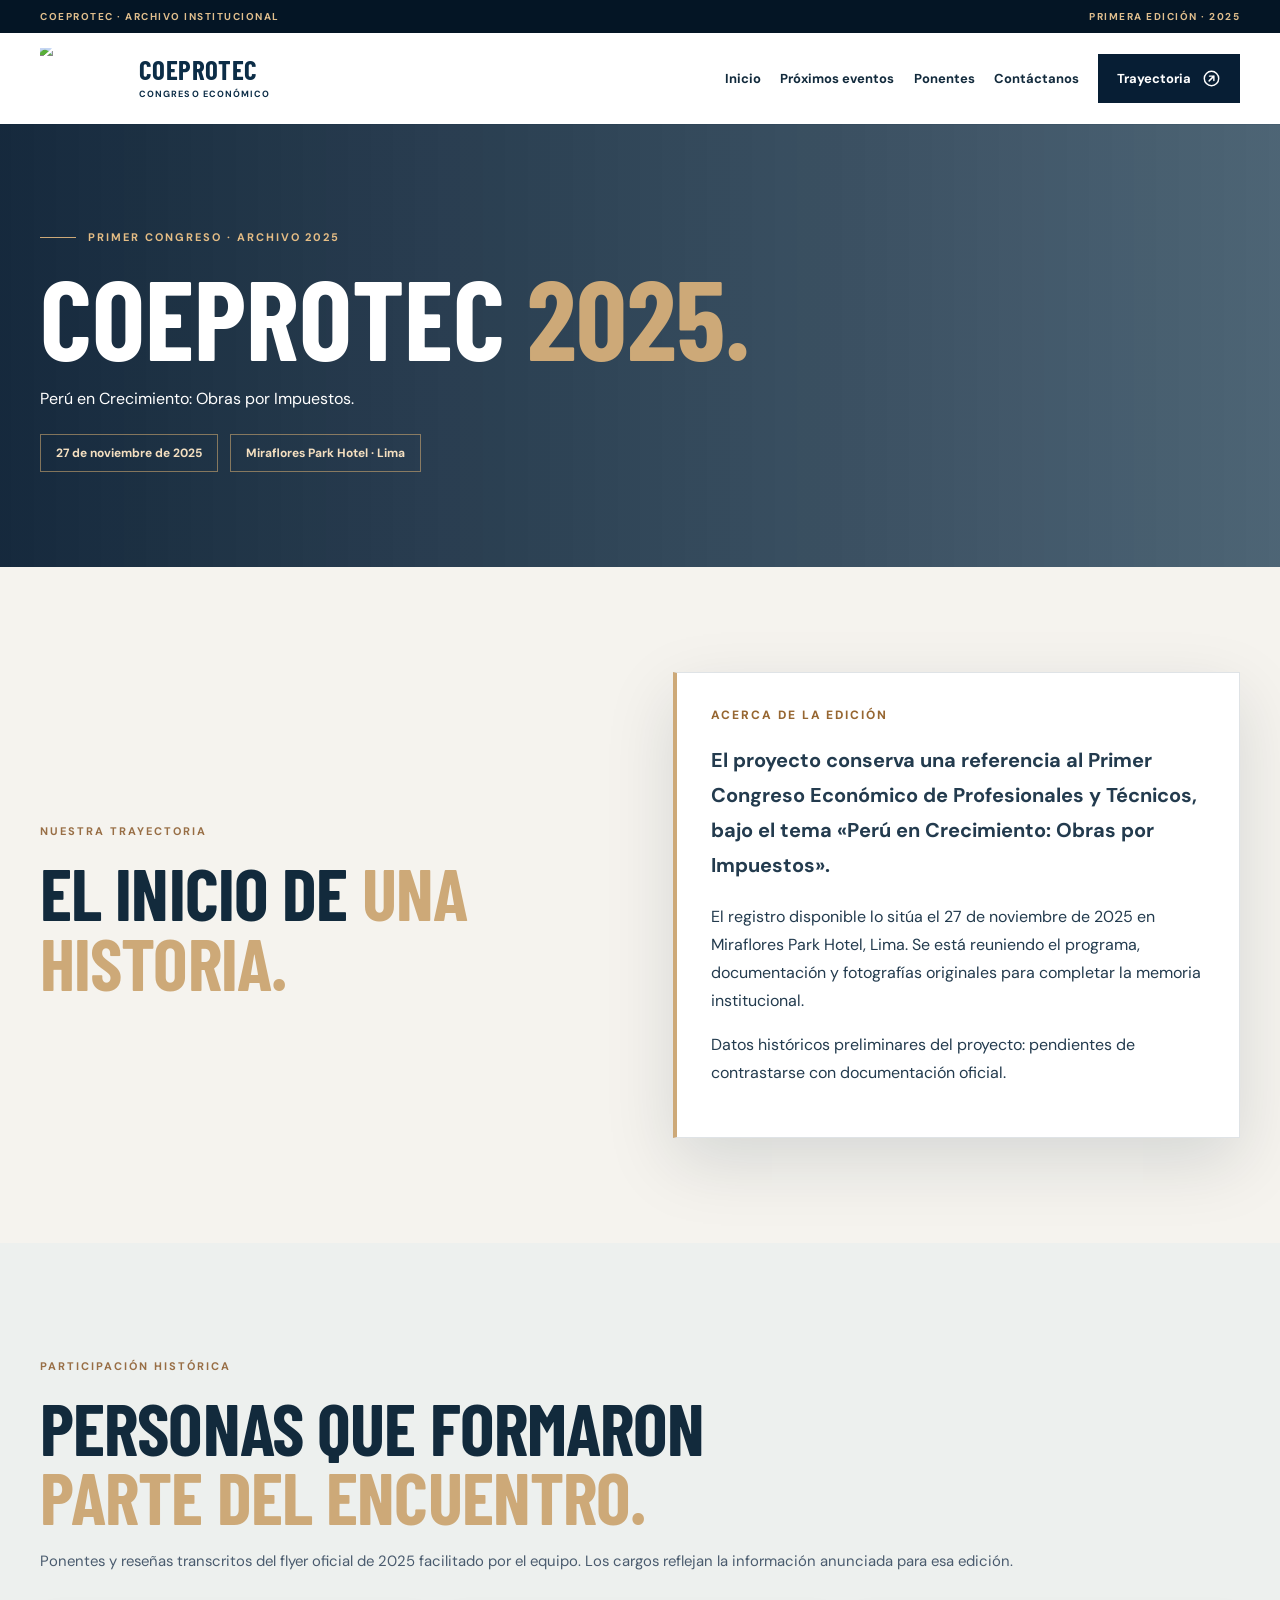
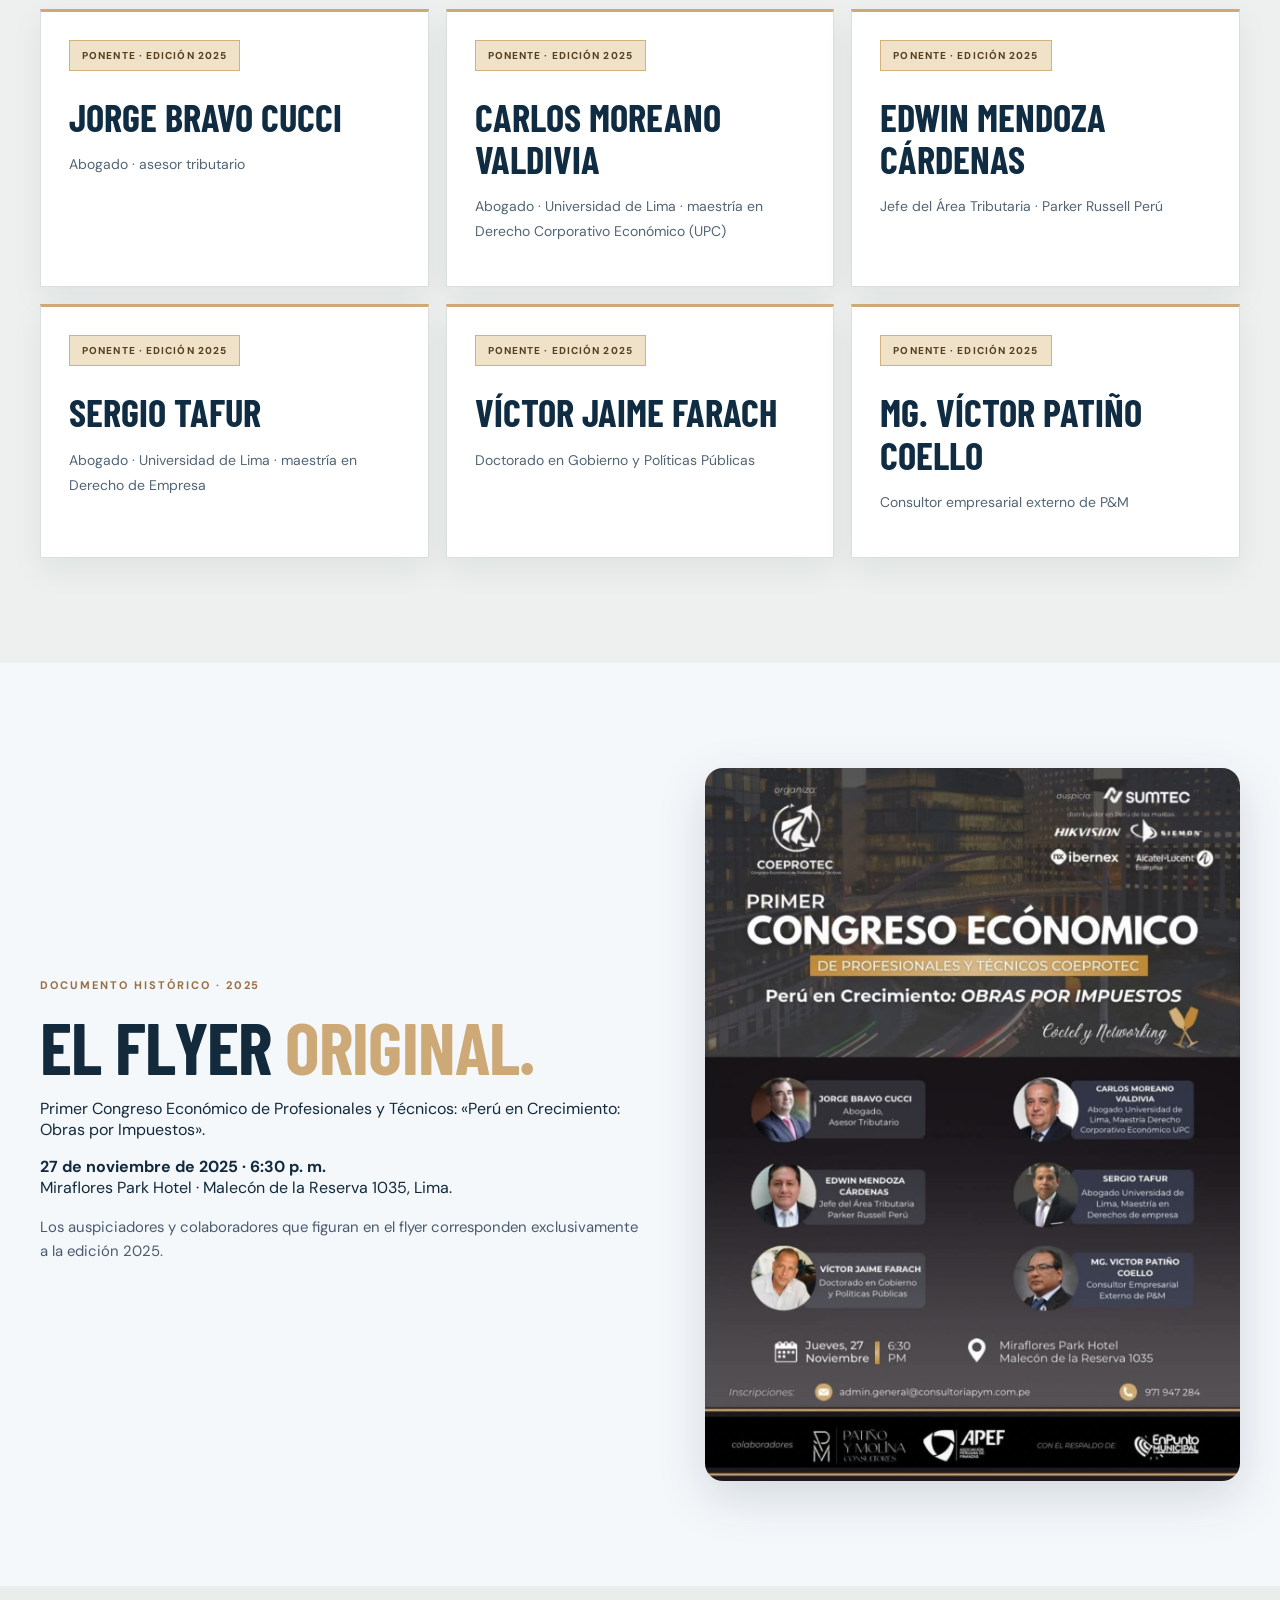
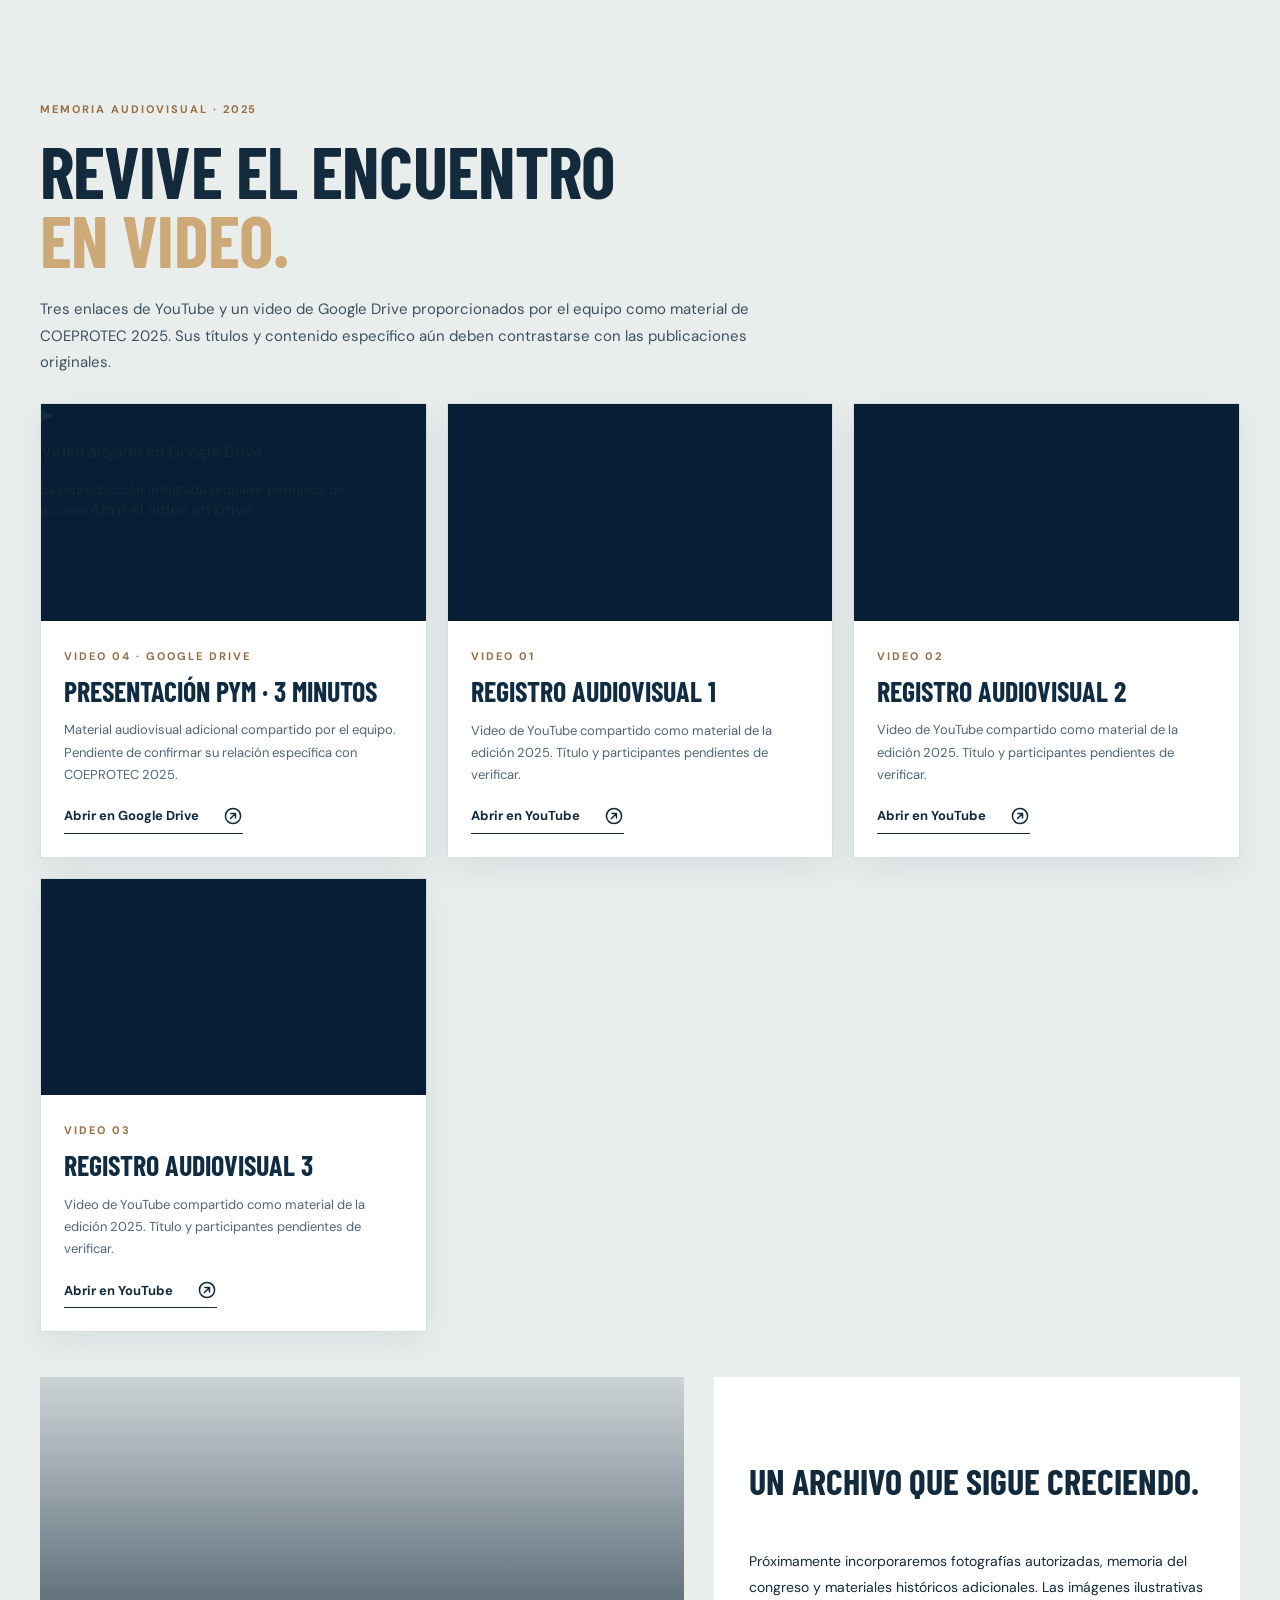
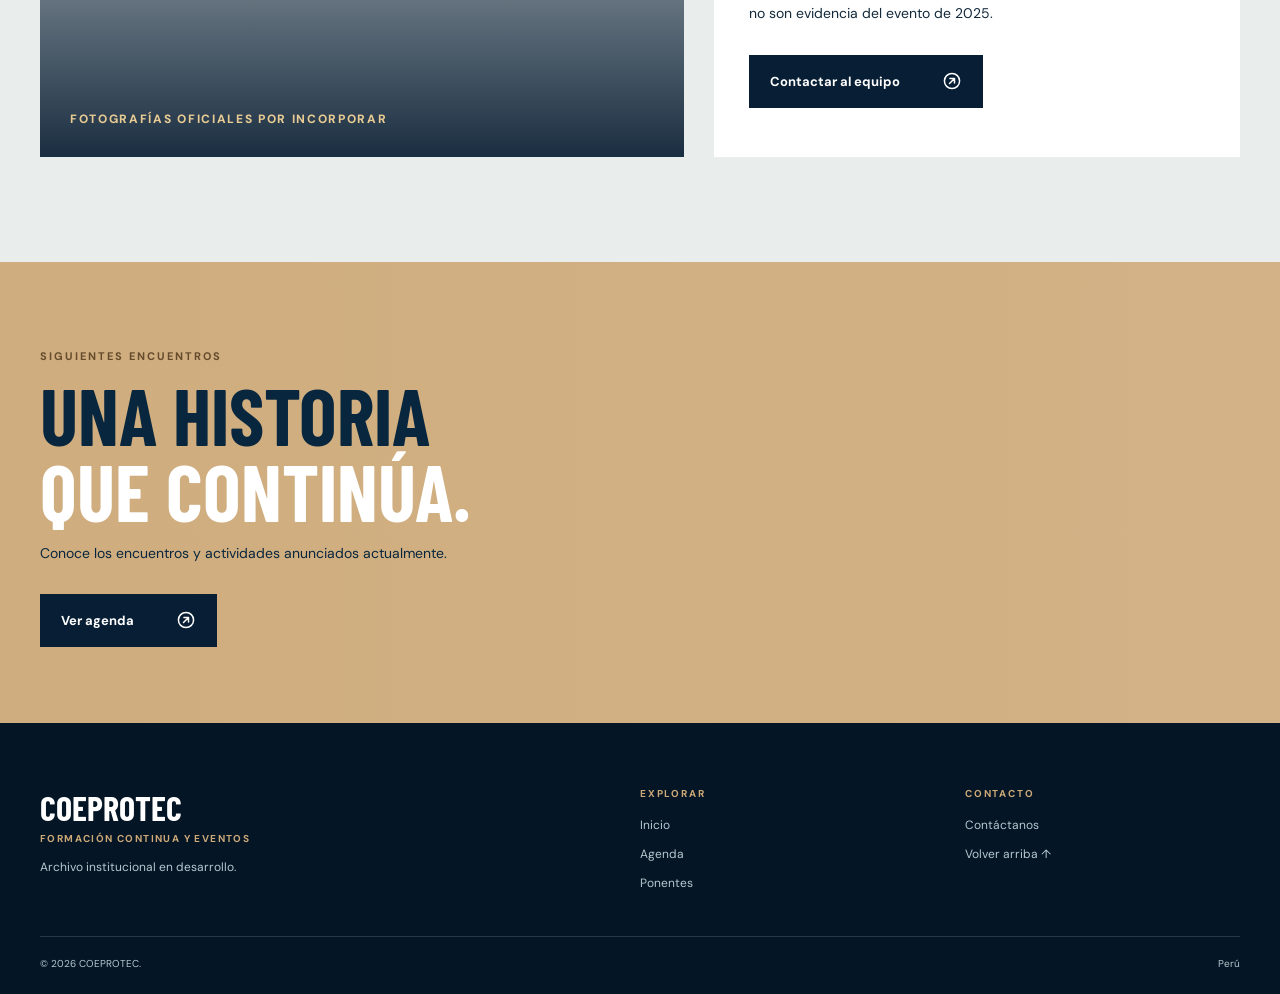
==== coeprotec-2025.html @ 698d37d2 "fix(archive): evitar iframe Drive bloqueado y mostrar enlace accesible" ====
<!doctype html><html lang="es"><head><meta charset="utf-8"><meta name="viewport" content="width=device-width,initial-scale=1"><meta name="robots" content="index,follow"><meta name="theme-color" content="#071e34"><title>COEPROTEC 2025 | Primera edición | COEPROTEC</title><meta name="description" content="Archivo histórico de la primera edición COEPROTEC 2025: Perú en Crecimiento, Obras por Impuestos."><link rel="preconnect" href="https://fonts.googleapis.com"><link rel="preconnect" href="https://fonts.gstatic.com" crossorigin><link href="https://fonts.googleapis.com/css2?family=Barlow+Condensed:wght@500;600;700;800&family=DM+Sans:wght@400;500;600;700&display=swap" rel="stylesheet"><link rel="stylesheet" href="css/event.css"><script src="js/event.js" defer></script><script src="js/redes-oficiales.js?v=20261027" defer></script><link rel="canonical" href="https://www.coeprotec.com/coeprotec-2025.html"><meta property="og:url" content="https://www.coeprotec.com/coeprotec-2025.html"></head><body>
<a class="skip-link" href="#contenido">Saltar al contenido</a><div class="announcement"><div class="container"><span>COEPROTEC · ARCHIVO INSTITUCIONAL</span><span>PRIMERA EDICIÓN · 2025</span></div></div>
<header class="site-header" id="inicio"><div class="container nav-shell"><a class="brand" href="index.html"><span class="brand-symbol" aria-hidden="true"><img src="img/coeprotec-logo-enhanced.png" alt="" width="150" height="67"></span><span>COEPROTEC<small>CONGRESO ECONÓMICO</small></span></a><button class="menu-button" id="menu-button" type="button" onclick="toggleMenu()" aria-expanded="false" aria-controls="main-nav" aria-label="Abrir menú"><span></span><span></span><span></span></button><nav class="main-nav" id="main-nav" aria-label="Navegación principal"><a href="index.html">Inicio</a><a href="inscripciones.html">Próximos eventos</a><a href="ponentes.html">Ponentes</a><a href="contacto.html">Contáctanos</a><a class="nav-cta" href="inscripciones.html#trayectoria">Trayectoria <svg class="link-icon" viewBox="0 0 24 24" width="20" height="20" fill="none" stroke="currentColor" stroke-width="1.8" stroke-linecap="round" stroke-linejoin="round" aria-hidden="true" focusable="false"><circle cx="12" cy="12" r="9.1"/><path d="M9 15 15 9M9.5 9H15v5.5"/></svg></a></nav></div></header>
<main id="contenido"><section class="speakers-hero historic-hero"><div class="container"><p class="eyebrow"><span class="eyebrow-line"></span> PRIMER CONGRESO · ARCHIVO 2025</p><h1>COEPROTEC <em>2025.</em></h1><p>Perú en Crecimiento: Obras por Impuestos.</p><div class="historic-facts"><span>27 de noviembre de 2025</span><span>Miraflores Park Hotel · Lima</span></div></div></section>
<section class="section"><div class="container historic-intro"><div><p class="section-index">NUESTRA TRAYECTORIA</p><h2 class="section-title">El inicio de <em>una historia.</em></h2></div><div class="reading-card"><span class="reading-card-label">ACERCA DE LA EDICIÓN</span><p class="reading-lead">El proyecto conserva una referencia al Primer Congreso Económico de Profesionales y Técnicos, bajo el tema «Perú en Crecimiento: Obras por Impuestos».</p><p>El registro disponible lo sitúa el 27 de noviembre de 2025 en Miraflores Park Hotel, Lima. Se está reuniendo el programa, documentación y fotografías originales para completar la memoria institucional.</p><p class="heritage-note">Datos históricos preliminares del proyecto: pendientes de contrastarse con documentación oficial.</p></div></div></section>
<section class="section services-section"><div class="container"><p class="section-index">PARTICIPACIÓN HISTÓRICA</p><h2 class="section-title">Personas que formaron<br><em>parte del encuentro.</em></h2><p class="archive-source-note">Ponentes y reseñas transcritos del flyer oficial de 2025 facilitado por el equipo. Los cargos reflejan la información anunciada para esa edición.</p><div class="historic-speakers"><article class="historic-speaker"><span class="event-type">PONENTE · EDICIÓN 2025</span><h3>Jorge Bravo Cucci</h3><p>Abogado · asesor tributario</p></article><article class="historic-speaker"><span class="event-type">PONENTE · EDICIÓN 2025</span><h3>Carlos Moreano Valdivia</h3><p>Abogado · Universidad de Lima · maestría en Derecho Corporativo Económico (UPC)</p></article><article class="historic-speaker"><span class="event-type">PONENTE · EDICIÓN 2025</span><h3>Edwin Mendoza Cárdenas</h3><p>Jefe del Área Tributaria · Parker Russell Perú</p></article><article class="historic-speaker"><span class="event-type">PONENTE · EDICIÓN 2025</span><h3>Sergio Tafur</h3><p>Abogado · Universidad de Lima · maestría en Derecho de Empresa</p></article><article class="historic-speaker"><span class="event-type">PONENTE · EDICIÓN 2025</span><h3>Víctor Jaime Farach</h3><p>Doctorado en Gobierno y Políticas Públicas</p></article><article class="historic-speaker"><span class="event-type">PONENTE · EDICIÓN 2025</span><h3>Mg. Víctor Patiño Coello</h3><p>Consultor empresarial externo de P&M</p></article></div></div></section>
<section class="section archive-flyer" aria-labelledby="archivo-flyer-title"><div class="container archive-flyer-layout"><div><p class="section-index">DOCUMENTO HISTÓRICO · 2025</p><h2 class="section-title" id="archivo-flyer-title">El flyer <em>original.</em></h2><p>Primer Congreso Económico de Profesionales y Técnicos: «Perú en Crecimiento: Obras por Impuestos».</p><p><strong>27 de noviembre de 2025 · 6:30 p. m.</strong><br>Miraflores Park Hotel · Malecón de la Reserva 1035, Lima.</p><p class="archive-source-note">Los auspiciadores y colaboradores que figuran en el flyer corresponden exclusivamente a la edición 2025.</p></div><a href="img/eventos/coeprotec-flyer-2025.jpg" target="_blank" rel="noopener noreferrer" aria-label="Abrir flyer oficial del Congreso 2025"><img src="img/eventos/coeprotec-flyer-2025.jpg" alt="Flyer oficial del Primer Congreso Económico COEPROTEC 2025, con temática Obras por Impuestos, seis ponentes, fecha y sede" loading="lazy" width="1080" height="1920"></a></div></section>
<section class="section historic-media" id="videos"><div class="container"><p class="section-index">MEMORIA AUDIOVISUAL · 2025</p><h2 class="section-title">Revive el encuentro<br><em>en video.</em></h2><p class="archive-video-intro">Tres enlaces de YouTube y un video de Google Drive proporcionados por el equipo como material de COEPROTEC 2025. Sus títulos y contenido específico aún deben contrastarse con las publicaciones originales.</p><div class="archive-video-grid"><article class="archive-video"><div class="archive-video-frame"><div class="archive-video-unavailable"><span aria-hidden="true">▶</span><p>Video alojado en Google Drive</p><small>La reproducción integrada requiere permisos de acceso.</small><a href="https://drive.google.com/file/d/1zNHoP3Q7P2MMRhAaS3YNkykcE7WrhYBE/view?usp=sharing" target="_blank" rel="noopener noreferrer">Abrir el video en Drive</a></div></div><div class="archive-video-content"><span class="section-index">VIDEO 04 · GOOGLE DRIVE</span><h3>Presentación PyM · 3 minutos</h3><p>Material audiovisual adicional compartido por el equipo. Pendiente de confirmar su relación específica con COEPROTEC 2025.</p><a href="https://drive.google.com/file/d/1zNHoP3Q7P2MMRhAaS3YNkykcE7WrhYBE/view?usp=sharing" target="_blank" rel="noopener noreferrer" class="text-link">Abrir en Google Drive <svg class="link-icon" viewBox="0 0 24 24" width="20" height="20" fill="none" stroke="currentColor" stroke-width="1.8" stroke-linecap="round" stroke-linejoin="round" aria-hidden="true" focusable="false"><circle cx="12" cy="12" r="9.1"/><path d="M9 15 15 9M9.5 9H15v5.5"/></svg></a></div></article><article class="archive-video"><div class="archive-video-frame"><iframe src="https://www.youtube-nocookie.com/embed/GSlIjaFkXwM" title="Video 1 del archivo audiovisual COEPROTEC 2025" loading="lazy" referrerpolicy="strict-origin-when-cross-origin" allow="accelerometer; autoplay; clipboard-write; encrypted-media; gyroscope; picture-in-picture; web-share" allowfullscreen></iframe></div><div class="archive-video-content"><span class="section-index">VIDEO 01</span><h3>Registro audiovisual 1</h3><p>Video de YouTube compartido como material de la edición 2025. Título y participantes pendientes de verificar.</p><a href="https://www.youtube.com/watch?v=GSlIjaFkXwM" target="_blank" rel="noopener noreferrer" class="text-link">Abrir en YouTube <svg class="link-icon" viewBox="0 0 24 24" width="20" height="20" fill="none" stroke="currentColor" stroke-width="1.8" stroke-linecap="round" stroke-linejoin="round" aria-hidden="true" focusable="false"><circle cx="12" cy="12" r="9.1"/><path d="M9 15 15 9M9.5 9H15v5.5"/></svg></a></div></article><article class="archive-video"><div class="archive-video-frame"><iframe src="https://www.youtube-nocookie.com/embed/y91wVuqu7uc" title="Video 2 del archivo audiovisual COEPROTEC 2025" loading="lazy" referrerpolicy="strict-origin-when-cross-origin" allow="accelerometer; autoplay; clipboard-write; encrypted-media; gyroscope; picture-in-picture; web-share" allowfullscreen></iframe></div><div class="archive-video-content"><span class="section-index">VIDEO 02</span><h3>Registro audiovisual 2</h3><p>Video de YouTube compartido como material de la edición 2025. Título y participantes pendientes de verificar.</p><a href="https://www.youtube.com/watch?v=y91wVuqu7uc" target="_blank" rel="noopener noreferrer" class="text-link">Abrir en YouTube <svg class="link-icon" viewBox="0 0 24 24" width="20" height="20" fill="none" stroke="currentColor" stroke-width="1.8" stroke-linecap="round" stroke-linejoin="round" aria-hidden="true" focusable="false"><circle cx="12" cy="12" r="9.1"/><path d="M9 15 15 9M9.5 9H15v5.5"/></svg></a></div></article><article class="archive-video"><div class="archive-video-frame"><iframe src="https://www.youtube-nocookie.com/embed/5ArwoqUiJdM?start=1512" title="Video 3 del archivo audiovisual COEPROTEC 2025" loading="lazy" referrerpolicy="strict-origin-when-cross-origin" allow="accelerometer; autoplay; clipboard-write; encrypted-media; gyroscope; picture-in-picture; web-share" allowfullscreen></iframe></div><div class="archive-video-content"><span class="section-index">VIDEO 03</span><h3>Registro audiovisual 3</h3><p>Video de YouTube compartido como material de la edición 2025. Título y participantes pendientes de verificar.</p><a href="https://www.youtube.com/watch?v=5ArwoqUiJdM&t=1512s" target="_blank" rel="noopener noreferrer" class="text-link">Abrir en YouTube <svg class="link-icon" viewBox="0 0 24 24" width="20" height="20" fill="none" stroke="currentColor" stroke-width="1.8" stroke-linecap="round" stroke-linejoin="round" aria-hidden="true" focusable="false"><circle cx="12" cy="12" r="9.1"/><path d="M9 15 15 9M9.5 9H15v5.5"/></svg></a></div></article></div><div class="historic-media-grid archive-photo-placeholder"><div class="historic-media-cover" role="img" aria-label="Fotografía referencial de un congreso; no corresponde a la edición 2025"><span>FOTOGRAFÍAS OFICIALES POR INCORPORAR</span></div><div class="historic-media-message"><h3>Un archivo que sigue creciendo.</h3><p>Próximamente incorporaremos fotografías autorizadas, memoria del congreso y materiales históricos adicionales. Las imágenes ilustrativas no son evidencia del evento de 2025.</p><a class="button button-dark" href="contacto.html">Contactar al equipo <svg class="link-icon" viewBox="0 0 24 24" width="20" height="20" fill="none" stroke="currentColor" stroke-width="1.8" stroke-linecap="round" stroke-linejoin="round" aria-hidden="true" focusable="false"><circle cx="12" cy="12" r="9.1"/><path d="M9 15 15 9M9.5 9H15v5.5"/></svg></a></div></div></div></section>
<section class="closing-section"><div class="container closing-grid"><div><p class="section-index">SIGUIENTES ENCUENTROS</p><h2>Una historia<br><em>que continúa.</em></h2><p>Conoce los encuentros y actividades anunciados actualmente.</p><a class="button button-dark" href="inscripciones.html">Ver agenda <svg class="link-icon" viewBox="0 0 24 24" width="20" height="20" fill="none" stroke="currentColor" stroke-width="1.8" stroke-linecap="round" stroke-linejoin="round" aria-hidden="true" focusable="false"><circle cx="12" cy="12" r="9.1"/><path d="M9 15 15 9M9.5 9H15v5.5"/></svg></a></div></div></section></main><footer class="footer"><div class="container footer-grid"><div><span class="footer-brand">COEPROTEC<small>FORMACIÓN CONTINUA Y EVENTOS</small></span><p>Archivo institucional en desarrollo.</p></div><div><span>EXPLORAR</span><a href="index.html">Inicio</a><a href="inscripciones.html">Agenda</a><a href="ponentes.html">Ponentes</a></div><div><span>CONTACTO</span><a href="contacto.html">Contáctanos</a><a href="#inicio">Volver arriba ↑</a></div></div><div class="container footer-bottom"><span>© 2026 COEPROTEC.</span><span>Perú</span></div></footer></body></html>
---- css/event.css ----
:root{--navy:#071e34;--deep:#041525;--blue:#12334c;--teal:#5caaa0;--gold:#cda978;--paper:#f5f3ee;--white:#fff;--ink:#122a3c;--muted:#526575;--line:#d8dcd9;--display:'Barlow Condensed',Impact,sans-serif;--body:'DM Sans',Arial,sans-serif;scrollbar-color:#9aafba #edf0ef;scrollbar-width:thin}
*{box-sizing:border-box}html{scroll-behavior:smooth;scroll-padding-top:90px}body{margin:0;background:var(--paper);color:var(--ink);font-family:var(--body)}a{color:inherit;text-decoration:none}button{font:inherit;cursor:pointer}img{max-width:100%;display:block}.container{width:min(100% - 48px,1200px);margin-inline:auto}.skip-link{position:fixed;left:16px;top:-80px;padding:12px;background:#fff;z-index:100}.skip-link:focus{top:12px}:focus-visible{outline:3px solid #138e9b;outline-offset:4px}::selection{background:var(--teal);color:#071e34}
.announcement{background:var(--deep);color:#e0be8d;font-size:10px;font-weight:700;letter-spacing:.15em}.announcement .container{display:flex;justify-content:space-between;gap:16px;padding-block:10px}.site-header{position:sticky;top:0;z-index:20;background:#fff;box-shadow:0 1px 0 #09253c18}.nav-shell{display:flex;align-items:center;gap:30px;min-height:80px}.brand{display:flex;align-items:center;gap:8px;min-width:205px;color:#0c2d47;font:700 25px/.9 var(--display);letter-spacing:.015em}.brand img{width:56px;height:57px;object-fit:cover;object-position:top;clip-path:inset(0 0 27% 0)}.brand small{display:block;font:700 9px var(--body);letter-spacing:.12em;margin-top:7px}.main-nav{display:flex;align-items:center;gap:27px;margin-left:auto;font-size:13px;font-weight:700}.main-nav a:not(.nav-cta):hover,.main-nav [aria-current=page]{color:#956d42}.nav-cta{background:var(--navy);color:#fff;padding:15px 19px}.nav-cta span{color:var(--gold);margin-left:14px}.nav-cta:hover,.button-dark:hover{background:#20435b}.menu-button{display:none}
.hero{background:radial-gradient(circle at 74% 48%,#173e53 0,#0d2b42 31%,#071e34 65%,#041525 100%);color:#fff;position:relative;overflow:hidden}.hero-grid{position:absolute;inset:0;background-image:linear-gradient(#fff1 1px,transparent 1px),linear-gradient(90deg,#fff1 1px,transparent 1px);background-size:90px 90px;mask-image:linear-gradient(90deg,transparent,#000);opacity:.45}.hero-inner{position:relative;min-height:640px;display:grid;grid-template-columns:minmax(0,1fr) 340px;gap:35px;align-items:center;padding-block:85px}.eyebrow,.section-index{font-size:11px;font-weight:700;letter-spacing:.18em;color:#986e45;text-transform:uppercase}.eyebrow{display:flex;align-items:center;gap:12px;color:#e5bd85}.eyebrow-line{width:36px;height:1px;background:var(--gold)}.hero h1{font:700 clamp(72px,8vw,118px)/.86 var(--display);text-transform:uppercase;letter-spacing:-.012em;margin:32px 0 27px;max-width:790px}.hero h1 em,.section-title em,.closing-section h2 em,.agenda-hero h1 em{font-style:normal;color:var(--gold)}.hero-intro{font-size:16px;line-height:1.8;max-width:550px;color:#d0dce2;margin:0}.hero-actions{display:flex;align-items:center;gap:26px;flex-wrap:wrap;margin-top:34px}.button{display:inline-flex;align-items:center;justify-content:space-between;gap:34px;min-height:53px;padding:15px 21px;font-size:13px;font-weight:700;transition:transform .2s,background .2s}.button:hover{transform:translateY(-2px)}.button-gold{background:var(--gold);color:#071e34}.button-gold:hover{background:#e0c293}.button-dark{background:var(--navy);color:#fff}.text-link{display:inline-flex;align-items:center;gap:16px;border-bottom:1px solid currentColor;padding:7px 0;font-size:13px;font-weight:700}.text-link:hover{color:#9b7143}.text-link.light{color:#fff}.text-link.light:hover{color:#e6c495}.hero-art{position:relative;width:330px;height:370px;border:1px solid #d9be8e48;display:grid;place-items:center;overflow:hidden;background:#ffffff08}.hero-art:before{content:'';position:absolute;inset:26px;border:1px solid #d9be8e2d}.orbit{position:absolute;border:1px solid #d9be8e75;border-radius:50%;width:270px;height:270px}.orbit-one{transform:translate(50px,50px)}.orbit-two{transform:translate(-72px,-68px);width:330px;height:330px;border-color:#6bada088}.art-arrow{position:relative;font:500 270px/.8 var(--display);color:#deb981;transform:rotate(-7deg);text-shadow:20px 19px 0 #5caaa06b}.hero-art span{position:absolute;bottom:25px;left:27px;color:#c2d1d8;font-size:10px;line-height:1.65;font-weight:700;letter-spacing:.16em}.hero-bottom{position:relative;display:flex;justify-content:space-between;gap:18px;padding-block:17px;border-top:1px solid #ffffff2a;color:#b5c6ce;font-size:10px;font-weight:700;letter-spacing:.12em}
.section{padding:105px 0}.section-title{font:700 clamp(48px,5.7vw,76px)/.95 var(--display);text-transform:uppercase;letter-spacing:-.012em;margin:20px 0 0}.intro-grid,.collaboration-grid{display:grid;grid-template-columns:1.15fr .85fr;gap:90px;align-items:center}.intro-text p,.collaboration-grid p:not(.section-index){font-size:15px;line-height:1.85;color:var(--muted);margin:0 0 17px}.services-section{background:#e8ebe8}.section-head{display:flex;justify-content:space-between;align-items:end;gap:40px;margin-bottom:40px}.section-head>p{max-width:295px;color:var(--muted);font-size:14px;line-height:1.7;margin:0}.service-grid{display:grid;grid-template-columns:repeat(4,1fr);gap:1px;background:#cfd7d7;border:1px solid #cfd7d7}.service-card{background:#fff;padding:28px 24px 31px;min-height:325px;display:flex;flex-direction:column}.service-mark{font:700 37px var(--display);color:#4e9b97}.service-card h3{font:700 30px/1.03 var(--display);text-transform:uppercase;margin:auto 0 17px;max-width:215px}.service-card p{font-size:12px;line-height:1.7;color:var(--muted);margin:0}.agenda-preview{background:#fff}.agenda-grid{display:grid;grid-template-columns:1fr 1fr;gap:70px;align-items:center}.agenda-intro{font-size:15px;line-height:1.8;color:var(--muted);max-width:480px;margin:26px 0 28px}.agenda-panel{background:var(--navy);color:#fff;min-height:460px;padding:31px;display:flex;flex-direction:column;position:relative;overflow:hidden}.agenda-panel:before{content:'';position:absolute;right:-70px;top:28px;border:1px solid #d7b47b37;width:260px;height:260px;border-radius:50%}.agenda-panel-label,.agenda-panel-foot{font-size:10px;letter-spacing:.18em;font-weight:700;color:#d4b589}.agenda-line{height:1px;background:#ffffff43;margin-top:24px}.agenda-empty{position:relative;margin:auto 0}.agenda-empty-icon{font:500 96px/.8 var(--display);color:#72b3a8}.agenda-empty h3{font:700 55px/1 var(--display);text-transform:uppercase;margin:17px 0 10px}.agenda-empty p{font-size:13px;line-height:1.7;color:#b8cbd3;max-width:345px}.agenda-panel-foot{border-top:1px solid #ffffff43;padding-top:20px;display:flex;justify-content:space-between;gap:10px}.collaboration-section{background:var(--paper)}.collaboration-grid{align-items:end}.collaboration-grid .text-link{margin-top:12px}.closing-section{background:var(--gold);color:#08263d;padding:76px 0}.closing-grid{display:flex;justify-content:space-between;align-items:center;gap:45px}.closing-section .section-index{color:#654b2c}.closing-section h2{font:700 clamp(55px,6.2vw,84px)/.95 var(--display);text-transform:uppercase;margin:14px 0}.closing-section h2 em{color:#fff}.closing-section p:not(.section-index){font-size:14px;line-height:1.7;max-width:510px}.closing-section .button{margin-top:14px}.footer{background:var(--deep);color:#b8c8d0;padding:64px 0 24px}.footer-grid{display:grid;grid-template-columns:2fr 1fr 1fr;gap:50px}.footer-brand{font:700 34px var(--display);color:#fff}.footer-brand small{display:block;color:var(--gold);font:700 10px var(--body);letter-spacing:.14em;margin-top:4px}.footer p{font-size:12px;line-height:1.7;max-width:330px}.footer-grid>div:not(:first-child){display:flex;flex-direction:column;gap:13px;font-size:12px}.footer-grid>div:not(:first-child)>span{font-size:10px;letter-spacing:.18em;color:var(--gold);font-weight:700;margin-bottom:4px}.footer a:hover{color:#fff}.footer-bottom{border-top:1px solid #ffffff26;margin-top:45px;padding-top:20px;display:flex;justify-content:space-between;gap:20px;font-size:10px}
.agenda-hero{background:linear-gradient(115deg,#061b2f,#173b50);color:#fff;padding:100px 0 88px;position:relative;overflow:hidden}.agenda-hero:after{content:'↗';position:absolute;right:5%;top:-100px;color:#ffffff0c;font:600 500px var(--display);pointer-events:none}.agenda-hero .container{position:relative;z-index:1}.agenda-hero h1{font:700 clamp(76px,10vw,132px)/.88 var(--display);text-transform:uppercase;margin:30px 0 20px}.agenda-hero p:last-child{font-size:16px;line-height:1.8;color:#c9d7dd;max-width:575px}.events-section{background:#fff}.gold-dot{color:var(--gold)}.events-list{border-top:1px solid var(--line)}.events-empty{display:grid;grid-template-columns:160px 1fr;gap:40px;padding:70px 35px;background:#f1f4f2;border-bottom:1px solid var(--line)}.events-empty-symbol{font:500 155px/.85 var(--display);color:#4b9a96}.empty-kicker{font-size:10px;letter-spacing:.17em;font-weight:700;color:#9c754a}.events-empty h3{font:700 clamp(37px,4vw,55px)/1 var(--display);text-transform:uppercase;margin:15px 0}.events-empty p{max-width:575px;font-size:14px;line-height:1.75;color:var(--muted);margin-bottom:22px}.event-card{display:grid;grid-template-columns:130px 1fr;gap:30px;padding:28px 0;border-bottom:1px solid var(--line)}.event-date{background:var(--navy);color:#fff;display:flex;flex-direction:column;align-items:center;justify-content:center;min-height:135px}.event-date strong{font:700 70px/.9 var(--display)}.event-date span{font-size:10px;color:var(--gold);font-weight:700;letter-spacing:.16em}.event-content h3{font:700 38px/1 var(--display);text-transform:uppercase;margin:8px 0}.event-content>p:not(.event-meta){font-size:14px;line-height:1.65;color:var(--muted);max-width:650px}.event-meta{font-size:11px;font-weight:700;letter-spacing:.08em;color:#927045;text-transform:uppercase}.event-status{display:inline-block;border:1px solid #bbc7c9;padding:10px 13px;font-size:12px;color:#526575}.agenda-explain{background:#e8ebe8}.explain-grid{display:grid;grid-template-columns:1fr 1fr;gap:70px}.explain-steps{border-top:1px solid #b8c3c4}.explain-steps>div{display:flex;gap:25px;border-bottom:1px solid #b8c3c4;padding:21px 0}.explain-steps span{font:700 30px var(--display);color:#4c9994}.explain-steps p{margin:0;color:var(--muted);font-size:13px;line-height:1.6}.explain-steps strong{display:block;color:var(--ink);font:700 23px var(--display);text-transform:uppercase;margin-bottom:4px}
@media(max-width:1000px){.main-nav{gap:14px}.service-grid{grid-template-columns:repeat(2,1fr)}.hero-inner{grid-template-columns:1fr 260px}.hero-art{width:260px;height:320px}.art-arrow{font-size:230px}.agenda-grid{gap:40px}}
@media(max-width:760px){.container{width:min(100% - 36px,1200px)}.announcement .container span:last-child{display:none}.nav-shell{min-height:70px}.brand{font-size:23px}.menu-button{display:flex;flex-direction:column;justify-content:center;gap:5px;width:42px;height:42px;border:0;background:none;margin-left:auto}.menu-button span{width:24px;height:2px;background:var(--navy)}.main-nav{display:none;position:absolute;top:70px;left:0;right:0;background:#fff;padding:16px 18px 23px;box-shadow:0 15px 25px #06182530;flex-direction:column;align-items:stretch;gap:0}.main-nav.is-open{display:flex}.main-nav>a{padding:13px 8px}.main-nav .nav-cta{margin-top:6px;padding:15px}.hero-inner{display:block;min-height:unset;padding-block:78px 42px}.hero h1{font-size:clamp(65px,12vw,91px)}.hero-art{display:none}.hero-bottom span:last-child{display:none}.section{padding:75px 0}.intro-grid,.agenda-grid,.collaboration-grid,.explain-grid{grid-template-columns:1fr;gap:32px}.section-head{display:block}.section-head>p{margin-top:17px}.agenda-panel{min-height:390px}.footer-grid{grid-template-columns:1fr 1fr}.footer-grid>div:first-child{grid-column:1/-1}.agenda-hero{padding:78px 0}.agenda-hero h1{font-size:clamp(66px,13vw,95px)}}
@media(max-width:480px){.brand img{width:48px;height:50px}.brand{font-size:21px;min-width:0}.brand small{font-size:8px}.hero h1{font-size:clamp(55px,14vw,72px)}.hero-actions{align-items:flex-start;flex-direction:column;gap:15px}.hero-intro{font-size:14px}.section-title{font-size:49px}.service-grid{grid-template-columns:1fr}.service-card{min-height:240px}.service-card h3{margin-top:27px}.agenda-panel{padding:23px}.agenda-empty h3{font-size:48px}.closing-section h2{font-size:57px}.footer-grid{gap:30px}.events-empty{display:block;padding:35px 24px}.events-empty-symbol{font-size:80px;margin-bottom:20px}.event-card{grid-template-columns:90px 1fr;gap:17px}.event-date{min-height:110px}.event-date strong{font-size:53px}.event-content h3{font-size:31px}.agenda-hero h1{font-size:60px}}
@media(prefers-reduced-motion:reduce){html{scroll-behavior:auto}*,*:before,*:after{animation-duration:.01ms!important;transition-duration:.01ms!important}}@media(forced-colors:active){:root{scrollbar-color:auto}}
.agenda-next-date{font-size:11px;font-weight:700;letter-spacing:.13em;text-transform:uppercase;color:#d4b589}


/* Mejora visual para revisión de gerencia · fotografía editorial y contraste */
.hero{background:linear-gradient(90deg,rgba(4,17,32,.96) 0%,rgba(5,22,41,.88) 47%,rgba(6,27,49,.56) 100%),url("https://images.unsplash.com/photo-1540575467063-178a50c2df87?auto=format&fit=crop&w=2000&q=85") center 48%/cover no-repeat;background-color:#071e34}
.hero-grid{opacity:.17}
.hero-art{background:linear-gradient(155deg,rgba(4,21,37,.30),rgba(4,21,37,.77));backdrop-filter:blur(2px)}
.intro-section{position:relative;overflow:hidden}
.intro-section:after{content:"";position:absolute;right:0;bottom:0;width:min(32vw,380px);height:100%;pointer-events:none;background:linear-gradient(90deg,var(--paper),rgba(245,243,238,.25)),url("https://images.unsplash.com/photo-1511578314322-379afb476865?auto=format&fit=crop&w=850&q=80") center/cover;opacity:.13}
.intro-section .container{position:relative;z-index:1}
.services-section{background:#edf0ee}
.service-card{position:relative;overflow:hidden;isolation:isolate;transition:transform .25s,box-shadow .25s}
.service-card:hover{transform:translateY(-4px);box-shadow:0 20px 35px #091e3425;z-index:2}
.service-card:before{content:"";position:absolute;inset:0 0 auto;height:112px;z-index:-1;opacity:.17;background-position:center;background-size:cover}
.service-card:nth-child(1):before{background-image:url("https://images.unsplash.com/photo-1511578314322-379afb476865?auto=format&fit=crop&w=750&q=75")}
.service-card:nth-child(2):before{background-image:url("https://images.unsplash.com/photo-1475721027785-f74eccf877e2?auto=format&fit=crop&w=750&q=75")}
.service-card:nth-child(3):before{background-image:url("https://images.unsplash.com/photo-1517048676732-d65bc937f952?auto=format&fit=crop&w=750&q=75")}
.service-card:nth-child(4):before{background-image:url("https://images.unsplash.com/photo-1524178232363-1fb2b075b655?auto=format&fit=crop&w=750&q=75")}
.service-card h3{position:relative}
.collaboration-section{position:relative;isolation:isolate;background:linear-gradient(90deg,rgba(245,243,238,.98) 0%,rgba(245,243,238,.96) 52%,rgba(245,243,238,.76) 100%),url("https://images.unsplash.com/photo-1517048676732-d65bc937f952?auto=format&fit=crop&w=1600&q=80") center/cover}
.closing-section{background:linear-gradient(90deg,rgba(205,169,120,.95),rgba(205,169,120,.88)),url("https://images.unsplash.com/photo-1475721027785-f74eccf877e2?auto=format&fit=crop&w=1500&q=80") center/cover}
@media(max-width:760px){.hero{background-position:60% center}.intro-section:after{display:none}.service-card:before{height:90px}.closing-section{background-position:center}}

/* Agenda, contacto y especialistas: composiciones editoriales */
.agenda-preview{background:linear-gradient(90deg,rgba(255,255,255,.98) 0%,rgba(255,255,255,.94) 45%,rgba(255,255,255,.72) 100%),url("https://images.unsplash.com/photo-1475721027785-f74eccf877e2?auto=format&fit=crop&w=1500&q=82") center/cover}
.agenda-panel{background:linear-gradient(rgba(6,24,43,.88),rgba(6,24,43,.93)),url("https://images.unsplash.com/photo-1540575467063-178a50c2df87?auto=format&fit=crop&w=1000&q=80") center/cover}
.agenda-hero{background:linear-gradient(90deg,rgba(4,20,36,.96),rgba(9,31,52,.68)),url("https://images.unsplash.com/photo-1475721027785-f74eccf877e2?auto=format&fit=crop&w=1800&q=85") center/cover}
.events-empty{background:linear-gradient(90deg,rgba(241,244,242,.98),rgba(241,244,242,.84)),url("https://images.unsplash.com/photo-1511578314322-379afb476865?auto=format&fit=crop&w=1200&q=80") center/cover}
.contact-hero,.speakers-hero{padding:95px 0;background:linear-gradient(90deg,rgba(4,20,36,.96),rgba(7,26,48,.72)),url("https://images.unsplash.com/photo-1517048676732-d65bc937f952?auto=format&fit=crop&w=1800&q=85") center/cover;color:#fff}
.speakers-hero{background-image:linear-gradient(90deg,rgba(4,20,36,.96),rgba(7,26,48,.72)),url("https://images.unsplash.com/photo-1475721027785-f74eccf877e2?auto=format&fit=crop&w=1800&q=85")}
.contact-hero h1,.speakers-hero h1{font:700 clamp(65px,9vw,112px)/.93 var(--display);text-transform:uppercase;margin:20px 0}.contact-hero h1 em,.speakers-hero h1 em{font-style:normal;color:var(--gold)}
.contact-hero p:last-child,.speakers-hero p:last-child{max-width:680px;line-height:1.8;color:#e3e9ef}
.contact-page-grid{display:grid;grid-template-columns:1fr 1.25fr;gap:28px;align-items:start}
.contact-info-panel,.contact-message-panel,.speaker-showcase{background:#fff;border:1px solid #dce1e3;padding:38px;box-shadow:0 22px 50px #0d23310c}
.contact-info-panel h2,.contact-message-panel h2{font:700 45px/1 var(--display);text-transform:uppercase;margin:14px 0 22px}
.contact-info-panel p,.contact-message-panel p{line-height:1.8;color:#526575}
.contact-method-new{display:flex;align-items:center;gap:20px;padding:19px 0;border-bottom:1px solid #dce1e3}
.contact-method-new>span{width:48px;height:48px;display:grid;place-items:center;background:#081f35;color:var(--gold);font-size:22px;flex-shrink:0}
.contact-method-new small{display:block;color:#7a8994;text-transform:uppercase;letter-spacing:.12em;font-size:10px;margin-bottom:5px}
.contact-method-new strong{color:#10283a;overflow-wrap:anywhere}
.contact-message-panel label{font-size:12px;font-weight:700;display:block;margin:16px 0;color:#22384a}
.contact-message-panel input,.contact-message-panel textarea,.contact-message-panel select{display:block;width:100%;margin-top:7px;border:1px solid #c5ced2;padding:14px;font:inherit;background:#f9faf9;border-radius:3px;color:#10283a}
.contact-message-panel textarea{min-height:135px;resize:vertical}
.contact-message-panel .button{border:0;cursor:pointer}
.contact-note{font-size:12px}
.speaker-showcase{display:grid;grid-template-columns:1fr 1fr;gap:40px;align-items:center}
.speaker-image{min-height:330px;background:linear-gradient(rgba(6,27,46,.16),rgba(6,27,46,.33)),url("https://images.unsplash.com/photo-1475721027785-f74eccf877e2?auto=format&fit=crop&w=850&q=80") center/cover}
.speaker-showcase h2{font:700 55px/1 var(--display);text-transform:uppercase;margin:18px 0}
.speaker-showcase p{line-height:1.8;color:#526575}
.speaker-profile-cards{display:grid;grid-template-columns:repeat(3,1fr);gap:18px;margin-top:38px}
.speaker-profile-card{background:#fff;border:1px solid #dce1e3;overflow:hidden}
.speaker-profile-card .photo{height:185px;background-size:cover;background-position:center}
.speaker-profile-card:nth-child(1) .photo{background-image:url("https://images.unsplash.com/photo-1517048676732-d65bc937f952?auto=format&fit=crop&w=650&q=75")}
.speaker-profile-card:nth-child(2) .photo{background-image:url("https://images.unsplash.com/photo-1540575467063-178a50c2df87?auto=format&fit=crop&w=650&q=75")}
.speaker-profile-card:nth-child(3) .photo{background-image:url("https://images.unsplash.com/photo-1524178232363-1fb2b075b655?auto=format&fit=crop&w=650&q=75")}
.speaker-profile-card div:last-child{padding:22px}
.speaker-profile-card h3{font:700 28px/1.1 var(--display);text-transform:uppercase;margin:10px 0}
.speaker-profile-card p{line-height:1.65;color:#526575;font-size:13px}
@media(max-width:760px){.contact-page-grid,.speaker-showcase{grid-template-columns:1fr}.speaker-profile-cards{grid-template-columns:1fr}.contact-hero,.speakers-hero{padding:70px 0}.contact-info-panel,.contact-message-panel,.speaker-showcase{padding:24px}}


/* Ajustes de navegación y legibilidad con sección de ponentes */
@media(min-width:761px) and (max-width:1120px){.nav-shell{gap:14px}.main-nav{gap:12px;font-size:12px}.brand{min-width:175px;font-size:22px}.nav-cta{padding:13px}}
.speaker-showcase .button{margin-top:14px}.speaker-showcase .speaker-image{background-position:center}
@media(max-width:760px){.speaker-showcase{gap:22px}.speaker-profile-card .photo{height:190px}}

/* Agenda única y movimiento editorial — COEPROTEC */
.event-type{display:inline-flex;align-items:center;max-width:100%;gap:8px;margin-bottom:12px;padding:8px 12px;background:#f0e2c9;color:#554021;border:1px solid #d3b17b;font-size:10px;font-weight:800;letter-spacing:.11em;text-transform:uppercase}
.event-type-light{background:#d7b77922;color:#f2d7a1;border-color:#e9c48770}
.event-organizer{font-size:12px!important;font-weight:700;color:#344b5d!important}
.event-content h3{max-width:780px}
.heritage-section{background:#091e33;color:#fff}
.heritage-layout{display:grid;grid-template-columns:1fr 1fr;gap:70px;align-items:center}
.heritage-copy .section-title{color:#fff;margin-bottom:24px}
.heritage-copy>p:not(.section-index){color:#cbd7e2;font-size:15px;line-height:1.85}
.heritage-copy .heritage-note{color:#adbac7!important;font-size:12px!important}
.heritage-photo{min-height:390px;position:relative;display:flex;align-items:flex-end;padding:30px;background:linear-gradient(0deg,#05182bd9,#05182b22),url("https://images.unsplash.com/photo-1540575467063-178a50c2df87?auto=format&fit=crop&w=1100&q=85") center/cover;border:1px solid #d4af6755}
.heritage-photo span{color:#e9c88c;letter-spacing:.15em;font-weight:800;font-size:12px}
.motion-ready{transition:opacity .7s ease,transform .7s cubic-bezier(.2,.7,.2,1);transition-delay:var(--motion-delay,0ms);opacity:.01;transform:translateY(23px)}
.motion-ready.motion-in{opacity:1;transform:none}
.service-card,.speaker-profile-card,.button,.nav-cta{transition:transform .24s ease,box-shadow .24s ease,background-color .24s ease}
.speaker-profile-card:hover{transform:translateY(-5px);box-shadow:0 20px 40px #102b3b20}
@media(max-width:760px){.heritage-layout{grid-template-columns:1fr;gap:25px}.heritage-photo{min-height:280px}.event-type{line-height:1.5}.event-card{gap:15px}}
@media(prefers-reduced-motion:reduce){.motion-ready{opacity:1;transform:none;transition:none}.service-card:hover,.speaker-profile-card:hover{transform:none}}


/* Legibilidad institucional: bloque editorial con contraste fuerte */
.intro-section:after{opacity:.09}
.intro-grid{align-items:center;gap:clamp(32px,6vw,88px)}
.reading-card{position:relative;background:rgba(255,255,255,.97);padding:clamp(28px,3vw,43px);border:1px solid rgba(16,48,69,.13);border-left:4px solid var(--gold);box-shadow:0 24px 65px rgba(9,31,50,.13);max-width:590px}
.reading-card-label{display:block;font-size:11px;letter-spacing:.17em;font-weight:800;color:#926c3e;margin-bottom:19px}
.intro-text.reading-card p{font-size:16px;line-height:1.85;color:#24364b;margin:0 0 18px}
.intro-text.reading-card p:last-child{margin-bottom:0}
.intro-text.reading-card .reading-lead{font-size:19px;line-height:1.65;color:#10273d;font-weight:600}
.reading-lead strong{color:#09293e;font-weight:800}
.reading-divider{height:1px;background:linear-gradient(90deg,#cda978,#dce1e5);margin:22px 0}
.section-head .section-support{background:#fff;border-left:3px solid #cda978;padding:17px 20px;color:#22394b;font-size:15px;line-height:1.75;box-shadow:0 12px 32px #0a233110;max-width:355px}
.agenda-intro.reading-summary{background:rgba(255,255,255,.92);border-left:3px solid #cda978;color:#17334b;padding:17px 20px;font-size:15px;line-height:1.8;box-shadow:0 12px 32px #0a23310a}
.service-card p{font-size:14px;line-height:1.75;color:#33495b}
.collaboration-grid p:not(.section-index){font-size:16px;line-height:1.8;color:#283f50}
@media(max-width:760px){.reading-card{max-width:none}.intro-text.reading-card p{font-size:15px}.intro-text.reading-card .reading-lead{font-size:18px}.section-head .section-support{max-width:none}}


/* Archivo COEPROTEC 2025 y ponentes EPG UPC 2026 */
.heritage-photo{color:inherit;text-decoration:none;transition:transform .3s ease,box-shadow .3s ease}
.heritage-photo:hover{transform:translateY(-5px);box-shadow:0 25px 45px #0005}
.heritage-copy .button{margin:15px 0 16px}
.historic-hero{background:linear-gradient(90deg,#061b30ee,#092a44b5),url("https://images.unsplash.com/photo-1540575467063-178a50c2df87?auto=format&fit=crop&w=1700&q=85") center/cover}
.historic-facts{display:flex;gap:12px;flex-wrap:wrap;margin-top:25px}
.historic-facts span{border:1px solid #d5ac7290;color:#f4dfc0;padding:10px 15px;font-size:12px;font-weight:700}
.historic-intro{display:grid;grid-template-columns:1fr 1fr;gap:65px;align-items:center}
.historic-intro .reading-card{padding:34px;background:#fff;border-left:4px solid #cda978}
.historic-intro .reading-card p{color:#233b4e;line-height:1.75}
.historic-intro .reading-card .reading-lead{font-weight:700}
.historic-speakers{display:grid;grid-template-columns:repeat(3,1fr);gap:17px;margin-top:35px}
.historic-speaker{background:#fff;border:1px solid #d9dfdf;border-top:3px solid #cda978;padding:28px;box-shadow:0 12px 30px #061b3010}
.historic-speaker.featured{grid-column:1/-1;padding:35px;background:#102b46;color:#fff;border-color:#cda978}
.historic-speaker h3{font:700 clamp(29px,3vw,40px)/1.1 var(--display);text-transform:uppercase;margin:13px 0;color:#102c42}
.historic-speaker.featured h3{color:#fff;font-size:clamp(40px,4vw,56px)}
.historic-speaker p{font-size:14px;line-height:1.8;color:#526575}
.historic-speaker.featured p{color:#d1dce8;max-width:790px}
.historic-media{background:#e9eeed}
.historic-media-grid{display:grid;grid-template-columns:1.1fr .9fr;gap:30px;margin-top:32px}
.historic-media-cover{min-height:380px;padding:30px;display:flex;align-items:end;background:linear-gradient(0deg,#061b30e8,#061b3020),url("https://images.unsplash.com/photo-1475721027785-f74eccf877e2?auto=format&fit=crop&w=1100&q=82") center/cover}
.historic-media-cover span{font-size:12px;font-weight:800;letter-spacing:.14em;color:#e7cb92}
.historic-media-message{background:#fff;padding:35px;display:flex;flex-direction:column;justify-content:center}
.historic-media-message h3{font:700 36px/1 var(--display);text-transform:uppercase}
.historic-media-message p{font-size:14px;line-height:1.85}
.historic-media-message .button{align-self:flex-start;margin-top:14px}
.ally-speakers{background:#edf0ee}
.ally-speakers .historic-speaker.featured{margin-bottom:24px}
.ally-tables{display:grid;grid-template-columns:1fr 1fr;gap:20px}
.ally-table{background:#fff;padding:30px;border:1px solid #d7dfdf;border-top:4px solid #cda978}
.ally-table h3{font:700 29px/1.05 var(--display);text-transform:uppercase;color:#102c42;margin:0}
.ally-table p{font-size:13px;color:#87663e;font-weight:700}
.ally-table ul{padding-left:20px}
.ally-table li{font-size:14px;line-height:1.65;color:#314658;margin:15px 0}
.ally-source{font-size:12px;line-height:1.75;color:#5c6c78;max-width:850px;margin:24px 0}
/* Tarjetas de eventos: claridad, jerarquia, boton externo */
.events-list{border-top:none;display:grid;gap:24px}
.event-card{display:grid;grid-template-columns:130px minmax(0,1fr);gap:26px;padding:30px;background:#fff;border:1px solid #d9e0e5;border-top:4px solid #cda978;box-shadow:0 15px 38px #092d4015;transition:transform .25s,box-shadow .25s}
.event-card:hover{transform:translateY(-3px);box-shadow:0 22px 45px #092d4025}
.event-date{min-height:130px;align-self:start}
.event-content h3{font-size:clamp(30px,3.4vw,42px);max-width:730px;line-height:1.09}
.event-content>p:not(.event-meta){font-size:15px;line-height:1.8}
.event-content .text-link{background:#0b2944;color:#fff;border:0;padding:13px 17px;margin-top:15px}
.event-content .text-link:hover{background:#234c6a}
@media(max-width:760px){.historic-intro,.historic-media-grid,.ally-tables{grid-template-columns:1fr;gap:24px}.historic-speakers{grid-template-columns:1fr}.historic-speaker.featured{grid-column:auto}.historic-media-cover{min-height:270px}.event-card{grid-template-columns:1fr;padding:22px}.event-date{min-height:85px;flex-direction:row;gap:9px;justify-content:flex-start;padding-left:18px}.event-date strong{font-size:45px}}
@media(prefers-reduced-motion:reduce){.heritage-photo:hover,.event-card:hover{transform:none}}

/* Biblioteca audiovisual del archivo institucional */
.archive-video-intro{max-width:760px;color:#3b5061;font-size:15px;line-height:1.75;margin:22px 0 28px}
.archive-video-grid{display:grid;grid-template-columns:repeat(3,minmax(0,1fr));gap:20px}
.archive-video{background:#fff;border:1px solid #d5dfdf;box-shadow:0 12px 32px #102f4013;min-width:0;overflow:hidden}
.archive-video-frame{position:relative;aspect-ratio:16/9;background:#071e34}
.archive-video-frame iframe{position:absolute;inset:0;width:100%;height:100%;border:0}
.archive-video-content{padding:23px}
.archive-video-content h3{font:700 28px/1.07 var(--display);text-transform:uppercase;color:#102c42;margin:12px 0}
.archive-video-content p{font-size:13px;line-height:1.7;color:#526575}
.archive-photo-placeholder{margin-top:45px}
@media(max-width:1000px){.archive-video-grid{grid-template-columns:repeat(2,minmax(0,1fr))}}
@media(max-width:760px){.archive-video-grid{grid-template-columns:1fr}.archive-photo-placeholder{margin-top:28px}}


/* Refuerzo de identidad institucional: lectura y acciones */
.reading-card .reading-card-label{display:block;letter-spacing:.16em;font-size:12px;font-weight:800;color:#976732;margin-bottom:19px}
.reading-card .reading-lead{font-size:clamp(17px,1.6vw,20px);line-height:1.75;color:#102a40;font-weight:600}
.reading-card .reading-lead strong{color:#0c304b}
.reading-card p{color:#263d50;line-height:1.85}
.cta-icon{display:inline-block;width:14px;height:14px;position:relative;flex:0 0 14px;margin-left:7px;vertical-align:-2px;transition:transform .23s ease}
.cta-icon::before{content:"";position:absolute;left:3px;top:2px;width:8px;height:8px;border-right:1.8px solid currentColor;border-top:1.8px solid currentColor}
.cta-icon::after{content:"";position:absolute;left:2px;top:9px;width:12px;height:1.8px;background:currentColor;transform:rotate(-45deg);transform-origin:left center}
a:hover .cta-icon{transform:translate(2px,-2px)}
.cta-icon-down::before{left:3px;top:3px;transform:rotate(135deg)}
.cta-icon-down::after{left:7px;top:0;width:1.8px;height:12px;transform:none}
a:hover .cta-icon-down{transform:translateY(3px)}
.nav-cta,.button,.text-link{transition:background-color .23s ease,color .23s ease,transform .23s ease}
@media(prefers-reduced-motion:reduce){.cta-icon{transition:none}a:hover .cta-icon,a:hover .cta-icon-down{transform:none}}


/* Refinamiento de composicion editorial y SVG de navegación */
@media(min-width:1000px){
.intro-grid{grid-template-columns:minmax(0,.85fr) minmax(0,1.15fr);gap:clamp(30px,4vw,64px);align-items:center}
.intro-grid .section-title{font-size:clamp(51px,5vw,78px)}
.intro-grid .reading-card{width:100%;max-width:none;min-height:0;padding:clamp(30px,3vw,44px) clamp(34px,4vw,58px)}
.intro-grid .reading-card .reading-lead{font-size:clamp(17px,1.45vw,19px);line-height:1.65}
.intro-grid .reading-card p{line-height:1.72}
}
.link-icon{display:inline-block;vertical-align:middle;flex-shrink:0;margin-left:9px;transition:transform .2s ease}
a:hover .link-icon{transform:translate(2px,-2px)}
a:hover .link-icon-down{transform:translateY(3px)}
.nav-cta .link-icon{width:16px;height:16px}
.hero-actions .button .link-icon{width:19px;height:19px}
.hero-actions .text-link .link-icon{width:17px;height:17px}
@media(prefers-reduced-motion:reduce){.link-icon{transition:none}a:hover .link-icon,a:hover .link-icon-down{transform:none}}

/* Ajuste final de identidad: logo con más presencia e iconos circulares */
.nav-shell{min-height:91px;gap:18px}
.brand{min-width:235px;gap:10px;font-size:27px}
.brand img{width:76px;height:76px;object-fit:cover;object-position:top;clip-path:inset(0 0 20% 0);flex-shrink:0}
.main-nav{gap:clamp(12px,1.5vw,24px)}
.link-icon{width:20px;height:20px;margin-left:8px;vertical-align:-5px}
.nav-cta .link-icon{width:19px;height:19px}
.hero-actions .button .link-icon{width:21px;height:21px}
.hero-actions .text-link .link-icon{width:19px;height:19px}
@media(max-width:1050px){.brand{min-width:unset;font-size:25px}.brand img{width:67px;height:67px}.nav-shell{min-height:82px}}
@media(max-width:760px){.brand img{width:64px;height:64px}.nav-shell{min-height:76px}.brand{font-size:24px}}


/* Isotipo recortado: el nombre institucional solo aparece como texto a su derecha. */
.brand{gap:11px}
.brand-symbol{position:relative;display:block;width:88px;height:61px;flex:0 0 88px;overflow:hidden}
.brand .brand-symbol img{position:absolute;display:block;max-width:none;width:99px;height:99px;left:-5px;top:-10px;object-fit:cover;object-position:center top;clip-path:none}
@media(max-width:1050px){.brand-symbol{width:76px;height:53px;flex-basis:76px}.brand .brand-symbol img{width:87px;height:87px;left:-5px;top:-9px}}
@media(max-width:760px){.brand-symbol{width:70px;height:49px;flex-basis:70px}.brand .brand-symbol img{width:80px;height:80px;left:-5px;top:-8px}}

/* Prerregistro COEPROTEC */
.prereg-section{background:#f3f6f8}.prereg-grid{display:grid;grid-template-columns:1fr 1fr;gap:48px;align-items:start}.prereg-copy p{line-height:1.7}.prereg-card{padding:32px;background:white;border:1px solid #dae2e8;border-radius:18px;box-shadow:0 15px 35px #071e3410}.prereg-fields{display:grid;grid-template-columns:1fr 1fr;gap:15px;margin:20px 0}.prereg-fields label{display:grid;gap:7px;font-size:14px;font-weight:600}.prereg-fields input,.prereg-fields select{width:100%;min-width:0;min-height:44px;padding:10px;border:1px solid #bdcbd4;border-radius:7px;font:inherit}.prereg-check{display:flex;gap:9px;margin:12px 0;font-size:13px;line-height:1.6}.prereg-card fieldset{border:0;padding:0;margin:0;min-width:0}.prereg-card fieldset:disabled{opacity:.7}.prereg-status{font-size:13px;color:#4d6170;margin-top:16px}@media(max-width:850px){.prereg-grid{grid-template-columns:1fr}}@media(max-width:520px){.prereg-fields{grid-template-columns:1fr}.prereg-card{padding:20px}}


/* Ediciones 2025 y 2026: secciones añadidas en rama de rediseño */
.edition-video{background:#f5f8fb;color:#132238}.edition-video-layout{display:grid;grid-template-columns:minmax(0,1.2fr) minmax(260px,.8fr);gap:clamp(28px,5vw,80px);align-items:center}.edition-video-copy{max-width:650px}.edition-video-copy p{line-height:1.75}.edition-video-player{max-width:380px;margin-inline:auto;width:100%;padding:12px;border:1px solid #dce8ec;border-radius:24px;background:#fff;box-shadow:0 20px 60px rgba(18,42,60,.12)}.edition-video-player video{display:block;width:100%;max-height:650px;aspect-ratio:9/16;object-fit:contain;background:#071e34;border-radius:16px}.archive-flyer{background:#f5f8fb}.archive-flyer-layout{display:grid;grid-template-columns:minmax(0,.9fr) minmax(280px,.8fr);gap:clamp(24px,5vw,72px);align-items:center}.archive-flyer-layout>a{display:block;max-width:580px;justify-self:center;border-radius:18px;overflow:hidden;box-shadow:0 16px 50px rgba(18,42,60,.15);transition:transform .2s ease}.archive-flyer-layout>a:hover{transform:translateY(-3px)}.archive-flyer-layout img{width:100%;height:auto}.archive-source-note{font-size:.93rem;line-height:1.6;color:#4a5b6e;margin:18px 0}.historic-speaker{min-width:0}@media(max-width:800px){.edition-video-layout,.archive-flyer-layout{grid-template-columns:1fr}.edition-video-player{max-width:340px}.archive-flyer-layout>a{max-width:460px}}@media(prefers-reduced-motion:reduce){.archive-flyer-layout>a{transition:none}}
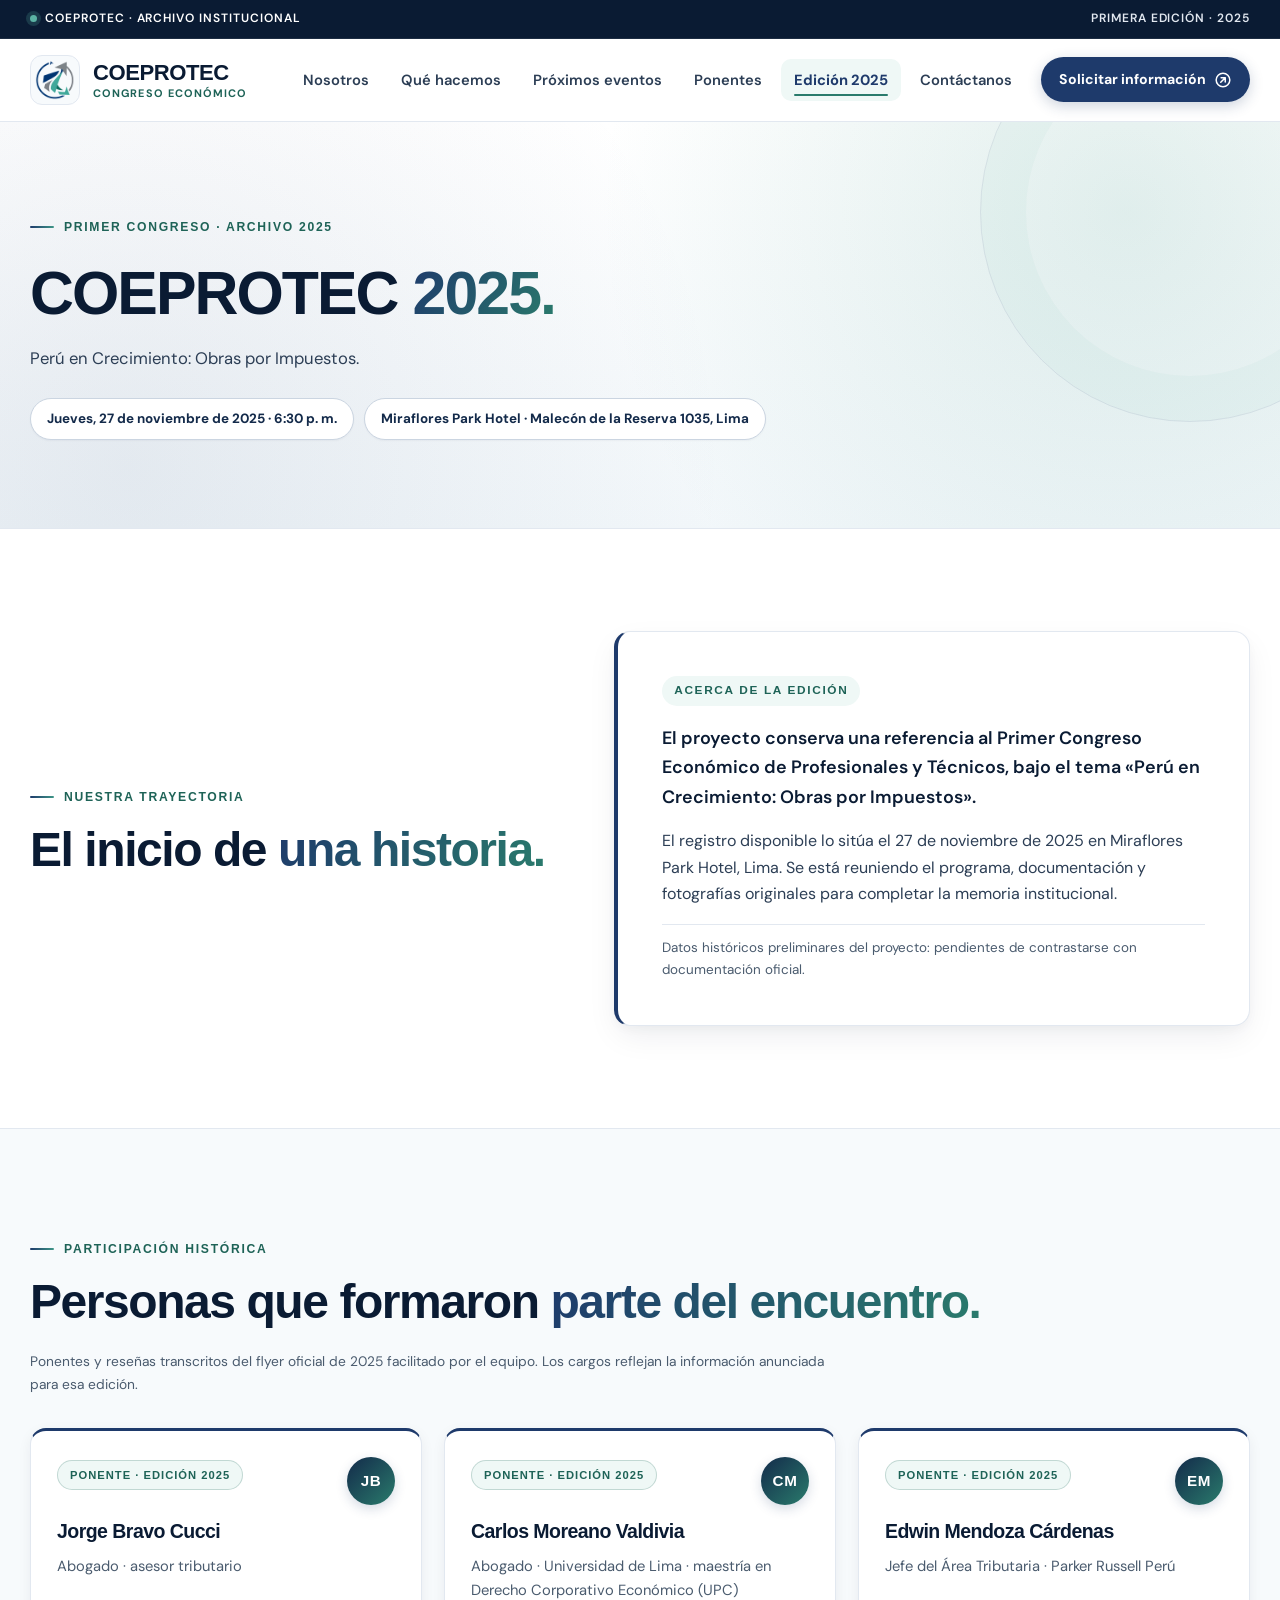
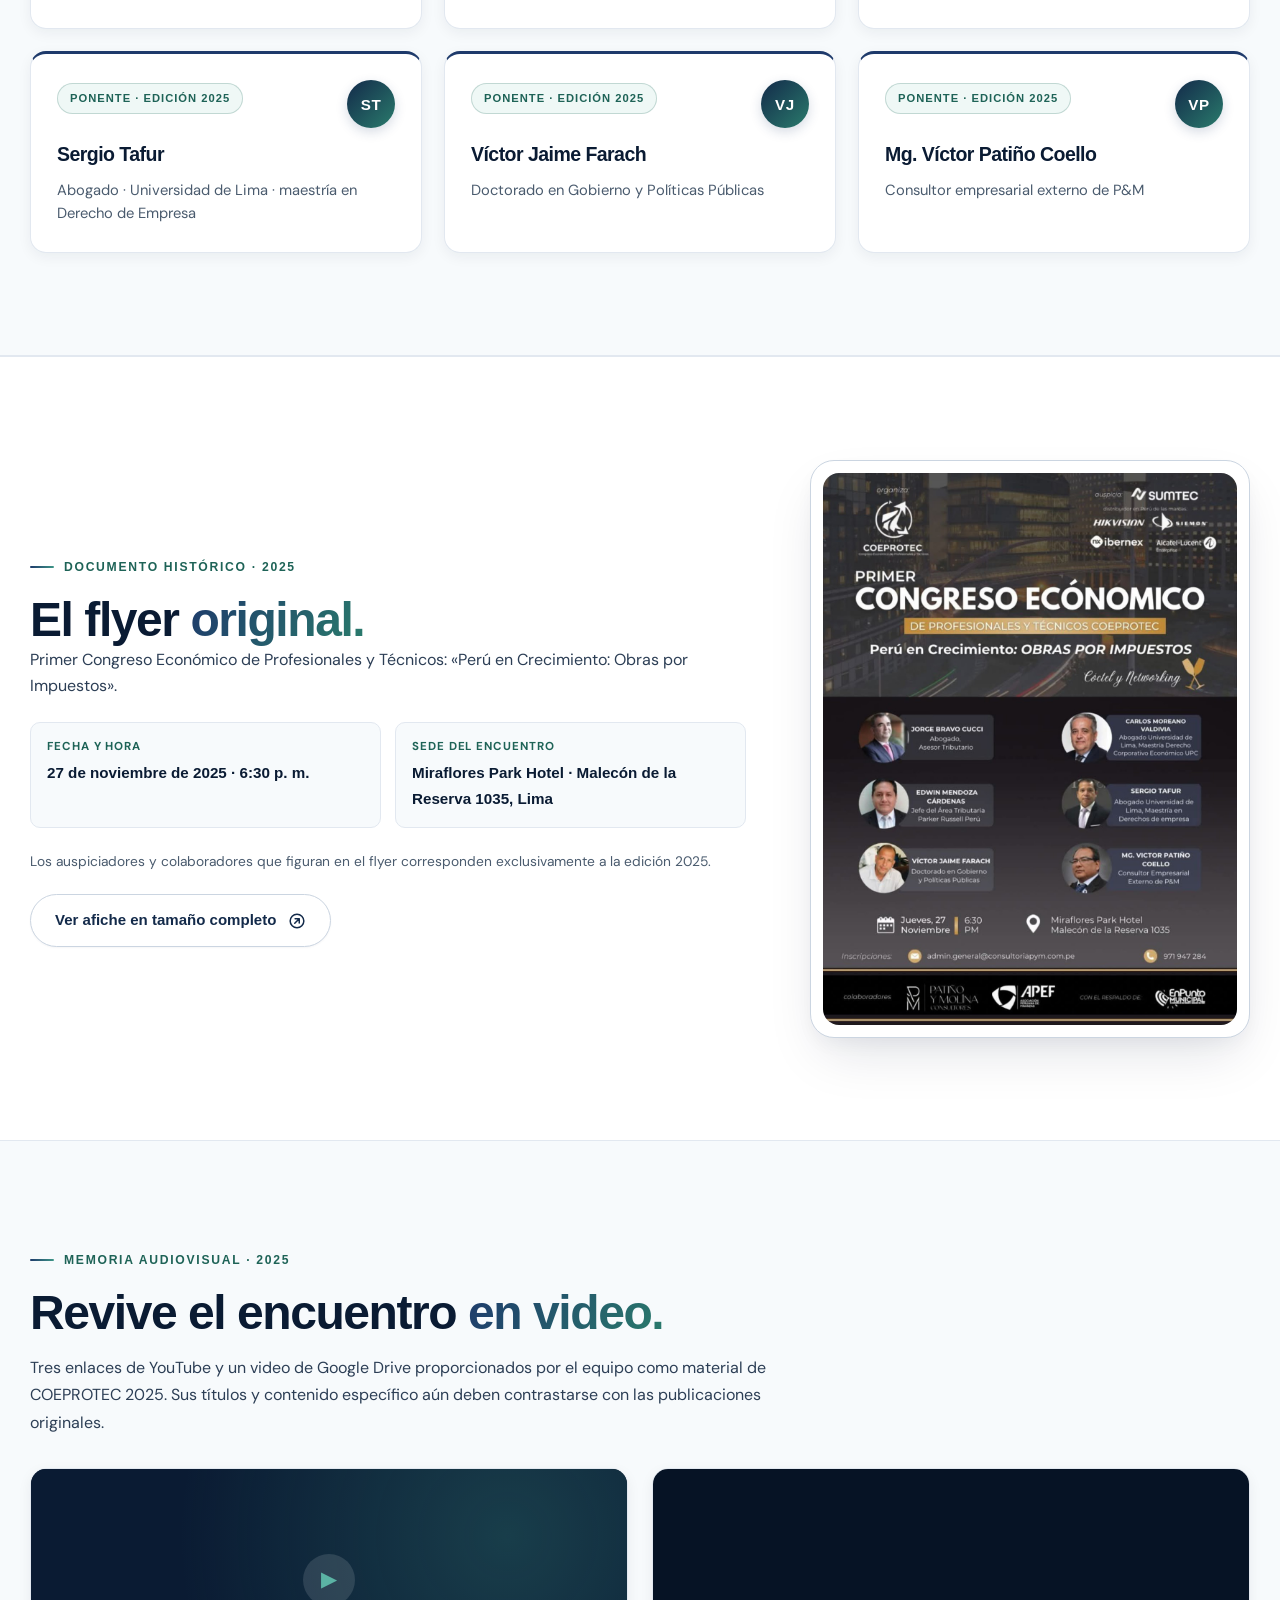
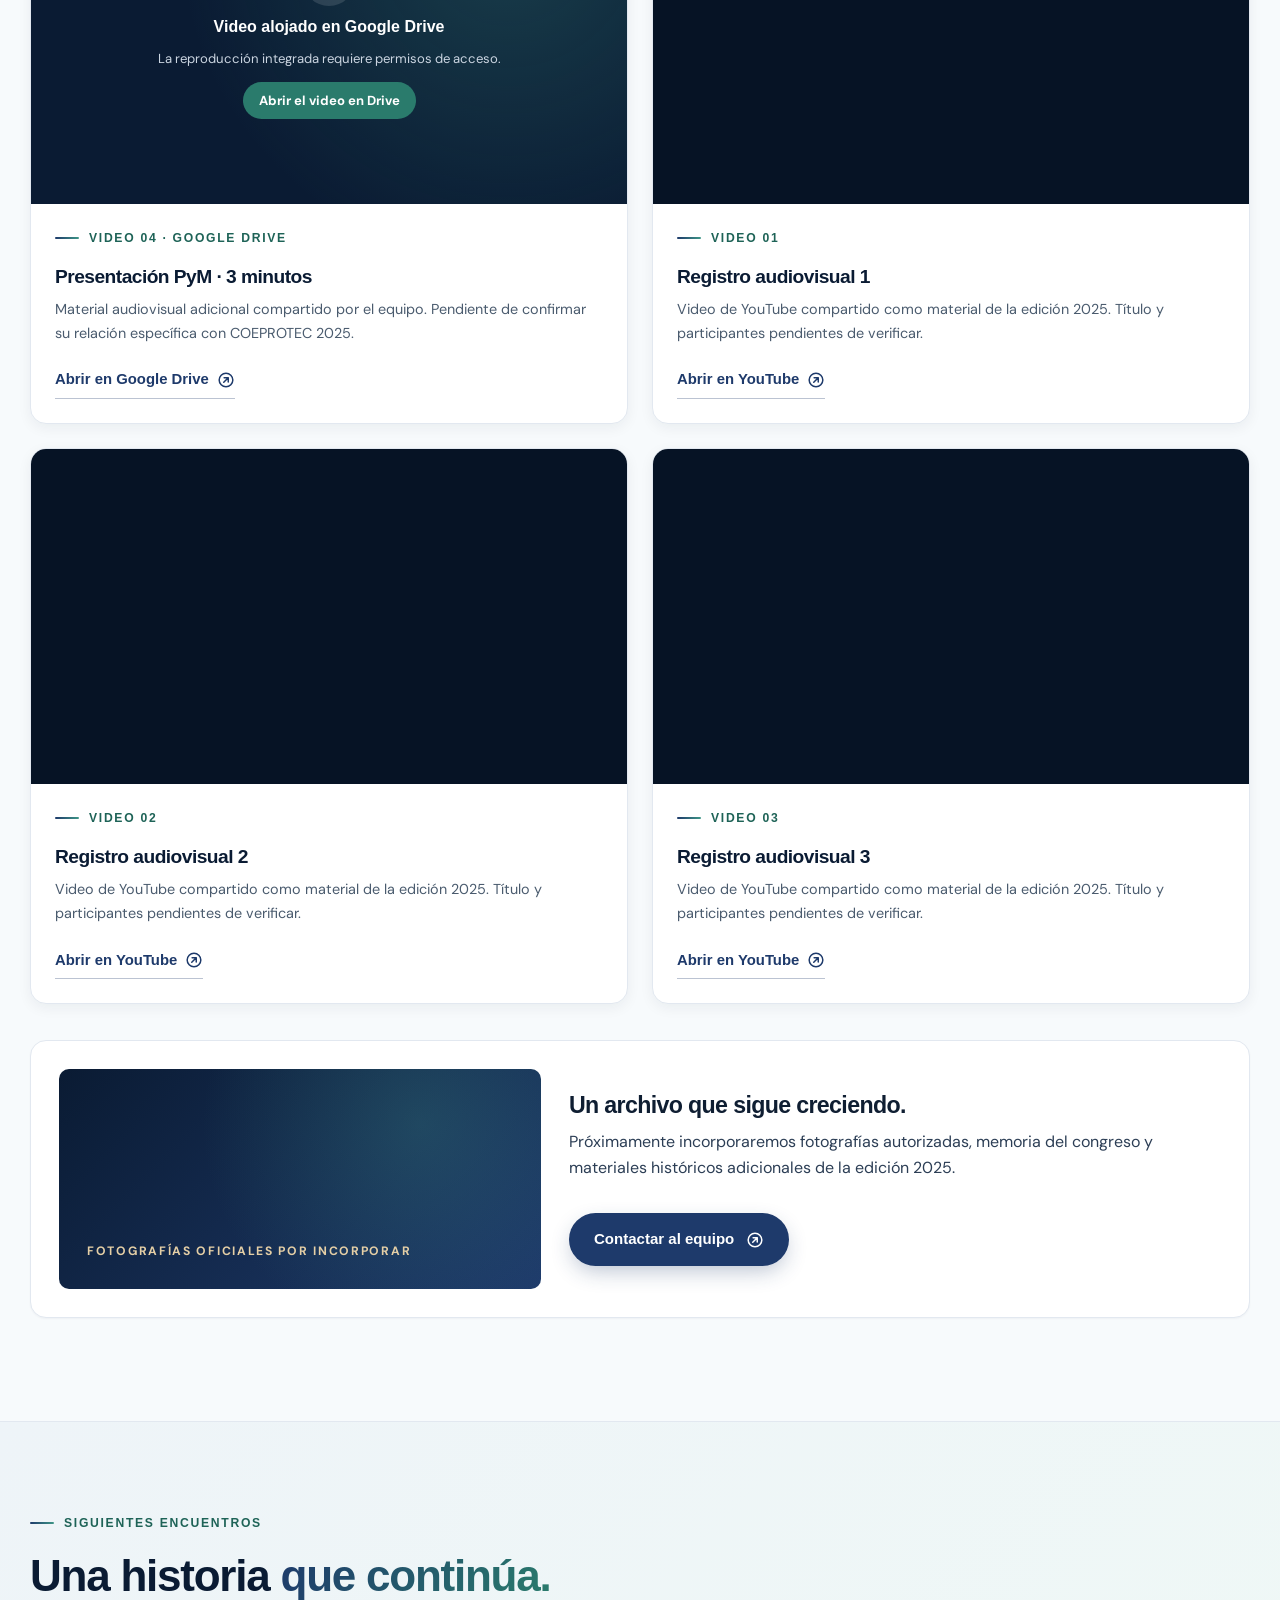
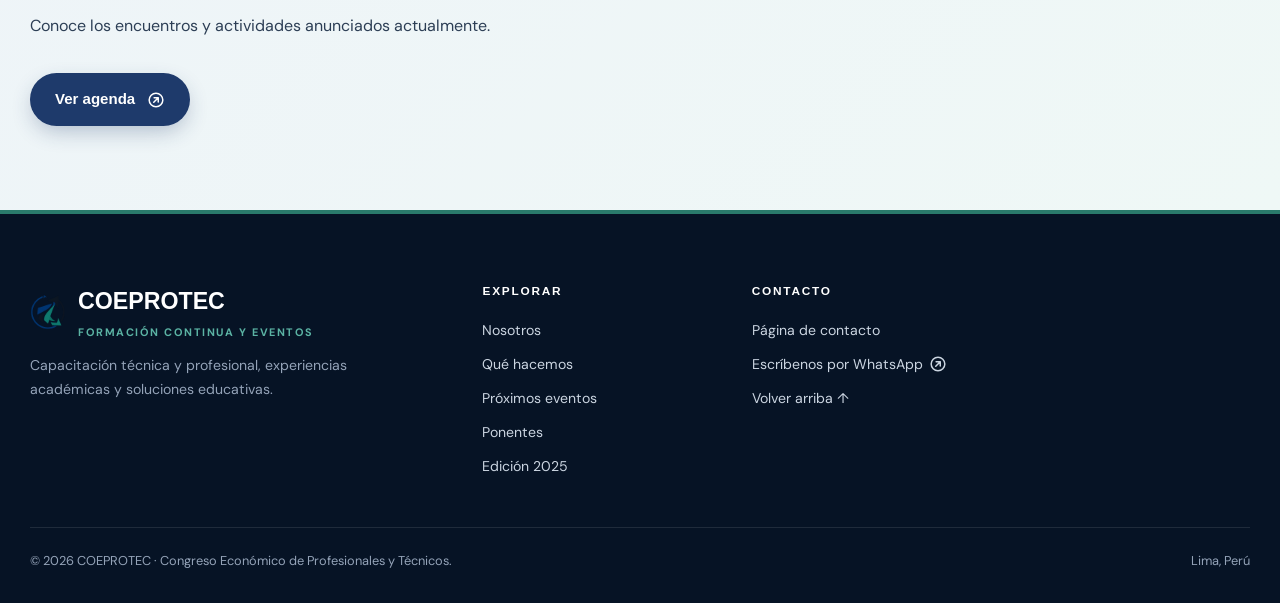
==== commit 4f8ef1bc: "feat(ui): rediseño institucional premium COEPROTEC 2026" ====
--- a/coeprotec-2025.html
+++ b/coeprotec-2025.html
@@ -1,9 +1,320 @@
-<!doctype html><html lang="es"><head><meta charset="utf-8"><meta name="viewport" content="width=device-width,initial-scale=1"><meta name="robots" content="index,follow"><meta name="theme-color" content="#071e34"><title>COEPROTEC 2025 | Primera edición | COEPROTEC</title><meta name="description" content="Archivo histórico de la primera edición COEPROTEC 2025: Perú en Crecimiento, Obras por Impuestos."><link rel="preconnect" href="https://fonts.googleapis.com"><link rel="preconnect" href="https://fonts.gstatic.com" crossorigin><link href="https://fonts.googleapis.com/css2?family=Barlow+Condensed:wght@500;600;700;800&family=DM+Sans:wght@400;500;600;700&display=swap" rel="stylesheet"><link rel="stylesheet" href="css/event.css"><script src="js/event.js" defer></script><script src="js/redes-oficiales.js?v=20261027" defer></script><link rel="canonical" href="https://www.coeprotec.com/coeprotec-2025.html"><meta property="og:url" content="https://www.coeprotec.com/coeprotec-2025.html"></head><body>
-<a class="skip-link" href="#contenido">Saltar al contenido</a><div class="announcement"><div class="container"><span>COEPROTEC · ARCHIVO INSTITUCIONAL</span><span>PRIMERA EDICIÓN · 2025</span></div></div>
-<header class="site-header" id="inicio"><div class="container nav-shell"><a class="brand" href="index.html"><span class="brand-symbol" aria-hidden="true"><img src="img/coeprotec-logo-enhanced.png" alt="" width="150" height="67"></span><span>COEPROTEC<small>CONGRESO ECONÓMICO</small></span></a><button class="menu-button" id="menu-button" type="button" onclick="toggleMenu()" aria-expanded="false" aria-controls="main-nav" aria-label="Abrir menú"><span></span><span></span><span></span></button><nav class="main-nav" id="main-nav" aria-label="Navegación principal"><a href="index.html">Inicio</a><a href="inscripciones.html">Próximos eventos</a><a href="ponentes.html">Ponentes</a><a href="contacto.html">Contáctanos</a><a class="nav-cta" href="inscripciones.html#trayectoria">Trayectoria <svg class="link-icon" viewBox="0 0 24 24" width="20" height="20" fill="none" stroke="currentColor" stroke-width="1.8" stroke-linecap="round" stroke-linejoin="round" aria-hidden="true" focusable="false"><circle cx="12" cy="12" r="9.1"/><path d="M9 15 15 9M9.5 9H15v5.5"/></svg></a></nav></div></header>
-<main id="contenido"><section class="speakers-hero historic-hero"><div class="container"><p class="eyebrow"><span class="eyebrow-line"></span> PRIMER CONGRESO · ARCHIVO 2025</p><h1>COEPROTEC <em>2025.</em></h1><p>Perú en Crecimiento: Obras por Impuestos.</p><div class="historic-facts"><span>27 de noviembre de 2025</span><span>Miraflores Park Hotel · Lima</span></div></div></section>
-<section class="section"><div class="container historic-intro"><div><p class="section-index">NUESTRA TRAYECTORIA</p><h2 class="section-title">El inicio de <em>una historia.</em></h2></div><div class="reading-card"><span class="reading-card-label">ACERCA DE LA EDICIÓN</span><p class="reading-lead">El proyecto conserva una referencia al Primer Congreso Económico de Profesionales y Técnicos, bajo el tema «Perú en Crecimiento: Obras por Impuestos».</p><p>El registro disponible lo sitúa el 27 de noviembre de 2025 en Miraflores Park Hotel, Lima. Se está reuniendo el programa, documentación y fotografías originales para completar la memoria institucional.</p><p class="heritage-note">Datos históricos preliminares del proyecto: pendientes de contrastarse con documentación oficial.</p></div></div></section>
-<section class="section services-section"><div class="container"><p class="section-index">PARTICIPACIÓN HISTÓRICA</p><h2 class="section-title">Personas que formaron<br><em>parte del encuentro.</em></h2><p class="archive-source-note">Ponentes y reseñas transcritos del flyer oficial de 2025 facilitado por el equipo. Los cargos reflejan la información anunciada para esa edición.</p><div class="historic-speakers"><article class="historic-speaker"><span class="event-type">PONENTE · EDICIÓN 2025</span><h3>Jorge Bravo Cucci</h3><p>Abogado · asesor tributario</p></article><article class="historic-speaker"><span class="event-type">PONENTE · EDICIÓN 2025</span><h3>Carlos Moreano Valdivia</h3><p>Abogado · Universidad de Lima · maestría en Derecho Corporativo Económico (UPC)</p></article><article class="historic-speaker"><span class="event-type">PONENTE · EDICIÓN 2025</span><h3>Edwin Mendoza Cárdenas</h3><p>Jefe del Área Tributaria · Parker Russell Perú</p></article><article class="historic-speaker"><span class="event-type">PONENTE · EDICIÓN 2025</span><h3>Sergio Tafur</h3><p>Abogado · Universidad de Lima · maestría en Derecho de Empresa</p></article><article class="historic-speaker"><span class="event-type">PONENTE · EDICIÓN 2025</span><h3>Víctor Jaime Farach</h3><p>Doctorado en Gobierno y Políticas Públicas</p></article><article class="historic-speaker"><span class="event-type">PONENTE · EDICIÓN 2025</span><h3>Mg. Víctor Patiño Coello</h3><p>Consultor empresarial externo de P&M</p></article></div></div></section>
-<section class="section archive-flyer" aria-labelledby="archivo-flyer-title"><div class="container archive-flyer-layout"><div><p class="section-index">DOCUMENTO HISTÓRICO · 2025</p><h2 class="section-title" id="archivo-flyer-title">El flyer <em>original.</em></h2><p>Primer Congreso Económico de Profesionales y Técnicos: «Perú en Crecimiento: Obras por Impuestos».</p><p><strong>27 de noviembre de 2025 · 6:30 p. m.</strong><br>Miraflores Park Hotel · Malecón de la Reserva 1035, Lima.</p><p class="archive-source-note">Los auspiciadores y colaboradores que figuran en el flyer corresponden exclusivamente a la edición 2025.</p></div><a href="img/eventos/coeprotec-flyer-2025.jpg" target="_blank" rel="noopener noreferrer" aria-label="Abrir flyer oficial del Congreso 2025"><img src="img/eventos/coeprotec-flyer-2025.jpg" alt="Flyer oficial del Primer Congreso Económico COEPROTEC 2025, con temática Obras por Impuestos, seis ponentes, fecha y sede" loading="lazy" width="1080" height="1920"></a></div></section>
-<section class="section historic-media" id="videos"><div class="container"><p class="section-index">MEMORIA AUDIOVISUAL · 2025</p><h2 class="section-title">Revive el encuentro<br><em>en video.</em></h2><p class="archive-video-intro">Tres enlaces de YouTube y un video de Google Drive proporcionados por el equipo como material de COEPROTEC 2025. Sus títulos y contenido específico aún deben contrastarse con las publicaciones originales.</p><div class="archive-video-grid"><article class="archive-video"><div class="archive-video-frame"><div class="archive-video-unavailable"><span aria-hidden="true">▶</span><p>Video alojado en Google Drive</p><small>La reproducción integrada requiere permisos de acceso.</small><a href="https://drive.google.com/file/d/1zNHoP3Q7P2MMRhAaS3YNkykcE7WrhYBE/view?usp=sharing" target="_blank" rel="noopener noreferrer">Abrir el video en Drive</a></div></div><div class="archive-video-content"><span class="section-index">VIDEO 04 · GOOGLE DRIVE</span><h3>Presentación PyM · 3 minutos</h3><p>Material audiovisual adicional compartido por el equipo. Pendiente de confirmar su relación específica con COEPROTEC 2025.</p><a href="https://drive.google.com/file/d/1zNHoP3Q7P2MMRhAaS3YNkykcE7WrhYBE/view?usp=sharing" target="_blank" rel="noopener noreferrer" class="text-link">Abrir en Google Drive <svg class="link-icon" viewBox="0 0 24 24" width="20" height="20" fill="none" stroke="currentColor" stroke-width="1.8" stroke-linecap="round" stroke-linejoin="round" aria-hidden="true" focusable="false"><circle cx="12" cy="12" r="9.1"/><path d="M9 15 15 9M9.5 9H15v5.5"/></svg></a></div></article><article class="archive-video"><div class="archive-video-frame"><iframe src="https://www.youtube-nocookie.com/embed/GSlIjaFkXwM" title="Video 1 del archivo audiovisual COEPROTEC 2025" loading="lazy" referrerpolicy="strict-origin-when-cross-origin" allow="accelerometer; autoplay; clipboard-write; encrypted-media; gyroscope; picture-in-picture; web-share" allowfullscreen></iframe></div><div class="archive-video-content"><span class="section-index">VIDEO 01</span><h3>Registro audiovisual 1</h3><p>Video de YouTube compartido como material de la edición 2025. Título y participantes pendientes de verificar.</p><a href="https://www.youtube.com/watch?v=GSlIjaFkXwM" target="_blank" rel="noopener noreferrer" class="text-link">Abrir en YouTube <svg class="link-icon" viewBox="0 0 24 24" width="20" height="20" fill="none" stroke="currentColor" stroke-width="1.8" stroke-linecap="round" stroke-linejoin="round" aria-hidden="true" focusable="false"><circle cx="12" cy="12" r="9.1"/><path d="M9 15 15 9M9.5 9H15v5.5"/></svg></a></div></article><article class="archive-video"><div class="archive-video-frame"><iframe src="https://www.youtube-nocookie.com/embed/y91wVuqu7uc" title="Video 2 del archivo audiovisual COEPROTEC 2025" loading="lazy" referrerpolicy="strict-origin-when-cross-origin" allow="accelerometer; autoplay; clipboard-write; encrypted-media; gyroscope; picture-in-picture; web-share" allowfullscreen></iframe></div><div class="archive-video-content"><span class="section-index">VIDEO 02</span><h3>Registro audiovisual 2</h3><p>Video de YouTube compartido como material de la edición 2025. Título y participantes pendientes de verificar.</p><a href="https://www.youtube.com/watch?v=y91wVuqu7uc" target="_blank" rel="noopener noreferrer" class="text-link">Abrir en YouTube <svg class="link-icon" viewBox="0 0 24 24" width="20" height="20" fill="none" stroke="currentColor" stroke-width="1.8" stroke-linecap="round" stroke-linejoin="round" aria-hidden="true" focusable="false"><circle cx="12" cy="12" r="9.1"/><path d="M9 15 15 9M9.5 9H15v5.5"/></svg></a></div></article><article class="archive-video"><div class="archive-video-frame"><iframe src="https://www.youtube-nocookie.com/embed/5ArwoqUiJdM?start=1512" title="Video 3 del archivo audiovisual COEPROTEC 2025" loading="lazy" referrerpolicy="strict-origin-when-cross-origin" allow="accelerometer; autoplay; clipboard-write; encrypted-media; gyroscope; picture-in-picture; web-share" allowfullscreen></iframe></div><div class="archive-video-content"><span class="section-index">VIDEO 03</span><h3>Registro audiovisual 3</h3><p>Video de YouTube compartido como material de la edición 2025. Título y participantes pendientes de verificar.</p><a href="https://www.youtube.com/watch?v=5ArwoqUiJdM&t=1512s" target="_blank" rel="noopener noreferrer" class="text-link">Abrir en YouTube <svg class="link-icon" viewBox="0 0 24 24" width="20" height="20" fill="none" stroke="currentColor" stroke-width="1.8" stroke-linecap="round" stroke-linejoin="round" aria-hidden="true" focusable="false"><circle cx="12" cy="12" r="9.1"/><path d="M9 15 15 9M9.5 9H15v5.5"/></svg></a></div></article></div><div class="historic-media-grid archive-photo-placeholder"><div class="historic-media-cover" role="img" aria-label="Fotografía referencial de un congreso; no corresponde a la edición 2025"><span>FOTOGRAFÍAS OFICIALES POR INCORPORAR</span></div><div class="historic-media-message"><h3>Un archivo que sigue creciendo.</h3><p>Próximamente incorporaremos fotografías autorizadas, memoria del congreso y materiales históricos adicionales. Las imágenes ilustrativas no son evidencia del evento de 2025.</p><a class="button button-dark" href="contacto.html">Contactar al equipo <svg class="link-icon" viewBox="0 0 24 24" width="20" height="20" fill="none" stroke="currentColor" stroke-width="1.8" stroke-linecap="round" stroke-linejoin="round" aria-hidden="true" focusable="false"><circle cx="12" cy="12" r="9.1"/><path d="M9 15 15 9M9.5 9H15v5.5"/></svg></a></div></div></div></section>
-<section class="closing-section"><div class="container closing-grid"><div><p class="section-index">SIGUIENTES ENCUENTROS</p><h2>Una historia<br><em>que continúa.</em></h2><p>Conoce los encuentros y actividades anunciados actualmente.</p><a class="button button-dark" href="inscripciones.html">Ver agenda <svg class="link-icon" viewBox="0 0 24 24" width="20" height="20" fill="none" stroke="currentColor" stroke-width="1.8" stroke-linecap="round" stroke-linejoin="round" aria-hidden="true" focusable="false"><circle cx="12" cy="12" r="9.1"/><path d="M9 15 15 9M9.5 9H15v5.5"/></svg></a></div></div></section></main><footer class="footer"><div class="container footer-grid"><div><span class="footer-brand">COEPROTEC<small>FORMACIÓN CONTINUA Y EVENTOS</small></span><p>Archivo institucional en desarrollo.</p></div><div><span>EXPLORAR</span><a href="index.html">Inicio</a><a href="inscripciones.html">Agenda</a><a href="ponentes.html">Ponentes</a></div><div><span>CONTACTO</span><a href="contacto.html">Contáctanos</a><a href="#inicio">Volver arriba ↑</a></div></div><div class="container footer-bottom"><span>© 2026 COEPROTEC.</span><span>Perú</span></div></footer></body></html>+<!doctype html>
+<html lang="es">
+<head>
+  <meta charset="utf-8">
+  <meta name="viewport" content="width=device-width,initial-scale=1">
+  <meta name="robots" content="index,follow">
+  <meta name="theme-color" content="#0A1B33">
+  <title>COEPROTEC 2025 | Primera edición | COEPROTEC</title>
+  <meta name="description" content="Archivo histórico de la primera edición COEPROTEC 2025: Perú en Crecimiento, Obras por Impuestos. Ponentes oficiales, flyer histórico y memoria audiovisual.">
+  <meta property="og:type" content="website">
+  <meta property="og:site_name" content="COEPROTEC">
+  <meta property="og:title" content="COEPROTEC 2025 | Primera edición">
+  <meta property="og:description" content="Archivo histórico de la primera edición COEPROTEC 2025: Perú en Crecimiento, Obras por Impuestos.">
+  <meta property="og:url" content="https://www.coeprotec.com/coeprotec-2025.html">
+  <meta property="og:image" content="https://www.coeprotec.com/img/eventos/coeprotec-flyer-2025.jpg">
+  <meta name="twitter:card" content="summary_large_image">
+  <link rel="icon" href="favicon.ico" sizes="any">
+  <link rel="icon" type="image/png" sizes="32x32" href="img/favicon-32.png">
+  <link rel="apple-touch-icon" href="img/apple-touch-icon.png">
+  <link rel="preload" href="fonts/manrope-latin-wght.woff2" as="font" type="font/woff2" crossorigin>
+  <link rel="preload" href="fonts/dm-sans-latin-wght.woff2" as="font" type="font/woff2" crossorigin>
+  <link rel="stylesheet" href="css/event.css?v=20261102">
+  <script src="js/event.js?v=20261102" defer></script>
+  <script src="js/redes-oficiales.js?v=20261102" defer></script>
+  <link rel="canonical" href="https://www.coeprotec.com/coeprotec-2025.html">
+</head>
+<body>
+  <a class="skip-link" href="#contenido">Saltar al contenido</a>
+
+  <div class="announcement">
+    <div class="container">
+      <span class="announcement-badge"><span class="announcement-dot" aria-hidden="true"></span> COEPROTEC · ARCHIVO INSTITUCIONAL</span>
+      <span>PRIMERA EDICIÓN · 2025</span>
+    </div>
+  </div>
+
+  <header class="site-header" id="inicio">
+    <div class="container nav-shell">
+      <a class="brand" href="index.html" aria-label="COEPROTEC, ir al inicio">
+        <span class="brand-symbol" aria-hidden="true">
+          <img src="img/coeprotec-isotipo.png" alt="" width="40" height="40">
+        </span>
+        <span class="brand-text">COEPROTEC<small>CONGRESO ECONÓMICO</small></span>
+      </a>
+      <button class="menu-button" id="menu-button" type="button" onclick="toggleMenu()" aria-expanded="false" aria-controls="main-nav" aria-label="Abrir menú">
+        <span></span><span></span><span></span>
+      </button>
+      <nav class="main-nav" id="main-nav" aria-label="Navegación principal">
+        <a href="index.html#nosotros">Nosotros</a>
+        <a href="index.html#soluciones">Qué hacemos</a>
+        <a href="inscripciones.html">Próximos eventos</a>
+        <a href="ponentes.html">Ponentes</a>
+        <a href="coeprotec-2025.html" aria-current="page">Edición 2025</a>
+        <a href="contacto.html">Contáctanos</a>
+        <a class="nav-cta" href="https://wa.me/51971947284?text=Hola%2C%20quiero%20informaci%C3%B3n%20sobre%20COEPROTEC" target="_blank" rel="noopener noreferrer">
+          Solicitar información
+          <svg class="link-icon" viewBox="0 0 24 24" width="18" height="18" fill="none" stroke="currentColor" stroke-width="2" stroke-linecap="round" stroke-linejoin="round" aria-hidden="true" focusable="false"><circle cx="12" cy="12" r="9.1"/><path d="M9 15 15 9M9.5 9H15v5.5"/></svg>
+        </a>
+      </nav>
+    </div>
+  </header>
+
+  <main id="contenido">
+    <!-- Hero Histórico -->
+    <section class="speakers-hero historic-hero">
+      <div class="container">
+        <p class="eyebrow"><span class="eyebrow-line"></span> PRIMER CONGRESO · ARCHIVO 2025</p>
+        <h1>COEPROTEC <em>2025.</em></h1>
+        <p>Perú en Crecimiento: Obras por Impuestos.</p>
+        <div class="historic-facts">
+          <span>Jueves, 27 de noviembre de 2025 · 6:30 p. m.</span>
+          <span>Miraflores Park Hotel · Malecón de la Reserva 1035, Lima</span>
+        </div>
+      </div>
+    </section>
+
+    <!-- Acerca de la edición -->
+    <section class="section">
+      <div class="container historic-intro">
+        <div>
+          <p class="section-index">NUESTRA TRAYECTORIA</p>
+          <h2 class="section-title">El inicio de <em>una historia.</em></h2>
+        </div>
+        <div class="reading-card">
+          <span class="reading-card-label">ACERCA DE LA EDICIÓN</span>
+          <p class="reading-lead">El proyecto conserva una referencia al Primer Congreso Económico de Profesionales y Técnicos, bajo el tema «Perú en Crecimiento: Obras por Impuestos».</p>
+          <p>El registro disponible lo sitúa el 27 de noviembre de 2025 en Miraflores Park Hotel, Lima. Se está reuniendo el programa, documentación y fotografías originales para completar la memoria institucional.</p>
+          <p class="heritage-note">Datos históricos preliminares del proyecto: pendientes de contrastarse con documentación oficial.</p>
+        </div>
+      </div>
+    </section>
+
+    <!-- Ponentes 2025 (6 ponentes del flyer oficial) -->
+    <section class="section services-section">
+      <div class="container">
+        <p class="section-index">PARTICIPACIÓN HISTÓRICA</p>
+        <h2 class="section-title">Personas que formaron <em>parte del encuentro.</em></h2>
+        <p class="archive-source-note">Ponentes y reseñas transcritos del flyer oficial de 2025 facilitado por el equipo. Los cargos reflejan la información anunciada para esa edición.</p>
+        <div class="historic-speakers">
+          <article class="historic-speaker">
+            <div class="speaker-card-top">
+              <span class="event-type">PONENTE · EDICIÓN 2025</span>
+              <span class="speaker-monogram" aria-hidden="true">JB</span>
+            </div>
+            <h3>Jorge Bravo Cucci</h3>
+            <p>Abogado · asesor tributario</p>
+          </article>
+          <article class="historic-speaker">
+            <div class="speaker-card-top">
+              <span class="event-type">PONENTE · EDICIÓN 2025</span>
+              <span class="speaker-monogram" aria-hidden="true">CM</span>
+            </div>
+            <h3>Carlos Moreano Valdivia</h3>
+            <p>Abogado · Universidad de Lima · maestría en Derecho Corporativo Económico (UPC)</p>
+          </article>
+          <article class="historic-speaker">
+            <div class="speaker-card-top">
+              <span class="event-type">PONENTE · EDICIÓN 2025</span>
+              <span class="speaker-monogram" aria-hidden="true">EM</span>
+            </div>
+            <h3>Edwin Mendoza Cárdenas</h3>
+            <p>Jefe del Área Tributaria · Parker Russell Perú</p>
+          </article>
+          <article class="historic-speaker">
+            <div class="speaker-card-top">
+              <span class="event-type">PONENTE · EDICIÓN 2025</span>
+              <span class="speaker-monogram" aria-hidden="true">ST</span>
+            </div>
+            <h3>Sergio Tafur</h3>
+            <p>Abogado · Universidad de Lima · maestría en Derecho de Empresa</p>
+          </article>
+          <article class="historic-speaker">
+            <div class="speaker-card-top">
+              <span class="event-type">PONENTE · EDICIÓN 2025</span>
+              <span class="speaker-monogram" aria-hidden="true">VJ</span>
+            </div>
+            <h3>Víctor Jaime Farach</h3>
+            <p>Doctorado en Gobierno y Políticas Públicas</p>
+          </article>
+          <article class="historic-speaker">
+            <div class="speaker-card-top">
+              <span class="event-type">PONENTE · EDICIÓN 2025</span>
+              <span class="speaker-monogram" aria-hidden="true">VP</span>
+            </div>
+            <h3>Mg. Víctor Patiño Coello</h3>
+            <p>Consultor empresarial externo de P&amp;M</p>
+          </article>
+        </div>
+      </div>
+    </section>
+
+    <!-- Flyer Oficial 2025 -->
+    <section class="section archive-flyer" aria-labelledby="archivo-flyer-title">
+      <div class="container archive-flyer-layout">
+        <div>
+          <p class="section-index">DOCUMENTO HISTÓRICO · 2025</p>
+          <h2 class="section-title" id="archivo-flyer-title">El flyer <em>original.</em></h2>
+          <p>Primer Congreso Económico de Profesionales y Técnicos: «Perú en Crecimiento: Obras por Impuestos».</p>
+          <div class="archive-flyer-meta">
+            <div>
+              <small>Fecha y hora</small>
+              <strong>27 de noviembre de 2025 · 6:30 p. m.</strong>
+            </div>
+            <div>
+              <small>Sede del encuentro</small>
+              <strong>Miraflores Park Hotel · Malecón de la Reserva 1035, Lima</strong>
+            </div>
+          </div>
+          <p class="archive-source-note">Los auspiciadores y colaboradores que figuran en el flyer corresponden exclusivamente a la edición 2025.</p>
+          <a class="button button-outline" href="img/eventos/coeprotec-flyer-2025.jpg" target="_blank" rel="noopener noreferrer">
+            Ver afiche en tamaño completo
+            <svg class="link-icon" viewBox="0 0 24 24" width="18" height="18" fill="none" stroke="currentColor" stroke-width="2" stroke-linecap="round" stroke-linejoin="round" aria-hidden="true" focusable="false"><circle cx="12" cy="12" r="9.1"/><path d="M9 15 15 9M9.5 9H15v5.5"/></svg>
+          </a>
+        </div>
+        <a class="archive-flyer-card" href="img/eventos/coeprotec-flyer-2025.jpg" target="_blank" rel="noopener noreferrer" aria-label="Abrir flyer oficial del Congreso 2025">
+          <img src="img/eventos/coeprotec-flyer-2025.jpg" alt="Flyer oficial del Primer Congreso Económico COEPROTEC 2025, con temática Obras por Impuestos, seis ponentes, fecha y sede" loading="lazy" width="1080" height="1920">
+        </a>
+      </div>
+    </section>
+
+    <!-- Memoria Audiovisual 2025 -->
+    <section class="section historic-media" id="videos">
+      <div class="container">
+        <p class="section-index">MEMORIA AUDIOVISUAL · 2025</p>
+        <h2 class="section-title">Revive el encuentro <em>en video.</em></h2>
+        <p class="archive-video-intro">Tres enlaces de YouTube y un video de Google Drive proporcionados por el equipo como material de COEPROTEC 2025. Sus títulos y contenido específico aún deben contrastarse con las publicaciones originales.</p>
+
+        <div class="archive-video-grid">
+          <article class="archive-video">
+            <div class="archive-video-frame">
+              <div class="archive-video-unavailable">
+                <span aria-hidden="true">▶</span>
+                <p>Video alojado en Google Drive</p>
+                <small>La reproducción integrada requiere permisos de acceso.</small>
+                <a href="https://drive.google.com/file/d/1zNHoP3Q7P2MMRhAaS3YNkykcE7WrhYBE/view?usp=sharing" target="_blank" rel="noopener noreferrer">Abrir el video en Drive</a>
+              </div>
+            </div>
+            <div class="archive-video-content">
+              <span class="section-index">VIDEO 04 · GOOGLE DRIVE</span>
+              <h3>Presentación PyM · 3 minutos</h3>
+              <p>Material audiovisual adicional compartido por el equipo. Pendiente de confirmar su relación específica con COEPROTEC 2025.</p>
+              <a href="https://drive.google.com/file/d/1zNHoP3Q7P2MMRhAaS3YNkykcE7WrhYBE/view?usp=sharing" target="_blank" rel="noopener noreferrer" class="text-link">
+                Abrir en Google Drive
+                <svg class="link-icon" viewBox="0 0 24 24" width="18" height="18" fill="none" stroke="currentColor" stroke-width="2" stroke-linecap="round" stroke-linejoin="round" aria-hidden="true" focusable="false"><circle cx="12" cy="12" r="9.1"/><path d="M9 15 15 9M9.5 9H15v5.5"/></svg>
+              </a>
+            </div>
+          </article>
+
+          <article class="archive-video">
+            <div class="archive-video-frame">
+              <iframe src="https://www.youtube-nocookie.com/embed/GSlIjaFkXwM" title="Video 1 del archivo audiovisual COEPROTEC 2025" loading="lazy" referrerpolicy="strict-origin-when-cross-origin" allow="accelerometer; autoplay; clipboard-write; encrypted-media; gyroscope; picture-in-picture; web-share" allowfullscreen></iframe>
+            </div>
+            <div class="archive-video-content">
+              <span class="section-index">VIDEO 01</span>
+              <h3>Registro audiovisual 1</h3>
+              <p>Video de YouTube compartido como material de la edición 2025. Título y participantes pendientes de verificar.</p>
+              <a href="https://www.youtube.com/watch?v=GSlIjaFkXwM" target="_blank" rel="noopener noreferrer" class="text-link">
+                Abrir en YouTube
+                <svg class="link-icon" viewBox="0 0 24 24" width="18" height="18" fill="none" stroke="currentColor" stroke-width="2" stroke-linecap="round" stroke-linejoin="round" aria-hidden="true" focusable="false"><circle cx="12" cy="12" r="9.1"/><path d="M9 15 15 9M9.5 9H15v5.5"/></svg>
+              </a>
+            </div>
+          </article>
+
+          <article class="archive-video">
+            <div class="archive-video-frame">
+              <iframe src="https://www.youtube-nocookie.com/embed/y91wVuqu7uc" title="Video 2 del archivo audiovisual COEPROTEC 2025" loading="lazy" referrerpolicy="strict-origin-when-cross-origin" allow="accelerometer; autoplay; clipboard-write; encrypted-media; gyroscope; picture-in-picture; web-share" allowfullscreen></iframe>
+            </div>
+            <div class="archive-video-content">
+              <span class="section-index">VIDEO 02</span>
+              <h3>Registro audiovisual 2</h3>
+              <p>Video de YouTube compartido como material de la edición 2025. Título y participantes pendientes de verificar.</p>
+              <a href="https://www.youtube.com/watch?v=y91wVuqu7uc" target="_blank" rel="noopener noreferrer" class="text-link">
+                Abrir en YouTube
+                <svg class="link-icon" viewBox="0 0 24 24" width="18" height="18" fill="none" stroke="currentColor" stroke-width="2" stroke-linecap="round" stroke-linejoin="round" aria-hidden="true" focusable="false"><circle cx="12" cy="12" r="9.1"/><path d="M9 15 15 9M9.5 9H15v5.5"/></svg>
+              </a>
+            </div>
+          </article>
+
+          <article class="archive-video">
+            <div class="archive-video-frame">
+              <iframe src="https://www.youtube-nocookie.com/embed/5ArwoqUiJdM?start=1512" title="Video 3 del archivo audiovisual COEPROTEC 2025" loading="lazy" referrerpolicy="strict-origin-when-cross-origin" allow="accelerometer; autoplay; clipboard-write; encrypted-media; gyroscope; picture-in-picture; web-share" allowfullscreen></iframe>
+            </div>
+            <div class="archive-video-content">
+              <span class="section-index">VIDEO 03</span>
+              <h3>Registro audiovisual 3</h3>
+              <p>Video de YouTube compartido como material de la edición 2025. Título y participantes pendientes de verificar.</p>
+              <a href="https://www.youtube.com/watch?v=5ArwoqUiJdM&amp;t=1512s" target="_blank" rel="noopener noreferrer" class="text-link">
+                Abrir en YouTube
+                <svg class="link-icon" viewBox="0 0 24 24" width="18" height="18" fill="none" stroke="currentColor" stroke-width="2" stroke-linecap="round" stroke-linejoin="round" aria-hidden="true" focusable="false"><circle cx="12" cy="12" r="9.1"/><path d="M9 15 15 9M9.5 9H15v5.5"/></svg>
+              </a>
+            </div>
+          </article>
+        </div>
+
+        <div class="historic-media-grid archive-photo-placeholder">
+          <div class="historic-media-cover" role="img" aria-label="Espacio reservado para fotografías oficiales de la edición 2025">
+            <span>FOTOGRAFÍAS OFICIALES POR INCORPORAR</span>
+          </div>
+          <div class="historic-media-message">
+            <h3>Un archivo que sigue creciendo.</h3>
+            <p>Próximamente incorporaremos fotografías autorizadas, memoria del congreso y materiales históricos adicionales de la edición 2025.</p>
+            <a class="button button-dark" href="contacto.html">
+              Contactar al equipo
+              <svg class="link-icon" viewBox="0 0 24 24" width="18" height="18" fill="none" stroke="currentColor" stroke-width="2" stroke-linecap="round" stroke-linejoin="round" aria-hidden="true" focusable="false"><circle cx="12" cy="12" r="9.1"/><path d="M9 15 15 9M9.5 9H15v5.5"/></svg>
+            </a>
+          </div>
+        </div>
+      </div>
+    </section>
+
+    <!-- Cierre -->
+    <section class="closing-section">
+      <div class="container closing-grid">
+        <div>
+          <p class="section-index">SIGUIENTES ENCUENTROS</p>
+          <h2>Una historia <em>que continúa.</em></h2>
+          <p>Conoce los encuentros y actividades anunciados actualmente.</p>
+          <a class="button button-dark" href="inscripciones.html">
+            Ver agenda
+            <svg class="link-icon" viewBox="0 0 24 24" width="18" height="18" fill="none" stroke="currentColor" stroke-width="2" stroke-linecap="round" stroke-linejoin="round" aria-hidden="true" focusable="false"><circle cx="12" cy="12" r="9.1"/><path d="M9 15 15 9M9.5 9H15v5.5"/></svg>
+          </a>
+        </div>
+      </div>
+    </section>
+  </main>
+
+  <footer class="footer">
+    <div class="container footer-grid">
+      <div>
+        <span class="footer-brand">
+          <img src="img/coeprotec-isotipo.png" alt="" width="36" height="36" aria-hidden="true">
+          <span>COEPROTEC<small>FORMACIÓN CONTINUA Y EVENTOS</small></span>
+        </span>
+        <p>Capacitación técnica y profesional, experiencias académicas y soluciones educativas.</p>
+      </div>
+      <div>
+        <span>EXPLORAR</span>
+        <a href="index.html#nosotros">Nosotros</a>
+        <a href="index.html#soluciones">Qué hacemos</a>
+        <a href="inscripciones.html">Próximos eventos</a>
+        <a href="ponentes.html">Ponentes</a>
+        <a href="coeprotec-2025.html">Edición 2025</a>
+      </div>
+      <div>
+        <span>CONTACTO</span>
+        <a href="contacto.html">Página de contacto</a>
+        <a href="https://wa.me/51971947284" target="_blank" rel="noopener noreferrer">
+          Escríbenos por WhatsApp
+          <svg class="link-icon" viewBox="0 0 24 24" width="16" height="16" fill="none" stroke="currentColor" stroke-width="2" stroke-linecap="round" stroke-linejoin="round" aria-hidden="true" focusable="false"><circle cx="12" cy="12" r="9.1"/><path d="M9 15 15 9M9.5 9H15v5.5"/></svg>
+        </a>
+        <a href="#inicio">Volver arriba ↑</a>
+      </div>
+    </div>
+    <div class="container footer-bottom">
+      <span>© 2026 COEPROTEC · Congreso Económico de Profesionales y Técnicos.</span>
+      <span>Lima, Perú</span>
+    </div>
+  </footer>
+</body>
+</html>
--- a/css/event.css
+++ b/css/event.css
@@ -1,232 +1,2465 @@
-:root{--navy:#071e34;--deep:#041525;--blue:#12334c;--teal:#5caaa0;--gold:#cda978;--paper:#f5f3ee;--white:#fff;--ink:#122a3c;--muted:#526575;--line:#d8dcd9;--display:'Barlow Condensed',Impact,sans-serif;--body:'DM Sans',Arial,sans-serif;scrollbar-color:#9aafba #edf0ef;scrollbar-width:thin}
-*{box-sizing:border-box}html{scroll-behavior:smooth;scroll-padding-top:90px}body{margin:0;background:var(--paper);color:var(--ink);font-family:var(--body)}a{color:inherit;text-decoration:none}button{font:inherit;cursor:pointer}img{max-width:100%;display:block}.container{width:min(100% - 48px,1200px);margin-inline:auto}.skip-link{position:fixed;left:16px;top:-80px;padding:12px;background:#fff;z-index:100}.skip-link:focus{top:12px}:focus-visible{outline:3px solid #138e9b;outline-offset:4px}::selection{background:var(--teal);color:#071e34}
-.announcement{background:var(--deep);color:#e0be8d;font-size:10px;font-weight:700;letter-spacing:.15em}.announcement .container{display:flex;justify-content:space-between;gap:16px;padding-block:10px}.site-header{position:sticky;top:0;z-index:20;background:#fff;box-shadow:0 1px 0 #09253c18}.nav-shell{display:flex;align-items:center;gap:30px;min-height:80px}.brand{display:flex;align-items:center;gap:8px;min-width:205px;color:#0c2d47;font:700 25px/.9 var(--display);letter-spacing:.015em}.brand img{width:56px;height:57px;object-fit:cover;object-position:top;clip-path:inset(0 0 27% 0)}.brand small{display:block;font:700 9px var(--body);letter-spacing:.12em;margin-top:7px}.main-nav{display:flex;align-items:center;gap:27px;margin-left:auto;font-size:13px;font-weight:700}.main-nav a:not(.nav-cta):hover,.main-nav [aria-current=page]{color:#956d42}.nav-cta{background:var(--navy);color:#fff;padding:15px 19px}.nav-cta span{color:var(--gold);margin-left:14px}.nav-cta:hover,.button-dark:hover{background:#20435b}.menu-button{display:none}
-.hero{background:radial-gradient(circle at 74% 48%,#173e53 0,#0d2b42 31%,#071e34 65%,#041525 100%);color:#fff;position:relative;overflow:hidden}.hero-grid{position:absolute;inset:0;background-image:linear-gradient(#fff1 1px,transparent 1px),linear-gradient(90deg,#fff1 1px,transparent 1px);background-size:90px 90px;mask-image:linear-gradient(90deg,transparent,#000);opacity:.45}.hero-inner{position:relative;min-height:640px;display:grid;grid-template-columns:minmax(0,1fr) 340px;gap:35px;align-items:center;padding-block:85px}.eyebrow,.section-index{font-size:11px;font-weight:700;letter-spacing:.18em;color:#986e45;text-transform:uppercase}.eyebrow{display:flex;align-items:center;gap:12px;color:#e5bd85}.eyebrow-line{width:36px;height:1px;background:var(--gold)}.hero h1{font:700 clamp(72px,8vw,118px)/.86 var(--display);text-transform:uppercase;letter-spacing:-.012em;margin:32px 0 27px;max-width:790px}.hero h1 em,.section-title em,.closing-section h2 em,.agenda-hero h1 em{font-style:normal;color:var(--gold)}.hero-intro{font-size:16px;line-height:1.8;max-width:550px;color:#d0dce2;margin:0}.hero-actions{display:flex;align-items:center;gap:26px;flex-wrap:wrap;margin-top:34px}.button{display:inline-flex;align-items:center;justify-content:space-between;gap:34px;min-height:53px;padding:15px 21px;font-size:13px;font-weight:700;transition:transform .2s,background .2s}.button:hover{transform:translateY(-2px)}.button-gold{background:var(--gold);color:#071e34}.button-gold:hover{background:#e0c293}.button-dark{background:var(--navy);color:#fff}.text-link{display:inline-flex;align-items:center;gap:16px;border-bottom:1px solid currentColor;padding:7px 0;font-size:13px;font-weight:700}.text-link:hover{color:#9b7143}.text-link.light{color:#fff}.text-link.light:hover{color:#e6c495}.hero-art{position:relative;width:330px;height:370px;border:1px solid #d9be8e48;display:grid;place-items:center;overflow:hidden;background:#ffffff08}.hero-art:before{content:'';position:absolute;inset:26px;border:1px solid #d9be8e2d}.orbit{position:absolute;border:1px solid #d9be8e75;border-radius:50%;width:270px;height:270px}.orbit-one{transform:translate(50px,50px)}.orbit-two{transform:translate(-72px,-68px);width:330px;height:330px;border-color:#6bada088}.art-arrow{position:relative;font:500 270px/.8 var(--display);color:#deb981;transform:rotate(-7deg);text-shadow:20px 19px 0 #5caaa06b}.hero-art span{position:absolute;bottom:25px;left:27px;color:#c2d1d8;font-size:10px;line-height:1.65;font-weight:700;letter-spacing:.16em}.hero-bottom{position:relative;display:flex;justify-content:space-between;gap:18px;padding-block:17px;border-top:1px solid #ffffff2a;color:#b5c6ce;font-size:10px;font-weight:700;letter-spacing:.12em}
-.section{padding:105px 0}.section-title{font:700 clamp(48px,5.7vw,76px)/.95 var(--display);text-transform:uppercase;letter-spacing:-.012em;margin:20px 0 0}.intro-grid,.collaboration-grid{display:grid;grid-template-columns:1.15fr .85fr;gap:90px;align-items:center}.intro-text p,.collaboration-grid p:not(.section-index){font-size:15px;line-height:1.85;color:var(--muted);margin:0 0 17px}.services-section{background:#e8ebe8}.section-head{display:flex;justify-content:space-between;align-items:end;gap:40px;margin-bottom:40px}.section-head>p{max-width:295px;color:var(--muted);font-size:14px;line-height:1.7;margin:0}.service-grid{display:grid;grid-template-columns:repeat(4,1fr);gap:1px;background:#cfd7d7;border:1px solid #cfd7d7}.service-card{background:#fff;padding:28px 24px 31px;min-height:325px;display:flex;flex-direction:column}.service-mark{font:700 37px var(--display);color:#4e9b97}.service-card h3{font:700 30px/1.03 var(--display);text-transform:uppercase;margin:auto 0 17px;max-width:215px}.service-card p{font-size:12px;line-height:1.7;color:var(--muted);margin:0}.agenda-preview{background:#fff}.agenda-grid{display:grid;grid-template-columns:1fr 1fr;gap:70px;align-items:center}.agenda-intro{font-size:15px;line-height:1.8;color:var(--muted);max-width:480px;margin:26px 0 28px}.agenda-panel{background:var(--navy);color:#fff;min-height:460px;padding:31px;display:flex;flex-direction:column;position:relative;overflow:hidden}.agenda-panel:before{content:'';position:absolute;right:-70px;top:28px;border:1px solid #d7b47b37;width:260px;height:260px;border-radius:50%}.agenda-panel-label,.agenda-panel-foot{font-size:10px;letter-spacing:.18em;font-weight:700;color:#d4b589}.agenda-line{height:1px;background:#ffffff43;margin-top:24px}.agenda-empty{position:relative;margin:auto 0}.agenda-empty-icon{font:500 96px/.8 var(--display);color:#72b3a8}.agenda-empty h3{font:700 55px/1 var(--display);text-transform:uppercase;margin:17px 0 10px}.agenda-empty p{font-size:13px;line-height:1.7;color:#b8cbd3;max-width:345px}.agenda-panel-foot{border-top:1px solid #ffffff43;padding-top:20px;display:flex;justify-content:space-between;gap:10px}.collaboration-section{background:var(--paper)}.collaboration-grid{align-items:end}.collaboration-grid .text-link{margin-top:12px}.closing-section{background:var(--gold);color:#08263d;padding:76px 0}.closing-grid{display:flex;justify-content:space-between;align-items:center;gap:45px}.closing-section .section-index{color:#654b2c}.closing-section h2{font:700 clamp(55px,6.2vw,84px)/.95 var(--display);text-transform:uppercase;margin:14px 0}.closing-section h2 em{color:#fff}.closing-section p:not(.section-index){font-size:14px;line-height:1.7;max-width:510px}.closing-section .button{margin-top:14px}.footer{background:var(--deep);color:#b8c8d0;padding:64px 0 24px}.footer-grid{display:grid;grid-template-columns:2fr 1fr 1fr;gap:50px}.footer-brand{font:700 34px var(--display);color:#fff}.footer-brand small{display:block;color:var(--gold);font:700 10px var(--body);letter-spacing:.14em;margin-top:4px}.footer p{font-size:12px;line-height:1.7;max-width:330px}.footer-grid>div:not(:first-child){display:flex;flex-direction:column;gap:13px;font-size:12px}.footer-grid>div:not(:first-child)>span{font-size:10px;letter-spacing:.18em;color:var(--gold);font-weight:700;margin-bottom:4px}.footer a:hover{color:#fff}.footer-bottom{border-top:1px solid #ffffff26;margin-top:45px;padding-top:20px;display:flex;justify-content:space-between;gap:20px;font-size:10px}
-.agenda-hero{background:linear-gradient(115deg,#061b2f,#173b50);color:#fff;padding:100px 0 88px;position:relative;overflow:hidden}.agenda-hero:after{content:'↗';position:absolute;right:5%;top:-100px;color:#ffffff0c;font:600 500px var(--display);pointer-events:none}.agenda-hero .container{position:relative;z-index:1}.agenda-hero h1{font:700 clamp(76px,10vw,132px)/.88 var(--display);text-transform:uppercase;margin:30px 0 20px}.agenda-hero p:last-child{font-size:16px;line-height:1.8;color:#c9d7dd;max-width:575px}.events-section{background:#fff}.gold-dot{color:var(--gold)}.events-list{border-top:1px solid var(--line)}.events-empty{display:grid;grid-template-columns:160px 1fr;gap:40px;padding:70px 35px;background:#f1f4f2;border-bottom:1px solid var(--line)}.events-empty-symbol{font:500 155px/.85 var(--display);color:#4b9a96}.empty-kicker{font-size:10px;letter-spacing:.17em;font-weight:700;color:#9c754a}.events-empty h3{font:700 clamp(37px,4vw,55px)/1 var(--display);text-transform:uppercase;margin:15px 0}.events-empty p{max-width:575px;font-size:14px;line-height:1.75;color:var(--muted);margin-bottom:22px}.event-card{display:grid;grid-template-columns:130px 1fr;gap:30px;padding:28px 0;border-bottom:1px solid var(--line)}.event-date{background:var(--navy);color:#fff;display:flex;flex-direction:column;align-items:center;justify-content:center;min-height:135px}.event-date strong{font:700 70px/.9 var(--display)}.event-date span{font-size:10px;color:var(--gold);font-weight:700;letter-spacing:.16em}.event-content h3{font:700 38px/1 var(--display);text-transform:uppercase;margin:8px 0}.event-content>p:not(.event-meta){font-size:14px;line-height:1.65;color:var(--muted);max-width:650px}.event-meta{font-size:11px;font-weight:700;letter-spacing:.08em;color:#927045;text-transform:uppercase}.event-status{display:inline-block;border:1px solid #bbc7c9;padding:10px 13px;font-size:12px;color:#526575}.agenda-explain{background:#e8ebe8}.explain-grid{display:grid;grid-template-columns:1fr 1fr;gap:70px}.explain-steps{border-top:1px solid #b8c3c4}.explain-steps>div{display:flex;gap:25px;border-bottom:1px solid #b8c3c4;padding:21px 0}.explain-steps span{font:700 30px var(--display);color:#4c9994}.explain-steps p{margin:0;color:var(--muted);font-size:13px;line-height:1.6}.explain-steps strong{display:block;color:var(--ink);font:700 23px var(--display);text-transform:uppercase;margin-bottom:4px}
-@media(max-width:1000px){.main-nav{gap:14px}.service-grid{grid-template-columns:repeat(2,1fr)}.hero-inner{grid-template-columns:1fr 260px}.hero-art{width:260px;height:320px}.art-arrow{font-size:230px}.agenda-grid{gap:40px}}
-@media(max-width:760px){.container{width:min(100% - 36px,1200px)}.announcement .container span:last-child{display:none}.nav-shell{min-height:70px}.brand{font-size:23px}.menu-button{display:flex;flex-direction:column;justify-content:center;gap:5px;width:42px;height:42px;border:0;background:none;margin-left:auto}.menu-button span{width:24px;height:2px;background:var(--navy)}.main-nav{display:none;position:absolute;top:70px;left:0;right:0;background:#fff;padding:16px 18px 23px;box-shadow:0 15px 25px #06182530;flex-direction:column;align-items:stretch;gap:0}.main-nav.is-open{display:flex}.main-nav>a{padding:13px 8px}.main-nav .nav-cta{margin-top:6px;padding:15px}.hero-inner{display:block;min-height:unset;padding-block:78px 42px}.hero h1{font-size:clamp(65px,12vw,91px)}.hero-art{display:none}.hero-bottom span:last-child{display:none}.section{padding:75px 0}.intro-grid,.agenda-grid,.collaboration-grid,.explain-grid{grid-template-columns:1fr;gap:32px}.section-head{display:block}.section-head>p{margin-top:17px}.agenda-panel{min-height:390px}.footer-grid{grid-template-columns:1fr 1fr}.footer-grid>div:first-child{grid-column:1/-1}.agenda-hero{padding:78px 0}.agenda-hero h1{font-size:clamp(66px,13vw,95px)}}
-@media(max-width:480px){.brand img{width:48px;height:50px}.brand{font-size:21px;min-width:0}.brand small{font-size:8px}.hero h1{font-size:clamp(55px,14vw,72px)}.hero-actions{align-items:flex-start;flex-direction:column;gap:15px}.hero-intro{font-size:14px}.section-title{font-size:49px}.service-grid{grid-template-columns:1fr}.service-card{min-height:240px}.service-card h3{margin-top:27px}.agenda-panel{padding:23px}.agenda-empty h3{font-size:48px}.closing-section h2{font-size:57px}.footer-grid{gap:30px}.events-empty{display:block;padding:35px 24px}.events-empty-symbol{font-size:80px;margin-bottom:20px}.event-card{grid-template-columns:90px 1fr;gap:17px}.event-date{min-height:110px}.event-date strong{font-size:53px}.event-content h3{font-size:31px}.agenda-hero h1{font-size:60px}}
-@media(prefers-reduced-motion:reduce){html{scroll-behavior:auto}*,*:before,*:after{animation-duration:.01ms!important;transition-duration:.01ms!important}}@media(forced-colors:active){:root{scrollbar-color:auto}}
-.agenda-next-date{font-size:11px;font-weight:700;letter-spacing:.13em;text-transform:uppercase;color:#d4b589}
-
-
-/* Mejora visual para revisión de gerencia · fotografía editorial y contraste */
-.hero{background:linear-gradient(90deg,rgba(4,17,32,.96) 0%,rgba(5,22,41,.88) 47%,rgba(6,27,49,.56) 100%),url("https://images.unsplash.com/photo-1540575467063-178a50c2df87?auto=format&fit=crop&w=2000&q=85") center 48%/cover no-repeat;background-color:#071e34}
-.hero-grid{opacity:.17}
-.hero-art{background:linear-gradient(155deg,rgba(4,21,37,.30),rgba(4,21,37,.77));backdrop-filter:blur(2px)}
-.intro-section{position:relative;overflow:hidden}
-.intro-section:after{content:"";position:absolute;right:0;bottom:0;width:min(32vw,380px);height:100%;pointer-events:none;background:linear-gradient(90deg,var(--paper),rgba(245,243,238,.25)),url("https://images.unsplash.com/photo-1511578314322-379afb476865?auto=format&fit=crop&w=850&q=80") center/cover;opacity:.13}
-.intro-section .container{position:relative;z-index:1}
-.services-section{background:#edf0ee}
-.service-card{position:relative;overflow:hidden;isolation:isolate;transition:transform .25s,box-shadow .25s}
-.service-card:hover{transform:translateY(-4px);box-shadow:0 20px 35px #091e3425;z-index:2}
-.service-card:before{content:"";position:absolute;inset:0 0 auto;height:112px;z-index:-1;opacity:.17;background-position:center;background-size:cover}
-.service-card:nth-child(1):before{background-image:url("https://images.unsplash.com/photo-1511578314322-379afb476865?auto=format&fit=crop&w=750&q=75")}
-.service-card:nth-child(2):before{background-image:url("https://images.unsplash.com/photo-1475721027785-f74eccf877e2?auto=format&fit=crop&w=750&q=75")}
-.service-card:nth-child(3):before{background-image:url("https://images.unsplash.com/photo-1517048676732-d65bc937f952?auto=format&fit=crop&w=750&q=75")}
-.service-card:nth-child(4):before{background-image:url("https://images.unsplash.com/photo-1524178232363-1fb2b075b655?auto=format&fit=crop&w=750&q=75")}
-.service-card h3{position:relative}
-.collaboration-section{position:relative;isolation:isolate;background:linear-gradient(90deg,rgba(245,243,238,.98) 0%,rgba(245,243,238,.96) 52%,rgba(245,243,238,.76) 100%),url("https://images.unsplash.com/photo-1517048676732-d65bc937f952?auto=format&fit=crop&w=1600&q=80") center/cover}
-.closing-section{background:linear-gradient(90deg,rgba(205,169,120,.95),rgba(205,169,120,.88)),url("https://images.unsplash.com/photo-1475721027785-f74eccf877e2?auto=format&fit=crop&w=1500&q=80") center/cover}
-@media(max-width:760px){.hero{background-position:60% center}.intro-section:after{display:none}.service-card:before{height:90px}.closing-section{background-position:center}}
-
-/* Agenda, contacto y especialistas: composiciones editoriales */
-.agenda-preview{background:linear-gradient(90deg,rgba(255,255,255,.98) 0%,rgba(255,255,255,.94) 45%,rgba(255,255,255,.72) 100%),url("https://images.unsplash.com/photo-1475721027785-f74eccf877e2?auto=format&fit=crop&w=1500&q=82") center/cover}
-.agenda-panel{background:linear-gradient(rgba(6,24,43,.88),rgba(6,24,43,.93)),url("https://images.unsplash.com/photo-1540575467063-178a50c2df87?auto=format&fit=crop&w=1000&q=80") center/cover}
-.agenda-hero{background:linear-gradient(90deg,rgba(4,20,36,.96),rgba(9,31,52,.68)),url("https://images.unsplash.com/photo-1475721027785-f74eccf877e2?auto=format&fit=crop&w=1800&q=85") center/cover}
-.events-empty{background:linear-gradient(90deg,rgba(241,244,242,.98),rgba(241,244,242,.84)),url("https://images.unsplash.com/photo-1511578314322-379afb476865?auto=format&fit=crop&w=1200&q=80") center/cover}
-.contact-hero,.speakers-hero{padding:95px 0;background:linear-gradient(90deg,rgba(4,20,36,.96),rgba(7,26,48,.72)),url("https://images.unsplash.com/photo-1517048676732-d65bc937f952?auto=format&fit=crop&w=1800&q=85") center/cover;color:#fff}
-.speakers-hero{background-image:linear-gradient(90deg,rgba(4,20,36,.96),rgba(7,26,48,.72)),url("https://images.unsplash.com/photo-1475721027785-f74eccf877e2?auto=format&fit=crop&w=1800&q=85")}
-.contact-hero h1,.speakers-hero h1{font:700 clamp(65px,9vw,112px)/.93 var(--display);text-transform:uppercase;margin:20px 0}.contact-hero h1 em,.speakers-hero h1 em{font-style:normal;color:var(--gold)}
-.contact-hero p:last-child,.speakers-hero p:last-child{max-width:680px;line-height:1.8;color:#e3e9ef}
-.contact-page-grid{display:grid;grid-template-columns:1fr 1.25fr;gap:28px;align-items:start}
-.contact-info-panel,.contact-message-panel,.speaker-showcase{background:#fff;border:1px solid #dce1e3;padding:38px;box-shadow:0 22px 50px #0d23310c}
-.contact-info-panel h2,.contact-message-panel h2{font:700 45px/1 var(--display);text-transform:uppercase;margin:14px 0 22px}
-.contact-info-panel p,.contact-message-panel p{line-height:1.8;color:#526575}
-.contact-method-new{display:flex;align-items:center;gap:20px;padding:19px 0;border-bottom:1px solid #dce1e3}
-.contact-method-new>span{width:48px;height:48px;display:grid;place-items:center;background:#081f35;color:var(--gold);font-size:22px;flex-shrink:0}
-.contact-method-new small{display:block;color:#7a8994;text-transform:uppercase;letter-spacing:.12em;font-size:10px;margin-bottom:5px}
-.contact-method-new strong{color:#10283a;overflow-wrap:anywhere}
-.contact-message-panel label{font-size:12px;font-weight:700;display:block;margin:16px 0;color:#22384a}
-.contact-message-panel input,.contact-message-panel textarea,.contact-message-panel select{display:block;width:100%;margin-top:7px;border:1px solid #c5ced2;padding:14px;font:inherit;background:#f9faf9;border-radius:3px;color:#10283a}
-.contact-message-panel textarea{min-height:135px;resize:vertical}
-.contact-message-panel .button{border:0;cursor:pointer}
-.contact-note{font-size:12px}
-.speaker-showcase{display:grid;grid-template-columns:1fr 1fr;gap:40px;align-items:center}
-.speaker-image{min-height:330px;background:linear-gradient(rgba(6,27,46,.16),rgba(6,27,46,.33)),url("https://images.unsplash.com/photo-1475721027785-f74eccf877e2?auto=format&fit=crop&w=850&q=80") center/cover}
-.speaker-showcase h2{font:700 55px/1 var(--display);text-transform:uppercase;margin:18px 0}
-.speaker-showcase p{line-height:1.8;color:#526575}
-.speaker-profile-cards{display:grid;grid-template-columns:repeat(3,1fr);gap:18px;margin-top:38px}
-.speaker-profile-card{background:#fff;border:1px solid #dce1e3;overflow:hidden}
-.speaker-profile-card .photo{height:185px;background-size:cover;background-position:center}
-.speaker-profile-card:nth-child(1) .photo{background-image:url("https://images.unsplash.com/photo-1517048676732-d65bc937f952?auto=format&fit=crop&w=650&q=75")}
-.speaker-profile-card:nth-child(2) .photo{background-image:url("https://images.unsplash.com/photo-1540575467063-178a50c2df87?auto=format&fit=crop&w=650&q=75")}
-.speaker-profile-card:nth-child(3) .photo{background-image:url("https://images.unsplash.com/photo-1524178232363-1fb2b075b655?auto=format&fit=crop&w=650&q=75")}
-.speaker-profile-card div:last-child{padding:22px}
-.speaker-profile-card h3{font:700 28px/1.1 var(--display);text-transform:uppercase;margin:10px 0}
-.speaker-profile-card p{line-height:1.65;color:#526575;font-size:13px}
-@media(max-width:760px){.contact-page-grid,.speaker-showcase{grid-template-columns:1fr}.speaker-profile-cards{grid-template-columns:1fr}.contact-hero,.speakers-hero{padding:70px 0}.contact-info-panel,.contact-message-panel,.speaker-showcase{padding:24px}}
-
-
-/* Ajustes de navegación y legibilidad con sección de ponentes */
-@media(min-width:761px) and (max-width:1120px){.nav-shell{gap:14px}.main-nav{gap:12px;font-size:12px}.brand{min-width:175px;font-size:22px}.nav-cta{padding:13px}}
-.speaker-showcase .button{margin-top:14px}.speaker-showcase .speaker-image{background-position:center}
-@media(max-width:760px){.speaker-showcase{gap:22px}.speaker-profile-card .photo{height:190px}}
-
-/* Agenda única y movimiento editorial — COEPROTEC */
-.event-type{display:inline-flex;align-items:center;max-width:100%;gap:8px;margin-bottom:12px;padding:8px 12px;background:#f0e2c9;color:#554021;border:1px solid #d3b17b;font-size:10px;font-weight:800;letter-spacing:.11em;text-transform:uppercase}
-.event-type-light{background:#d7b77922;color:#f2d7a1;border-color:#e9c48770}
-.event-organizer{font-size:12px!important;font-weight:700;color:#344b5d!important}
-.event-content h3{max-width:780px}
-.heritage-section{background:#091e33;color:#fff}
-.heritage-layout{display:grid;grid-template-columns:1fr 1fr;gap:70px;align-items:center}
-.heritage-copy .section-title{color:#fff;margin-bottom:24px}
-.heritage-copy>p:not(.section-index){color:#cbd7e2;font-size:15px;line-height:1.85}
-.heritage-copy .heritage-note{color:#adbac7!important;font-size:12px!important}
-.heritage-photo{min-height:390px;position:relative;display:flex;align-items:flex-end;padding:30px;background:linear-gradient(0deg,#05182bd9,#05182b22),url("https://images.unsplash.com/photo-1540575467063-178a50c2df87?auto=format&fit=crop&w=1100&q=85") center/cover;border:1px solid #d4af6755}
-.heritage-photo span{color:#e9c88c;letter-spacing:.15em;font-weight:800;font-size:12px}
-.motion-ready{transition:opacity .7s ease,transform .7s cubic-bezier(.2,.7,.2,1);transition-delay:var(--motion-delay,0ms);opacity:.01;transform:translateY(23px)}
-.motion-ready.motion-in{opacity:1;transform:none}
-.service-card,.speaker-profile-card,.button,.nav-cta{transition:transform .24s ease,box-shadow .24s ease,background-color .24s ease}
-.speaker-profile-card:hover{transform:translateY(-5px);box-shadow:0 20px 40px #102b3b20}
-@media(max-width:760px){.heritage-layout{grid-template-columns:1fr;gap:25px}.heritage-photo{min-height:280px}.event-type{line-height:1.5}.event-card{gap:15px}}
-@media(prefers-reduced-motion:reduce){.motion-ready{opacity:1;transform:none;transition:none}.service-card:hover,.speaker-profile-card:hover{transform:none}}
-
-
-/* Legibilidad institucional: bloque editorial con contraste fuerte */
-.intro-section:after{opacity:.09}
-.intro-grid{align-items:center;gap:clamp(32px,6vw,88px)}
-.reading-card{position:relative;background:rgba(255,255,255,.97);padding:clamp(28px,3vw,43px);border:1px solid rgba(16,48,69,.13);border-left:4px solid var(--gold);box-shadow:0 24px 65px rgba(9,31,50,.13);max-width:590px}
-.reading-card-label{display:block;font-size:11px;letter-spacing:.17em;font-weight:800;color:#926c3e;margin-bottom:19px}
-.intro-text.reading-card p{font-size:16px;line-height:1.85;color:#24364b;margin:0 0 18px}
-.intro-text.reading-card p:last-child{margin-bottom:0}
-.intro-text.reading-card .reading-lead{font-size:19px;line-height:1.65;color:#10273d;font-weight:600}
-.reading-lead strong{color:#09293e;font-weight:800}
-.reading-divider{height:1px;background:linear-gradient(90deg,#cda978,#dce1e5);margin:22px 0}
-.section-head .section-support{background:#fff;border-left:3px solid #cda978;padding:17px 20px;color:#22394b;font-size:15px;line-height:1.75;box-shadow:0 12px 32px #0a233110;max-width:355px}
-.agenda-intro.reading-summary{background:rgba(255,255,255,.92);border-left:3px solid #cda978;color:#17334b;padding:17px 20px;font-size:15px;line-height:1.8;box-shadow:0 12px 32px #0a23310a}
-.service-card p{font-size:14px;line-height:1.75;color:#33495b}
-.collaboration-grid p:not(.section-index){font-size:16px;line-height:1.8;color:#283f50}
-@media(max-width:760px){.reading-card{max-width:none}.intro-text.reading-card p{font-size:15px}.intro-text.reading-card .reading-lead{font-size:18px}.section-head .section-support{max-width:none}}
-
-
-/* Archivo COEPROTEC 2025 y ponentes EPG UPC 2026 */
-.heritage-photo{color:inherit;text-decoration:none;transition:transform .3s ease,box-shadow .3s ease}
-.heritage-photo:hover{transform:translateY(-5px);box-shadow:0 25px 45px #0005}
-.heritage-copy .button{margin:15px 0 16px}
-.historic-hero{background:linear-gradient(90deg,#061b30ee,#092a44b5),url("https://images.unsplash.com/photo-1540575467063-178a50c2df87?auto=format&fit=crop&w=1700&q=85") center/cover}
-.historic-facts{display:flex;gap:12px;flex-wrap:wrap;margin-top:25px}
-.historic-facts span{border:1px solid #d5ac7290;color:#f4dfc0;padding:10px 15px;font-size:12px;font-weight:700}
-.historic-intro{display:grid;grid-template-columns:1fr 1fr;gap:65px;align-items:center}
-.historic-intro .reading-card{padding:34px;background:#fff;border-left:4px solid #cda978}
-.historic-intro .reading-card p{color:#233b4e;line-height:1.75}
-.historic-intro .reading-card .reading-lead{font-weight:700}
-.historic-speakers{display:grid;grid-template-columns:repeat(3,1fr);gap:17px;margin-top:35px}
-.historic-speaker{background:#fff;border:1px solid #d9dfdf;border-top:3px solid #cda978;padding:28px;box-shadow:0 12px 30px #061b3010}
-.historic-speaker.featured{grid-column:1/-1;padding:35px;background:#102b46;color:#fff;border-color:#cda978}
-.historic-speaker h3{font:700 clamp(29px,3vw,40px)/1.1 var(--display);text-transform:uppercase;margin:13px 0;color:#102c42}
-.historic-speaker.featured h3{color:#fff;font-size:clamp(40px,4vw,56px)}
-.historic-speaker p{font-size:14px;line-height:1.8;color:#526575}
-.historic-speaker.featured p{color:#d1dce8;max-width:790px}
-.historic-media{background:#e9eeed}
-.historic-media-grid{display:grid;grid-template-columns:1.1fr .9fr;gap:30px;margin-top:32px}
-.historic-media-cover{min-height:380px;padding:30px;display:flex;align-items:end;background:linear-gradient(0deg,#061b30e8,#061b3020),url("https://images.unsplash.com/photo-1475721027785-f74eccf877e2?auto=format&fit=crop&w=1100&q=82") center/cover}
-.historic-media-cover span{font-size:12px;font-weight:800;letter-spacing:.14em;color:#e7cb92}
-.historic-media-message{background:#fff;padding:35px;display:flex;flex-direction:column;justify-content:center}
-.historic-media-message h3{font:700 36px/1 var(--display);text-transform:uppercase}
-.historic-media-message p{font-size:14px;line-height:1.85}
-.historic-media-message .button{align-self:flex-start;margin-top:14px}
-.ally-speakers{background:#edf0ee}
-.ally-speakers .historic-speaker.featured{margin-bottom:24px}
-.ally-tables{display:grid;grid-template-columns:1fr 1fr;gap:20px}
-.ally-table{background:#fff;padding:30px;border:1px solid #d7dfdf;border-top:4px solid #cda978}
-.ally-table h3{font:700 29px/1.05 var(--display);text-transform:uppercase;color:#102c42;margin:0}
-.ally-table p{font-size:13px;color:#87663e;font-weight:700}
-.ally-table ul{padding-left:20px}
-.ally-table li{font-size:14px;line-height:1.65;color:#314658;margin:15px 0}
-.ally-source{font-size:12px;line-height:1.75;color:#5c6c78;max-width:850px;margin:24px 0}
-/* Tarjetas de eventos: claridad, jerarquia, boton externo */
-.events-list{border-top:none;display:grid;gap:24px}
-.event-card{display:grid;grid-template-columns:130px minmax(0,1fr);gap:26px;padding:30px;background:#fff;border:1px solid #d9e0e5;border-top:4px solid #cda978;box-shadow:0 15px 38px #092d4015;transition:transform .25s,box-shadow .25s}
-.event-card:hover{transform:translateY(-3px);box-shadow:0 22px 45px #092d4025}
-.event-date{min-height:130px;align-self:start}
-.event-content h3{font-size:clamp(30px,3.4vw,42px);max-width:730px;line-height:1.09}
-.event-content>p:not(.event-meta){font-size:15px;line-height:1.8}
-.event-content .text-link{background:#0b2944;color:#fff;border:0;padding:13px 17px;margin-top:15px}
-.event-content .text-link:hover{background:#234c6a}
-@media(max-width:760px){.historic-intro,.historic-media-grid,.ally-tables{grid-template-columns:1fr;gap:24px}.historic-speakers{grid-template-columns:1fr}.historic-speaker.featured{grid-column:auto}.historic-media-cover{min-height:270px}.event-card{grid-template-columns:1fr;padding:22px}.event-date{min-height:85px;flex-direction:row;gap:9px;justify-content:flex-start;padding-left:18px}.event-date strong{font-size:45px}}
-@media(prefers-reduced-motion:reduce){.heritage-photo:hover,.event-card:hover{transform:none}}
-
-/* Biblioteca audiovisual del archivo institucional */
-.archive-video-intro{max-width:760px;color:#3b5061;font-size:15px;line-height:1.75;margin:22px 0 28px}
-.archive-video-grid{display:grid;grid-template-columns:repeat(3,minmax(0,1fr));gap:20px}
-.archive-video{background:#fff;border:1px solid #d5dfdf;box-shadow:0 12px 32px #102f4013;min-width:0;overflow:hidden}
-.archive-video-frame{position:relative;aspect-ratio:16/9;background:#071e34}
-.archive-video-frame iframe{position:absolute;inset:0;width:100%;height:100%;border:0}
-.archive-video-content{padding:23px}
-.archive-video-content h3{font:700 28px/1.07 var(--display);text-transform:uppercase;color:#102c42;margin:12px 0}
-.archive-video-content p{font-size:13px;line-height:1.7;color:#526575}
-.archive-photo-placeholder{margin-top:45px}
-@media(max-width:1000px){.archive-video-grid{grid-template-columns:repeat(2,minmax(0,1fr))}}
-@media(max-width:760px){.archive-video-grid{grid-template-columns:1fr}.archive-photo-placeholder{margin-top:28px}}
-
-
-/* Refuerzo de identidad institucional: lectura y acciones */
-.reading-card .reading-card-label{display:block;letter-spacing:.16em;font-size:12px;font-weight:800;color:#976732;margin-bottom:19px}
-.reading-card .reading-lead{font-size:clamp(17px,1.6vw,20px);line-height:1.75;color:#102a40;font-weight:600}
-.reading-card .reading-lead strong{color:#0c304b}
-.reading-card p{color:#263d50;line-height:1.85}
-.cta-icon{display:inline-block;width:14px;height:14px;position:relative;flex:0 0 14px;margin-left:7px;vertical-align:-2px;transition:transform .23s ease}
-.cta-icon::before{content:"";position:absolute;left:3px;top:2px;width:8px;height:8px;border-right:1.8px solid currentColor;border-top:1.8px solid currentColor}
-.cta-icon::after{content:"";position:absolute;left:2px;top:9px;width:12px;height:1.8px;background:currentColor;transform:rotate(-45deg);transform-origin:left center}
-a:hover .cta-icon{transform:translate(2px,-2px)}
-.cta-icon-down::before{left:3px;top:3px;transform:rotate(135deg)}
-.cta-icon-down::after{left:7px;top:0;width:1.8px;height:12px;transform:none}
-a:hover .cta-icon-down{transform:translateY(3px)}
-.nav-cta,.button,.text-link{transition:background-color .23s ease,color .23s ease,transform .23s ease}
-@media(prefers-reduced-motion:reduce){.cta-icon{transition:none}a:hover .cta-icon,a:hover .cta-icon-down{transform:none}}
-
-
-/* Refinamiento de composicion editorial y SVG de navegación */
-@media(min-width:1000px){
-.intro-grid{grid-template-columns:minmax(0,.85fr) minmax(0,1.15fr);gap:clamp(30px,4vw,64px);align-items:center}
-.intro-grid .section-title{font-size:clamp(51px,5vw,78px)}
-.intro-grid .reading-card{width:100%;max-width:none;min-height:0;padding:clamp(30px,3vw,44px) clamp(34px,4vw,58px)}
-.intro-grid .reading-card .reading-lead{font-size:clamp(17px,1.45vw,19px);line-height:1.65}
-.intro-grid .reading-card p{line-height:1.72}
-}
-.link-icon{display:inline-block;vertical-align:middle;flex-shrink:0;margin-left:9px;transition:transform .2s ease}
-a:hover .link-icon{transform:translate(2px,-2px)}
-a:hover .link-icon-down{transform:translateY(3px)}
-.nav-cta .link-icon{width:16px;height:16px}
-.hero-actions .button .link-icon{width:19px;height:19px}
-.hero-actions .text-link .link-icon{width:17px;height:17px}
-@media(prefers-reduced-motion:reduce){.link-icon{transition:none}a:hover .link-icon,a:hover .link-icon-down{transform:none}}
-
-/* Ajuste final de identidad: logo con más presencia e iconos circulares */
-.nav-shell{min-height:91px;gap:18px}
-.brand{min-width:235px;gap:10px;font-size:27px}
-.brand img{width:76px;height:76px;object-fit:cover;object-position:top;clip-path:inset(0 0 20% 0);flex-shrink:0}
-.main-nav{gap:clamp(12px,1.5vw,24px)}
-.link-icon{width:20px;height:20px;margin-left:8px;vertical-align:-5px}
-.nav-cta .link-icon{width:19px;height:19px}
-.hero-actions .button .link-icon{width:21px;height:21px}
-.hero-actions .text-link .link-icon{width:19px;height:19px}
-@media(max-width:1050px){.brand{min-width:unset;font-size:25px}.brand img{width:67px;height:67px}.nav-shell{min-height:82px}}
-@media(max-width:760px){.brand img{width:64px;height:64px}.nav-shell{min-height:76px}.brand{font-size:24px}}
-
-
-/* Isotipo recortado: el nombre institucional solo aparece como texto a su derecha. */
-.brand{gap:11px}
-.brand-symbol{position:relative;display:block;width:88px;height:61px;flex:0 0 88px;overflow:hidden}
-.brand .brand-symbol img{position:absolute;display:block;max-width:none;width:99px;height:99px;left:-5px;top:-10px;object-fit:cover;object-position:center top;clip-path:none}
-@media(max-width:1050px){.brand-symbol{width:76px;height:53px;flex-basis:76px}.brand .brand-symbol img{width:87px;height:87px;left:-5px;top:-9px}}
-@media(max-width:760px){.brand-symbol{width:70px;height:49px;flex-basis:70px}.brand .brand-symbol img{width:80px;height:80px;left:-5px;top:-8px}}
-
-/* Prerregistro COEPROTEC */
-.prereg-section{background:#f3f6f8}.prereg-grid{display:grid;grid-template-columns:1fr 1fr;gap:48px;align-items:start}.prereg-copy p{line-height:1.7}.prereg-card{padding:32px;background:white;border:1px solid #dae2e8;border-radius:18px;box-shadow:0 15px 35px #071e3410}.prereg-fields{display:grid;grid-template-columns:1fr 1fr;gap:15px;margin:20px 0}.prereg-fields label{display:grid;gap:7px;font-size:14px;font-weight:600}.prereg-fields input,.prereg-fields select{width:100%;min-width:0;min-height:44px;padding:10px;border:1px solid #bdcbd4;border-radius:7px;font:inherit}.prereg-check{display:flex;gap:9px;margin:12px 0;font-size:13px;line-height:1.6}.prereg-card fieldset{border:0;padding:0;margin:0;min-width:0}.prereg-card fieldset:disabled{opacity:.7}.prereg-status{font-size:13px;color:#4d6170;margin-top:16px}@media(max-width:850px){.prereg-grid{grid-template-columns:1fr}}@media(max-width:520px){.prereg-fields{grid-template-columns:1fr}.prereg-card{padding:20px}}
-
-
-/* Ediciones 2025 y 2026: secciones añadidas en rama de rediseño */
-.edition-video{background:#f5f8fb;color:#132238}.edition-video-layout{display:grid;grid-template-columns:minmax(0,1.2fr) minmax(260px,.8fr);gap:clamp(28px,5vw,80px);align-items:center}.edition-video-copy{max-width:650px}.edition-video-copy p{line-height:1.75}.edition-video-player{max-width:380px;margin-inline:auto;width:100%;padding:12px;border:1px solid #dce8ec;border-radius:24px;background:#fff;box-shadow:0 20px 60px rgba(18,42,60,.12)}.edition-video-player video{display:block;width:100%;max-height:650px;aspect-ratio:9/16;object-fit:contain;background:#071e34;border-radius:16px}.archive-flyer{background:#f5f8fb}.archive-flyer-layout{display:grid;grid-template-columns:minmax(0,.9fr) minmax(280px,.8fr);gap:clamp(24px,5vw,72px);align-items:center}.archive-flyer-layout>a{display:block;max-width:580px;justify-self:center;border-radius:18px;overflow:hidden;box-shadow:0 16px 50px rgba(18,42,60,.15);transition:transform .2s ease}.archive-flyer-layout>a:hover{transform:translateY(-3px)}.archive-flyer-layout img{width:100%;height:auto}.archive-source-note{font-size:.93rem;line-height:1.6;color:#4a5b6e;margin:18px 0}.historic-speaker{min-width:0}@media(max-width:800px){.edition-video-layout,.archive-flyer-layout{grid-template-columns:1fr}.edition-video-player{max-width:340px}.archive-flyer-layout>a{max-width:460px}}@media(prefers-reduced-motion:reduce){.archive-flyer-layout>a{transition:none}}
+/* ==========================================================================
+   COEPROTEC 2026 — Sistema de Diseño Institucional Luminoso, Tecnológico & Premium
+   Paleta derivada del isotipo oficial: Azul Marino (#1E3A6B / #0A1B33),
+   Turquesa (#4FA294 / #236B5E), Gris Acero (#8A9096) y Acento Dorado (#C9A46A).
+   Superficies predominantemente blancas y luminosas.
+   ========================================================================== */
+
+@font-face {
+  font-family: 'Manrope';
+  src: url('../fonts/manrope-latin-wght.woff2') format('woff2');
+  font-weight: 400 800;
+  font-style: normal;
+  font-display: swap;
+}
+
+@font-face {
+  font-family: 'DM Sans';
+  src: url('../fonts/dm-sans-latin-wght.woff2') format('woff2');
+  font-weight: 400 700;
+  font-style: normal;
+  font-display: swap;
+}
+
+@font-face {
+  font-family: 'Barlow Condensed';
+  src: url('../fonts/barlow-condensed-latin-700.woff2') format('woff2');
+  font-weight: 700;
+  font-style: normal;
+  font-display: swap;
+}
+
+:root {
+  /* Superficies luminosas */
+  --bg-white: #FFFFFF;
+  --bg-subtle: #F7FAFC;
+  --bg-tint: #EEF4F8;
+  --bg-teal-tint: #EFF8F6;
+
+  /* Identidad del isotipo */
+  --navy-950: #061325;
+  --navy-900: #0A1B33;
+  --navy-800: #132A4A;
+  --navy-700: #1E3A6B;
+  --navy-600: #294D8A;
+
+  --teal-700: #1E6357; /* >= 6.8:1 sobre blanco, AA/AAA para texto pequeño */
+  --teal-600: #2A7B6C;
+  --teal-500: #3E9687;
+  --teal-400: #5BB3A4;
+  --teal-100: #DDF2EE;
+
+  --gold-700: #7A5824; /* >= 6.1:1 sobre blanco */
+  --gold-500: #C9A46A;
+  --gold-300: #E5CFA6;
+  --gold-100: #FBF5EA;
+
+  /* Tipografía y bordes */
+  --ink-900: #0F1E32;
+  --ink-700: #2C3E55;
+  --ink-500: #4A5B6E; /* >= 6.5:1 sobre blanco */
+  --ink-400: #64748B;
+
+  --border-light: #E2E8F0;
+  --border-medium: #CBD5E1;
+  --border-teal: rgba(62, 150, 135, 0.32);
+
+  /* Sombras en capas */
+  --shadow-xs: 0 1px 2px rgba(10, 27, 51, 0.04);
+  --shadow-sm: 0 4px 14px rgba(10, 27, 51, 0.06);
+  --shadow-md: 0 12px 32px -4px rgba(10, 27, 51, 0.08), 0 4px 12px -2px rgba(10, 27, 51, 0.04);
+  --shadow-lg: 0 24px 54px -12px rgba(10, 27, 51, 0.13), 0 8px 20px -4px rgba(10, 27, 51, 0.05);
+  --shadow-teal: 0 16px 40px -8px rgba(30, 99, 87, 0.16);
+
+  /* Radios y medidas */
+  --radius-sm: 10px;
+  --radius-md: 16px;
+  --radius-lg: 24px;
+  --radius-xl: 32px;
+  --radius-pill: 999px;
+
+  /* Familias tipográficas */
+  --font-heading: 'Manrope', -apple-system, BlinkMacSystemFont, 'Segoe UI', sans-serif;
+  --font-body: 'DM Sans', -apple-system, BlinkMacSystemFont, 'Segoe UI', sans-serif;
+  --font-numeric: 'Barlow Condensed', 'Manrope', sans-serif;
+
+  scrollbar-color: #94A3B8 #F1F5F9;
+  scrollbar-width: thin;
+}
+
+/* ==========================================================================
+   1. Base y Reset
+   ========================================================================== */
+*, *::before, *::after {
+  box-sizing: border-box;
+}
+
+html {
+  scroll-behavior: smooth;
+  scroll-padding-top: 96px;
+  -webkit-text-size-adjust: 100%;
+}
+
+body {
+  margin: 0;
+  background-color: var(--bg-white);
+  color: var(--ink-900);
+  font-family: var(--font-body);
+  font-size: 1rem;
+  line-height: 1.65;
+  -webkit-font-smoothing: antialiased;
+  overflow-x: hidden;
+}
+
+body.nav-open {
+  overflow: hidden;
+}
+
+a {
+  color: inherit;
+  text-decoration: none;
+  transition: color 0.2s ease, background-color 0.2s ease, border-color 0.2s ease, transform 0.2s ease, box-shadow 0.2s ease;
+}
+
+button, input, select, textarea {
+  font: inherit;
+  color: inherit;
+}
+
+button {
+  cursor: pointer;
+}
+
+img, svg, video {
+  max-width: 100%;
+  display: block;
+}
+
+h1, h2, h3, h4 {
+  font-family: var(--font-heading);
+  color: var(--ink-900);
+  margin: 0;
+  letter-spacing: -0.028em;
+  line-height: 1.14;
+}
+
+p {
+  margin: 0 0 1rem;
+  color: var(--ink-700);
+}
+
+p:last-child {
+  margin-bottom: 0;
+}
+
+::selection {
+  background: var(--teal-100);
+  color: var(--navy-900);
+}
+
+:focus-visible {
+  outline: 3px solid var(--teal-600);
+  outline-offset: 3px;
+  border-radius: 4px;
+}
+
+.skip-link {
+  position: fixed;
+  left: 16px;
+  top: -100px;
+  padding: 12px 20px;
+  background: var(--navy-900);
+  color: #FFFFFF;
+  font-weight: 700;
+  border-radius: var(--radius-sm);
+  z-index: 999;
+  box-shadow: var(--shadow-md);
+}
+
+.skip-link:focus {
+  top: 14px;
+}
+
+.container {
+  width: min(100% - 48px, 1220px);
+  margin-inline: auto;
+}
+
+/* ==========================================================================
+   2. Barra superior y Navegación Principal Unificada
+   ========================================================================== */
+.announcement {
+  background: var(--navy-900);
+  color: #E2E8F0;
+  font-size: 0.75rem;
+  font-weight: 600;
+  letter-spacing: 0.08em;
+  text-transform: uppercase;
+  border-bottom: 1px solid rgba(255, 255, 255, 0.08);
+}
+
+.announcement .container {
+  display: flex;
+  justify-content: space-between;
+  align-items: center;
+  gap: 16px;
+  padding-block: 9px;
+}
+
+.announcement-badge {
+  display: inline-flex;
+  align-items: center;
+  gap: 8px;
+  color: #FFFFFF;
+}
+
+.announcement-dot {
+  width: 7px;
+  height: 7px;
+  border-radius: 50%;
+  background: var(--teal-400);
+  box-shadow: 0 0 0 4px rgba(91, 179, 164, 0.2);
+}
+
+.site-header {
+  position: sticky;
+  top: 0;
+  z-index: 100;
+  background: rgba(255, 255, 255, 0.92);
+  backdrop-filter: blur(14px);
+  -webkit-backdrop-filter: blur(14px);
+  border-bottom: 1px solid var(--border-light);
+  transition: box-shadow 0.25s ease, background-color 0.25s ease;
+}
+
+.site-header.is-scrolled {
+  background: rgba(255, 255, 255, 0.98);
+  box-shadow: var(--shadow-sm);
+}
+
+.nav-shell {
+  display: flex;
+  align-items: center;
+  justify-content: space-between;
+  gap: 24px;
+  min-height: 82px;
+}
+
+.brand {
+  display: inline-flex;
+  align-items: center;
+  gap: 13px;
+  font-family: var(--font-heading);
+  font-weight: 800;
+  font-size: 1.38rem;
+  letter-spacing: -0.02em;
+  color: var(--navy-900);
+  flex-shrink: 0;
+}
+
+.brand-symbol {
+  width: 50px;
+  height: 50px;
+  border-radius: 12px;
+  display: grid;
+  place-items: center;
+  background: var(--bg-subtle);
+  border: 1px solid var(--border-light);
+  padding: 4px;
+  flex-shrink: 0;
+  transition: transform 0.25s ease, border-color 0.25s ease;
+}
+
+.brand:hover .brand-symbol {
+  transform: scale(1.03);
+  border-color: var(--border-teal);
+}
+
+.brand-symbol img {
+  width: 40px;
+  height: 40px;
+  object-fit: contain;
+}
+
+.brand-text {
+  display: flex;
+  flex-direction: column;
+  line-height: 1.05;
+}
+
+.brand small {
+  display: block;
+  font-family: var(--font-body);
+  font-size: 0.68rem;
+  font-weight: 700;
+  letter-spacing: 0.1em;
+  text-transform: uppercase;
+  color: var(--teal-700);
+  margin-top: 4px;
+}
+
+.main-nav {
+  display: flex;
+  align-items: center;
+  gap: 6px;
+  margin-left: auto;
+}
+
+.main-nav > a:not(.nav-cta) {
+  position: relative;
+  padding: 9px 13px;
+  font-size: 0.92rem;
+  font-weight: 600;
+  color: var(--ink-700);
+  border-radius: var(--radius-sm);
+}
+
+.main-nav > a:not(.nav-cta):hover {
+  color: var(--navy-700);
+  background: var(--bg-subtle);
+}
+
+.main-nav > a[aria-current="page"] {
+  color: var(--navy-700);
+  font-weight: 700;
+  background: var(--bg-teal-tint);
+}
+
+.main-nav > a[aria-current="page"]::after {
+  content: '';
+  position: absolute;
+  left: 13px;
+  right: 13px;
+  bottom: 5px;
+  height: 2px;
+  border-radius: 2px;
+  background: var(--teal-600);
+}
+
+.nav-cta {
+  display: inline-flex;
+  align-items: center;
+  gap: 8px;
+  margin-left: 10px;
+  padding: 11px 18px;
+  background: var(--navy-700);
+  color: #FFFFFF !important;
+  font-size: 0.88rem;
+  font-weight: 700;
+  border-radius: var(--radius-pill);
+  box-shadow: 0 4px 14px rgba(30, 58, 107, 0.22);
+}
+
+.nav-cta:hover {
+  background: var(--navy-900);
+  transform: translateY(-1px);
+  box-shadow: 0 8px 20px rgba(10, 27, 51, 0.28);
+}
+
+.menu-button {
+  display: none;
+  flex-direction: column;
+  justify-content: center;
+  align-items: center;
+  gap: 5px;
+  width: 44px;
+  height: 44px;
+  border: 1px solid var(--border-light);
+  border-radius: var(--radius-sm);
+  background: var(--bg-white);
+  padding: 0;
+}
+
+.menu-button span {
+  display: block;
+  width: 20px;
+  height: 2px;
+  background: var(--navy-900);
+  border-radius: 2px;
+  transition: transform 0.25s ease, opacity 0.2s ease;
+}
+
+.menu-button[aria-expanded="true"] span:nth-child(1) {
+  transform: translateY(7px) rotate(45deg);
+}
+
+.menu-button[aria-expanded="true"] span:nth-child(2) {
+  opacity: 0;
+}
+
+.menu-button[aria-expanded="true"] span:nth-child(3) {
+  transform: translateY(-7px) rotate(-45deg);
+}
+
+/* ==========================================================================
+   3. Botones, Enlaces e Iconos
+   ========================================================================== */
+.button {
+  display: inline-flex;
+  align-items: center;
+  justify-content: center;
+  gap: 12px;
+  min-height: 50px;
+  padding: 13px 24px;
+  font-family: var(--font-heading);
+  font-size: 0.94rem;
+  font-weight: 700;
+  border-radius: var(--radius-pill);
+  border: 1px solid transparent;
+  transition: transform 0.22s ease, box-shadow 0.22s ease, background-color 0.22s ease, border-color 0.22s ease;
+}
+
+.button:hover {
+  transform: translateY(-2px);
+}
+
+/* Primary: Azul marino institucional sobre fondos claros */
+.button-primary,
+.button-dark {
+  background: var(--navy-700);
+  color: #FFFFFF;
+  box-shadow: 0 8px 22px -4px rgba(30, 58, 107, 0.32);
+}
+
+.button-primary:hover,
+.button-dark:hover {
+  background: var(--navy-900);
+  box-shadow: 0 14px 28px -4px rgba(10, 27, 51, 0.38);
+}
+
+/* Accent: Turquesa/Dorado con contraste verificado */
+.button-gold {
+  background: var(--teal-700);
+  color: #FFFFFF;
+  box-shadow: 0 8px 22px -4px rgba(30, 99, 87, 0.32);
+}
+
+.button-gold:hover {
+  background: var(--navy-800);
+  color: #FFFFFF;
+  box-shadow: 0 14px 28px -4px rgba(19, 42, 74, 0.36);
+}
+
+/* Outline: Secundario luminoso */
+.button-outline {
+  background: var(--bg-white);
+  color: var(--navy-800);
+  border-color: var(--border-medium);
+  box-shadow: var(--shadow-xs);
+}
+
+.button-outline:hover {
+  border-color: var(--navy-700);
+  background: var(--bg-subtle);
+}
+
+.text-link {
+  display: inline-flex;
+  align-items: center;
+  gap: 8px;
+  font-family: var(--font-heading);
+  font-size: 0.93rem;
+  font-weight: 700;
+  color: var(--navy-700);
+  padding: 6px 0;
+  border-bottom: 1.5px solid rgba(30, 58, 107, 0.3);
+}
+
+.text-link:hover {
+  color: var(--teal-700);
+  border-bottom-color: var(--teal-700);
+}
+
+.text-link.light {
+  color: var(--navy-800);
+  border-bottom-color: rgba(19, 42, 74, 0.3);
+}
+
+.text-link.light:hover {
+  color: var(--teal-700);
+  border-bottom-color: var(--teal-700);
+}
+
+.link-icon {
+  width: 18px;
+  height: 18px;
+  flex-shrink: 0;
+  transition: transform 0.22s ease;
+}
+
+a:hover .link-icon,
+button:hover .link-icon {
+  transform: translate(2px, -2px);
+}
+
+a:hover .link-icon-down {
+  transform: translateY(3px);
+}
+
+/* ==========================================================================
+   4. Etiquetas, Títulos y Estructura de Secciones
+   ========================================================================== */
+.section {
+  padding: clamp(68px, 8vw, 108px) 0;
+  position: relative;
+}
+
+.section-subtle {
+  background: var(--bg-subtle);
+  border-top: 1px solid var(--border-light);
+  border-bottom: 1px solid var(--border-light);
+}
+
+.eyebrow,
+.section-index {
+  display: inline-flex;
+  align-items: center;
+  gap: 10px;
+  font-family: var(--font-heading);
+  font-size: 0.76rem;
+  font-weight: 800;
+  letter-spacing: 0.14em;
+  text-transform: uppercase;
+  color: var(--teal-700);
+  margin: 0 0 12px;
+}
+
+.section-index::before,
+.eyebrow-line {
+  content: '';
+  display: inline-block;
+  width: 24px;
+  height: 2px;
+  border-radius: 2px;
+  background: linear-gradient(90deg, var(--navy-700), var(--teal-500));
+}
+
+.eyebrow .eyebrow-line + * {
+  margin-left: 2px;
+}
+
+.eyebrow::before {
+  display: none;
+}
+
+.section-title {
+  font-size: clamp(2rem, 3.8vw, 3rem);
+  font-weight: 800;
+  color: var(--navy-900);
+  letter-spacing: -0.03em;
+  line-height: 1.12;
+  margin-top: 4px;
+}
+
+.section-title em,
+.hero h1 em,
+.page-hero h1 em,
+.speakers-hero h1 em,
+.agenda-hero h1 em,
+.contact-hero h1 em,
+.closing-section h2 em {
+  font-style: normal;
+  background: linear-gradient(120deg, var(--navy-700) 0%, var(--teal-600) 100%);
+  -webkit-background-clip: text;
+  background-clip: text;
+  color: transparent;
+}
+
+.gold-dot {
+  color: var(--teal-600);
+}
+
+.section-head {
+  display: flex;
+  justify-content: space-between;
+  align-items: flex-end;
+  gap: 32px;
+  margin-bottom: 44px;
+  flex-wrap: wrap;
+}
+
+.section-head > p,
+.section-head .section-support {
+  max-width: 430px;
+  font-size: 0.98rem;
+  line-height: 1.7;
+  color: var(--ink-500);
+  margin: 0;
+  padding: 14px 18px;
+  background: var(--bg-white);
+  border: 1px solid var(--border-light);
+  border-left: 3px solid var(--teal-500);
+  border-radius: var(--radius-sm);
+  box-shadow: var(--shadow-xs);
+}
+
+/* ==========================================================================
+   5. Hero Principal (Portada Luminosa y Tecnológica)
+   ========================================================================== */
+.hero {
+  position: relative;
+  overflow: hidden;
+  background:
+    radial-gradient(circle at 85% 18%, rgba(62, 150, 135, 0.14) 0%, transparent 45%),
+    radial-gradient(circle at 12% 80%, rgba(30, 58, 107, 0.08) 0%, transparent 48%),
+    linear-gradient(180deg, #FFFFFF 0%, #F4F8FB 100%);
+  border-bottom: 1px solid var(--border-light);
+}
+
+.hero-grid {
+  position: absolute;
+  inset: 0;
+  background-image: radial-gradient( rgba(30, 58, 107, 0.13) 1px, transparent 1px );
+  background-size: 28px 28px;
+  mask-image: linear-gradient(135deg, rgba(0,0,0,0.65) 10%, transparent 80%);
+  -webkit-mask-image: linear-gradient(135deg, rgba(0,0,0,0.65) 10%, transparent 80%);
+  pointer-events: none;
+}
+
+.hero-inner {
+  position: relative;
+  z-index: 1;
+  display: grid;
+  grid-template-columns: minmax(0, 1.18fr) minmax(320px, 0.82fr);
+  gap: clamp(32px, 5vw, 64px);
+  align-items: center;
+  padding-block: clamp(54px, 7vw, 92px);
+}
+
+.hero h1 {
+  font-size: clamp(2.5rem, 5.2vw, 4.25rem);
+  font-weight: 800;
+  color: var(--navy-900);
+  letter-spacing: -0.035em;
+  line-height: 1.06;
+  margin: 14px 0 22px;
+  max-width: 680px;
+}
+
+.hero-intro {
+  font-size: clamp(1.04rem, 1.35vw, 1.18rem);
+  line-height: 1.75;
+  color: var(--ink-700);
+  max-width: 580px;
+  margin: 0;
+}
+
+.hero-actions {
+  display: flex;
+  align-items: center;
+  gap: 20px;
+  flex-wrap: wrap;
+  margin-top: 32px;
+}
+
+.hero-pillars {
+  display: grid;
+  grid-template-columns: repeat(3, minmax(0, 1fr));
+  gap: 14px;
+  margin-top: 40px;
+  padding-top: 28px;
+  border-top: 1px solid var(--border-light);
+}
+
+.hero-pillar {
+  display: flex;
+  align-items: flex-start;
+  gap: 10px;
+}
+
+.hero-pillar-icon {
+  width: 32px;
+  height: 32px;
+  border-radius: 8px;
+  background: var(--bg-teal-tint);
+  color: var(--teal-700);
+  display: grid;
+  place-items: center;
+  flex-shrink: 0;
+  font-weight: 800;
+  font-size: 0.8rem;
+}
+
+.hero-pillar strong {
+  display: block;
+  font-family: var(--font-heading);
+  font-size: 0.88rem;
+  color: var(--navy-900);
+}
+
+.hero-pillar span {
+  font-size: 0.78rem;
+  color: var(--ink-500);
+}
+
+/* Tarjeta lateral del Hero: Composición con isotipo y Próximo Encuentro */
+.hero-showcase {
+  position: relative;
+  background: var(--bg-white);
+  border: 1px solid var(--border-light);
+  border-radius: var(--radius-lg);
+  padding: 28px;
+  box-shadow: var(--shadow-lg);
+  overflow: hidden;
+}
+
+.hero-showcase::before {
+  content: '';
+  position: absolute;
+  top: 0;
+  left: 0;
+  right: 0;
+  height: 4px;
+  background: linear-gradient(90deg, var(--navy-700), var(--teal-500), var(--gold-500));
+}
+
+.hero-showcase-orbit {
+  position: absolute;
+  right: -70px;
+  top: -70px;
+  width: 220px;
+  height: 220px;
+  border-radius: 50%;
+  border: 1px dashed rgba(30, 58, 107, 0.16);
+  pointer-events: none;
+  animation: slowSpin 75s linear infinite;
+}
+
+@keyframes slowSpin {
+  to { transform: rotate(360deg); }
+}
+
+.hero-showcase-head {
+  display: flex;
+  align-items: center;
+  justify-content: space-between;
+  gap: 12px;
+  padding-bottom: 18px;
+  border-bottom: 1px solid var(--border-light);
+}
+
+.hero-showcase-badge {
+  display: inline-flex;
+  align-items: center;
+  gap: 7px;
+  padding: 6px 12px;
+  border-radius: var(--radius-pill);
+  background: var(--bg-teal-tint);
+  color: var(--teal-700);
+  font-size: 0.72rem;
+  font-weight: 800;
+  letter-spacing: 0.08em;
+  text-transform: uppercase;
+}
+
+.hero-showcase-mark {
+  width: 40px;
+  height: 40px;
+  object-fit: contain;
+}
+
+.hero-showcase-body {
+  padding-block: 20px;
+}
+
+.hero-showcase-date {
+  display: inline-flex;
+  align-items: center;
+  gap: 8px;
+  font-family: var(--font-heading);
+  font-size: 0.82rem;
+  font-weight: 800;
+  color: var(--navy-700);
+  margin-bottom: 8px;
+}
+
+.hero-showcase-body h2 {
+  font-size: 1.25rem;
+  font-weight: 800;
+  color: var(--navy-900);
+  line-height: 1.3;
+  margin-bottom: 10px;
+}
+
+.hero-showcase-body p {
+  font-size: 0.9rem;
+  color: var(--ink-500);
+  line-height: 1.6;
+  margin-bottom: 14px;
+}
+
+.hero-showcase-meta {
+  display: flex;
+  flex-wrap: wrap;
+  gap: 8px;
+  font-size: 0.78rem;
+  color: var(--ink-700);
+}
+
+.hero-showcase-meta span {
+  background: var(--bg-subtle);
+  border: 1px solid var(--border-light);
+  padding: 5px 10px;
+  border-radius: 6px;
+  font-weight: 600;
+}
+
+.hero-showcase-foot {
+  display: flex;
+  align-items: center;
+  justify-content: space-between;
+  gap: 12px;
+  padding-top: 16px;
+  border-top: 1px solid var(--border-light);
+  flex-wrap: wrap;
+}
+
+.hero-bottom {
+  position: relative;
+  display: flex;
+  justify-content: space-between;
+  align-items: center;
+  gap: 18px;
+  padding-block: 14px;
+  border-top: 1px solid var(--border-light);
+  color: var(--ink-500);
+  font-size: 0.74rem;
+  font-weight: 700;
+  letter-spacing: 0.12em;
+  text-transform: uppercase;
+}
+
+/* ==========================================================================
+   6. Video Oficial Edición 2026 (Integración Premium)
+   ========================================================================== */
+.edition-video {
+  background: linear-gradient(180deg, var(--bg-subtle) 0%, var(--bg-white) 100%);
+  border-bottom: 1px solid var(--border-light);
+}
+
+.edition-video-layout {
+  display: grid;
+  grid-template-columns: minmax(0, 1.15fr) minmax(290px, 0.85fr);
+  gap: clamp(32px, 6vw, 84px);
+  align-items: center;
+}
+
+.edition-video-copy {
+  max-width: 600px;
+}
+
+.edition-video-copy p {
+  font-size: 1.03rem;
+  line-height: 1.75;
+  color: var(--ink-700);
+}
+
+.edition-video-highlights {
+  display: grid;
+  grid-template-columns: repeat(2, minmax(0, 1fr));
+  gap: 14px;
+  margin: 24px 0 28px;
+}
+
+.edition-video-highlight {
+  background: var(--bg-white);
+  border: 1px solid var(--border-light);
+  border-left: 3px solid var(--teal-500);
+  padding: 14px 16px;
+  border-radius: var(--radius-sm);
+  box-shadow: var(--shadow-xs);
+}
+
+.edition-video-highlight strong {
+  display: block;
+  font-family: var(--font-heading);
+  font-size: 0.9rem;
+  color: var(--navy-900);
+  margin-bottom: 2px;
+}
+
+.edition-video-highlight span {
+  font-size: 0.82rem;
+  color: var(--ink-500);
+}
+
+.edition-video-actions {
+  display: flex;
+  align-items: center;
+  gap: 16px;
+  flex-wrap: wrap;
+  margin-top: 24px;
+}
+
+.edition-video-stage {
+  position: relative;
+  display: flex;
+  justify-content: center;
+}
+
+.edition-video-stage::before {
+  content: '';
+  position: absolute;
+  inset: -16px;
+  border-radius: 36px;
+  background: radial-gradient(circle at 50% 30%, rgba(62, 150, 135, 0.18), rgba(30, 58, 107, 0.06) 70%, transparent);
+  z-index: 0;
+  pointer-events: none;
+}
+
+.edition-video-player {
+  position: relative;
+  z-index: 1;
+  max-width: 350px;
+  width: 100%;
+  padding: 12px;
+  border: 1px solid var(--border-medium);
+  border-radius: 28px;
+  background: var(--bg-white);
+  box-shadow: var(--shadow-lg);
+}
+
+.edition-video-bar {
+  display: flex;
+  align-items: center;
+  justify-content: space-between;
+  padding: 4px 10px 10px;
+  font-size: 0.72rem;
+  font-weight: 700;
+  letter-spacing: 0.08em;
+  text-transform: uppercase;
+  color: var(--ink-500);
+}
+
+.edition-video-bar span:first-child {
+  display: inline-flex;
+  align-items: center;
+  gap: 6px;
+  color: var(--teal-700);
+}
+
+.edition-video-bar span:first-child::before {
+  content: '';
+  width: 7px;
+  height: 7px;
+  border-radius: 50%;
+  background: var(--teal-500);
+}
+
+.edition-video-player video {
+  display: block;
+  width: 100%;
+  aspect-ratio: 9 / 16;
+  max-height: 600px;
+  object-fit: cover;
+  background: var(--navy-950);
+  border-radius: 18px;
+}
+
+/* ==========================================================================
+   7. Sección Nosotros y Tarjetas de Servicios (Portada)
+   ========================================================================== */
+.intro-section {
+  background: var(--bg-white);
+}
+
+.intro-grid,
+.collaboration-grid {
+  display: grid;
+  grid-template-columns: minmax(0, 0.92fr) minmax(0, 1.08fr);
+  gap: clamp(32px, 5vw, 72px);
+  align-items: center;
+}
+
+.reading-card {
+  position: relative;
+  background: var(--bg-white);
+  padding: clamp(28px, 3.5vw, 44px);
+  border: 1px solid var(--border-light);
+  border-left: 4px solid var(--navy-700);
+  border-radius: var(--radius-md);
+  box-shadow: var(--shadow-md);
+}
+
+.reading-card-label {
+  display: inline-block;
+  font-family: var(--font-heading);
+  font-size: 0.74rem;
+  font-weight: 800;
+  letter-spacing: 0.14em;
+  text-transform: uppercase;
+  color: var(--teal-700);
+  background: var(--bg-teal-tint);
+  padding: 5px 12px;
+  border-radius: var(--radius-pill);
+  margin-bottom: 18px;
+}
+
+.reading-card .reading-lead {
+  font-size: clamp(1.08rem, 1.4vw, 1.22rem);
+  line-height: 1.65;
+  color: var(--navy-900);
+  font-weight: 600;
+}
+
+.reading-card .reading-lead strong {
+  color: var(--navy-700);
+  font-weight: 800;
+}
+
+.reading-divider {
+  height: 1px;
+  background: linear-gradient(90deg, var(--teal-500), var(--border-light));
+  margin: 20px 0;
+}
+
+.services-section {
+  background: var(--bg-subtle);
+  border-top: 1px solid var(--border-light);
+  border-bottom: 1px solid var(--border-light);
+}
+
+.service-grid {
+  display: grid;
+  grid-template-columns: repeat(4, minmax(0, 1fr));
+  gap: 20px;
+}
+
+.service-card {
+  position: relative;
+  background: var(--bg-white);
+  border: 1px solid var(--border-light);
+  border-radius: var(--radius-md);
+  padding: 30px 26px;
+  display: flex;
+  flex-direction: column;
+  gap: 14px;
+  box-shadow: var(--shadow-xs);
+  transition: transform 0.25s ease, box-shadow 0.25s ease, border-color 0.25s ease;
+  overflow: hidden;
+}
+
+.service-card::after {
+  content: '';
+  position: absolute;
+  top: 0;
+  left: 0;
+  right: 0;
+  height: 3px;
+  background: linear-gradient(90deg, var(--navy-700), var(--teal-500));
+  opacity: 0;
+  transition: opacity 0.25s ease;
+}
+
+.service-card:hover {
+  transform: translateY(-5px);
+  box-shadow: var(--shadow-md);
+  border-color: var(--border-teal);
+}
+
+.service-card:hover::after {
+  opacity: 1;
+}
+
+.service-mark {
+  font-family: var(--font-numeric);
+  font-size: 2rem;
+  font-weight: 700;
+  line-height: 1;
+  color: var(--teal-700);
+  background: var(--bg-teal-tint);
+  width: 46px;
+  height: 46px;
+  border-radius: 12px;
+  display: grid;
+  place-items: center;
+}
+
+.service-card h3 {
+  font-size: 1.24rem;
+  font-weight: 800;
+  color: var(--navy-900);
+  margin-top: 6px;
+}
+
+.service-card p {
+  font-size: 0.93rem;
+  line-height: 1.68;
+  color: var(--ink-500);
+  margin: 0;
+}
+
+/* ==========================================================================
+   8. Vista Previa de Agenda, Colaboración y Comunidad en Portada
+   ========================================================================== */
+.agenda-preview {
+  background: var(--bg-white);
+}
+
+.agenda-grid {
+  display: grid;
+  grid-template-columns: minmax(0, 0.95fr) minmax(0, 1.05fr);
+  gap: clamp(32px, 5vw, 68px);
+  align-items: center;
+}
+
+.agenda-intro {
+  font-size: 1rem;
+  line-height: 1.75;
+  color: var(--ink-700);
+  margin: 20px 0 28px;
+}
+
+.agenda-panel {
+  background: linear-gradient(145deg, var(--navy-900) 0%, var(--navy-800) 100%);
+  color: #FFFFFF;
+  border-radius: var(--radius-lg);
+  padding: clamp(26px, 3.5vw, 38px);
+  display: flex;
+  flex-direction: column;
+  gap: 20px;
+  position: relative;
+  overflow: hidden;
+  box-shadow: var(--shadow-lg);
+}
+
+.agenda-panel::before {
+  content: '';
+  position: absolute;
+  right: -60px;
+  top: -60px;
+  width: 220px;
+  height: 220px;
+  border: 1px solid rgba(91, 179, 164, 0.22);
+  border-radius: 50%;
+  pointer-events: none;
+}
+
+.agenda-panel-label,
+.agenda-panel-foot {
+  font-size: 0.74rem;
+  letter-spacing: 0.15em;
+  font-weight: 700;
+  text-transform: uppercase;
+  color: var(--gold-300);
+}
+
+.agenda-line {
+  height: 1px;
+  background: rgba(255, 255, 255, 0.14);
+}
+
+.agenda-empty {
+  position: relative;
+  display: flex;
+  flex-direction: column;
+  gap: 10px;
+}
+
+.agenda-next-date {
+  font-size: 0.8rem;
+  font-weight: 700;
+  letter-spacing: 0.12em;
+  text-transform: uppercase;
+  color: var(--teal-400);
+}
+
+.agenda-empty h3 {
+  font-size: clamp(1.35rem, 2.4vw, 1.75rem);
+  font-weight: 800;
+  color: #FFFFFF;
+  line-height: 1.25;
+}
+
+.agenda-empty p {
+  font-size: 0.94rem;
+  line-height: 1.68;
+  color: #CBD5E1;
+}
+
+.agenda-empty .text-link.light {
+  color: #FFFFFF;
+  border-bottom-color: var(--teal-400);
+  align-self: flex-start;
+  margin-top: 6px;
+}
+
+.agenda-empty .text-link.light:hover {
+  color: var(--gold-300);
+  border-bottom-color: var(--gold-300);
+}
+
+.agenda-panel-foot {
+  border-top: 1px solid rgba(255, 255, 255, 0.14);
+  padding-top: 16px;
+  display: flex;
+  justify-content: space-between;
+  gap: 12px;
+}
+
+.collaboration-section {
+  background: var(--bg-subtle);
+  border-top: 1px solid var(--border-light);
+}
+
+.prereg-section {
+  background: var(--bg-white);
+  border-top: 1px solid var(--border-light);
+}
+
+.prereg-grid {
+  display: grid;
+  grid-template-columns: minmax(0, 1.05fr) minmax(0, 0.95fr);
+  gap: clamp(28px, 5vw, 60px);
+  align-items: center;
+}
+
+.prereg-card {
+  padding: clamp(28px, 3.5vw, 38px);
+  background: var(--bg-subtle);
+  border: 1px solid var(--border-light);
+  border-top: 4px solid var(--teal-600);
+  border-radius: var(--radius-md);
+  box-shadow: var(--shadow-sm);
+}
+
+.prereg-card h3 {
+  font-size: 1.5rem;
+  margin: 8px 0 12px;
+}
+
+.prereg-status {
+  font-size: 0.84rem;
+  color: var(--ink-500);
+  margin-top: 14px;
+}
+
+/* ==========================================================================
+   9. Cabeceras de Páginas Internas (Luminosas con Geometría del Logo)
+   ========================================================================== */
+.page-hero,
+.speakers-hero,
+.agenda-hero,
+.contact-hero {
+  position: relative;
+  overflow: hidden;
+  padding: clamp(56px, 7vw, 88px) 0;
+  background:
+    radial-gradient(circle at 88% 22%, rgba(62, 150, 135, 0.15) 0%, transparent 45%),
+    radial-gradient(circle at 10% 85%, rgba(30, 58, 107, 0.08) 0%, transparent 50%),
+    linear-gradient(180deg, #FFFFFF 0%, #F2F7FA 100%);
+  border-bottom: 1px solid var(--border-light);
+}
+
+.page-hero::after,
+.speakers-hero::after,
+.agenda-hero::after,
+.contact-hero::after {
+  content: '';
+  position: absolute;
+  right: -120px;
+  top: -120px;
+  width: 420px;
+  height: 420px;
+  border-radius: 50%;
+  border: 1px solid rgba(30, 58, 107, 0.1);
+  box-shadow: inset 0 0 0 45px rgba(62, 150, 135, 0.04);
+  pointer-events: none;
+}
+
+.speakers-hero .container,
+.agenda-hero .container,
+.contact-hero .container {
+  position: relative;
+  z-index: 1;
+}
+
+.speakers-hero h1,
+.agenda-hero h1,
+.contact-hero h1 {
+  font-size: clamp(2.35rem, 4.8vw, 3.8rem);
+  font-weight: 800;
+  color: var(--navy-900);
+  letter-spacing: -0.032em;
+  line-height: 1.08;
+  margin: 12px 0 18px;
+  max-width: 780px;
+}
+
+.speakers-hero p:not(.eyebrow),
+.agenda-hero p:not(.eyebrow),
+.contact-hero p:not(.eyebrow) {
+  font-size: clamp(1.02rem, 1.3vw, 1.15rem);
+  line-height: 1.75;
+  color: var(--ink-700);
+  max-width: 660px;
+}
+
+.historic-facts {
+  display: flex;
+  gap: 10px;
+  flex-wrap: wrap;
+  margin-top: 24px;
+}
+
+.historic-facts span {
+  display: inline-flex;
+  align-items: center;
+  gap: 8px;
+  background: var(--bg-white);
+  border: 1px solid var(--border-medium);
+  color: var(--navy-800);
+  padding: 9px 16px;
+  border-radius: var(--radius-pill);
+  font-size: 0.84rem;
+  font-weight: 700;
+  box-shadow: var(--shadow-xs);
+}
+
+/* ==========================================================================
+   10. Tarjetas de Ponentes (2025 y Evento Aliado EPG UPC 2026)
+   ========================================================================== */
+.event-type {
+  display: inline-flex;
+  align-items: center;
+  gap: 6px;
+  padding: 5px 12px;
+  background: var(--bg-teal-tint);
+  color: var(--teal-700);
+  border: 1px solid rgba(30, 99, 87, 0.22);
+  border-radius: var(--radius-pill);
+  font-family: var(--font-heading);
+  font-size: 0.7rem;
+  font-weight: 800;
+  letter-spacing: 0.09em;
+  text-transform: uppercase;
+  margin-bottom: 12px;
+}
+
+.event-type-light {
+  background: rgba(91, 179, 164, 0.18);
+  color: #A7F3D0;
+  border-color: rgba(91, 179, 164, 0.38);
+}
+
+/* Showcase de criterios de ponentes */
+.speaker-showcase {
+  display: grid;
+  grid-template-columns: minmax(0, 0.9fr) minmax(0, 1.1fr);
+  gap: clamp(28px, 4vw, 52px);
+  align-items: center;
+  background: var(--bg-white);
+  border: 1px solid var(--border-light);
+  border-radius: var(--radius-lg);
+  padding: clamp(26px, 4vw, 44px);
+  box-shadow: var(--shadow-md);
+}
+
+.speaker-visual-box {
+  position: relative;
+  min-height: 280px;
+  border-radius: var(--radius-md);
+  background:
+    radial-gradient(circle at 80% 20%, rgba(62, 150, 135, 0.22), transparent 55%),
+    linear-gradient(135deg, var(--navy-900) 0%, var(--navy-700) 100%);
+  color: #FFFFFF;
+  padding: 32px;
+  display: flex;
+  flex-direction: column;
+  justify-content: space-between;
+  overflow: hidden;
+}
+
+.speaker-visual-box img {
+  width: 68px;
+  height: 68px;
+  object-fit: contain;
+  background: rgba(255, 255, 255, 0.95);
+  padding: 10px;
+  border-radius: 16px;
+}
+
+.speaker-visual-box blockquote {
+  margin: 0;
+  font-family: var(--font-heading);
+  font-size: 1.25rem;
+  font-weight: 700;
+  line-height: 1.35;
+  color: #FFFFFF;
+}
+
+.speaker-visual-box small {
+  display: block;
+  margin-top: 10px;
+  font-size: 0.76rem;
+  letter-spacing: 0.12em;
+  text-transform: uppercase;
+  color: var(--gold-300);
+}
+
+.speaker-showcase h2 {
+  font-size: clamp(1.65rem, 2.8vw, 2.25rem);
+  margin: 8px 0 14px;
+}
+
+/* Ejes temáticos en Ponentes */
+.speaker-profile-cards {
+  display: grid;
+  grid-template-columns: repeat(3, minmax(0, 1fr));
+  gap: 22px;
+  margin-top: 32px;
+}
+
+.speaker-profile-card {
+  background: var(--bg-white);
+  border: 1px solid var(--border-light);
+  border-radius: var(--radius-md);
+  padding: 28px;
+  box-shadow: var(--shadow-xs);
+  transition: transform 0.24s ease, box-shadow 0.24s ease, border-color 0.24s ease;
+}
+
+.speaker-profile-card:hover {
+  transform: translateY(-4px);
+  box-shadow: var(--shadow-md);
+  border-color: var(--border-teal);
+}
+
+.speaker-profile-card h3 {
+  font-size: 1.28rem;
+  margin: 6px 0 10px;
+}
+
+/* Grilla de Ponentes Confirmados (2025 & UPC) */
+.historic-speakers {
+  display: grid;
+  grid-template-columns: repeat(3, minmax(0, 1fr));
+  gap: 22px;
+  margin-top: 32px;
+}
+
+.historic-speaker {
+  position: relative;
+  background: var(--bg-white);
+  border: 1px solid var(--border-light);
+  border-top: 3px solid var(--navy-700);
+  border-radius: var(--radius-md);
+  padding: 26px;
+  box-shadow: var(--shadow-sm);
+  display: flex;
+  flex-direction: column;
+  gap: 10px;
+  transition: transform 0.22s ease, box-shadow 0.22s ease, border-color 0.22s ease;
+}
+
+.historic-speaker:hover {
+  transform: translateY(-4px);
+  box-shadow: var(--shadow-md);
+  border-top-color: var(--teal-600);
+}
+
+.speaker-card-top {
+  display: flex;
+  align-items: center;
+  justify-content: space-between;
+  gap: 12px;
+}
+
+.speaker-monogram {
+  width: 48px;
+  height: 48px;
+  border-radius: 50%;
+  background: linear-gradient(135deg, var(--navy-800), var(--teal-600));
+  color: #FFFFFF;
+  font-family: var(--font-heading);
+  font-weight: 800;
+  font-size: 0.95rem;
+  letter-spacing: 0.04em;
+  display: grid;
+  place-items: center;
+  flex-shrink: 0;
+  box-shadow: 0 4px 12px rgba(30, 58, 107, 0.18);
+}
+
+.historic-speaker h3 {
+  font-size: 1.22rem;
+  font-weight: 800;
+  color: var(--navy-900);
+  line-height: 1.25;
+  margin: 4px 0 2px;
+}
+
+.historic-speaker p {
+  font-size: 0.92rem;
+  line-height: 1.6;
+  color: var(--ink-500);
+  margin: 0;
+}
+
+.historic-speaker.featured {
+  grid-column: 1 / -1;
+  background: linear-gradient(135deg, var(--navy-900) 0%, var(--navy-700) 100%);
+  color: #FFFFFF;
+  border: 1px solid var(--navy-800);
+  padding: clamp(26px, 3.5vw, 36px);
+  margin-bottom: 24px;
+}
+
+.historic-speaker.featured .event-type {
+  background: rgba(255, 255, 255, 0.12);
+  color: var(--gold-300);
+  border-color: rgba(229, 207, 166, 0.35);
+}
+
+.historic-speaker.featured h3 {
+  color: #FFFFFF;
+  font-size: clamp(1.45rem, 2.5vw, 1.9rem);
+}
+
+.historic-speaker.featured p {
+  color: #E2E8F0;
+  max-width: 780px;
+}
+
+/* Mesas del evento aliado EPG UPC */
+.ally-speakers {
+  background: var(--bg-subtle);
+  border-top: 1px solid var(--border-light);
+}
+
+.ally-tables {
+  display: grid;
+  grid-template-columns: repeat(2, minmax(0, 1fr));
+  gap: 24px;
+}
+
+.ally-table {
+  background: var(--bg-white);
+  padding: clamp(24px, 3vw, 34px);
+  border: 1px solid var(--border-light);
+  border-top: 4px solid var(--teal-600);
+  border-radius: var(--radius-md);
+  box-shadow: var(--shadow-sm);
+}
+
+.ally-table h3 {
+  font-size: 1.28rem;
+  color: var(--navy-900);
+  margin-bottom: 4px;
+}
+
+.ally-table > p {
+  font-size: 0.85rem;
+  color: var(--teal-700);
+  font-weight: 700;
+  text-transform: uppercase;
+  letter-spacing: 0.06em;
+  margin-bottom: 20px;
+}
+
+.ally-table ul {
+  list-style: none;
+  padding: 0;
+  margin: 0;
+  display: grid;
+  gap: 14px;
+}
+
+.ally-table li {
+  padding: 14px 16px;
+  background: var(--bg-subtle);
+  border: 1px solid var(--border-light);
+  border-radius: var(--radius-sm);
+  font-size: 0.92rem;
+  line-height: 1.55;
+  color: var(--ink-700);
+}
+
+.ally-table li strong {
+  display: block;
+  font-family: var(--font-heading);
+  color: var(--navy-900);
+  font-size: 0.98rem;
+  margin-bottom: 3px;
+}
+
+.ally-source,
+.archive-source-note {
+  font-size: 0.86rem;
+  line-height: 1.65;
+  color: var(--ink-500);
+  max-width: 820px;
+  margin: 22px 0;
+}
+
+/* ==========================================================================
+   11. Archivo Histórico COEPROTEC 2025: Flyer Oficial y Videoteca
+   ========================================================================== */
+.historic-intro {
+  display: grid;
+  grid-template-columns: minmax(0, 0.9fr) minmax(0, 1.1fr);
+  gap: clamp(32px, 5vw, 64px);
+  align-items: center;
+}
+
+.heritage-note {
+  font-size: 0.84rem !important;
+  color: var(--ink-500) !important;
+  padding-top: 12px;
+  border-top: 1px solid var(--border-light);
+}
+
+.archive-flyer {
+  background: var(--bg-white);
+  border-top: 1px solid var(--border-light);
+}
+
+.archive-flyer-layout {
+  display: grid;
+  grid-template-columns: minmax(0, 1fr) minmax(280px, 440px);
+  gap: clamp(32px, 5vw, 72px);
+  align-items: center;
+}
+
+.archive-flyer-meta {
+  display: grid;
+  grid-template-columns: repeat(2, minmax(0, 1fr));
+  gap: 14px;
+  margin: 22px 0;
+}
+
+.archive-flyer-meta div {
+  background: var(--bg-subtle);
+  border: 1px solid var(--border-light);
+  padding: 14px 16px;
+  border-radius: var(--radius-sm);
+}
+
+.archive-flyer-meta small {
+  display: block;
+  font-size: 0.72rem;
+  font-weight: 700;
+  text-transform: uppercase;
+  letter-spacing: 0.08em;
+  color: var(--teal-700);
+  margin-bottom: 4px;
+}
+
+.archive-flyer-meta strong {
+  font-family: var(--font-heading);
+  font-size: 0.95rem;
+  color: var(--navy-900);
+}
+
+.archive-flyer-card {
+  display: block;
+  padding: 12px;
+  background: var(--bg-white);
+  border: 1px solid var(--border-medium);
+  border-radius: var(--radius-lg);
+  box-shadow: var(--shadow-lg);
+  transition: transform 0.25s ease, box-shadow 0.25s ease;
+}
+
+.archive-flyer-card:hover {
+  transform: translateY(-4px);
+  box-shadow: var(--shadow-teal);
+}
+
+.archive-flyer-card img {
+  width: 100%;
+  height: auto;
+  border-radius: var(--radius-md);
+}
+
+/* Videoteca 2025 */
+.historic-media {
+  background: var(--bg-subtle);
+  border-top: 1px solid var(--border-light);
+}
+
+.archive-video-intro {
+  max-width: 740px;
+  color: var(--ink-700);
+  font-size: 1rem;
+  line-height: 1.7;
+  margin: 14px 0 32px;
+}
+
+.archive-video-grid {
+  display: grid;
+  grid-template-columns: repeat(2, minmax(0, 1fr));
+  gap: 24px;
+}
+
+.archive-video {
+  background: var(--bg-white);
+  border: 1px solid var(--border-light);
+  border-radius: var(--radius-md);
+  box-shadow: var(--shadow-sm);
+  overflow: hidden;
+  display: flex;
+  flex-direction: column;
+  transition: transform 0.22s ease, box-shadow 0.22s ease;
+}
+
+.archive-video:hover {
+  transform: translateY(-3px);
+  box-shadow: var(--shadow-md);
+}
+
+.archive-video-frame {
+  position: relative;
+  aspect-ratio: 16 / 9;
+  background: var(--navy-950);
+}
+
+.archive-video-frame iframe {
+  position: absolute;
+  inset: 0;
+  width: 100%;
+  height: 100%;
+  border: 0;
+}
+
+.archive-video-unavailable {
+  position: absolute;
+  inset: 0;
+  display: flex;
+  flex-direction: column;
+  align-items: center;
+  justify-content: center;
+  gap: 8px;
+  text-align: center;
+  padding: 24px;
+  background: radial-gradient(circle at 80% 20%, rgba(62, 150, 135, 0.28), transparent 60%), var(--navy-900);
+  color: #FFFFFF;
+}
+
+.archive-video-unavailable > span {
+  width: 52px;
+  height: 52px;
+  border-radius: 50%;
+  background: rgba(255, 255, 255, 0.12);
+  color: var(--teal-400);
+  display: grid;
+  place-items: center;
+  font-size: 1.3rem;
+}
+
+.archive-video-unavailable p {
+  margin: 0;
+  font-family: var(--font-heading);
+  font-weight: 700;
+  color: #FFFFFF;
+}
+
+.archive-video-unavailable small {
+  color: #CBD5E1;
+  font-size: 0.82rem;
+}
+
+.archive-video-unavailable a {
+  margin-top: 4px;
+  padding: 8px 16px;
+  border-radius: var(--radius-pill);
+  background: var(--teal-600);
+  color: #FFFFFF;
+  font-size: 0.82rem;
+  font-weight: 700;
+}
+
+.archive-video-unavailable a:hover {
+  background: var(--teal-500);
+}
+
+.archive-video-content {
+  padding: 24px;
+  display: flex;
+  flex-direction: column;
+  flex: 1;
+}
+
+.archive-video-content h3 {
+  font-size: 1.2rem;
+  color: var(--navy-900);
+  margin: 6px 0 10px;
+}
+
+.archive-video-content p {
+  font-size: 0.9rem;
+  line-height: 1.65;
+  color: var(--ink-500);
+  margin-bottom: 16px;
+}
+
+.archive-video-content .text-link {
+  margin-top: auto;
+  align-self: flex-start;
+}
+
+/* Bloque de estado del archivo fotográfico */
+.historic-media-grid {
+  display: grid;
+  grid-template-columns: minmax(0, 0.85fr) minmax(0, 1.15fr);
+  gap: 28px;
+  margin-top: 36px;
+  background: var(--bg-white);
+  border: 1px solid var(--border-light);
+  border-radius: var(--radius-md);
+  padding: 28px;
+  box-shadow: var(--shadow-xs);
+  align-items: center;
+}
+
+.historic-media-cover {
+  min-height: 220px;
+  padding: 28px;
+  border-radius: var(--radius-sm);
+  display: flex;
+  flex-direction: column;
+  justify-content: flex-end;
+  background:
+    radial-gradient(circle at 75% 25%, rgba(62, 150, 135, 0.25), transparent 55%),
+    linear-gradient(135deg, var(--navy-900), var(--navy-700));
+  color: #FFFFFF;
+}
+
+.historic-media-cover span {
+  font-size: 0.76rem;
+  font-weight: 800;
+  letter-spacing: 0.14em;
+  text-transform: uppercase;
+  color: var(--gold-300);
+}
+
+.historic-media-message h3 {
+  font-size: 1.45rem;
+  margin-bottom: 10px;
+}
+
+.historic-media-message .button {
+  margin-top: 16px;
+}
+
+/* ==========================================================================
+   12. Página de Agenda (Próximos Eventos y Trayectoria)
+   ========================================================================== */
+.events-section {
+  background: var(--bg-white);
+}
+
+.events-list {
+  display: grid;
+  gap: 24px;
+}
+
+.event-card {
+  display: grid;
+  grid-template-columns: 128px minmax(0, 1fr);
+  gap: 28px;
+  padding: clamp(22px, 3vw, 32px);
+  background: var(--bg-white);
+  border: 1px solid var(--border-light);
+  border-left: 5px solid var(--navy-700);
+  border-radius: var(--radius-md);
+  box-shadow: var(--shadow-md);
+  transition: transform 0.24s ease, box-shadow 0.24s ease;
+}
+
+.event-card:hover {
+  transform: translateY(-3px);
+  box-shadow: var(--shadow-lg);
+}
+
+.event-date {
+  background: linear-gradient(160deg, var(--navy-900), var(--navy-700));
+  color: #FFFFFF;
+  border-radius: var(--radius-sm);
+  display: flex;
+  flex-direction: column;
+  align-items: center;
+  justify-content: center;
+  min-height: 128px;
+  padding: 16px;
+  align-self: start;
+}
+
+.event-date strong {
+  font-family: var(--font-numeric);
+  font-size: 3.4rem;
+  font-weight: 700;
+  line-height: 0.92;
+}
+
+.event-date span {
+  font-size: 0.76rem;
+  color: var(--gold-300);
+  font-weight: 800;
+  letter-spacing: 0.16em;
+  margin-top: 6px;
+}
+
+.event-meta {
+  font-size: 0.8rem;
+  font-weight: 700;
+  letter-spacing: 0.06em;
+  color: var(--teal-700);
+  text-transform: uppercase;
+  margin-bottom: 6px;
+}
+
+.event-content h3 {
+  font-size: clamp(1.35rem, 2.4vw, 1.75rem);
+  color: var(--navy-900);
+  margin: 6px 0 10px;
+}
+
+.event-content > p:not(.event-meta) {
+  font-size: 0.96rem;
+  line-height: 1.7;
+  color: var(--ink-700);
+  max-width: 720px;
+}
+
+.event-organizer {
+  font-size: 0.86rem !important;
+  font-weight: 700;
+  color: var(--navy-800) !important;
+  margin-top: 10px;
+}
+
+.event-content .text-link {
+  display: inline-flex;
+  background: var(--navy-700);
+  color: #FFFFFF;
+  border: 0;
+  border-radius: var(--radius-pill);
+  padding: 11px 20px;
+  font-size: 0.86rem;
+  margin-top: 14px;
+  margin-right: 10px;
+}
+
+.event-content .text-link.event-speakers-link {
+  background: var(--bg-teal-tint);
+  color: var(--teal-700);
+  border: 1px solid var(--border-teal);
+}
+
+.event-content .text-link:hover {
+  background: var(--navy-900);
+  color: #FFFFFF;
+}
+
+.event-content .text-link.event-speakers-link:hover {
+  background: var(--teal-700);
+  color: #FFFFFF;
+}
+
+.events-empty {
+  display: grid;
+  grid-template-columns: 96px 1fr;
+  gap: 28px;
+  padding: 40px;
+  background: var(--bg-subtle);
+  border: 1px solid var(--border-light);
+  border-radius: var(--radius-md);
+  align-items: center;
+}
+
+.events-empty-symbol {
+  width: 80px;
+  height: 80px;
+  border-radius: 20px;
+  background: var(--bg-teal-tint);
+  color: var(--teal-700);
+  display: grid;
+  place-items: center;
+  font-size: 2.4rem;
+  font-weight: 700;
+}
+
+/* Sección Trayectoria en Agenda */
+.heritage-section {
+  background: var(--bg-subtle);
+  border-top: 1px solid var(--border-light);
+  border-bottom: 1px solid var(--border-light);
+}
+
+.heritage-layout {
+  display: grid;
+  grid-template-columns: minmax(0, 1.05fr) minmax(260px, 380px);
+  gap: clamp(32px, 5vw, 68px);
+  align-items: center;
+}
+
+.heritage-copy .button {
+  margin: 16px 0;
+}
+
+.heritage-photo {
+  position: relative;
+  display: block;
+  border-radius: var(--radius-md);
+  overflow: hidden;
+  background: var(--bg-white);
+  padding: 10px;
+  border: 1px solid var(--border-medium);
+  box-shadow: var(--shadow-md);
+}
+
+.heritage-photo img {
+  width: 100%;
+  height: auto;
+  border-radius: var(--radius-sm);
+}
+
+.heritage-photo span {
+  display: block;
+  text-align: center;
+  padding: 12px 10px 4px;
+  color: var(--navy-800);
+  letter-spacing: 0.12em;
+  font-weight: 800;
+  font-size: 0.76rem;
+}
+
+/* Pasos de participación */
+.agenda-explain {
+  background: var(--bg-white);
+}
+
+.explain-grid {
+  display: grid;
+  grid-template-columns: minmax(0, 0.85fr) minmax(0, 1.15fr);
+  gap: clamp(32px, 5vw, 64px);
+  align-items: start;
+}
+
+.explain-steps {
+  display: grid;
+  gap: 16px;
+}
+
+.explain-steps > div {
+  display: flex;
+  gap: 20px;
+  padding: 22px 24px;
+  background: var(--bg-subtle);
+  border: 1px solid var(--border-light);
+  border-radius: var(--radius-md);
+  align-items: flex-start;
+}
+
+.explain-steps span {
+  font-family: var(--font-numeric);
+  font-size: 1.75rem;
+  font-weight: 700;
+  color: var(--teal-700);
+  background: var(--bg-teal-tint);
+  width: 44px;
+  height: 44px;
+  border-radius: 10px;
+  display: grid;
+  place-items: center;
+  flex-shrink: 0;
+}
+
+.explain-steps strong {
+  display: block;
+  font-family: var(--font-heading);
+  color: var(--navy-900);
+  font-size: 1.08rem;
+  margin-bottom: 4px;
+}
+
+/* ==========================================================================
+   13. Página de Contacto Institucional
+   ========================================================================== */
+.contact-page-grid {
+  display: grid;
+  grid-template-columns: minmax(0, 0.9fr) minmax(0, 1.1fr);
+  gap: 32px;
+  align-items: start;
+}
+
+.contact-info-panel,
+.contact-message-panel {
+  background: var(--bg-white);
+  border: 1px solid var(--border-light);
+  border-radius: var(--radius-lg);
+  padding: clamp(26px, 3.5vw, 40px);
+  box-shadow: var(--shadow-md);
+}
+
+.contact-info-panel h2,
+.contact-message-panel h2 {
+  font-size: clamp(1.5rem, 2.5vw, 2rem);
+  margin: 6px 0 14px;
+}
+
+.contact-method-new {
+  display: flex;
+  align-items: center;
+  gap: 16px;
+  padding: 18px 0;
+  border-bottom: 1px solid var(--border-light);
+}
+
+.contact-method-new > span {
+  width: 46px;
+  height: 46px;
+  border-radius: 12px;
+  display: grid;
+  place-items: center;
+  background: var(--bg-teal-tint);
+  color: var(--teal-700);
+  font-size: 1.2rem;
+  flex-shrink: 0;
+}
+
+.contact-method-new small {
+  display: block;
+  color: var(--ink-500);
+  text-transform: uppercase;
+  letter-spacing: 0.1em;
+  font-size: 0.7rem;
+  font-weight: 700;
+  margin-bottom: 3px;
+}
+
+.contact-method-new strong {
+  color: var(--navy-900);
+  font-size: 0.98rem;
+}
+
+.contact-message-panel label {
+  font-size: 0.86rem;
+  font-weight: 700;
+  display: block;
+  margin: 16px 0;
+  color: var(--navy-900);
+}
+
+.contact-message-panel input,
+.contact-message-panel textarea,
+.contact-message-panel select {
+  display: block;
+  width: 100%;
+  margin-top: 7px;
+  border: 1px solid var(--border-medium);
+  padding: 13px 15px;
+  background: var(--bg-subtle);
+  border-radius: var(--radius-sm);
+  color: var(--navy-900);
+  transition: border-color 0.2s ease, background-color 0.2s ease, box-shadow 0.2s ease;
+}
+
+.contact-message-panel input:focus,
+.contact-message-panel textarea:focus,
+.contact-message-panel select:focus {
+  outline: none;
+  background: var(--bg-white);
+  border-color: var(--teal-600);
+  box-shadow: 0 0 0 3px rgba(62, 150, 135, 0.16);
+}
+
+.contact-message-panel textarea {
+  min-height: 130px;
+  resize: vertical;
+}
+
+.contact-note {
+  font-size: 0.82rem;
+  color: var(--ink-500);
+  margin-top: 14px;
+}
+
+/* ==========================================================================
+   14. Banda de Cierre y Pie de Página Institucional Unificado
+   ========================================================================== */
+.closing-section {
+  background: linear-gradient(135deg, var(--bg-tint) 0%, var(--bg-teal-tint) 100%);
+  border-top: 1px solid var(--border-light);
+  padding: clamp(56px, 7vw, 84px) 0;
+}
+
+.closing-grid {
+  display: flex;
+  justify-content: space-between;
+  align-items: center;
+  gap: 32px;
+  flex-wrap: wrap;
+}
+
+.closing-section h2 {
+  font-size: clamp(1.9rem, 3.6vw, 2.75rem);
+  color: var(--navy-900);
+  margin: 6px 0 12px;
+}
+
+.closing-section p:not(.section-index) {
+  font-size: 1rem;
+  color: var(--ink-700);
+  max-width: 540px;
+}
+
+.closing-section .button {
+  margin-top: 18px;
+}
+
+.footer {
+  background: var(--navy-950);
+  color: #CBD5E1;
+  padding: 68px 0 32px;
+  border-top: 4px solid var(--teal-600);
+}
+
+.footer-grid {
+  display: grid;
+  grid-template-columns: 1.8fr repeat(3, minmax(0, 1fr));
+  gap: 40px;
+}
+
+.footer-brand {
+  display: inline-flex;
+  align-items: center;
+  gap: 12px;
+  font-family: var(--font-heading);
+  font-weight: 800;
+  font-size: 1.45rem;
+  color: #FFFFFF;
+  margin-bottom: 12px;
+}
+
+.footer-brand small {
+  display: block;
+  color: var(--teal-400);
+  font-family: var(--font-body);
+  font-weight: 700;
+  font-size: 0.68rem;
+  letter-spacing: 0.14em;
+  text-transform: uppercase;
+  margin-top: 4px;
+}
+
+.footer p {
+  font-size: 0.88rem;
+  line-height: 1.7;
+  color: #94A3B8;
+  max-width: 340px;
+}
+
+.footer-grid > div:not(:first-child) {
+  display: flex;
+  flex-direction: column;
+  gap: 11px;
+  font-size: 0.88rem;
+}
+
+.footer-grid > div:not(:first-child) > span {
+  font-family: var(--font-heading);
+  font-size: 0.74rem;
+  letter-spacing: 0.15em;
+  text-transform: uppercase;
+  color: #FFFFFF;
+  font-weight: 800;
+  margin-bottom: 6px;
+}
+
+.footer a {
+  color: #CBD5E1;
+  display: inline-flex;
+  align-items: center;
+  gap: 6px;
+}
+
+.footer a:hover {
+  color: var(--teal-400);
+}
+
+.footer-bottom {
+  border-top: 1px solid rgba(255, 255, 255, 0.1);
+  margin-top: 48px;
+  padding-top: 22px;
+  display: flex;
+  justify-content: space-between;
+  align-items: center;
+  flex-wrap: wrap;
+  gap: 16px;
+  font-size: 0.8rem;
+  color: #94A3B8;
+}
+
+/* ==========================================================================
+   15. Animaciones de Aparición Suave
+   ========================================================================== */
+.motion-ready {
+  transition: opacity 0.55s ease, transform 0.55s cubic-bezier(0.22, 1, 0.36, 1);
+  transition-delay: var(--motion-delay, 0ms);
+  opacity: 0.01;
+  transform: translateY(18px);
+}
+
+.motion-ready.motion-in {
+  opacity: 1;
+  transform: none;
+}
+
+/* ==========================================================================
+   16. Responsive Design (Tablet y Móvil)
+   ========================================================================== */
+@media (max-width: 1040px) {
+  .hero-inner,
+  .edition-video-layout,
+  .intro-grid,
+  .agenda-grid,
+  .collaboration-grid,
+  .prereg-grid,
+  .speaker-showcase,
+  .historic-intro,
+  .archive-flyer-layout,
+  .heritage-layout,
+  .explain-grid,
+  .contact-page-grid {
+    grid-template-columns: 1fr;
+    gap: 36px;
+  }
+
+  .service-grid {
+    grid-template-columns: repeat(2, minmax(0, 1fr));
+  }
+
+  .historic-speakers,
+  .speaker-profile-cards {
+    grid-template-columns: repeat(2, minmax(0, 1fr));
+  }
+
+  .footer-grid {
+    grid-template-columns: repeat(2, minmax(0, 1fr));
+  }
+}
+
+@media (max-width: 820px) {
+  .container {
+    width: min(100% - 32px, 1220px);
+  }
+
+  .announcement .container span:last-child {
+    display: none;
+  }
+
+  .nav-shell {
+    min-height: 72px;
+  }
+
+  .menu-button {
+    display: flex;
+    margin-left: auto;
+  }
+
+  .main-nav {
+    display: none;
+    position: absolute;
+    top: 100%;
+    left: 0;
+    right: 0;
+    background: var(--bg-white);
+    border-bottom: 1px solid var(--border-medium);
+    padding: 16px 20px 24px;
+    box-shadow: var(--shadow-lg);
+    flex-direction: column;
+    align-items: stretch;
+    gap: 4px;
+  }
+
+  .main-nav.is-open {
+    display: flex;
+  }
+
+  .main-nav > a:not(.nav-cta) {
+    padding: 13px 14px;
+    font-size: 1rem;
+  }
+
+  .main-nav > a[aria-current="page"]::after {
+    display: none;
+  }
+
+  .main-nav .nav-cta {
+    margin: 10px 0 0;
+    justify-content: center;
+    padding: 14px 20px;
+  }
+
+  .ally-tables,
+  .archive-video-grid,
+  .historic-media-grid {
+    grid-template-columns: 1fr;
+  }
+
+  .event-card {
+    grid-template-columns: 1fr;
+    gap: 18px;
+  }
+
+  .event-date {
+    min-height: auto;
+    flex-direction: row;
+    justify-content: flex-start;
+    gap: 12px;
+    padding: 12px 18px;
+  }
+
+  .event-date strong {
+    font-size: 2.2rem;
+  }
+}
+
+@media (max-width: 560px) {
+  .hero-pillars,
+  .edition-video-highlights,
+  .service-grid,
+  .historic-speakers,
+  .speaker-profile-cards,
+  .archive-flyer-meta,
+  .footer-grid {
+    grid-template-columns: 1fr;
+  }
+
+  .hero-actions,
+  .edition-video-actions {
+    flex-direction: column;
+    align-items: stretch;
+  }
+
+  .hero-actions .button,
+  .edition-video-actions .button {
+    width: 100%;
+  }
+
+  .hero-bottom span:last-child {
+    display: none;
+  }
+
+  .events-empty {
+    grid-template-columns: 1fr;
+    padding: 28px 22px;
+  }
+}
+
+@media (prefers-reduced-motion: reduce) {
+  html {
+    scroll-behavior: auto;
+  }
+  *, *::before, *::after {
+    animation-duration: 0.01ms !important;
+    animation-iteration-count: 1 !important;
+    transition-duration: 0.01ms !important;
+  }
+  .motion-ready {
+    opacity: 1;
+    transform: none;
+  }
+}
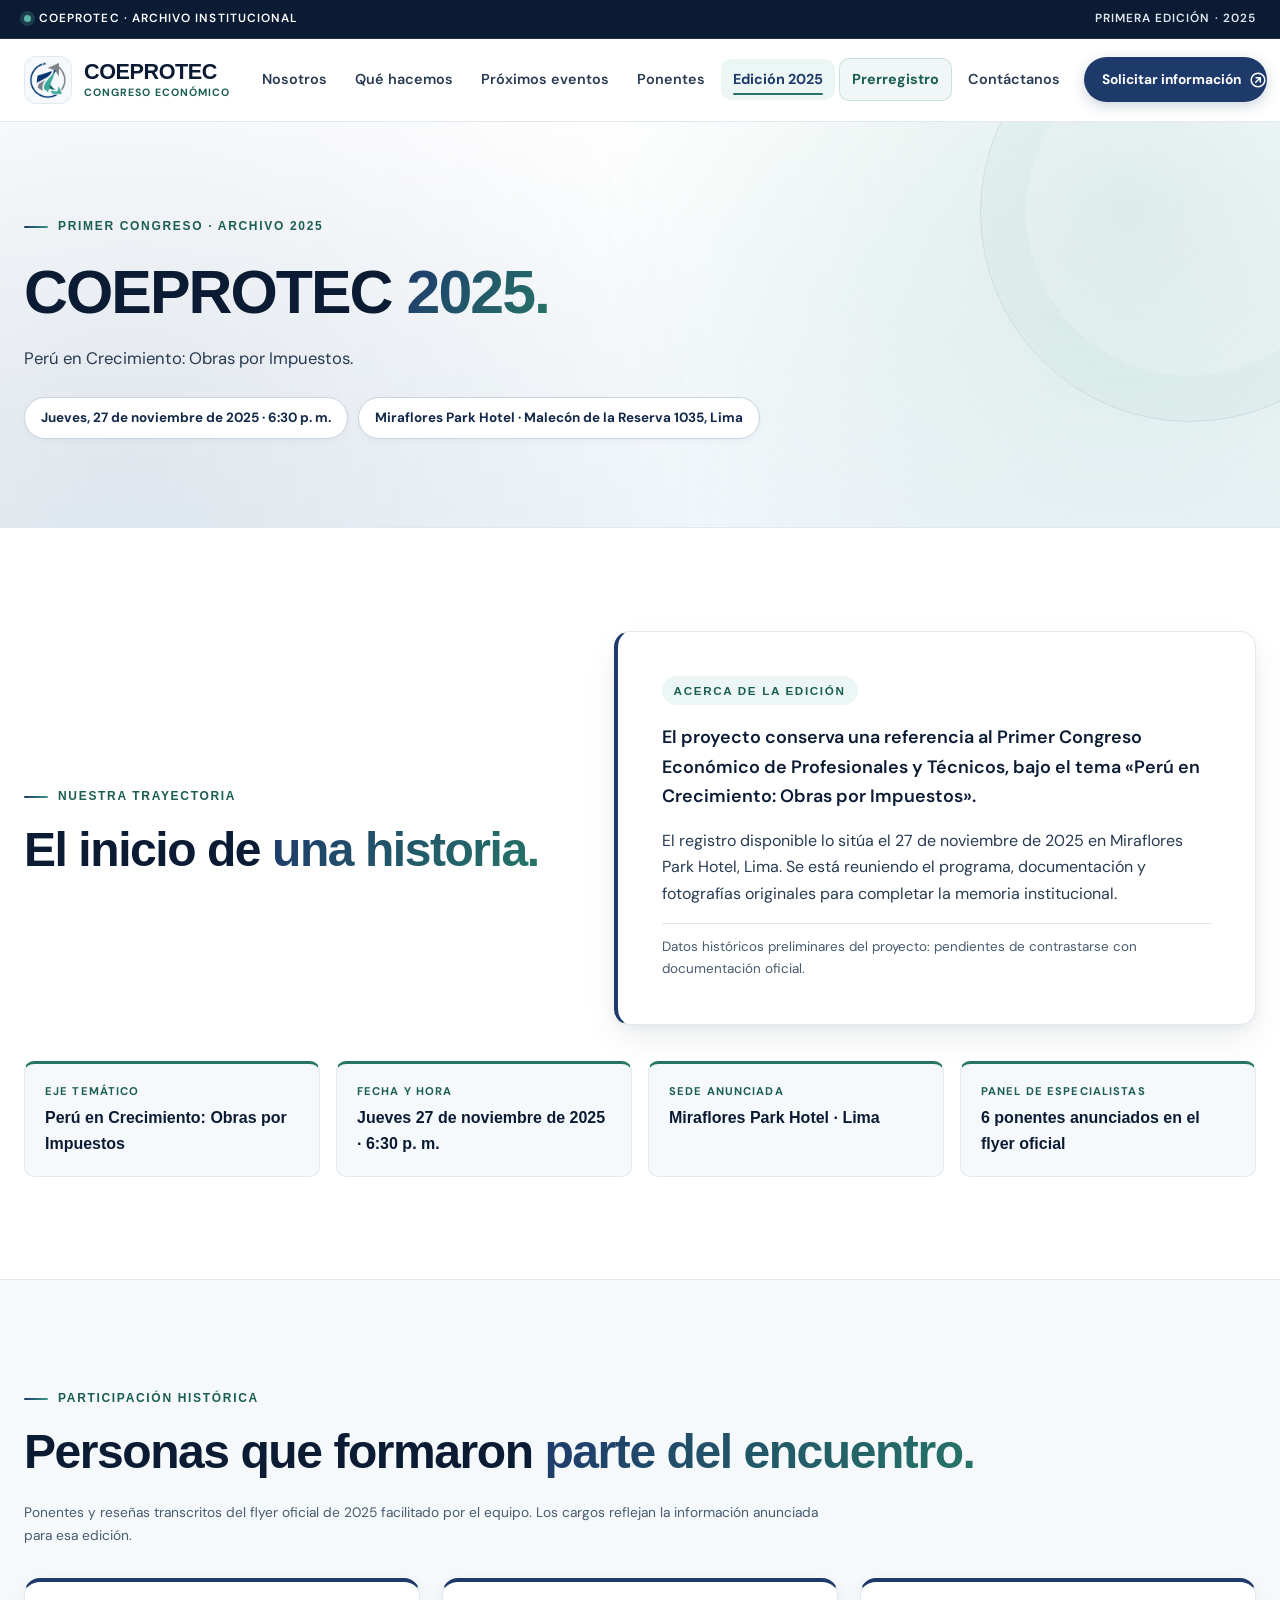
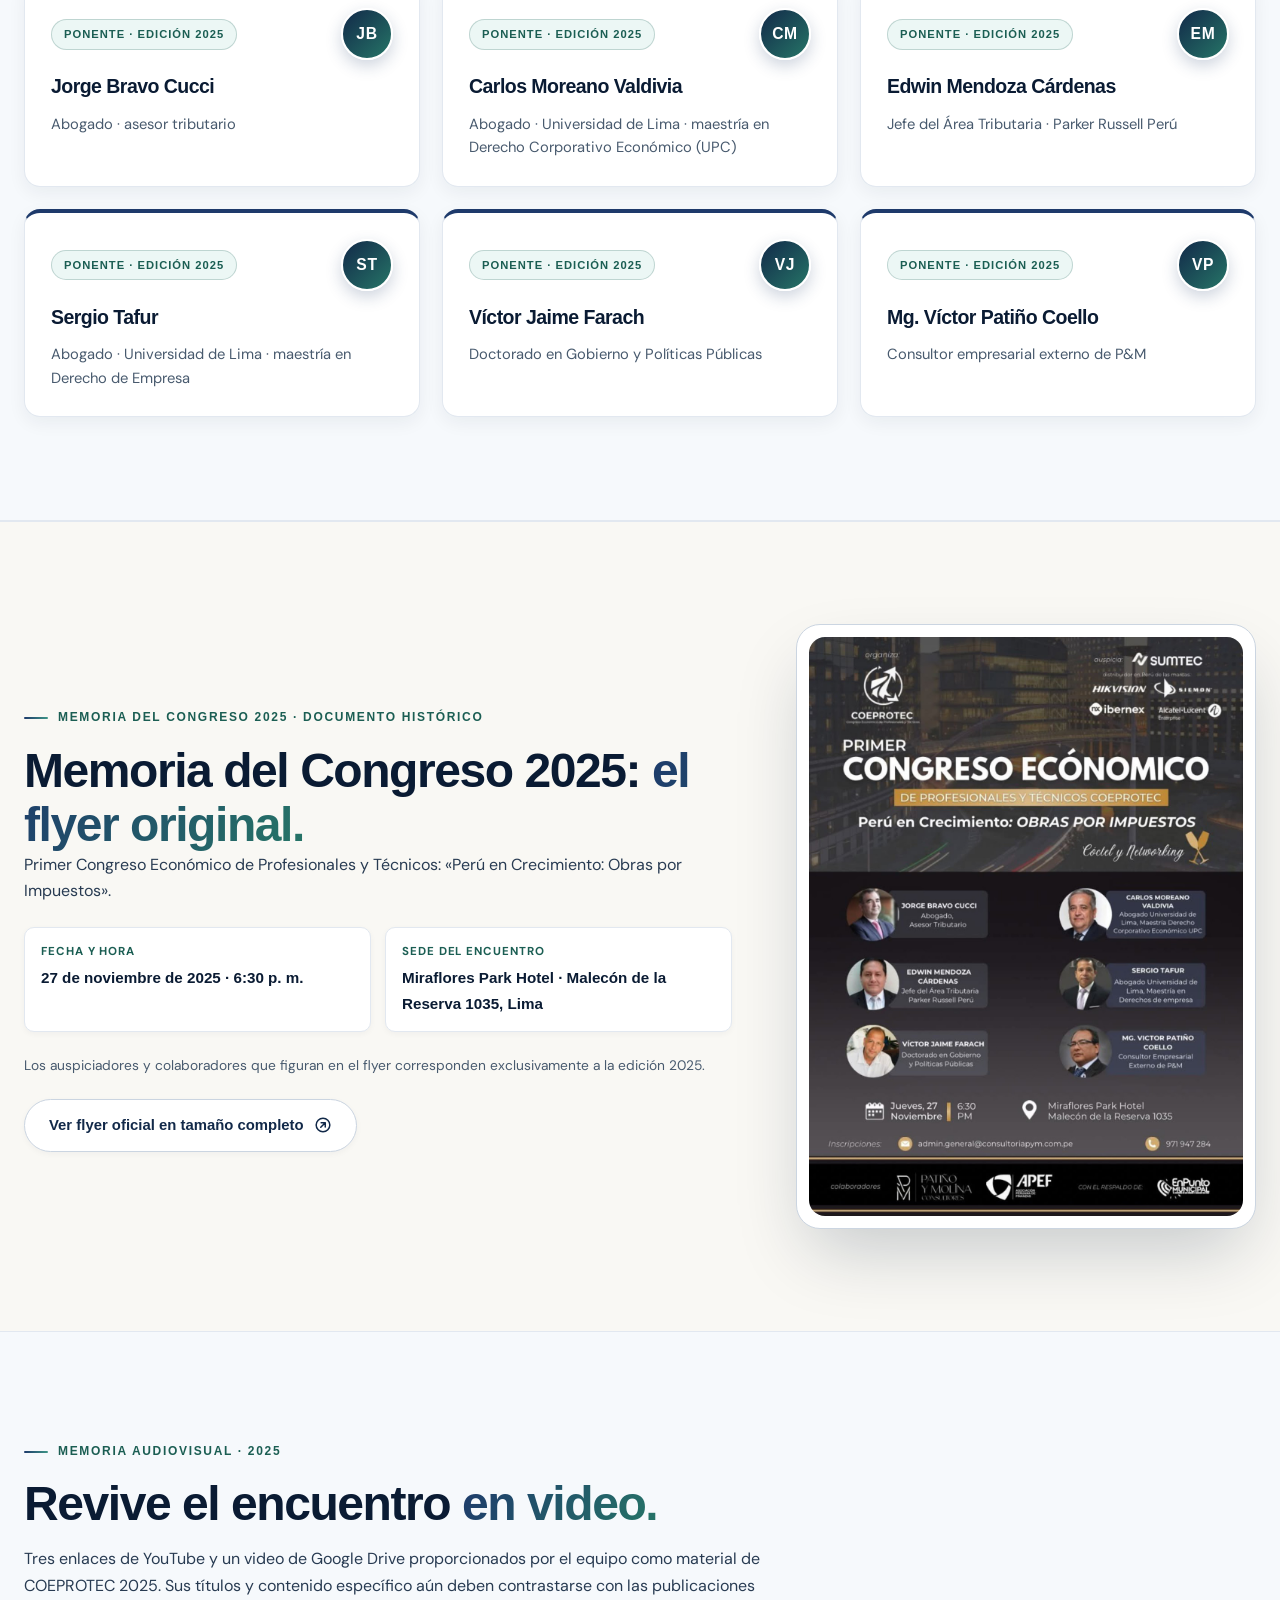
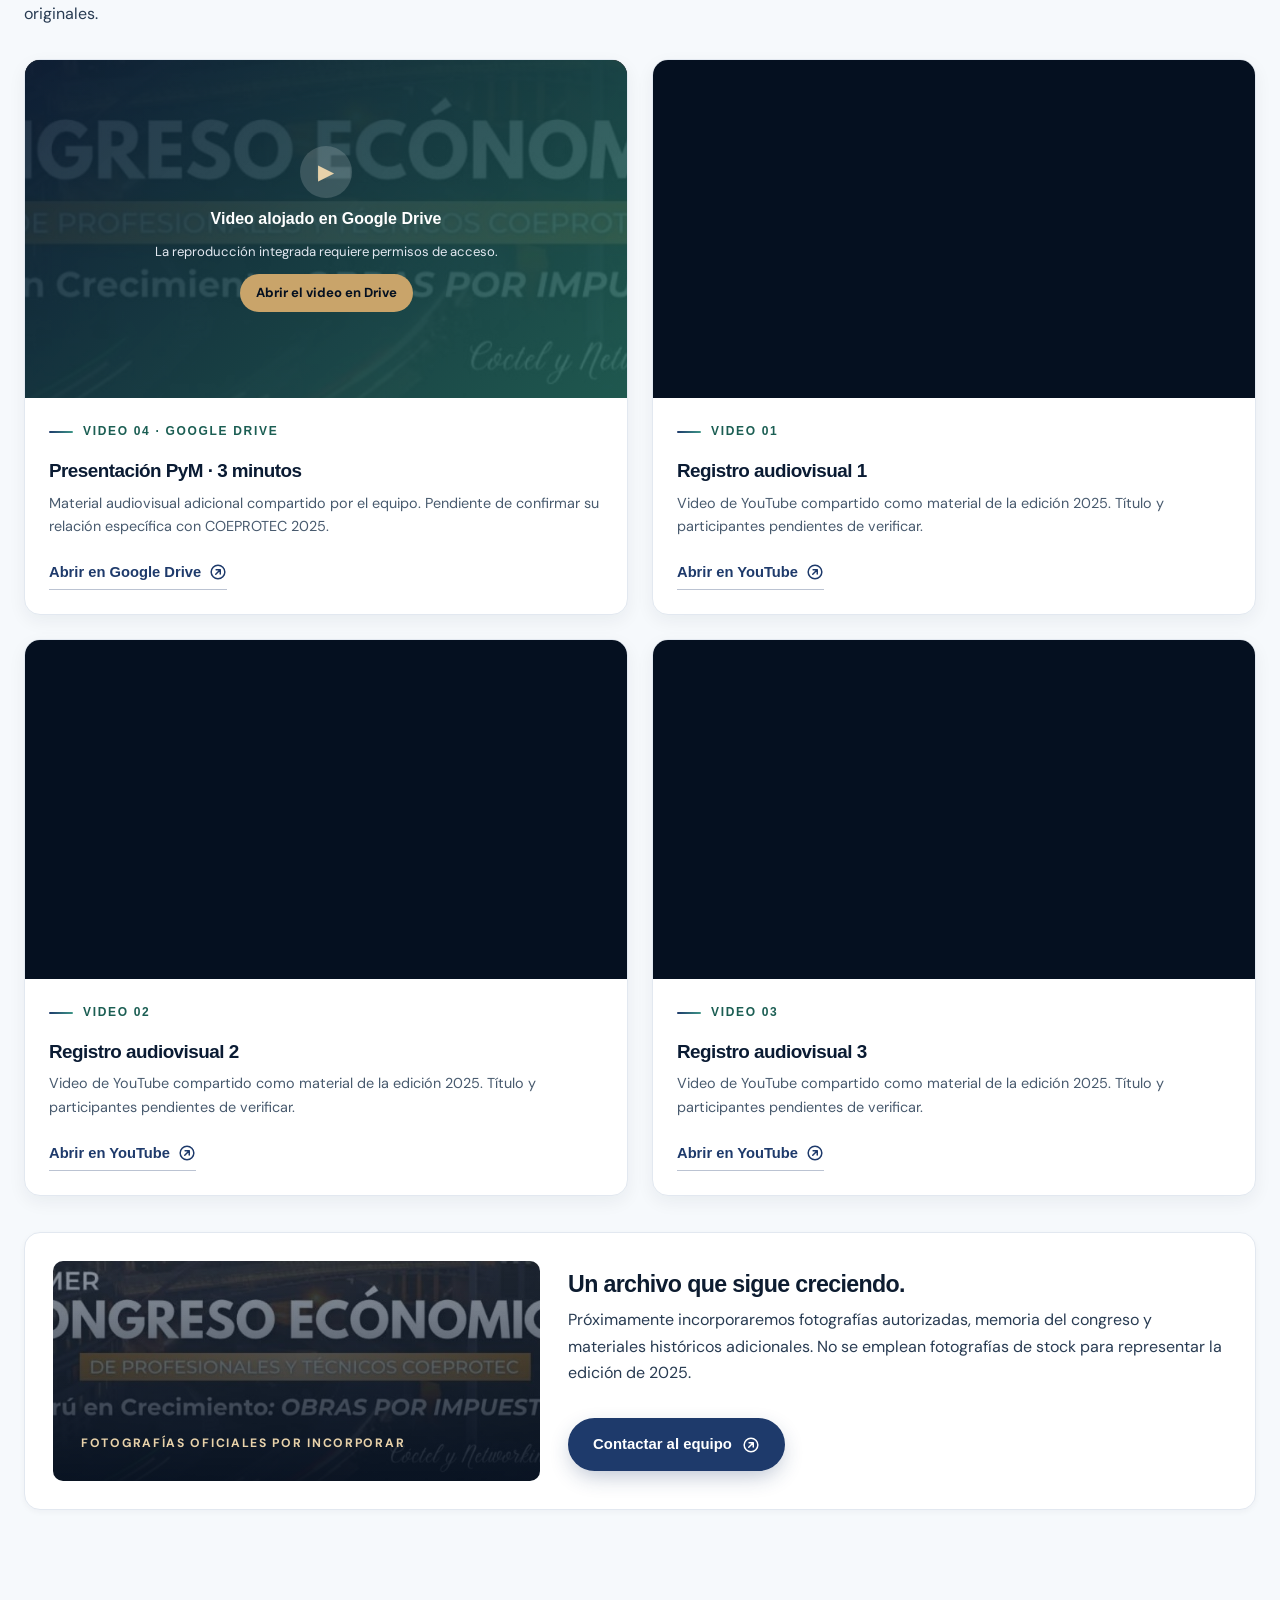
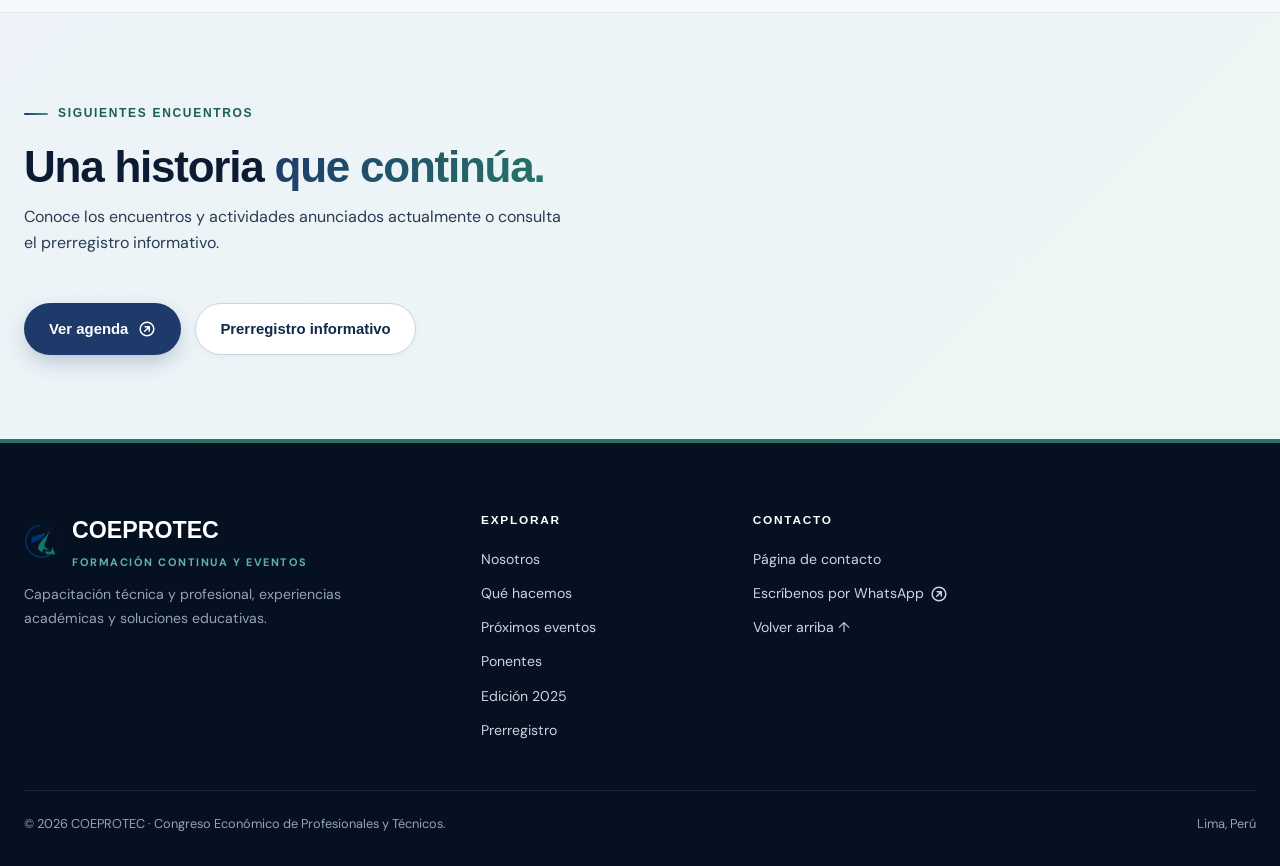
==== commit 8a343ab6: "feat(ui): enriquecer diseno visual COEPROTEC con fotografias y multimedia" ====
--- a/coeprotec-2025.html
+++ b/coeprotec-2025.html
@@ -19,9 +19,9 @@
   <link rel="apple-touch-icon" href="img/apple-touch-icon.png">
   <link rel="preload" href="fonts/manrope-latin-wght.woff2" as="font" type="font/woff2" crossorigin>
   <link rel="preload" href="fonts/dm-sans-latin-wght.woff2" as="font" type="font/woff2" crossorigin>
-  <link rel="stylesheet" href="css/event.css?v=20261102">
-  <script src="js/event.js?v=20261102" defer></script>
-  <script src="js/redes-oficiales.js?v=20261102" defer></script>
+  <link rel="stylesheet" href="css/event.css?v=20261102b">
+  <script src="js/event.js?v=20261102b" defer></script>
+  <script src="js/redes-oficiales.js?v=20261102b" defer></script>
   <link rel="canonical" href="https://www.coeprotec.com/coeprotec-2025.html">
 </head>
 <body>
@@ -38,7 +38,7 @@
     <div class="container nav-shell">
       <a class="brand" href="index.html" aria-label="COEPROTEC, ir al inicio">
         <span class="brand-symbol" aria-hidden="true">
-          <img src="img/coeprotec-isotipo.png" alt="" width="40" height="40">
+          <img src="img/coeprotec-isotipo.png" alt="" width="38" height="38">
         </span>
         <span class="brand-text">COEPROTEC<small>CONGRESO ECONÓMICO</small></span>
       </a>
@@ -51,6 +51,7 @@
         <a href="inscripciones.html">Próximos eventos</a>
         <a href="ponentes.html">Ponentes</a>
         <a href="coeprotec-2025.html" aria-current="page">Edición 2025</a>
+        <a class="nav-prereg-link" href="index.html#prerregistro">Prerregistro</a>
         <a href="contacto.html">Contáctanos</a>
         <a class="nav-cta" href="https://wa.me/51971947284?text=Hola%2C%20quiero%20informaci%C3%B3n%20sobre%20COEPROTEC" target="_blank" rel="noopener noreferrer">
           Solicitar información
@@ -74,23 +75,44 @@
       </div>
     </section>
 
-    <!-- Acerca de la edición -->
+    <!-- Acerca de la edición y Ficha Histórica -->
     <section class="section">
-      <div class="container historic-intro">
-        <div>
-          <p class="section-index">NUESTRA TRAYECTORIA</p>
-          <h2 class="section-title">El inicio de <em>una historia.</em></h2>
-        </div>
-        <div class="reading-card">
-          <span class="reading-card-label">ACERCA DE LA EDICIÓN</span>
-          <p class="reading-lead">El proyecto conserva una referencia al Primer Congreso Económico de Profesionales y Técnicos, bajo el tema «Perú en Crecimiento: Obras por Impuestos».</p>
-          <p>El registro disponible lo sitúa el 27 de noviembre de 2025 en Miraflores Park Hotel, Lima. Se está reuniendo el programa, documentación y fotografías originales para completar la memoria institucional.</p>
-          <p class="heritage-note">Datos históricos preliminares del proyecto: pendientes de contrastarse con documentación oficial.</p>
-        </div>
-      </div>
-    </section>
-
-    <!-- Ponentes 2025 (6 ponentes del flyer oficial) -->
+      <div class="container">
+        <div class="historic-intro">
+          <div>
+            <p class="section-index">NUESTRA TRAYECTORIA</p>
+            <h2 class="section-title">El inicio de <em>una historia.</em></h2>
+          </div>
+          <div class="reading-card">
+            <span class="reading-card-label">ACERCA DE LA EDICIÓN</span>
+            <p class="reading-lead">El proyecto conserva una referencia al Primer Congreso Económico de Profesionales y Técnicos, bajo el tema «Perú en Crecimiento: Obras por Impuestos».</p>
+            <p>El registro disponible lo sitúa el 27 de noviembre de 2025 en Miraflores Park Hotel, Lima. Se está reuniendo el programa, documentación y fotografías originales para completar la memoria institucional.</p>
+            <p class="heritage-note">Datos históricos preliminares del proyecto: pendientes de contrastarse con documentación oficial.</p>
+          </div>
+        </div>
+
+        <div class="historic-summary-strip" aria-label="Datos documentados del flyer 2025">
+          <div class="historic-summary-item">
+            <small>Eje temático</small>
+            <strong>Perú en Crecimiento: Obras por Impuestos</strong>
+          </div>
+          <div class="historic-summary-item">
+            <small>Fecha y hora</small>
+            <strong>Jueves 27 de noviembre de 2025 · 6:30 p. m.</strong>
+          </div>
+          <div class="historic-summary-item">
+            <small>Sede anunciada</small>
+            <strong>Miraflores Park Hotel · Lima</strong>
+          </div>
+          <div class="historic-summary-item">
+            <small>Panel de especialistas</small>
+            <strong>6 ponentes anunciados en el flyer oficial</strong>
+          </div>
+        </div>
+      </div>
+    </section>
+
+    <!-- Ponentes 2025 (6 ponentes del flyer oficial con monogramas elegantes) -->
     <section class="section services-section">
       <div class="container">
         <p class="section-index">PARTICIPACIÓN HISTÓRICA</p>
@@ -149,12 +171,12 @@
       </div>
     </section>
 
-    <!-- Flyer Oficial 2025 -->
-    <section class="section archive-flyer" aria-labelledby="archivo-flyer-title">
+    <!-- Memoria del Congreso 2025: Flyer Oficial -->
+    <section class="section archive-flyer" id="memoria-2025" aria-labelledby="archivo-flyer-title">
       <div class="container archive-flyer-layout">
         <div>
-          <p class="section-index">DOCUMENTO HISTÓRICO · 2025</p>
-          <h2 class="section-title" id="archivo-flyer-title">El flyer <em>original.</em></h2>
+          <p class="section-index">MEMORIA DEL CONGRESO 2025 · DOCUMENTO HISTÓRICO</p>
+          <h2 class="section-title" id="archivo-flyer-title">Memoria del Congreso 2025: <em>el flyer original.</em></h2>
           <p>Primer Congreso Económico de Profesionales y Técnicos: «Perú en Crecimiento: Obras por Impuestos».</p>
           <div class="archive-flyer-meta">
             <div>
@@ -168,7 +190,7 @@
           </div>
           <p class="archive-source-note">Los auspiciadores y colaboradores que figuran en el flyer corresponden exclusivamente a la edición 2025.</p>
           <a class="button button-outline" href="img/eventos/coeprotec-flyer-2025.jpg" target="_blank" rel="noopener noreferrer">
-            Ver afiche en tamaño completo
+            Ver flyer oficial en tamaño completo
             <svg class="link-icon" viewBox="0 0 24 24" width="18" height="18" fill="none" stroke="currentColor" stroke-width="2" stroke-linecap="round" stroke-linejoin="round" aria-hidden="true" focusable="false"><circle cx="12" cy="12" r="9.1"/><path d="M9 15 15 9M9.5 9H15v5.5"/></svg>
           </a>
         </div>
@@ -253,12 +275,12 @@
         </div>
 
         <div class="historic-media-grid archive-photo-placeholder">
-          <div class="historic-media-cover" role="img" aria-label="Espacio reservado para fotografías oficiales de la edición 2025">
+          <div class="historic-media-cover" role="img" aria-label="Detalle gráfico del afiche oficial 2025; espacio reservado para fotografías oficiales de la edición 2025">
             <span>FOTOGRAFÍAS OFICIALES POR INCORPORAR</span>
           </div>
           <div class="historic-media-message">
             <h3>Un archivo que sigue creciendo.</h3>
-            <p>Próximamente incorporaremos fotografías autorizadas, memoria del congreso y materiales históricos adicionales de la edición 2025.</p>
+            <p>Próximamente incorporaremos fotografías autorizadas, memoria del congreso y materiales históricos adicionales. No se emplean fotografías de stock para representar la edición de 2025.</p>
             <a class="button button-dark" href="contacto.html">
               Contactar al equipo
               <svg class="link-icon" viewBox="0 0 24 24" width="18" height="18" fill="none" stroke="currentColor" stroke-width="2" stroke-linecap="round" stroke-linejoin="round" aria-hidden="true" focusable="false"><circle cx="12" cy="12" r="9.1"/><path d="M9 15 15 9M9.5 9H15v5.5"/></svg>
@@ -274,11 +296,14 @@
         <div>
           <p class="section-index">SIGUIENTES ENCUENTROS</p>
           <h2>Una historia <em>que continúa.</em></h2>
-          <p>Conoce los encuentros y actividades anunciados actualmente.</p>
-          <a class="button button-dark" href="inscripciones.html">
-            Ver agenda
-            <svg class="link-icon" viewBox="0 0 24 24" width="18" height="18" fill="none" stroke="currentColor" stroke-width="2" stroke-linecap="round" stroke-linejoin="round" aria-hidden="true" focusable="false"><circle cx="12" cy="12" r="9.1"/><path d="M9 15 15 9M9.5 9H15v5.5"/></svg>
-          </a>
+          <p>Conoce los encuentros y actividades anunciados actualmente o consulta el prerregistro informativo.</p>
+          <div class="hero-actions">
+            <a class="button button-dark" href="inscripciones.html">
+              Ver agenda
+              <svg class="link-icon" viewBox="0 0 24 24" width="18" height="18" fill="none" stroke="currentColor" stroke-width="2" stroke-linecap="round" stroke-linejoin="round" aria-hidden="true" focusable="false"><circle cx="12" cy="12" r="9.1"/><path d="M9 15 15 9M9.5 9H15v5.5"/></svg>
+            </a>
+            <a class="button button-outline" href="index.html#prerregistro">Prerregistro informativo</a>
+          </div>
         </div>
       </div>
     </section>
@@ -300,6 +325,7 @@
         <a href="inscripciones.html">Próximos eventos</a>
         <a href="ponentes.html">Ponentes</a>
         <a href="coeprotec-2025.html">Edición 2025</a>
+        <a href="index.html#prerregistro">Prerregistro</a>
       </div>
       <div>
         <span>CONTACTO</span>
--- a/css/event.css
+++ b/css/event.css
@@ -1,8 +1,8 @@
 /* ==========================================================================
-   COEPROTEC 2026 — Sistema de Diseño Institucional Luminoso, Tecnológico & Premium
-   Paleta derivada del isotipo oficial: Azul Marino (#1E3A6B / #0A1B33),
-   Turquesa (#4FA294 / #236B5E), Gris Acero (#8A9096) y Acento Dorado (#C9A46A).
-   Superficies predominantemente blancas y luminosas.
+   COEPROTEC 2026 — Sistema de Diseño Institucional Luminoso, Expresivo & Premium
+   Dirección de arte: Fondos claros, fotografía editorial e institucional real,
+   geometría del isotipo, acentos en azul marino (#0A1B33 / #1E3A6B),
+   turquesa (#1E6357 / #3E9687) y dorado (#C9A46A).
    ========================================================================== */
 
 @font-face {
@@ -30,48 +30,50 @@
 }
 
 :root {
-  /* Superficies luminosas */
+  /* Superficies claras y luminosas */
   --bg-white: #FFFFFF;
-  --bg-subtle: #F7FAFC;
-  --bg-tint: #EEF4F8;
-  --bg-teal-tint: #EFF8F6;
-
-  /* Identidad del isotipo */
-  --navy-950: #061325;
+  --bg-subtle: #F6F9FC;
+  --bg-warm: #F9F8F4;
+  --bg-tint: #EDF3F8;
+  --bg-teal-tint: #ECF7F5;
+
+  /* Paleta institucional del isotipo */
+  --navy-950: #051020;
   --navy-900: #0A1B33;
-  --navy-800: #132A4A;
+  --navy-800: #122949;
   --navy-700: #1E3A6B;
   --navy-600: #294D8A;
 
-  --teal-700: #1E6357; /* >= 6.8:1 sobre blanco, AA/AAA para texto pequeño */
-  --teal-600: #2A7B6C;
+  --teal-700: #1B5E53; /* >= 7.2:1 sobre blanco */
+  --teal-600: #267567;
   --teal-500: #3E9687;
-  --teal-400: #5BB3A4;
+  --teal-400: #5EB5A6;
   --teal-100: #DDF2EE;
 
-  --gold-700: #7A5824; /* >= 6.1:1 sobre blanco */
+  --gold-700: #765420;
   --gold-500: #C9A46A;
-  --gold-300: #E5CFA6;
-  --gold-100: #FBF5EA;
-
-  /* Tipografía y bordes */
-  --ink-900: #0F1E32;
-  --ink-700: #2C3E55;
-  --ink-500: #4A5B6E; /* >= 6.5:1 sobre blanco */
+  --gold-400: #DAB983;
+  --gold-300: #E8D2AA;
+  --gold-100: #FBF4E6;
+
+  /* Texto y líneas */
+  --ink-900: #0D1C30;
+  --ink-700: #283B52;
+  --ink-500: #485A6E;
   --ink-400: #64748B;
 
   --border-light: #E2E8F0;
   --border-medium: #CBD5E1;
-  --border-teal: rgba(62, 150, 135, 0.32);
-
-  /* Sombras en capas */
-  --shadow-xs: 0 1px 2px rgba(10, 27, 51, 0.04);
-  --shadow-sm: 0 4px 14px rgba(10, 27, 51, 0.06);
-  --shadow-md: 0 12px 32px -4px rgba(10, 27, 51, 0.08), 0 4px 12px -2px rgba(10, 27, 51, 0.04);
-  --shadow-lg: 0 24px 54px -12px rgba(10, 27, 51, 0.13), 0 8px 20px -4px rgba(10, 27, 51, 0.05);
-  --shadow-teal: 0 16px 40px -8px rgba(30, 99, 87, 0.16);
-
-  /* Radios y medidas */
+  --border-teal: rgba(62, 150, 135, 0.34);
+
+  /* Sombras profundas y elegantes */
+  --shadow-xs: 0 2px 6px rgba(10, 27, 51, 0.04);
+  --shadow-sm: 0 6px 18px rgba(10, 27, 51, 0.06);
+  --shadow-md: 0 14px 36px -6px rgba(10, 27, 51, 0.10), 0 4px 12px -2px rgba(10, 27, 51, 0.05);
+  --shadow-lg: 0 26px 58px -12px rgba(10, 27, 51, 0.15), 0 10px 24px -6px rgba(10, 27, 51, 0.06);
+  --shadow-xl: 0 32px 72px -14px rgba(10, 27, 51, 0.22);
+
+  /* Radios */
   --radius-sm: 10px;
   --radius-md: 16px;
   --radius-lg: 24px;
@@ -88,7 +90,7 @@
 }
 
 /* ==========================================================================
-   1. Base y Reset
+   1. Base y Accesibilidad
    ========================================================================== */
 *, *::before, *::after {
   box-sizing: border-box;
@@ -135,12 +137,16 @@
   display: block;
 }
 
+figure {
+  margin: 0;
+}
+
 h1, h2, h3, h4 {
   font-family: var(--font-heading);
   color: var(--ink-900);
   margin: 0;
   letter-spacing: -0.028em;
-  line-height: 1.14;
+  line-height: 1.13;
 }
 
 p {
@@ -181,19 +187,19 @@
 }
 
 .container {
-  width: min(100% - 48px, 1220px);
+  width: min(100% - 48px, 1240px);
   margin-inline: auto;
 }
 
 /* ==========================================================================
-   2. Barra superior y Navegación Principal Unificada
+   2. Barra Superior y Navegación Principal
    ========================================================================== */
 .announcement {
   background: var(--navy-900);
   color: #E2E8F0;
-  font-size: 0.75rem;
+  font-size: 0.74rem;
   font-weight: 600;
-  letter-spacing: 0.08em;
+  letter-spacing: 0.09em;
   text-transform: uppercase;
   border-bottom: 1px solid rgba(255, 255, 255, 0.08);
 }
@@ -218,16 +224,16 @@
   height: 7px;
   border-radius: 50%;
   background: var(--teal-400);
-  box-shadow: 0 0 0 4px rgba(91, 179, 164, 0.2);
+  box-shadow: 0 0 0 4px rgba(94, 181, 166, 0.22);
 }
 
 .site-header {
   position: sticky;
   top: 0;
   z-index: 100;
-  background: rgba(255, 255, 255, 0.92);
-  backdrop-filter: blur(14px);
-  -webkit-backdrop-filter: blur(14px);
+  background: rgba(255, 255, 255, 0.93);
+  backdrop-filter: blur(16px);
+  -webkit-backdrop-filter: blur(16px);
   border-bottom: 1px solid var(--border-light);
   transition: box-shadow 0.25s ease, background-color 0.25s ease;
 }
@@ -241,25 +247,25 @@
   display: flex;
   align-items: center;
   justify-content: space-between;
-  gap: 24px;
+  gap: 20px;
   min-height: 82px;
 }
 
 .brand {
   display: inline-flex;
   align-items: center;
-  gap: 13px;
+  gap: 12px;
   font-family: var(--font-heading);
   font-weight: 800;
-  font-size: 1.38rem;
+  font-size: 1.35rem;
   letter-spacing: -0.02em;
   color: var(--navy-900);
   flex-shrink: 0;
 }
 
 .brand-symbol {
-  width: 50px;
-  height: 50px;
+  width: 48px;
+  height: 48px;
   border-radius: 12px;
   display: grid;
   place-items: center;
@@ -271,13 +277,13 @@
 }
 
 .brand:hover .brand-symbol {
-  transform: scale(1.03);
+  transform: scale(1.04);
   border-color: var(--border-teal);
 }
 
 .brand-symbol img {
-  width: 40px;
-  height: 40px;
+  width: 38px;
+  height: 38px;
   object-fit: contain;
 }
 
@@ -290,7 +296,7 @@
 .brand small {
   display: block;
   font-family: var(--font-body);
-  font-size: 0.68rem;
+  font-size: 0.66rem;
   font-weight: 700;
   letter-spacing: 0.1em;
   text-transform: uppercase;
@@ -301,17 +307,18 @@
 .main-nav {
   display: flex;
   align-items: center;
-  gap: 6px;
+  gap: 4px;
   margin-left: auto;
 }
 
 .main-nav > a:not(.nav-cta) {
   position: relative;
-  padding: 9px 13px;
-  font-size: 0.92rem;
+  padding: 9px 12px;
+  font-size: 0.9rem;
   font-weight: 600;
   color: var(--ink-700);
   border-radius: var(--radius-sm);
+  white-space: nowrap;
 }
 
 .main-nav > a:not(.nav-cta):hover {
@@ -328,26 +335,39 @@
 .main-nav > a[aria-current="page"]::after {
   content: '';
   position: absolute;
-  left: 13px;
-  right: 13px;
+  left: 12px;
+  right: 12px;
   bottom: 5px;
   height: 2px;
   border-radius: 2px;
   background: var(--teal-600);
 }
 
+.nav-prereg-link {
+  color: var(--teal-700) !important;
+  font-weight: 700 !important;
+  background: rgba(62, 150, 135, 0.08);
+  border: 1px solid rgba(62, 150, 135, 0.22);
+}
+
+.nav-prereg-link:hover {
+  background: var(--bg-teal-tint) !important;
+  border-color: var(--teal-600);
+}
+
 .nav-cta {
   display: inline-flex;
   align-items: center;
   gap: 8px;
-  margin-left: 10px;
+  margin-left: 8px;
   padding: 11px 18px;
   background: var(--navy-700);
   color: #FFFFFF !important;
-  font-size: 0.88rem;
+  font-size: 0.86rem;
   font-weight: 700;
   border-radius: var(--radius-pill);
   box-shadow: 0 4px 14px rgba(30, 58, 107, 0.22);
+  white-space: nowrap;
 }
 
 .nav-cta:hover {
@@ -398,11 +418,11 @@
   display: inline-flex;
   align-items: center;
   justify-content: center;
-  gap: 12px;
+  gap: 10px;
   min-height: 50px;
   padding: 13px 24px;
   font-family: var(--font-heading);
-  font-size: 0.94rem;
+  font-size: 0.93rem;
   font-weight: 700;
   border-radius: var(--radius-pill);
   border: 1px solid transparent;
@@ -413,7 +433,6 @@
   transform: translateY(-2px);
 }
 
-/* Primary: Azul marino institucional sobre fondos claros */
 .button-primary,
 .button-dark {
   background: var(--navy-700);
@@ -427,20 +446,17 @@
   box-shadow: 0 14px 28px -4px rgba(10, 27, 51, 0.38);
 }
 
-/* Accent: Turquesa/Dorado con contraste verificado */
 .button-gold {
   background: var(--teal-700);
   color: #FFFFFF;
-  box-shadow: 0 8px 22px -4px rgba(30, 99, 87, 0.32);
+  box-shadow: 0 8px 22px -4px rgba(27, 94, 83, 0.32);
 }
 
 .button-gold:hover {
   background: var(--navy-800);
   color: #FFFFFF;
-  box-shadow: 0 14px 28px -4px rgba(19, 42, 74, 0.36);
-}
-
-/* Outline: Secundario luminoso */
+}
+
 .button-outline {
   background: var(--bg-white);
   color: var(--navy-800);
@@ -458,10 +474,10 @@
   align-items: center;
   gap: 8px;
   font-family: var(--font-heading);
-  font-size: 0.93rem;
+  font-size: 0.92rem;
   font-weight: 700;
   color: var(--navy-700);
-  padding: 6px 0;
+  padding: 5px 0;
   border-bottom: 1.5px solid rgba(30, 58, 107, 0.3);
 }
 
@@ -471,13 +487,13 @@
 }
 
 .text-link.light {
-  color: var(--navy-800);
-  border-bottom-color: rgba(19, 42, 74, 0.3);
+  color: #FFFFFF;
+  border-bottom-color: var(--teal-400);
 }
 
 .text-link.light:hover {
-  color: var(--teal-700);
-  border-bottom-color: var(--teal-700);
+  color: var(--gold-300);
+  border-bottom-color: var(--gold-300);
 }
 
 .link-icon {
@@ -504,19 +520,13 @@
   position: relative;
 }
 
-.section-subtle {
-  background: var(--bg-subtle);
-  border-top: 1px solid var(--border-light);
-  border-bottom: 1px solid var(--border-light);
-}
-
 .eyebrow,
 .section-index {
   display: inline-flex;
   align-items: center;
   gap: 10px;
   font-family: var(--font-heading);
-  font-size: 0.76rem;
+  font-size: 0.75rem;
   font-weight: 800;
   letter-spacing: 0.14em;
   text-transform: uppercase;
@@ -532,10 +542,6 @@
   height: 2px;
   border-radius: 2px;
   background: linear-gradient(90deg, var(--navy-700), var(--teal-500));
-}
-
-.eyebrow .eyebrow-line + * {
-  margin-left: 2px;
 }
 
 .eyebrow::before {
@@ -580,8 +586,8 @@
 
 .section-head > p,
 .section-head .section-support {
-  max-width: 430px;
-  font-size: 0.98rem;
+  max-width: 440px;
+  font-size: 0.96rem;
   line-height: 1.7;
   color: var(--ink-500);
   margin: 0;
@@ -594,25 +600,25 @@
 }
 
 /* ==========================================================================
-   5. Hero Principal (Portada Luminosa y Tecnológica)
+   5. Hero Principal (Con Fotografía Editorial + Tarjeta de Evento + Geometría)
    ========================================================================== */
 .hero {
   position: relative;
   overflow: hidden;
   background:
-    radial-gradient(circle at 85% 18%, rgba(62, 150, 135, 0.14) 0%, transparent 45%),
-    radial-gradient(circle at 12% 80%, rgba(30, 58, 107, 0.08) 0%, transparent 48%),
-    linear-gradient(180deg, #FFFFFF 0%, #F4F8FB 100%);
+    radial-gradient(circle at 86% 18%, rgba(62, 150, 135, 0.16) 0%, transparent 45%),
+    radial-gradient(circle at 10% 82%, rgba(30, 58, 107, 0.10) 0%, transparent 50%),
+    linear-gradient(180deg, #FFFFFF 0%, #F1F6FA 100%);
   border-bottom: 1px solid var(--border-light);
 }
 
 .hero-grid {
   position: absolute;
   inset: 0;
-  background-image: radial-gradient( rgba(30, 58, 107, 0.13) 1px, transparent 1px );
+  background-image: radial-gradient(rgba(30, 58, 107, 0.12) 1px, transparent 1px);
   background-size: 28px 28px;
-  mask-image: linear-gradient(135deg, rgba(0,0,0,0.65) 10%, transparent 80%);
-  -webkit-mask-image: linear-gradient(135deg, rgba(0,0,0,0.65) 10%, transparent 80%);
+  mask-image: linear-gradient(135deg, rgba(0,0,0,0.6) 10%, transparent 80%);
+  -webkit-mask-image: linear-gradient(135deg, rgba(0,0,0,0.6) 10%, transparent 80%);
   pointer-events: none;
 }
 
@@ -620,44 +626,44 @@
   position: relative;
   z-index: 1;
   display: grid;
-  grid-template-columns: minmax(0, 1.18fr) minmax(320px, 0.82fr);
-  gap: clamp(32px, 5vw, 64px);
-  align-items: center;
-  padding-block: clamp(54px, 7vw, 92px);
+  grid-template-columns: minmax(0, 1.05fr) minmax(360px, 0.95fr);
+  gap: clamp(32px, 5vw, 60px);
+  align-items: center;
+  padding-block: clamp(48px, 6vw, 84px);
 }
 
 .hero h1 {
-  font-size: clamp(2.5rem, 5.2vw, 4.25rem);
+  font-size: clamp(2.45rem, 5vw, 4.15rem);
   font-weight: 800;
   color: var(--navy-900);
   letter-spacing: -0.035em;
   line-height: 1.06;
-  margin: 14px 0 22px;
-  max-width: 680px;
+  margin: 14px 0 20px;
+  max-width: 640px;
 }
 
 .hero-intro {
-  font-size: clamp(1.04rem, 1.35vw, 1.18rem);
+  font-size: clamp(1.03rem, 1.3vw, 1.15rem);
   line-height: 1.75;
   color: var(--ink-700);
-  max-width: 580px;
+  max-width: 560px;
   margin: 0;
 }
 
 .hero-actions {
   display: flex;
   align-items: center;
-  gap: 20px;
+  gap: 14px;
   flex-wrap: wrap;
-  margin-top: 32px;
+  margin-top: 28px;
 }
 
 .hero-pillars {
   display: grid;
   grid-template-columns: repeat(3, minmax(0, 1fr));
   gap: 14px;
-  margin-top: 40px;
-  padding-top: 28px;
+  margin-top: 36px;
+  padding-top: 24px;
   border-top: 1px solid var(--border-light);
 }
 
@@ -677,7 +683,7 @@
   place-items: center;
   flex-shrink: 0;
   font-weight: 800;
-  font-size: 0.8rem;
+  font-size: 0.78rem;
 }
 
 .hero-pillar strong {
@@ -688,19 +694,85 @@
 }
 
 .hero-pillar span {
-  font-size: 0.78rem;
+  font-size: 0.77rem;
   color: var(--ink-500);
 }
 
-/* Tarjeta lateral del Hero: Composición con isotipo y Próximo Encuentro */
+/* Columna Visual Derecha del Hero: Fotografía Editorial + Tarjeta Superpuesta */
+.hero-visual-stack {
+  position: relative;
+  display: flex;
+  flex-direction: column;
+  gap: 16px;
+}
+
+.hero-orbit-ring {
+  position: absolute;
+  right: -36px;
+  top: -36px;
+  width: 240px;
+  height: 240px;
+  border-radius: 50%;
+  border: 1.5px dashed rgba(30, 58, 107, 0.22);
+  pointer-events: none;
+  animation: slowSpin 80s linear infinite;
+}
+
+@keyframes slowSpin {
+  to { transform: rotate(360deg); }
+}
+
+.hero-photo-frame {
+  position: relative;
+  border-radius: var(--radius-lg);
+  overflow: hidden;
+  box-shadow: var(--shadow-lg);
+  border: 4px solid var(--bg-white);
+  aspect-ratio: 16 / 10;
+  background: var(--navy-900);
+}
+
+.hero-photo-frame img {
+  width: 100%;
+  height: 100%;
+  object-fit: cover;
+  transition: transform 0.6s ease;
+}
+
+.hero-photo-frame:hover img {
+  transform: scale(1.03);
+}
+
+.hero-photo-caption {
+  position: absolute;
+  inset: auto 0 0 0;
+  padding: 28px 18px 12px;
+  background: linear-gradient(0deg, rgba(5, 16, 32, 0.86) 0%, rgba(5, 16, 32, 0.45) 65%, transparent 100%);
+  color: #E2E8F0;
+  font-size: 0.74rem;
+  display: flex;
+  justify-content: space-between;
+  align-items: center;
+  gap: 12px;
+}
+
+.hero-photo-caption span:first-child {
+  font-weight: 700;
+  letter-spacing: 0.08em;
+  text-transform: uppercase;
+  color: var(--gold-300);
+}
+
 .hero-showcase {
   position: relative;
   background: var(--bg-white);
   border: 1px solid var(--border-light);
-  border-radius: var(--radius-lg);
-  padding: 28px;
+  border-radius: var(--radius-md);
+  padding: 22px 24px;
   box-shadow: var(--shadow-lg);
-  overflow: hidden;
+  margin-top: -32px;
+  margin-inline: 16px;
+  z-index: 2;
 }
 
 .hero-showcase::before {
@@ -710,23 +782,8 @@
   left: 0;
   right: 0;
   height: 4px;
+  border-radius: var(--radius-md) var(--radius-md) 0 0;
   background: linear-gradient(90deg, var(--navy-700), var(--teal-500), var(--gold-500));
-}
-
-.hero-showcase-orbit {
-  position: absolute;
-  right: -70px;
-  top: -70px;
-  width: 220px;
-  height: 220px;
-  border-radius: 50%;
-  border: 1px dashed rgba(30, 58, 107, 0.16);
-  pointer-events: none;
-  animation: slowSpin 75s linear infinite;
-}
-
-@keyframes slowSpin {
-  to { transform: rotate(360deg); }
 }
 
 .hero-showcase-head {
@@ -734,74 +791,43 @@
   align-items: center;
   justify-content: space-between;
   gap: 12px;
-  padding-bottom: 18px;
-  border-bottom: 1px solid var(--border-light);
+  margin-bottom: 10px;
 }
 
 .hero-showcase-badge {
   display: inline-flex;
   align-items: center;
   gap: 7px;
-  padding: 6px 12px;
+  padding: 5px 11px;
   border-radius: var(--radius-pill);
   background: var(--bg-teal-tint);
   color: var(--teal-700);
-  font-size: 0.72rem;
+  font-size: 0.7rem;
   font-weight: 800;
   letter-spacing: 0.08em;
   text-transform: uppercase;
 }
 
-.hero-showcase-mark {
-  width: 40px;
-  height: 40px;
-  object-fit: contain;
-}
-
-.hero-showcase-body {
-  padding-block: 20px;
-}
-
 .hero-showcase-date {
-  display: inline-flex;
-  align-items: center;
-  gap: 8px;
   font-family: var(--font-heading);
-  font-size: 0.82rem;
+  font-size: 0.78rem;
   font-weight: 800;
   color: var(--navy-700);
-  margin-bottom: 8px;
 }
 
 .hero-showcase-body h2 {
-  font-size: 1.25rem;
+  font-size: 1.08rem;
   font-weight: 800;
   color: var(--navy-900);
-  line-height: 1.3;
-  margin-bottom: 10px;
+  line-height: 1.32;
+  margin-bottom: 6px;
 }
 
 .hero-showcase-body p {
-  font-size: 0.9rem;
+  font-size: 0.84rem;
   color: var(--ink-500);
-  line-height: 1.6;
-  margin-bottom: 14px;
-}
-
-.hero-showcase-meta {
-  display: flex;
-  flex-wrap: wrap;
-  gap: 8px;
-  font-size: 0.78rem;
-  color: var(--ink-700);
-}
-
-.hero-showcase-meta span {
-  background: var(--bg-subtle);
-  border: 1px solid var(--border-light);
-  padding: 5px 10px;
-  border-radius: 6px;
-  font-weight: 600;
+  line-height: 1.55;
+  margin-bottom: 12px;
 }
 
 .hero-showcase-foot {
@@ -809,7 +835,7 @@
   align-items: center;
   justify-content: space-between;
   gap: 12px;
-  padding-top: 16px;
+  padding-top: 12px;
   border-top: 1px solid var(--border-light);
   flex-wrap: wrap;
 }
@@ -823,64 +849,106 @@
   padding-block: 14px;
   border-top: 1px solid var(--border-light);
   color: var(--ink-500);
-  font-size: 0.74rem;
+  font-size: 0.73rem;
   font-weight: 700;
   letter-spacing: 0.12em;
   text-transform: uppercase;
 }
 
 /* ==========================================================================
-   6. Video Oficial Edición 2026 (Integración Premium)
+   6. Sección Destacada: Presentación Oficial 2026 (Video Vertical)
    ========================================================================== */
 .edition-video {
-  background: linear-gradient(180deg, var(--bg-subtle) 0%, var(--bg-white) 100%);
+  background:
+    radial-gradient(circle at 18% 20%, rgba(62, 150, 135, 0.10) 0%, transparent 45%),
+    linear-gradient(180deg, var(--bg-subtle) 0%, var(--bg-white) 100%);
   border-bottom: 1px solid var(--border-light);
 }
 
+.edition-video-shell {
+  background: linear-gradient(135deg, var(--navy-900) 0%, var(--navy-800) 60%, #15394A 100%);
+  color: #FFFFFF;
+  border-radius: var(--radius-xl);
+  padding: clamp(32px, 5vw, 60px);
+  box-shadow: var(--shadow-xl);
+  position: relative;
+  overflow: hidden;
+}
+
+.edition-video-shell::before {
+  content: '';
+  position: absolute;
+  right: -120px;
+  bottom: -120px;
+  width: 420px;
+  height: 420px;
+  border-radius: 50%;
+  border: 1px solid rgba(94, 181, 166, 0.22);
+  box-shadow: inset 0 0 0 60px rgba(255, 255, 255, 0.03);
+  pointer-events: none;
+}
+
 .edition-video-layout {
-  display: grid;
-  grid-template-columns: minmax(0, 1.15fr) minmax(290px, 0.85fr);
-  gap: clamp(32px, 6vw, 84px);
-  align-items: center;
-}
-
-.edition-video-copy {
-  max-width: 600px;
+  position: relative;
+  z-index: 1;
+  display: grid;
+  grid-template-columns: minmax(0, 1.15fr) minmax(280px, 0.85fr);
+  gap: clamp(32px, 5vw, 72px);
+  align-items: center;
+}
+
+.edition-video-copy .section-index {
+  color: var(--gold-300);
+}
+
+.edition-video-copy .section-index::before {
+  background: var(--gold-400);
+}
+
+.edition-video-copy .section-title {
+  color: #FFFFFF;
+}
+
+.edition-video-copy .section-title em {
+  background: linear-gradient(120deg, var(--gold-300) 0%, var(--teal-400) 100%);
+  -webkit-background-clip: text;
+  background-clip: text;
+  color: transparent;
 }
 
 .edition-video-copy p {
-  font-size: 1.03rem;
+  font-size: 1.02rem;
   line-height: 1.75;
-  color: var(--ink-700);
+  color: #DCE6F2;
 }
 
 .edition-video-highlights {
   display: grid;
   grid-template-columns: repeat(2, minmax(0, 1fr));
   gap: 14px;
-  margin: 24px 0 28px;
+  margin: 26px 0 30px;
 }
 
 .edition-video-highlight {
-  background: var(--bg-white);
-  border: 1px solid var(--border-light);
-  border-left: 3px solid var(--teal-500);
+  background: rgba(255, 255, 255, 0.07);
+  border: 1px solid rgba(255, 255, 255, 0.14);
+  border-left: 3px solid var(--teal-400);
   padding: 14px 16px;
   border-radius: var(--radius-sm);
-  box-shadow: var(--shadow-xs);
+  backdrop-filter: blur(8px);
 }
 
 .edition-video-highlight strong {
   display: block;
   font-family: var(--font-heading);
-  font-size: 0.9rem;
-  color: var(--navy-900);
-  margin-bottom: 2px;
+  font-size: 0.92rem;
+  color: #FFFFFF;
+  margin-bottom: 3px;
 }
 
 .edition-video-highlight span {
-  font-size: 0.82rem;
-  color: var(--ink-500);
+  font-size: 0.81rem;
+  color: #CBD5E1;
 }
 
 .edition-video-actions {
@@ -888,35 +956,33 @@
   align-items: center;
   gap: 16px;
   flex-wrap: wrap;
-  margin-top: 24px;
-}
-
-.edition-video-stage {
-  position: relative;
+}
+
+.edition-video-actions .button-gold {
+  background: var(--gold-500);
+  color: var(--navy-950);
+  box-shadow: 0 10px 24px rgba(0, 0, 0, 0.25);
+}
+
+.edition-video-actions .button-gold:hover {
+  background: var(--gold-300);
+  color: var(--navy-950);
+}
+
+.edition-video-StageWrap {
   display: flex;
   justify-content: center;
-}
-
-.edition-video-stage::before {
-  content: '';
-  position: absolute;
-  inset: -16px;
-  border-radius: 36px;
-  background: radial-gradient(circle at 50% 30%, rgba(62, 150, 135, 0.18), rgba(30, 58, 107, 0.06) 70%, transparent);
-  z-index: 0;
-  pointer-events: none;
 }
 
 .edition-video-player {
   position: relative;
-  z-index: 1;
-  max-width: 350px;
+  max-width: 330px;
   width: 100%;
   padding: 12px;
-  border: 1px solid var(--border-medium);
+  border: 1px solid rgba(255, 255, 255, 0.24);
   border-radius: 28px;
-  background: var(--bg-white);
-  box-shadow: var(--shadow-lg);
+  background: rgba(255, 255, 255, 0.97);
+  box-shadow: 0 28px 64px rgba(0, 0, 0, 0.42);
 }
 
 .edition-video-bar {
@@ -924,11 +990,11 @@
   align-items: center;
   justify-content: space-between;
   padding: 4px 10px 10px;
-  font-size: 0.72rem;
-  font-weight: 700;
-  letter-spacing: 0.08em;
+  font-size: 0.7rem;
+  font-weight: 800;
+  letter-spacing: 0.09em;
   text-transform: uppercase;
-  color: var(--ink-500);
+  color: var(--navy-800);
 }
 
 .edition-video-bar span:first-child {
@@ -950,25 +1016,50 @@
   display: block;
   width: 100%;
   aspect-ratio: 9 / 16;
-  max-height: 600px;
+  max-height: 560px;
   object-fit: cover;
   background: var(--navy-950);
   border-radius: 18px;
 }
 
 /* ==========================================================================
-   7. Sección Nosotros y Tarjetas de Servicios (Portada)
+   7. Sección Nosotros (Con Collage Fotográfico) y Tarjetas Visuales de Servicios
    ========================================================================== */
 .intro-section {
   background: var(--bg-white);
 }
 
-.intro-grid,
-.collaboration-grid {
-  display: grid;
-  grid-template-columns: minmax(0, 0.92fr) minmax(0, 1.08fr);
-  gap: clamp(32px, 5vw, 72px);
-  align-items: center;
+.intro-grid {
+  display: grid;
+  grid-template-columns: minmax(0, 0.95fr) minmax(0, 1.05fr);
+  gap: clamp(32px, 5vw, 64px);
+  align-items: center;
+}
+
+.intro-visual-card {
+  margin-top: 26px;
+  position: relative;
+  border-radius: var(--radius-md);
+  overflow: hidden;
+  border: 1px solid var(--border-light);
+  box-shadow: var(--shadow-md);
+}
+
+.intro-visual-card img {
+  width: 100%;
+  aspect-ratio: 16 / 10;
+  object-fit: cover;
+}
+
+.intro-visual-card figcaption {
+  padding: 10px 16px;
+  background: var(--bg-subtle);
+  border-top: 1px solid var(--border-light);
+  font-size: 0.76rem;
+  color: var(--ink-500);
+  display: flex;
+  justify-content: space-between;
+  gap: 10px;
 }
 
 .reading-card {
@@ -984,7 +1075,7 @@
 .reading-card-label {
   display: inline-block;
   font-family: var(--font-heading);
-  font-size: 0.74rem;
+  font-size: 0.73rem;
   font-weight: 800;
   letter-spacing: 0.14em;
   text-transform: uppercase;
@@ -1013,6 +1104,7 @@
   margin: 20px 0;
 }
 
+/* Qué hacemos: Tarjetas con Fotografía Superior */
 .services-section {
   background: var(--bg-subtle);
   border-top: 1px solid var(--border-light);
@@ -1022,7 +1114,7 @@
 .service-grid {
   display: grid;
   grid-template-columns: repeat(4, minmax(0, 1fr));
-  gap: 20px;
+  gap: 22px;
 }
 
 .service-card {
@@ -1030,67 +1122,240 @@
   background: var(--bg-white);
   border: 1px solid var(--border-light);
   border-radius: var(--radius-md);
-  padding: 30px 26px;
+  display: flex;
+  flex-direction: column;
+  box-shadow: var(--shadow-sm);
+  transition: transform 0.25s ease, box-shadow 0.25s ease, border-color 0.25s ease;
+  overflow: hidden;
+}
+
+.service-card:hover {
+  transform: translateY(-6px);
+  box-shadow: var(--shadow-lg);
+  border-color: var(--border-teal);
+}
+
+.service-media {
+  position: relative;
+  height: 156px;
+  overflow: hidden;
+  background: var(--navy-900);
+}
+
+.service-media img {
+  width: 100%;
+  height: 100%;
+  object-fit: cover;
+  transition: transform 0.5s ease;
+}
+
+.service-card:hover .service-media img {
+  transform: scale(1.06);
+}
+
+.service-media::after {
+  content: '';
+  position: absolute;
+  inset: 0;
+  background: linear-gradient(180deg, rgba(10, 27, 51, 0.05) 0%, rgba(10, 27, 51, 0.55) 100%);
+}
+
+.service-mark {
+  position: absolute;
+  left: 18px;
+  bottom: 12px;
+  z-index: 1;
+  font-family: var(--font-numeric);
+  font-size: 1.35rem;
+  font-weight: 700;
+  line-height: 1;
+  color: #FFFFFF;
+  background: rgba(10, 27, 51, 0.82);
+  border: 1px solid rgba(255, 255, 255, 0.25);
+  backdrop-filter: blur(6px);
+  padding: 6px 11px;
+  border-radius: 8px;
+}
+
+.service-body {
+  padding: 22px 22px 26px;
+  display: flex;
+  flex-direction: column;
+  gap: 10px;
+  flex: 1;
+}
+
+.service-card h3 {
+  font-size: 1.2rem;
+  font-weight: 800;
+  color: var(--navy-900);
+}
+
+.service-card p {
+  font-size: 0.91rem;
+  line-height: 1.65;
+  color: var(--ink-500);
+  margin: 0;
+}
+
+.editorial-credit {
+  margin-top: 20px;
+  font-size: 0.78rem;
+  color: var(--ink-500);
+  text-align: right;
+}
+
+/* ==========================================================================
+   8. Bloque en Portada: "Así se vivió COEPROTEC 2025" (Trayectoria Real)
+   ========================================================================== */
+.home-heritage-section {
+  background: var(--bg-warm);
+  border-bottom: 1px solid var(--border-light);
+}
+
+.home-heritage-grid {
+  display: grid;
+  grid-template-columns: minmax(0, 1.08fr) minmax(300px, 0.92fr);
+  gap: clamp(32px, 5vw, 68px);
+  align-items: center;
+}
+
+.home-heritage-badges {
+  display: flex;
+  flex-wrap: wrap;
+  gap: 10px;
+  margin: 18px 0 22px;
+}
+
+.home-heritage-badges span {
+  background: var(--bg-white);
+  border: 1px solid var(--border-medium);
+  color: var(--navy-800);
+  padding: 7px 14px;
+  border-radius: var(--radius-pill);
+  font-size: 0.8rem;
+  font-weight: 700;
+}
+
+.home-heritage-speakers-mini {
+  background: var(--bg-white);
+  border: 1px solid var(--border-light);
+  border-radius: var(--radius-md);
+  padding: 18px 20px;
+  margin: 20px 0 26px;
+  box-shadow: var(--shadow-xs);
+}
+
+.home-heritage-speakers-mini small {
+  display: block;
+  font-family: var(--font-heading);
+  font-size: 0.72rem;
+  font-weight: 800;
+  letter-spacing: 0.12em;
+  text-transform: uppercase;
+  color: var(--teal-700);
+  margin-bottom: 10px;
+}
+
+.home-heritage-pills {
+  display: flex;
+  flex-wrap: wrap;
+  gap: 8px;
+}
+
+.home-heritage-pills span {
+  font-size: 0.82rem;
+  font-weight: 600;
+  color: var(--navy-900);
+  background: var(--bg-subtle);
+  border: 1px solid var(--border-light);
+  padding: 5px 11px;
+  border-radius: 8px;
+}
+
+.home-heritage-visual {
+  display: grid;
+  grid-template-columns: 1.05fr 0.95fr;
+  gap: 16px;
+  align-items: center;
+}
+
+.home-heritage-flyer {
+  display: block;
+  background: var(--bg-white);
+  padding: 10px;
+  border-radius: var(--radius-md);
+  border: 1px solid var(--border-medium);
+  box-shadow: var(--shadow-lg);
+  transition: transform 0.25s ease;
+}
+
+.home-heritage-flyer:hover {
+  transform: translateY(-4px);
+}
+
+.home-heritage-flyer img {
+  width: 100%;
+  height: auto;
+  border-radius: var(--radius-sm);
+}
+
+.home-heritage-videos-stack {
   display: flex;
   flex-direction: column;
   gap: 14px;
-  box-shadow: var(--shadow-xs);
-  transition: transform 0.25s ease, box-shadow 0.25s ease, border-color 0.25s ease;
+}
+
+.home-heritage-vid-card {
+  display: block;
+  background: var(--bg-white);
+  border: 1px solid var(--border-light);
+  border-radius: var(--radius-sm);
   overflow: hidden;
-}
-
-.service-card::after {
-  content: '';
+  box-shadow: var(--shadow-sm);
+  transition: transform 0.22s ease, box-shadow 0.22s ease;
+}
+
+.home-heritage-vid-card:hover {
+  transform: translateY(-3px);
+  box-shadow: var(--shadow-md);
+}
+
+.home-heritage-vid-thumb {
+  position: relative;
+  aspect-ratio: 16 / 9;
+  background: var(--navy-900);
+}
+
+.home-heritage-vid-thumb img {
+  width: 100%;
+  height: 100%;
+  object-fit: cover;
+}
+
+.home-heritage-vid-thumb span {
   position: absolute;
-  top: 0;
-  left: 0;
-  right: 0;
-  height: 3px;
-  background: linear-gradient(90deg, var(--navy-700), var(--teal-500));
-  opacity: 0;
-  transition: opacity 0.25s ease;
-}
-
-.service-card:hover {
-  transform: translateY(-5px);
-  box-shadow: var(--shadow-md);
-  border-color: var(--border-teal);
-}
-
-.service-card:hover::after {
-  opacity: 1;
-}
-
-.service-mark {
-  font-family: var(--font-numeric);
-  font-size: 2rem;
+  right: 10px;
+  bottom: 10px;
+  background: rgba(10, 27, 51, 0.86);
+  color: #FFFFFF;
+  font-size: 0.68rem;
   font-weight: 700;
-  line-height: 1;
-  color: var(--teal-700);
-  background: var(--bg-teal-tint);
-  width: 46px;
-  height: 46px;
-  border-radius: 12px;
-  display: grid;
-  place-items: center;
-}
-
-.service-card h3 {
-  font-size: 1.24rem;
-  font-weight: 800;
+  padding: 4px 9px;
+  border-radius: var(--radius-pill);
+}
+
+.home-heritage-vid-card p {
+  padding: 10px 12px;
+  font-size: 0.78rem;
+  font-weight: 700;
   color: var(--navy-900);
-  margin-top: 6px;
-}
-
-.service-card p {
-  font-size: 0.93rem;
-  line-height: 1.68;
-  color: var(--ink-500);
   margin: 0;
+  line-height: 1.35;
 }
 
 /* ==========================================================================
-   8. Vista Previa de Agenda, Colaboración y Comunidad en Portada
+   9. Agenda Preview, Colaboración y Sección Destacada de Prerregistro
    ========================================================================== */
 .agenda-preview {
   background: var(--bg-white);
@@ -1130,7 +1395,7 @@
   top: -60px;
   width: 220px;
   height: 220px;
-  border: 1px solid rgba(91, 179, 164, 0.22);
+  border: 1px solid rgba(94, 181, 166, 0.22);
   border-radius: 50%;
   pointer-events: none;
 }
@@ -1177,18 +1442,6 @@
   color: #CBD5E1;
 }
 
-.agenda-empty .text-link.light {
-  color: #FFFFFF;
-  border-bottom-color: var(--teal-400);
-  align-self: flex-start;
-  margin-top: 6px;
-}
-
-.agenda-empty .text-link.light:hover {
-  color: var(--gold-300);
-  border-bottom-color: var(--gold-300);
-}
-
 .agenda-panel-foot {
   border-top: 1px solid rgba(255, 255, 255, 0.14);
   padding-top: 16px;
@@ -1202,40 +1455,120 @@
   border-top: 1px solid var(--border-light);
 }
 
+.collaboration-grid {
+  display: grid;
+  grid-template-columns: minmax(0, 1fr) minmax(0, 1fr);
+  gap: clamp(32px, 5vw, 64px);
+  align-items: center;
+}
+
+/* Prerregistro Institucional (Bloqueado para envíos reales, informativo y atractivo) */
 .prereg-section {
+  background:
+    radial-gradient(circle at 90% 15%, rgba(62, 150, 135, 0.14) 0%, transparent 45%),
+    linear-gradient(180deg, var(--bg-white) 0%, var(--bg-teal-tint) 100%);
+  border-top: 1px solid var(--border-light);
+}
+
+.prereg-grid {
+  display: grid;
+  grid-template-columns: minmax(0, 1.08fr) minmax(0, 0.92fr);
+  gap: clamp(32px, 5vw, 64px);
+  align-items: center;
+}
+
+.prereg-benefits {
+  list-style: none;
+  padding: 0;
+  margin: 24px 0 0;
+  display: grid;
+  gap: 12px;
+}
+
+.prereg-benefits li {
+  display: flex;
+  align-items: flex-start;
+  gap: 12px;
   background: var(--bg-white);
+  border: 1px solid var(--border-light);
+  padding: 13px 16px;
+  border-radius: var(--radius-sm);
+  box-shadow: var(--shadow-xs);
+  font-size: 0.92rem;
+  color: var(--ink-700);
+}
+
+.prereg-benefits li::before {
+  content: '✓';
+  width: 24px;
+  height: 24px;
+  border-radius: 50%;
+  background: var(--bg-teal-tint);
+  color: var(--teal-700);
+  font-weight: 800;
+  display: grid;
+  place-items: center;
+  flex-shrink: 0;
+  font-size: 0.78rem;
+}
+
+.prereg-card {
+  padding: clamp(28px, 3.8vw, 42px);
+  background: var(--bg-white);
+  border: 1px solid var(--border-medium);
+  border-top: 5px solid var(--navy-700);
+  border-radius: var(--radius-lg);
+  box-shadow: var(--shadow-lg);
+  position: relative;
+}
+
+.prereg-badge {
+  display: inline-flex;
+  align-items: center;
+  gap: 8px;
+  padding: 6px 13px;
+  border-radius: var(--radius-pill);
+  background: var(--gold-100);
+  color: var(--gold-700);
+  border: 1px solid rgba(201, 164, 106, 0.45);
+  font-family: var(--font-heading);
+  font-size: 0.72rem;
+  font-weight: 800;
+  letter-spacing: 0.09em;
+  text-transform: uppercase;
+  margin-bottom: 14px;
+}
+
+.prereg-badge-dot {
+  width: 7px;
+  height: 7px;
+  border-radius: 50%;
+  background: var(--gold-500);
+}
+
+.prereg-card h3 {
+  font-size: 1.55rem;
+  color: var(--navy-900);
+  margin: 4px 0 12px;
+}
+
+.prereg-card-actions {
+  display: flex;
+  flex-wrap: wrap;
+  gap: 12px;
+  margin: 22px 0 16px;
+}
+
+.prereg-status {
+  font-size: 0.82rem;
+  color: var(--ink-500);
+  padding-top: 14px;
   border-top: 1px solid var(--border-light);
-}
-
-.prereg-grid {
-  display: grid;
-  grid-template-columns: minmax(0, 1.05fr) minmax(0, 0.95fr);
-  gap: clamp(28px, 5vw, 60px);
-  align-items: center;
-}
-
-.prereg-card {
-  padding: clamp(28px, 3.5vw, 38px);
-  background: var(--bg-subtle);
-  border: 1px solid var(--border-light);
-  border-top: 4px solid var(--teal-600);
-  border-radius: var(--radius-md);
-  box-shadow: var(--shadow-sm);
-}
-
-.prereg-card h3 {
-  font-size: 1.5rem;
-  margin: 8px 0 12px;
-}
-
-.prereg-status {
-  font-size: 0.84rem;
-  color: var(--ink-500);
-  margin-top: 14px;
+  margin: 0;
 }
 
 /* ==========================================================================
-   9. Cabeceras de Páginas Internas (Luminosas con Geometría del Logo)
+   10. Cabeceras de Páginas Internas
    ========================================================================== */
 .page-hero,
 .speakers-hero,
@@ -1245,9 +1578,9 @@
   overflow: hidden;
   padding: clamp(56px, 7vw, 88px) 0;
   background:
-    radial-gradient(circle at 88% 22%, rgba(62, 150, 135, 0.15) 0%, transparent 45%),
-    radial-gradient(circle at 10% 85%, rgba(30, 58, 107, 0.08) 0%, transparent 50%),
-    linear-gradient(180deg, #FFFFFF 0%, #F2F7FA 100%);
+    radial-gradient(circle at 88% 22%, rgba(62, 150, 135, 0.16) 0%, transparent 45%),
+    radial-gradient(circle at 10% 85%, rgba(30, 58, 107, 0.09) 0%, transparent 50%),
+    linear-gradient(180deg, #FFFFFF 0%, #F0F6FA 100%);
   border-bottom: 1px solid var(--border-light);
 }
 
@@ -1317,7 +1650,7 @@
 }
 
 /* ==========================================================================
-   10. Tarjetas de Ponentes (2025 y Evento Aliado EPG UPC 2026)
+   11. Ponentes y Especialistas (Con Fotografía Editorial + Monogramas)
    ========================================================================== */
 .event-type {
   display: inline-flex;
@@ -1326,75 +1659,55 @@
   padding: 5px 12px;
   background: var(--bg-teal-tint);
   color: var(--teal-700);
-  border: 1px solid rgba(30, 99, 87, 0.22);
+  border: 1px solid rgba(27, 94, 83, 0.22);
   border-radius: var(--radius-pill);
   font-family: var(--font-heading);
   font-size: 0.7rem;
   font-weight: 800;
   letter-spacing: 0.09em;
   text-transform: uppercase;
-  margin-bottom: 12px;
 }
 
 .event-type-light {
-  background: rgba(91, 179, 164, 0.18);
+  background: rgba(94, 181, 166, 0.18);
   color: #A7F3D0;
-  border-color: rgba(91, 179, 164, 0.38);
-}
-
-/* Showcase de criterios de ponentes */
+  border-color: rgba(94, 181, 166, 0.38);
+}
+
 .speaker-showcase {
   display: grid;
-  grid-template-columns: minmax(0, 0.9fr) minmax(0, 1.1fr);
+  grid-template-columns: minmax(0, 0.95fr) minmax(0, 1.05fr);
   gap: clamp(28px, 4vw, 52px);
   align-items: center;
   background: var(--bg-white);
   border: 1px solid var(--border-light);
   border-radius: var(--radius-lg);
-  padding: clamp(26px, 4vw, 44px);
+  padding: clamp(24px, 3.5vw, 40px);
   box-shadow: var(--shadow-md);
 }
 
-.speaker-visual-box {
+.speaker-image-frame {
   position: relative;
-  min-height: 280px;
   border-radius: var(--radius-md);
-  background:
-    radial-gradient(circle at 80% 20%, rgba(62, 150, 135, 0.22), transparent 55%),
-    linear-gradient(135deg, var(--navy-900) 0%, var(--navy-700) 100%);
-  color: #FFFFFF;
-  padding: 32px;
-  display: flex;
-  flex-direction: column;
-  justify-content: space-between;
   overflow: hidden;
-}
-
-.speaker-visual-box img {
-  width: 68px;
-  height: 68px;
-  object-fit: contain;
-  background: rgba(255, 255, 255, 0.95);
-  padding: 10px;
-  border-radius: 16px;
-}
-
-.speaker-visual-box blockquote {
-  margin: 0;
-  font-family: var(--font-heading);
-  font-size: 1.25rem;
-  font-weight: 700;
-  line-height: 1.35;
-  color: #FFFFFF;
-}
-
-.speaker-visual-box small {
-  display: block;
-  margin-top: 10px;
-  font-size: 0.76rem;
-  letter-spacing: 0.12em;
-  text-transform: uppercase;
-  color: var(--gold-300);
+  aspect-ratio: 16 / 11;
+  background: var(--navy-900);
+  box-shadow: var(--shadow-sm);
+}
+
+.speaker-image-frame img {
+  width: 100%;
+  height: 100%;
+  object-fit: cover;
+}
+
+.speaker-image-frame figcaption {
+  position: absolute;
+  inset: auto 0 0 0;
+  padding: 20px 16px 10px;
+  background: linear-gradient(0deg, rgba(5, 16, 32, 0.85), transparent);
+  color: #E2E8F0;
+  font-size: 0.74rem;
 }
 
 .speaker-showcase h2 {
@@ -1402,7 +1715,6 @@
   margin: 8px 0 14px;
 }
 
-/* Ejes temáticos en Ponentes */
 .speaker-profile-cards {
   display: grid;
   grid-template-columns: repeat(3, minmax(0, 1fr));
@@ -1414,23 +1726,44 @@
   background: var(--bg-white);
   border: 1px solid var(--border-light);
   border-radius: var(--radius-md);
-  padding: 28px;
-  box-shadow: var(--shadow-xs);
+  overflow: hidden;
+  box-shadow: var(--shadow-sm);
   transition: transform 0.24s ease, box-shadow 0.24s ease, border-color 0.24s ease;
 }
 
 .speaker-profile-card:hover {
-  transform: translateY(-4px);
+  transform: translateY(-5px);
   box-shadow: var(--shadow-md);
   border-color: var(--border-teal);
 }
 
+.speaker-profile-card .photo {
+  height: 175px;
+  overflow: hidden;
+  background: var(--navy-900);
+}
+
+.speaker-profile-card .photo img {
+  width: 100%;
+  height: 100%;
+  object-fit: cover;
+  transition: transform 0.5s ease;
+}
+
+.speaker-profile-card:hover .photo img {
+  transform: scale(1.05);
+}
+
+.speaker-profile-body {
+  padding: 24px;
+}
+
 .speaker-profile-card h3 {
-  font-size: 1.28rem;
-  margin: 6px 0 10px;
-}
-
-/* Grilla de Ponentes Confirmados (2025 & UPC) */
+  font-size: 1.25rem;
+  margin: 8px 0 10px;
+}
+
+/* Grilla de 6 Ponentes Históricos (con Monogramas Elegantes) */
 .historic-speakers {
   display: grid;
   grid-template-columns: repeat(3, minmax(0, 1fr));
@@ -1442,13 +1775,13 @@
   position: relative;
   background: var(--bg-white);
   border: 1px solid var(--border-light);
-  border-top: 3px solid var(--navy-700);
+  border-top: 4px solid var(--navy-700);
   border-radius: var(--radius-md);
   padding: 26px;
   box-shadow: var(--shadow-sm);
   display: flex;
   flex-direction: column;
-  gap: 10px;
+  gap: 12px;
   transition: transform 0.22s ease, box-shadow 0.22s ease, border-color 0.22s ease;
 }
 
@@ -1466,19 +1799,20 @@
 }
 
 .speaker-monogram {
-  width: 48px;
-  height: 48px;
+  width: 52px;
+  height: 52px;
   border-radius: 50%;
   background: linear-gradient(135deg, var(--navy-800), var(--teal-600));
   color: #FFFFFF;
   font-family: var(--font-heading);
   font-weight: 800;
-  font-size: 0.95rem;
+  font-size: 0.98rem;
   letter-spacing: 0.04em;
   display: grid;
   place-items: center;
   flex-shrink: 0;
-  box-shadow: 0 4px 12px rgba(30, 58, 107, 0.18);
+  box-shadow: 0 6px 16px rgba(30, 58, 107, 0.22);
+  border: 2px solid var(--bg-white);
 }
 
 .historic-speaker h3 {
@@ -1486,7 +1820,7 @@
   font-weight: 800;
   color: var(--navy-900);
   line-height: 1.25;
-  margin: 4px 0 2px;
+  margin: 2px 0;
 }
 
 .historic-speaker p {
@@ -1508,7 +1842,7 @@
 .historic-speaker.featured .event-type {
   background: rgba(255, 255, 255, 0.12);
   color: var(--gold-300);
-  border-color: rgba(229, 207, 166, 0.35);
+  border-color: rgba(232, 210, 170, 0.35);
 }
 
 .historic-speaker.featured h3 {
@@ -1521,7 +1855,7 @@
   max-width: 780px;
 }
 
-/* Mesas del evento aliado EPG UPC */
+/* Mesas EPG UPC */
 .ally-speakers {
   background: var(--bg-subtle);
   border-top: 1px solid var(--border-light);
@@ -1543,13 +1877,13 @@
 }
 
 .ally-table h3 {
-  font-size: 1.28rem;
+  font-size: 1.26rem;
   color: var(--navy-900);
   margin-bottom: 4px;
 }
 
 .ally-table > p {
-  font-size: 0.85rem;
+  font-size: 0.84rem;
   color: var(--teal-700);
   font-weight: 700;
   text-transform: uppercase;
@@ -1579,7 +1913,7 @@
   display: block;
   font-family: var(--font-heading);
   color: var(--navy-900);
-  font-size: 0.98rem;
+  font-size: 0.97rem;
   margin-bottom: 3px;
 }
 
@@ -1593,13 +1927,44 @@
 }
 
 /* ==========================================================================
-   11. Archivo Histórico COEPROTEC 2025: Flyer Oficial y Videoteca
+   12. Archivo Histórico COEPROTEC 2025: Memoria del Congreso, Flyer y Videos
    ========================================================================== */
 .historic-intro {
   display: grid;
   grid-template-columns: minmax(0, 0.9fr) minmax(0, 1.1fr);
   gap: clamp(32px, 5vw, 64px);
   align-items: center;
+}
+
+.historic-summary-strip {
+  display: grid;
+  grid-template-columns: repeat(4, minmax(0, 1fr));
+  gap: 16px;
+  margin-top: 36px;
+}
+
+.historic-summary-item {
+  background: var(--bg-subtle);
+  border: 1px solid var(--border-light);
+  border-top: 3px solid var(--teal-600);
+  border-radius: var(--radius-sm);
+  padding: 18px 20px;
+}
+
+.historic-summary-item small {
+  display: block;
+  font-size: 0.7rem;
+  font-weight: 800;
+  letter-spacing: 0.1em;
+  text-transform: uppercase;
+  color: var(--teal-700);
+  margin-bottom: 4px;
+}
+
+.historic-summary-item strong {
+  font-family: var(--font-heading);
+  font-size: 1rem;
+  color: var(--navy-900);
 }
 
 .heritage-note {
@@ -1610,13 +1975,13 @@
 }
 
 .archive-flyer {
-  background: var(--bg-white);
+  background: var(--bg-warm);
   border-top: 1px solid var(--border-light);
 }
 
 .archive-flyer-layout {
   display: grid;
-  grid-template-columns: minmax(0, 1fr) minmax(280px, 440px);
+  grid-template-columns: minmax(0, 1.05fr) minmax(300px, 460px);
   gap: clamp(32px, 5vw, 72px);
   align-items: center;
 }
@@ -1629,10 +1994,11 @@
 }
 
 .archive-flyer-meta div {
-  background: var(--bg-subtle);
+  background: var(--bg-white);
   border: 1px solid var(--border-light);
   padding: 14px 16px;
   border-radius: var(--radius-sm);
+  box-shadow: var(--shadow-xs);
 }
 
 .archive-flyer-meta small {
@@ -1657,13 +2023,12 @@
   background: var(--bg-white);
   border: 1px solid var(--border-medium);
   border-radius: var(--radius-lg);
-  box-shadow: var(--shadow-lg);
-  transition: transform 0.25s ease, box-shadow 0.25s ease;
+  box-shadow: var(--shadow-xl);
+  transition: transform 0.25s ease;
 }
 
 .archive-flyer-card:hover {
-  transform: translateY(-4px);
-  box-shadow: var(--shadow-teal);
+  transform: translateY(-5px);
 }
 
 .archive-flyer-card img {
@@ -1704,7 +2069,7 @@
 }
 
 .archive-video:hover {
-  transform: translateY(-3px);
+  transform: translateY(-4px);
   box-shadow: var(--shadow-md);
 }
 
@@ -1732,7 +2097,9 @@
   gap: 8px;
   text-align: center;
   padding: 24px;
-  background: radial-gradient(circle at 80% 20%, rgba(62, 150, 135, 0.28), transparent 60%), var(--navy-900);
+  background:
+    linear-gradient(135deg, rgba(10, 27, 51, 0.90), rgba(27, 94, 83, 0.85)),
+    url('../img/eventos/coeprotec-banner-2025.jpg') center/cover no-repeat;
   color: #FFFFFF;
 }
 
@@ -1740,8 +2107,8 @@
   width: 52px;
   height: 52px;
   border-radius: 50%;
-  background: rgba(255, 255, 255, 0.12);
-  color: var(--teal-400);
+  background: rgba(255, 255, 255, 0.16);
+  color: var(--gold-300);
   display: grid;
   place-items: center;
   font-size: 1.3rem;
@@ -1755,7 +2122,7 @@
 }
 
 .archive-video-unavailable small {
-  color: #CBD5E1;
+  color: #E2E8F0;
   font-size: 0.82rem;
 }
 
@@ -1763,14 +2130,14 @@
   margin-top: 4px;
   padding: 8px 16px;
   border-radius: var(--radius-pill);
-  background: var(--teal-600);
-  color: #FFFFFF;
+  background: var(--gold-500);
+  color: var(--navy-950);
   font-size: 0.82rem;
-  font-weight: 700;
+  font-weight: 800;
 }
 
 .archive-video-unavailable a:hover {
-  background: var(--teal-500);
+  background: var(--gold-300);
 }
 
 .archive-video-content {
@@ -1781,7 +2148,7 @@
 }
 
 .archive-video-content h3 {
-  font-size: 1.2rem;
+  font-size: 1.18rem;
   color: var(--navy-900);
   margin: 6px 0 10px;
 }
@@ -1798,7 +2165,6 @@
   align-self: flex-start;
 }
 
-/* Bloque de estado del archivo fotográfico */
 .historic-media-grid {
   display: grid;
   grid-template-columns: minmax(0, 0.85fr) minmax(0, 1.15fr);
@@ -1820,8 +2186,8 @@
   flex-direction: column;
   justify-content: flex-end;
   background:
-    radial-gradient(circle at 75% 25%, rgba(62, 150, 135, 0.25), transparent 55%),
-    linear-gradient(135deg, var(--navy-900), var(--navy-700));
+    linear-gradient(0deg, rgba(5, 16, 32, 0.92), rgba(10, 27, 51, 0.45)),
+    url('../img/eventos/coeprotec-banner-2025.jpg') center/cover no-repeat;
   color: #FFFFFF;
 }
 
@@ -1843,7 +2209,7 @@
 }
 
 /* ==========================================================================
-   12. Página de Agenda (Próximos Eventos y Trayectoria)
+   13. Página de Agenda (Próximos Eventos, Trayectoria y Prerregistro)
    ========================================================================== */
 .events-section {
   background: var(--bg-white);
@@ -1980,9 +2346,8 @@
   font-weight: 700;
 }
 
-/* Sección Trayectoria en Agenda */
 .heritage-section {
-  background: var(--bg-subtle);
+  background: var(--bg-warm);
   border-top: 1px solid var(--border-light);
   border-bottom: 1px solid var(--border-light);
 }
@@ -2006,7 +2371,7 @@
   background: var(--bg-white);
   padding: 10px;
   border: 1px solid var(--border-medium);
-  box-shadow: var(--shadow-md);
+  box-shadow: var(--shadow-lg);
 }
 
 .heritage-photo img {
@@ -2025,7 +2390,6 @@
   font-size: 0.76rem;
 }
 
-/* Pasos de participación */
 .agenda-explain {
   background: var(--bg-white);
 }
@@ -2075,11 +2439,11 @@
 }
 
 /* ==========================================================================
-   13. Página de Contacto Institucional
+   14. Página de Contacto Institucional
    ========================================================================== */
 .contact-page-grid {
   display: grid;
-  grid-template-columns: minmax(0, 0.9fr) minmax(0, 1.1fr);
+  grid-template-columns: minmax(0, 0.92fr) minmax(0, 1.08fr);
   gap: 32px;
   align-items: start;
 }
@@ -2099,11 +2463,24 @@
   margin: 6px 0 14px;
 }
 
+.contact-editorial-photo {
+  margin-bottom: 22px;
+  border-radius: var(--radius-md);
+  overflow: hidden;
+  border: 1px solid var(--border-light);
+}
+
+.contact-editorial-photo img {
+  width: 100%;
+  aspect-ratio: 16 / 9;
+  object-fit: cover;
+}
+
 .contact-method-new {
   display: flex;
   align-items: center;
   gap: 16px;
-  padding: 18px 0;
+  padding: 16px 0;
   border-bottom: 1px solid var(--border-light);
 }
 
@@ -2177,7 +2554,7 @@
 }
 
 /* ==========================================================================
-   14. Banda de Cierre y Pie de Página Institucional Unificado
+   15. Banda de Cierre y Pie de Página Institucional
    ========================================================================== */
 .closing-section {
   background: linear-gradient(135deg, var(--bg-tint) 0%, var(--bg-teal-tint) 100%);
@@ -2293,7 +2670,7 @@
 }
 
 /* ==========================================================================
-   15. Animaciones de Aparición Suave
+   16. Animaciones de Aparición Suave
    ========================================================================== */
 .motion-ready {
   transition: opacity 0.55s ease, transform 0.55s cubic-bezier(0.22, 1, 0.36, 1);
@@ -2308,12 +2685,20 @@
 }
 
 /* ==========================================================================
-   16. Responsive Design (Tablet y Móvil)
+   17. Responsive Design (Desde 360 px hasta Desktop)
    ========================================================================== */
+@media (max-width: 1120px) {
+  .main-nav > a:not(.nav-cta) {
+    padding: 8px 9px;
+    font-size: 0.84rem;
+  }
+}
+
 @media (max-width: 1040px) {
   .hero-inner,
   .edition-video-layout,
   .intro-grid,
+  .home-heritage-grid,
   .agenda-grid,
   .collaboration-grid,
   .prereg-grid,
@@ -2327,7 +2712,8 @@
     gap: 36px;
   }
 
-  .service-grid {
+  .service-grid,
+  .historic-summary-strip {
     grid-template-columns: repeat(2, minmax(0, 1fr));
   }
 
@@ -2341,9 +2727,9 @@
   }
 }
 
-@media (max-width: 820px) {
+@media (max-width: 880px) {
   .container {
-    width: min(100% - 32px, 1220px);
+    width: min(100% - 32px, 1240px);
   }
 
   .announcement .container span:last-child {
@@ -2371,7 +2757,7 @@
     box-shadow: var(--shadow-lg);
     flex-direction: column;
     align-items: stretch;
-    gap: 4px;
+    gap: 6px;
   }
 
   .main-nav.is-open {
@@ -2380,7 +2766,7 @@
 
   .main-nav > a:not(.nav-cta) {
     padding: 13px 14px;
-    font-size: 1rem;
+    font-size: 0.98rem;
   }
 
   .main-nav > a[aria-current="page"]::after {
@@ -2388,7 +2774,7 @@
   }
 
   .main-nav .nav-cta {
-    margin: 10px 0 0;
+    margin: 8px 0 0;
     justify-content: center;
     padding: 14px 20px;
   }
@@ -2421,21 +2807,31 @@
   .hero-pillars,
   .edition-video-highlights,
   .service-grid,
+  .home-heritage-visual,
   .historic-speakers,
+  .historic-summary-strip,
   .speaker-profile-cards,
   .archive-flyer-meta,
   .footer-grid {
     grid-template-columns: 1fr;
   }
 
+  .hero-showcase {
+    margin-top: -16px;
+    margin-inline: 8px;
+    padding: 18px;
+  }
+
   .hero-actions,
-  .edition-video-actions {
+  .edition-video-actions,
+  .prereg-card-actions {
     flex-direction: column;
     align-items: stretch;
   }
 
   .hero-actions .button,
-  .edition-video-actions .button {
+  .edition-video-actions .button,
+  .prereg-card-actions .button {
     width: 100%;
   }
 
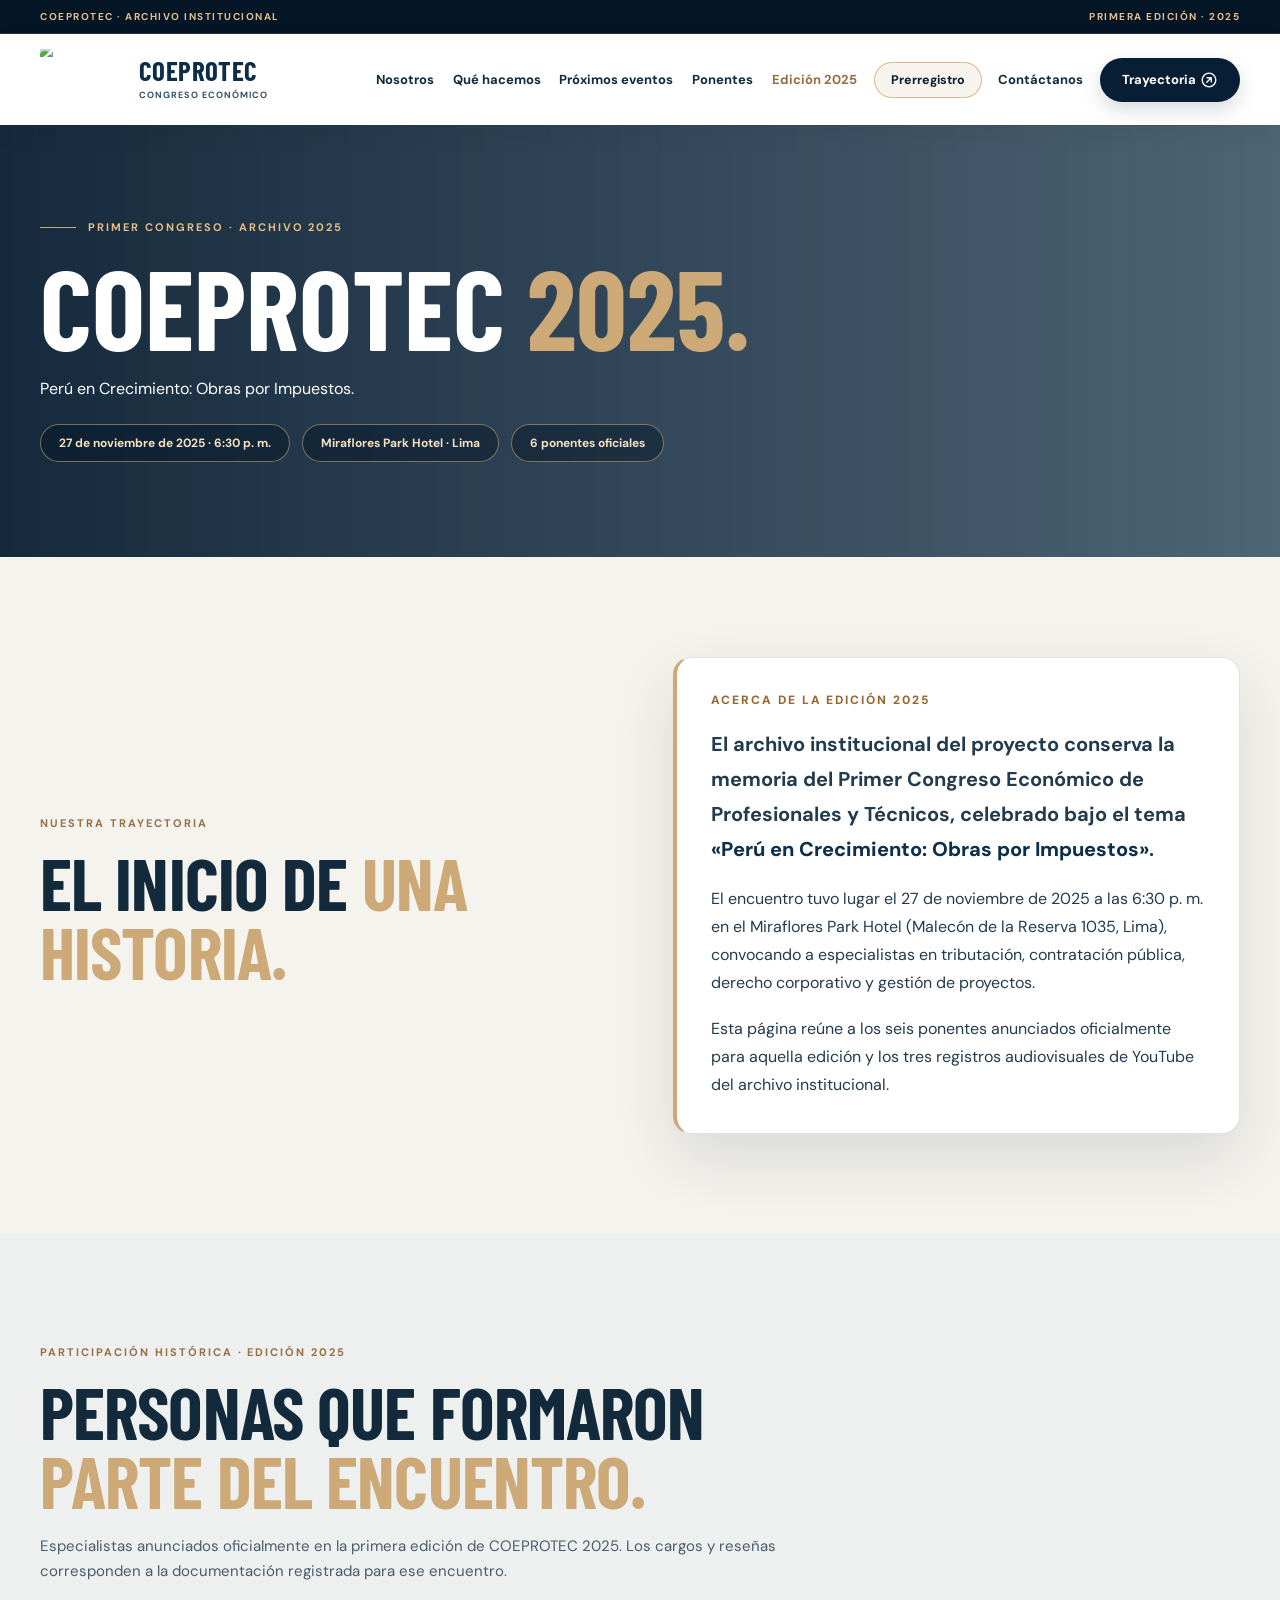
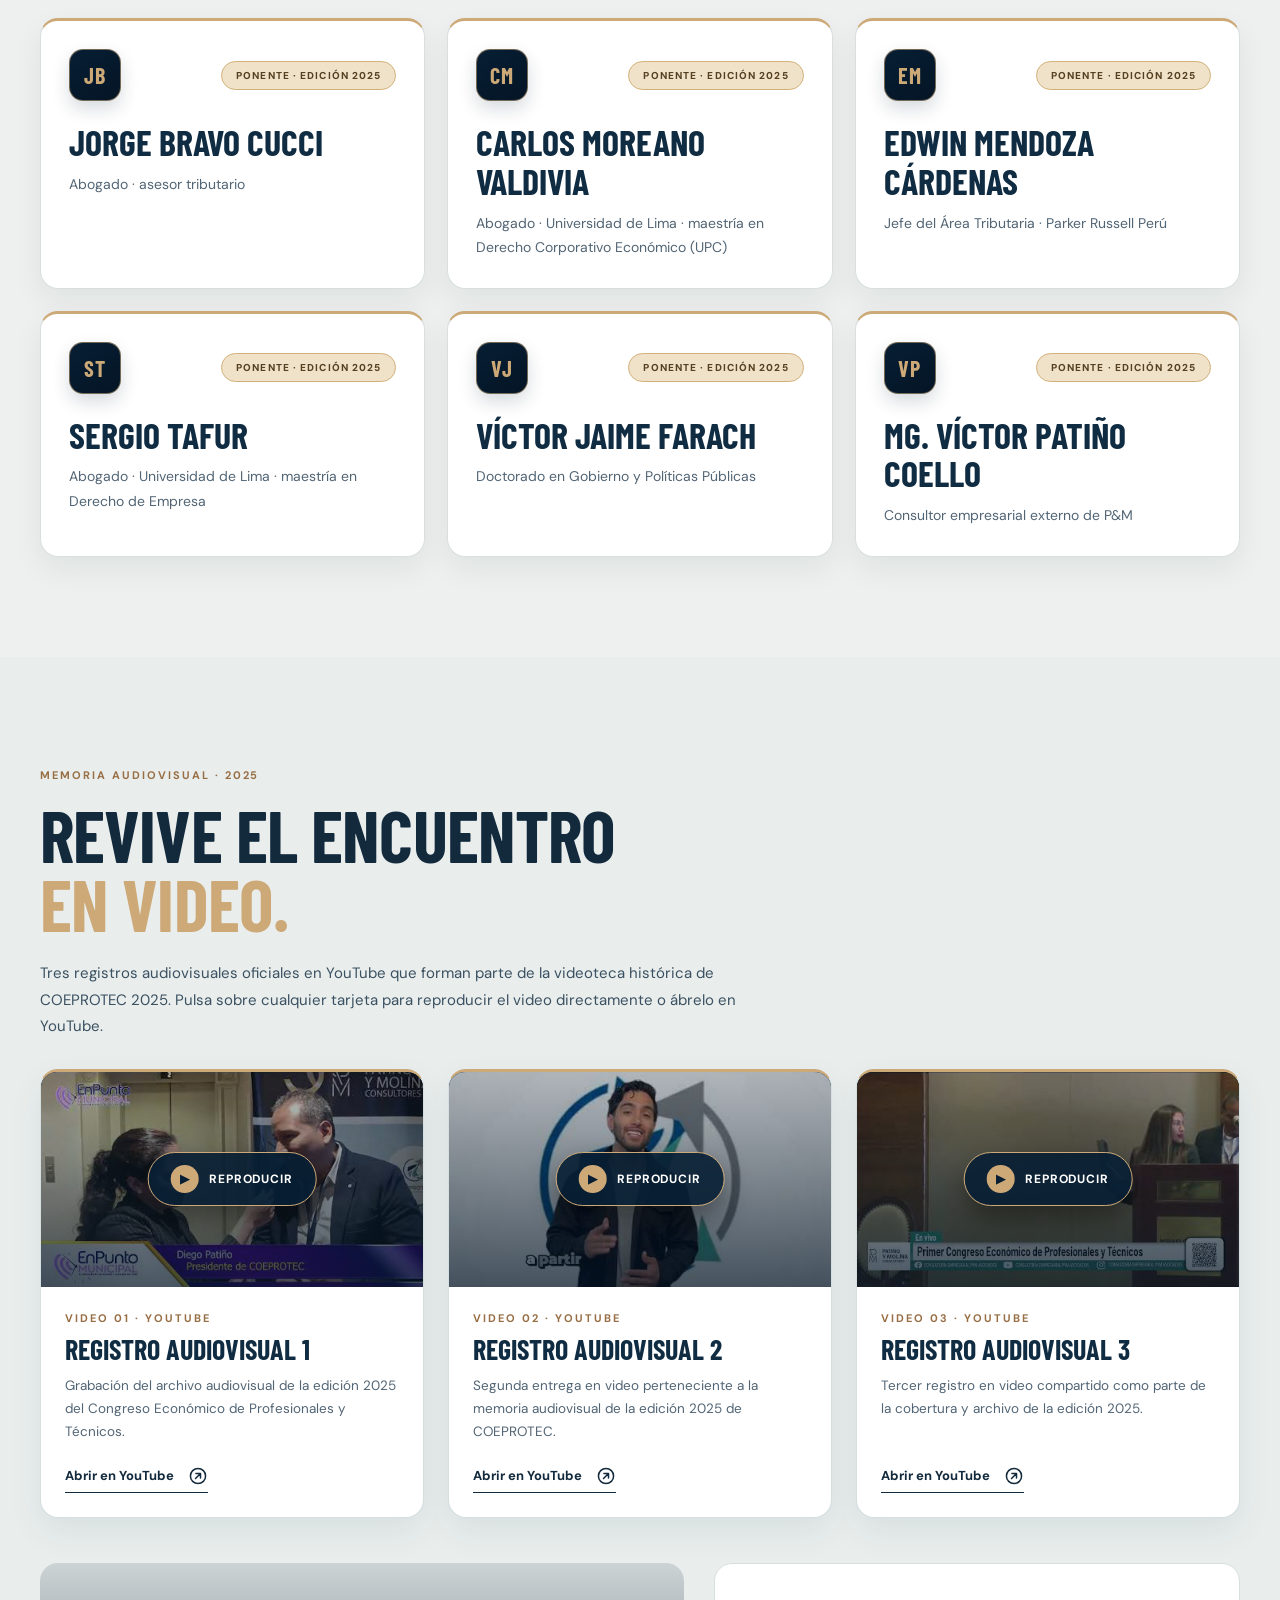
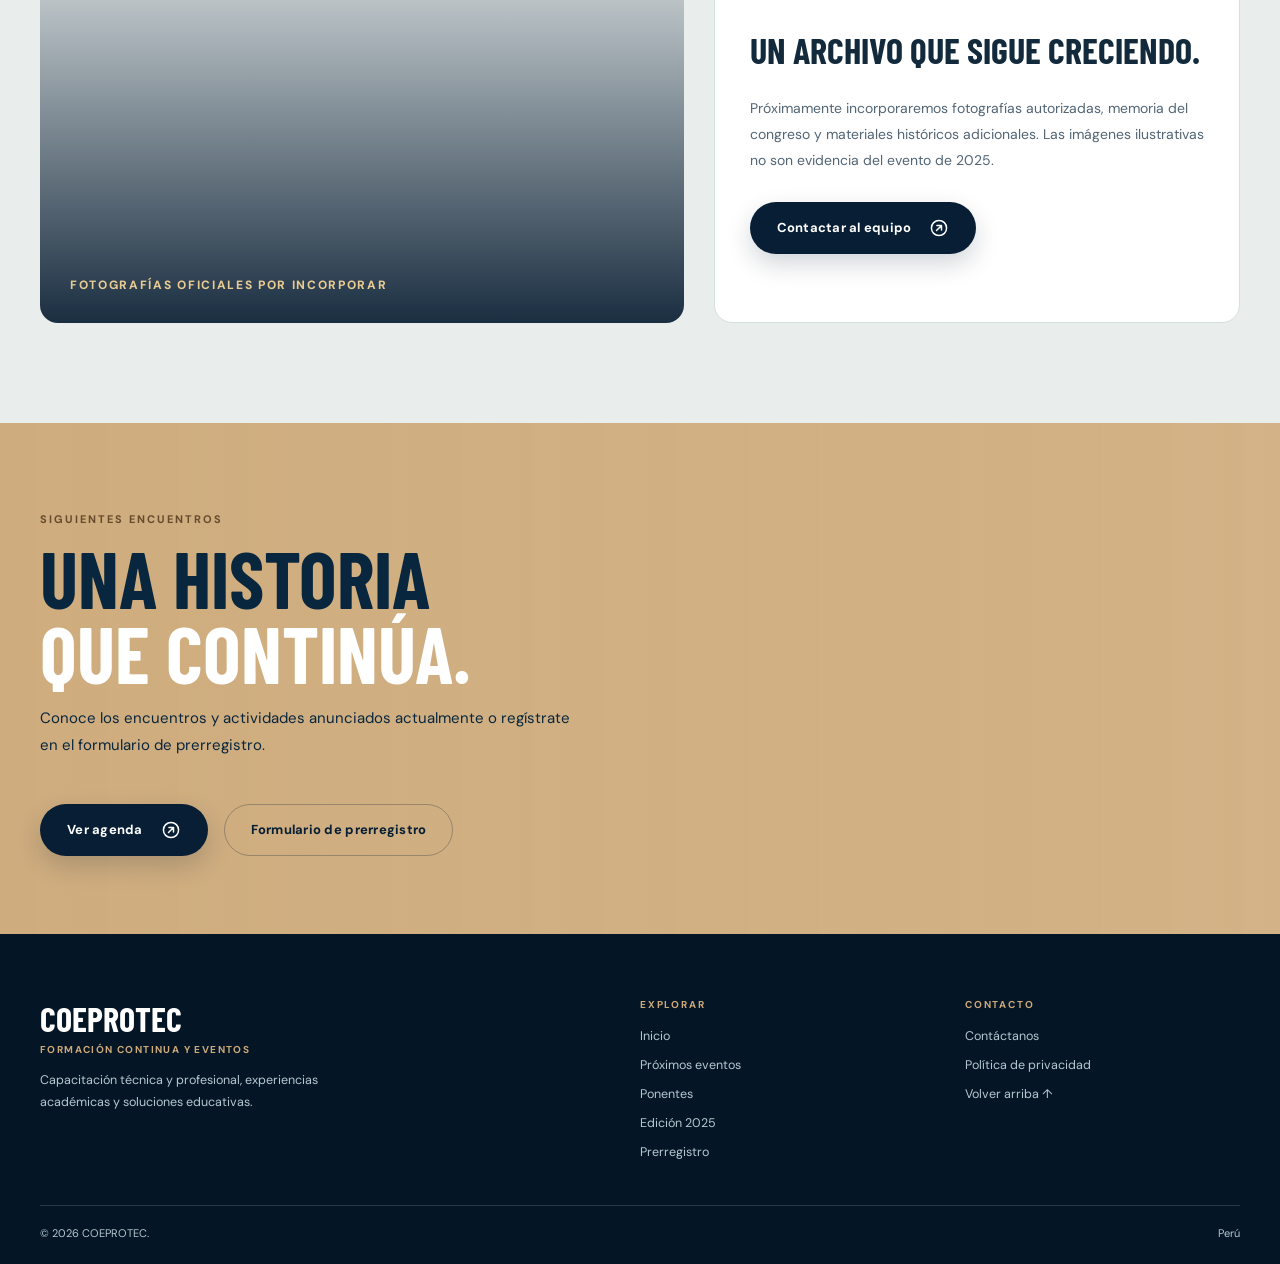
==== commit 9d32771d: "feat(ui): fusion premium COEPROTEC con mejoras UX" ====
--- a/coeprotec-2025.html
+++ b/coeprotec-2025.html
@@ -4,24 +4,28 @@
   <meta charset="utf-8">
   <meta name="viewport" content="width=device-width,initial-scale=1">
   <meta name="robots" content="index,follow">
-  <meta name="theme-color" content="#0A1B33">
+  <meta name="theme-color" content="#071e34">
   <title>COEPROTEC 2025 | Primera edición | COEPROTEC</title>
-  <meta name="description" content="Archivo histórico de la primera edición COEPROTEC 2025: Perú en Crecimiento, Obras por Impuestos. Ponentes oficiales, flyer histórico y memoria audiovisual.">
+  <meta name="description" content="Archivo histórico de la primera edición COEPROTEC 2025: Perú en Crecimiento, Obras por Impuestos. Ponentes y memoria audiovisual.">
   <meta property="og:type" content="website">
   <meta property="og:site_name" content="COEPROTEC">
-  <meta property="og:title" content="COEPROTEC 2025 | Primera edición">
+  <meta property="og:title" content="COEPROTEC 2025 | Primera edición | COEPROTEC">
   <meta property="og:description" content="Archivo histórico de la primera edición COEPROTEC 2025: Perú en Crecimiento, Obras por Impuestos.">
   <meta property="og:url" content="https://www.coeprotec.com/coeprotec-2025.html">
-  <meta property="og:image" content="https://www.coeprotec.com/img/eventos/coeprotec-flyer-2025.jpg">
+  <meta property="og:image" content="https://www.coeprotec.com/img/og-coeprotec.jpg">
   <meta name="twitter:card" content="summary_large_image">
-  <link rel="icon" href="favicon.ico" sizes="any">
-  <link rel="icon" type="image/png" sizes="32x32" href="img/favicon-32.png">
-  <link rel="apple-touch-icon" href="img/apple-touch-icon.png">
-  <link rel="preload" href="fonts/manrope-latin-wght.woff2" as="font" type="font/woff2" crossorigin>
+  <link rel="icon" href="/favicon.ico" sizes="any">
+  <link rel="icon" type="image/svg+xml" href="/img/logo-mark.svg">
+  <link rel="icon" type="image/png" sizes="32x32" href="/img/favicon-32.png">
+  <link rel="apple-touch-icon" href="/img/apple-touch-icon.png">
+  <link rel="preload" href="fonts/barlow-condensed-latin-700.woff2" as="font" type="font/woff2" crossorigin>
   <link rel="preload" href="fonts/dm-sans-latin-wght.woff2" as="font" type="font/woff2" crossorigin>
-  <link rel="stylesheet" href="css/event.css?v=20261102b">
-  <script src="js/event.js?v=20261102b" defer></script>
-  <script src="js/redes-oficiales.js?v=20261102b" defer></script>
+  <link rel="preconnect" href="https://fonts.googleapis.com">
+  <link rel="preconnect" href="https://fonts.gstatic.com" crossorigin>
+  <link href="https://fonts.googleapis.com/css2?family=Barlow+Condensed:wght@500;600;700;800&family=DM+Sans:wght@400;500;600;700&display=swap" rel="stylesheet">
+  <link rel="stylesheet" href="css/event.css?v=20261102d">
+  <script src="js/event.js?v=20261102d" defer></script>
+  <script src="js/redes-oficiales.js?v=20261102d" defer></script>
   <link rel="canonical" href="https://www.coeprotec.com/coeprotec-2025.html">
 </head>
 <body>
@@ -29,7 +33,7 @@
 
   <div class="announcement">
     <div class="container">
-      <span class="announcement-badge"><span class="announcement-dot" aria-hidden="true"></span> COEPROTEC · ARCHIVO INSTITUCIONAL</span>
+      <span>COEPROTEC · ARCHIVO INSTITUCIONAL</span>
       <span>PRIMERA EDICIÓN · 2025</span>
     </div>
   </div>
@@ -38,9 +42,9 @@
     <div class="container nav-shell">
       <a class="brand" href="index.html" aria-label="COEPROTEC, ir al inicio">
         <span class="brand-symbol" aria-hidden="true">
-          <img src="img/coeprotec-isotipo.png" alt="" width="38" height="38">
+          <img src="img/coeprotec-logo-enhanced.png" alt="" width="150" height="67">
         </span>
-        <span class="brand-text">COEPROTEC<small>CONGRESO ECONÓMICO</small></span>
+        <span>COEPROTEC<small>CONGRESO ECONÓMICO</small></span>
       </a>
       <button class="menu-button" id="menu-button" type="button" onclick="toggleMenu()" aria-expanded="false" aria-controls="main-nav" aria-label="Abrir menú">
         <span></span><span></span><span></span>
@@ -53,116 +57,102 @@
         <a href="coeprotec-2025.html" aria-current="page">Edición 2025</a>
         <a class="nav-prereg-link" href="index.html#prerregistro">Prerregistro</a>
         <a href="contacto.html">Contáctanos</a>
-        <a class="nav-cta" href="https://wa.me/51971947284?text=Hola%2C%20quiero%20informaci%C3%B3n%20sobre%20COEPROTEC" target="_blank" rel="noopener noreferrer">
-          Solicitar información
-          <svg class="link-icon" viewBox="0 0 24 24" width="18" height="18" fill="none" stroke="currentColor" stroke-width="2" stroke-linecap="round" stroke-linejoin="round" aria-hidden="true" focusable="false"><circle cx="12" cy="12" r="9.1"/><path d="M9 15 15 9M9.5 9H15v5.5"/></svg>
+        <a class="nav-cta" href="inscripciones.html#trayectoria">
+          Trayectoria
+          <svg class="link-icon" viewBox="0 0 24 24" width="20" height="20" fill="none" stroke="currentColor" stroke-width="1.8" stroke-linecap="round" stroke-linejoin="round" aria-hidden="true" focusable="false"><circle cx="12" cy="12" r="9.1"/><path d="M9 15 15 9M9.5 9H15v5.5"/></svg>
         </a>
       </nav>
     </div>
   </header>
 
   <main id="contenido">
-    <!-- Hero Histórico -->
+    <!-- Hero Archivo 2025 -->
     <section class="speakers-hero historic-hero">
       <div class="container">
         <p class="eyebrow"><span class="eyebrow-line"></span> PRIMER CONGRESO · ARCHIVO 2025</p>
         <h1>COEPROTEC <em>2025.</em></h1>
         <p>Perú en Crecimiento: Obras por Impuestos.</p>
         <div class="historic-facts">
-          <span>Jueves, 27 de noviembre de 2025 · 6:30 p. m.</span>
-          <span>Miraflores Park Hotel · Malecón de la Reserva 1035, Lima</span>
-        </div>
-      </div>
-    </section>
-
-    <!-- Acerca de la edición y Ficha Histórica -->
+          <span>27 de noviembre de 2025 · 6:30 p. m.</span>
+          <span>Miraflores Park Hotel · Lima</span>
+          <span>6 ponentes oficiales</span>
+        </div>
+      </div>
+    </section>
+
+    <!-- Historia y Temática de la Edición 2025 -->
     <section class="section">
+      <div class="container historic-intro">
+        <div>
+          <p class="section-index">NUESTRA TRAYECTORIA</p>
+          <h2 class="section-title">El inicio de <em>una historia.</em></h2>
+        </div>
+        <div class="reading-card">
+          <span class="reading-card-label">ACERCA DE LA EDICIÓN 2025</span>
+          <p class="reading-lead">El archivo institucional del proyecto conserva la memoria del Primer Congreso Económico de Profesionales y Técnicos, celebrado bajo el tema <strong>«Perú en Crecimiento: Obras por Impuestos»</strong>.</p>
+          <p>El encuentro tuvo lugar el 27 de noviembre de 2025 a las 6:30 p. m. en el Miraflores Park Hotel (Malecón de la Reserva 1035, Lima), convocando a especialistas en tributación, contratación pública, derecho corporativo y gestión de proyectos.</p>
+          <p class="heritage-note">Esta página reúne a los seis ponentes anunciados oficialmente para aquella edición y los tres registros audiovisuales de YouTube del archivo institucional.</p>
+        </div>
+      </div>
+    </section>
+
+    <!-- Los Seis Ponentes Oficiales de COEPROTEC 2025 -->
+    <section class="section services-section" id="ponentes-2025">
       <div class="container">
-        <div class="historic-intro">
-          <div>
-            <p class="section-index">NUESTRA TRAYECTORIA</p>
-            <h2 class="section-title">El inicio de <em>una historia.</em></h2>
-          </div>
-          <div class="reading-card">
-            <span class="reading-card-label">ACERCA DE LA EDICIÓN</span>
-            <p class="reading-lead">El proyecto conserva una referencia al Primer Congreso Económico de Profesionales y Técnicos, bajo el tema «Perú en Crecimiento: Obras por Impuestos».</p>
-            <p>El registro disponible lo sitúa el 27 de noviembre de 2025 en Miraflores Park Hotel, Lima. Se está reuniendo el programa, documentación y fotografías originales para completar la memoria institucional.</p>
-            <p class="heritage-note">Datos históricos preliminares del proyecto: pendientes de contrastarse con documentación oficial.</p>
-          </div>
-        </div>
-
-        <div class="historic-summary-strip" aria-label="Datos documentados del flyer 2025">
-          <div class="historic-summary-item">
-            <small>Eje temático</small>
-            <strong>Perú en Crecimiento: Obras por Impuestos</strong>
-          </div>
-          <div class="historic-summary-item">
-            <small>Fecha y hora</small>
-            <strong>Jueves 27 de noviembre de 2025 · 6:30 p. m.</strong>
-          </div>
-          <div class="historic-summary-item">
-            <small>Sede anunciada</small>
-            <strong>Miraflores Park Hotel · Lima</strong>
-          </div>
-          <div class="historic-summary-item">
-            <small>Panel de especialistas</small>
-            <strong>6 ponentes anunciados en el flyer oficial</strong>
-          </div>
-        </div>
-      </div>
-    </section>
-
-    <!-- Ponentes 2025 (6 ponentes del flyer oficial con monogramas elegantes) -->
-    <section class="section services-section">
-      <div class="container">
-        <p class="section-index">PARTICIPACIÓN HISTÓRICA</p>
-        <h2 class="section-title">Personas que formaron <em>parte del encuentro.</em></h2>
-        <p class="archive-source-note">Ponentes y reseñas transcritos del flyer oficial de 2025 facilitado por el equipo. Los cargos reflejan la información anunciada para esa edición.</p>
+        <p class="section-index">PARTICIPACIÓN HISTÓRICA · EDICIÓN 2025</p>
+        <h2 class="section-title">Personas que formaron<br><em>parte del encuentro.</em></h2>
+        <p class="archive-source-note">Especialistas anunciados oficialmente en la primera edición de COEPROTEC 2025. Los cargos y reseñas corresponden a la documentación registrada para ese encuentro.</p>
+
         <div class="historic-speakers">
           <article class="historic-speaker">
-            <div class="speaker-card-top">
-              <span class="event-type">PONENTE · EDICIÓN 2025</span>
+            <div class="historic-speaker-top">
               <span class="speaker-monogram" aria-hidden="true">JB</span>
+              <span class="event-type">PONENTE · EDICIÓN 2025</span>
             </div>
             <h3>Jorge Bravo Cucci</h3>
             <p>Abogado · asesor tributario</p>
           </article>
-          <article class="historic-speaker">
-            <div class="speaker-card-top">
-              <span class="event-type">PONENTE · EDICIÓN 2025</span>
+
+          <article class="historic-speaker">
+            <div class="historic-speaker-top">
               <span class="speaker-monogram" aria-hidden="true">CM</span>
+              <span class="event-type">PONENTE · EDICIÓN 2025</span>
             </div>
             <h3>Carlos Moreano Valdivia</h3>
             <p>Abogado · Universidad de Lima · maestría en Derecho Corporativo Económico (UPC)</p>
           </article>
-          <article class="historic-speaker">
-            <div class="speaker-card-top">
-              <span class="event-type">PONENTE · EDICIÓN 2025</span>
+
+          <article class="historic-speaker">
+            <div class="historic-speaker-top">
               <span class="speaker-monogram" aria-hidden="true">EM</span>
+              <span class="event-type">PONENTE · EDICIÓN 2025</span>
             </div>
             <h3>Edwin Mendoza Cárdenas</h3>
             <p>Jefe del Área Tributaria · Parker Russell Perú</p>
           </article>
-          <article class="historic-speaker">
-            <div class="speaker-card-top">
-              <span class="event-type">PONENTE · EDICIÓN 2025</span>
+
+          <article class="historic-speaker">
+            <div class="historic-speaker-top">
               <span class="speaker-monogram" aria-hidden="true">ST</span>
+              <span class="event-type">PONENTE · EDICIÓN 2025</span>
             </div>
             <h3>Sergio Tafur</h3>
             <p>Abogado · Universidad de Lima · maestría en Derecho de Empresa</p>
           </article>
-          <article class="historic-speaker">
-            <div class="speaker-card-top">
-              <span class="event-type">PONENTE · EDICIÓN 2025</span>
+
+          <article class="historic-speaker">
+            <div class="historic-speaker-top">
               <span class="speaker-monogram" aria-hidden="true">VJ</span>
+              <span class="event-type">PONENTE · EDICIÓN 2025</span>
             </div>
             <h3>Víctor Jaime Farach</h3>
             <p>Doctorado en Gobierno y Políticas Públicas</p>
           </article>
-          <article class="historic-speaker">
-            <div class="speaker-card-top">
-              <span class="event-type">PONENTE · EDICIÓN 2025</span>
+
+          <article class="historic-speaker">
+            <div class="historic-speaker-top">
               <span class="speaker-monogram" aria-hidden="true">VP</span>
+              <span class="event-type">PONENTE · EDICIÓN 2025</span>
             </div>
             <h3>Mg. Víctor Patiño Coello</h3>
             <p>Consultor empresarial externo de P&amp;M</p>
@@ -171,119 +161,79 @@
       </div>
     </section>
 
-    <!-- Memoria del Congreso 2025: Flyer Oficial -->
-    <section class="section archive-flyer" id="memoria-2025" aria-labelledby="archivo-flyer-title">
-      <div class="container archive-flyer-layout">
-        <div>
-          <p class="section-index">MEMORIA DEL CONGRESO 2025 · DOCUMENTO HISTÓRICO</p>
-          <h2 class="section-title" id="archivo-flyer-title">Memoria del Congreso 2025: <em>el flyer original.</em></h2>
-          <p>Primer Congreso Económico de Profesionales y Técnicos: «Perú en Crecimiento: Obras por Impuestos».</p>
-          <div class="archive-flyer-meta">
-            <div>
-              <small>Fecha y hora</small>
-              <strong>27 de noviembre de 2025 · 6:30 p. m.</strong>
-            </div>
-            <div>
-              <small>Sede del encuentro</small>
-              <strong>Miraflores Park Hotel · Malecón de la Reserva 1035, Lima</strong>
-            </div>
-          </div>
-          <p class="archive-source-note">Los auspiciadores y colaboradores que figuran en el flyer corresponden exclusivamente a la edición 2025.</p>
-          <a class="button button-outline" href="img/eventos/coeprotec-flyer-2025.jpg" target="_blank" rel="noopener noreferrer">
-            Ver flyer oficial en tamaño completo
-            <svg class="link-icon" viewBox="0 0 24 24" width="18" height="18" fill="none" stroke="currentColor" stroke-width="2" stroke-linecap="round" stroke-linejoin="round" aria-hidden="true" focusable="false"><circle cx="12" cy="12" r="9.1"/><path d="M9 15 15 9M9.5 9H15v5.5"/></svg>
-          </a>
-        </div>
-        <a class="archive-flyer-card" href="img/eventos/coeprotec-flyer-2025.jpg" target="_blank" rel="noopener noreferrer" aria-label="Abrir flyer oficial del Congreso 2025">
-          <img src="img/eventos/coeprotec-flyer-2025.jpg" alt="Flyer oficial del Primer Congreso Económico COEPROTEC 2025, con temática Obras por Impuestos, seis ponentes, fecha y sede" loading="lazy" width="1080" height="1920">
-        </a>
-      </div>
-    </section>
-
-    <!-- Memoria Audiovisual 2025 -->
+    <!-- Videoteca 2025: Únicamente los 3 videos oficiales de YouTube -->
     <section class="section historic-media" id="videos">
       <div class="container">
         <p class="section-index">MEMORIA AUDIOVISUAL · 2025</p>
-        <h2 class="section-title">Revive el encuentro <em>en video.</em></h2>
-        <p class="archive-video-intro">Tres enlaces de YouTube y un video de Google Drive proporcionados por el equipo como material de COEPROTEC 2025. Sus títulos y contenido específico aún deben contrastarse con las publicaciones originales.</p>
+        <h2 class="section-title">Revive el encuentro<br><em>en video.</em></h2>
+        <p class="archive-video-intro">Tres registros audiovisuales oficiales en YouTube que forman parte de la videoteca histórica de COEPROTEC 2025. Pulsa sobre cualquier tarjeta para reproducir el video directamente o ábrelo en YouTube.</p>
 
         <div class="archive-video-grid">
           <article class="archive-video">
             <div class="archive-video-frame">
-              <div class="archive-video-unavailable">
-                <span aria-hidden="true">▶</span>
-                <p>Video alojado en Google Drive</p>
-                <small>La reproducción integrada requiere permisos de acceso.</small>
-                <a href="https://drive.google.com/file/d/1zNHoP3Q7P2MMRhAaS3YNkykcE7WrhYBE/view?usp=sharing" target="_blank" rel="noopener noreferrer">Abrir el video en Drive</a>
-              </div>
+              <button class="yt-facade" type="button" data-yt-id="GSlIjaFkXwM" data-yt-title="Video 1 del archivo audiovisual COEPROTEC 2025" aria-label="Reproducir Registro audiovisual 1 de COEPROTEC 2025">
+                <img src="img/videos/yt-GSlIjaFkXwM.jpg" alt="Miniatura oficial del Registro audiovisual 1 de COEPROTEC 2025" loading="lazy" width="480" height="360">
+                <span class="yt-play-btn"><span class="yt-play-icon" aria-hidden="true">▶</span> Reproducir</span>
+              </button>
             </div>
             <div class="archive-video-content">
-              <span class="section-index">VIDEO 04 · GOOGLE DRIVE</span>
-              <h3>Presentación PyM · 3 minutos</h3>
-              <p>Material audiovisual adicional compartido por el equipo. Pendiente de confirmar su relación específica con COEPROTEC 2025.</p>
-              <a href="https://drive.google.com/file/d/1zNHoP3Q7P2MMRhAaS3YNkykcE7WrhYBE/view?usp=sharing" target="_blank" rel="noopener noreferrer" class="text-link">
-                Abrir en Google Drive
-                <svg class="link-icon" viewBox="0 0 24 24" width="18" height="18" fill="none" stroke="currentColor" stroke-width="2" stroke-linecap="round" stroke-linejoin="round" aria-hidden="true" focusable="false"><circle cx="12" cy="12" r="9.1"/><path d="M9 15 15 9M9.5 9H15v5.5"/></svg>
+              <span class="section-index">VIDEO 01 · YOUTUBE</span>
+              <h3>Registro audiovisual 1</h3>
+              <p>Grabación del archivo audiovisual de la edición 2025 del Congreso Económico de Profesionales y Técnicos.</p>
+              <a href="https://www.youtube.com/watch?v=GSlIjaFkXwM" target="_blank" rel="noopener noreferrer" class="text-link">
+                Abrir en YouTube
+                <svg class="link-icon" viewBox="0 0 24 24" width="20" height="20" fill="none" stroke="currentColor" stroke-width="1.8" stroke-linecap="round" stroke-linejoin="round" aria-hidden="true" focusable="false"><circle cx="12" cy="12" r="9.1"/><path d="M9 15 15 9M9.5 9H15v5.5"/></svg>
               </a>
             </div>
           </article>
 
           <article class="archive-video">
             <div class="archive-video-frame">
-              <iframe src="https://www.youtube-nocookie.com/embed/GSlIjaFkXwM" title="Video 1 del archivo audiovisual COEPROTEC 2025" loading="lazy" referrerpolicy="strict-origin-when-cross-origin" allow="accelerometer; autoplay; clipboard-write; encrypted-media; gyroscope; picture-in-picture; web-share" allowfullscreen></iframe>
+              <button class="yt-facade" type="button" data-yt-id="y91wVuqu7uc" data-yt-title="Video 2 del archivo audiovisual COEPROTEC 2025" aria-label="Reproducir Registro audiovisual 2 de COEPROTEC 2025">
+                <img src="img/videos/yt-y91wVuqu7uc.jpg" alt="Miniatura oficial del Registro audiovisual 2 de COEPROTEC 2025" loading="lazy" width="480" height="360">
+                <span class="yt-play-btn"><span class="yt-play-icon" aria-hidden="true">▶</span> Reproducir</span>
+              </button>
             </div>
             <div class="archive-video-content">
-              <span class="section-index">VIDEO 01</span>
-              <h3>Registro audiovisual 1</h3>
-              <p>Video de YouTube compartido como material de la edición 2025. Título y participantes pendientes de verificar.</p>
-              <a href="https://www.youtube.com/watch?v=GSlIjaFkXwM" target="_blank" rel="noopener noreferrer" class="text-link">
+              <span class="section-index">VIDEO 02 · YOUTUBE</span>
+              <h3>Registro audiovisual 2</h3>
+              <p>Segunda entrega en video perteneciente a la memoria audiovisual de la edición 2025 de COEPROTEC.</p>
+              <a href="https://www.youtube.com/watch?v=y91wVuqu7uc" target="_blank" rel="noopener noreferrer" class="text-link">
                 Abrir en YouTube
-                <svg class="link-icon" viewBox="0 0 24 24" width="18" height="18" fill="none" stroke="currentColor" stroke-width="2" stroke-linecap="round" stroke-linejoin="round" aria-hidden="true" focusable="false"><circle cx="12" cy="12" r="9.1"/><path d="M9 15 15 9M9.5 9H15v5.5"/></svg>
+                <svg class="link-icon" viewBox="0 0 24 24" width="20" height="20" fill="none" stroke="currentColor" stroke-width="1.8" stroke-linecap="round" stroke-linejoin="round" aria-hidden="true" focusable="false"><circle cx="12" cy="12" r="9.1"/><path d="M9 15 15 9M9.5 9H15v5.5"/></svg>
               </a>
             </div>
           </article>
 
           <article class="archive-video">
             <div class="archive-video-frame">
-              <iframe src="https://www.youtube-nocookie.com/embed/y91wVuqu7uc" title="Video 2 del archivo audiovisual COEPROTEC 2025" loading="lazy" referrerpolicy="strict-origin-when-cross-origin" allow="accelerometer; autoplay; clipboard-write; encrypted-media; gyroscope; picture-in-picture; web-share" allowfullscreen></iframe>
+              <button class="yt-facade" type="button" data-yt-id="5ArwoqUiJdM" data-yt-start="1512" data-yt-title="Video 3 del archivo audiovisual COEPROTEC 2025" aria-label="Reproducir Registro audiovisual 3 de COEPROTEC 2025">
+                <img src="img/videos/yt-5ArwoqUiJdM.jpg" alt="Miniatura oficial del Registro audiovisual 3 de COEPROTEC 2025" loading="lazy" width="480" height="360">
+                <span class="yt-play-btn"><span class="yt-play-icon" aria-hidden="true">▶</span> Reproducir</span>
+              </button>
             </div>
             <div class="archive-video-content">
-              <span class="section-index">VIDEO 02</span>
-              <h3>Registro audiovisual 2</h3>
-              <p>Video de YouTube compartido como material de la edición 2025. Título y participantes pendientes de verificar.</p>
-              <a href="https://www.youtube.com/watch?v=y91wVuqu7uc" target="_blank" rel="noopener noreferrer" class="text-link">
-                Abrir en YouTube
-                <svg class="link-icon" viewBox="0 0 24 24" width="18" height="18" fill="none" stroke="currentColor" stroke-width="2" stroke-linecap="round" stroke-linejoin="round" aria-hidden="true" focusable="false"><circle cx="12" cy="12" r="9.1"/><path d="M9 15 15 9M9.5 9H15v5.5"/></svg>
-              </a>
-            </div>
-          </article>
-
-          <article class="archive-video">
-            <div class="archive-video-frame">
-              <iframe src="https://www.youtube-nocookie.com/embed/5ArwoqUiJdM?start=1512" title="Video 3 del archivo audiovisual COEPROTEC 2025" loading="lazy" referrerpolicy="strict-origin-when-cross-origin" allow="accelerometer; autoplay; clipboard-write; encrypted-media; gyroscope; picture-in-picture; web-share" allowfullscreen></iframe>
-            </div>
-            <div class="archive-video-content">
-              <span class="section-index">VIDEO 03</span>
+              <span class="section-index">VIDEO 03 · YOUTUBE</span>
               <h3>Registro audiovisual 3</h3>
-              <p>Video de YouTube compartido como material de la edición 2025. Título y participantes pendientes de verificar.</p>
+              <p>Tercer registro en video compartido como parte de la cobertura y archivo de la edición 2025.</p>
               <a href="https://www.youtube.com/watch?v=5ArwoqUiJdM&amp;t=1512s" target="_blank" rel="noopener noreferrer" class="text-link">
                 Abrir en YouTube
-                <svg class="link-icon" viewBox="0 0 24 24" width="18" height="18" fill="none" stroke="currentColor" stroke-width="2" stroke-linecap="round" stroke-linejoin="round" aria-hidden="true" focusable="false"><circle cx="12" cy="12" r="9.1"/><path d="M9 15 15 9M9.5 9H15v5.5"/></svg>
+                <svg class="link-icon" viewBox="0 0 24 24" width="20" height="20" fill="none" stroke="currentColor" stroke-width="1.8" stroke-linecap="round" stroke-linejoin="round" aria-hidden="true" focusable="false"><circle cx="12" cy="12" r="9.1"/><path d="M9 15 15 9M9.5 9H15v5.5"/></svg>
               </a>
             </div>
           </article>
         </div>
 
         <div class="historic-media-grid archive-photo-placeholder">
-          <div class="historic-media-cover" role="img" aria-label="Detalle gráfico del afiche oficial 2025; espacio reservado para fotografías oficiales de la edición 2025">
+          <div class="historic-media-cover" role="img" aria-label="Fotografía referencial de un congreso; no corresponde a la edición 2025">
             <span>FOTOGRAFÍAS OFICIALES POR INCORPORAR</span>
           </div>
           <div class="historic-media-message">
             <h3>Un archivo que sigue creciendo.</h3>
-            <p>Próximamente incorporaremos fotografías autorizadas, memoria del congreso y materiales históricos adicionales. No se emplean fotografías de stock para representar la edición de 2025.</p>
+            <p>Próximamente incorporaremos fotografías autorizadas, memoria del congreso y materiales históricos adicionales. Las imágenes ilustrativas no son evidencia del evento de 2025.</p>
             <a class="button button-dark" href="contacto.html">
               Contactar al equipo
-              <svg class="link-icon" viewBox="0 0 24 24" width="18" height="18" fill="none" stroke="currentColor" stroke-width="2" stroke-linecap="round" stroke-linejoin="round" aria-hidden="true" focusable="false"><circle cx="12" cy="12" r="9.1"/><path d="M9 15 15 9M9.5 9H15v5.5"/></svg>
+              <svg class="link-icon" viewBox="0 0 24 24" width="20" height="20" fill="none" stroke="currentColor" stroke-width="1.8" stroke-linecap="round" stroke-linejoin="round" aria-hidden="true" focusable="false"><circle cx="12" cy="12" r="9.1"/><path d="M9 15 15 9M9.5 9H15v5.5"/></svg>
             </a>
           </div>
         </div>
@@ -295,14 +245,14 @@
       <div class="container closing-grid">
         <div>
           <p class="section-index">SIGUIENTES ENCUENTROS</p>
-          <h2>Una historia <em>que continúa.</em></h2>
-          <p>Conoce los encuentros y actividades anunciados actualmente o consulta el prerregistro informativo.</p>
+          <h2>Una historia<br><em>que continúa.</em></h2>
+          <p>Conoce los encuentros y actividades anunciados actualmente o regístrate en el formulario de prerregistro.</p>
           <div class="hero-actions">
             <a class="button button-dark" href="inscripciones.html">
               Ver agenda
-              <svg class="link-icon" viewBox="0 0 24 24" width="18" height="18" fill="none" stroke="currentColor" stroke-width="2" stroke-linecap="round" stroke-linejoin="round" aria-hidden="true" focusable="false"><circle cx="12" cy="12" r="9.1"/><path d="M9 15 15 9M9.5 9H15v5.5"/></svg>
+              <svg class="link-icon" viewBox="0 0 24 24" width="20" height="20" fill="none" stroke="currentColor" stroke-width="1.8" stroke-linecap="round" stroke-linejoin="round" aria-hidden="true" focusable="false"><circle cx="12" cy="12" r="9.1"/><path d="M9 15 15 9M9.5 9H15v5.5"/></svg>
             </a>
-            <a class="button button-outline" href="index.html#prerregistro">Prerregistro informativo</a>
+            <a class="button button-outline" href="index.html#prerregistro">Formulario de prerregistro</a>
           </div>
         </div>
       </div>
@@ -312,16 +262,12 @@
   <footer class="footer">
     <div class="container footer-grid">
       <div>
-        <span class="footer-brand">
-          <img src="img/coeprotec-isotipo.png" alt="" width="36" height="36" aria-hidden="true">
-          <span>COEPROTEC<small>FORMACIÓN CONTINUA Y EVENTOS</small></span>
-        </span>
+        <span class="footer-brand">COEPROTEC<small>FORMACIÓN CONTINUA Y EVENTOS</small></span>
         <p>Capacitación técnica y profesional, experiencias académicas y soluciones educativas.</p>
       </div>
       <div>
         <span>EXPLORAR</span>
-        <a href="index.html#nosotros">Nosotros</a>
-        <a href="index.html#soluciones">Qué hacemos</a>
+        <a href="index.html">Inicio</a>
         <a href="inscripciones.html">Próximos eventos</a>
         <a href="ponentes.html">Ponentes</a>
         <a href="coeprotec-2025.html">Edición 2025</a>
@@ -329,17 +275,14 @@
       </div>
       <div>
         <span>CONTACTO</span>
-        <a href="contacto.html">Página de contacto</a>
-        <a href="https://wa.me/51971947284" target="_blank" rel="noopener noreferrer">
-          Escríbenos por WhatsApp
-          <svg class="link-icon" viewBox="0 0 24 24" width="16" height="16" fill="none" stroke="currentColor" stroke-width="2" stroke-linecap="round" stroke-linejoin="round" aria-hidden="true" focusable="false"><circle cx="12" cy="12" r="9.1"/><path d="M9 15 15 9M9.5 9H15v5.5"/></svg>
-        </a>
+        <a href="contacto.html">Contáctanos</a>
+        <a href="privacidad.html">Política de privacidad</a>
         <a href="#inicio">Volver arriba ↑</a>
       </div>
     </div>
     <div class="container footer-bottom">
-      <span>© 2026 COEPROTEC · Congreso Económico de Profesionales y Técnicos.</span>
-      <span>Lima, Perú</span>
+      <span>© 2026 COEPROTEC.</span>
+      <span>Perú</span>
     </div>
   </footer>
 </body>
--- a/css/event.css
+++ b/css/event.css
@@ -1,207 +1,108 @@
-/* ==========================================================================
-   COEPROTEC 2026 — Sistema de Diseño Institucional Luminoso, Expresivo & Premium
-   Dirección de arte: Fondos claros, fotografía editorial e institucional real,
-   geometría del isotipo, acentos en azul marino (#0A1B33 / #1E3A6B),
-   turquesa (#1E6357 / #3E9687) y dorado (#C9A46A).
-   ========================================================================== */
-
 @font-face {
-  font-family: 'Manrope';
-  src: url('../fonts/manrope-latin-wght.woff2') format('woff2');
-  font-weight: 400 800;
+  font-family: 'Barlow Condensed';
   font-style: normal;
+  font-weight: 500 800;
   font-display: swap;
+  src: url('../fonts/barlow-condensed-latin-700.woff2') format('woff2');
 }
 
 @font-face {
   font-family: 'DM Sans';
+  font-style: normal;
+  font-weight: 400 700;
+  font-display: swap;
   src: url('../fonts/dm-sans-latin-wght.woff2') format('woff2');
-  font-weight: 400 700;
-  font-style: normal;
-  font-display: swap;
-}
-
-@font-face {
-  font-family: 'Barlow Condensed';
-  src: url('../fonts/barlow-condensed-latin-700.woff2') format('woff2');
-  font-weight: 700;
-  font-style: normal;
-  font-display: swap;
 }
 
 :root {
-  /* Superficies claras y luminosas */
-  --bg-white: #FFFFFF;
-  --bg-subtle: #F6F9FC;
-  --bg-warm: #F9F8F4;
-  --bg-tint: #EDF3F8;
-  --bg-teal-tint: #ECF7F5;
-
-  /* Paleta institucional del isotipo */
-  --navy-950: #051020;
-  --navy-900: #0A1B33;
-  --navy-800: #122949;
-  --navy-700: #1E3A6B;
-  --navy-600: #294D8A;
-
-  --teal-700: #1B5E53; /* >= 7.2:1 sobre blanco */
-  --teal-600: #267567;
-  --teal-500: #3E9687;
-  --teal-400: #5EB5A6;
-  --teal-100: #DDF2EE;
-
-  --gold-700: #765420;
-  --gold-500: #C9A46A;
-  --gold-400: #DAB983;
-  --gold-300: #E8D2AA;
-  --gold-100: #FBF4E6;
-
-  /* Texto y líneas */
-  --ink-900: #0D1C30;
-  --ink-700: #283B52;
-  --ink-500: #485A6E;
-  --ink-400: #64748B;
-
-  --border-light: #E2E8F0;
-  --border-medium: #CBD5E1;
-  --border-teal: rgba(62, 150, 135, 0.34);
-
-  /* Sombras profundas y elegantes */
-  --shadow-xs: 0 2px 6px rgba(10, 27, 51, 0.04);
-  --shadow-sm: 0 6px 18px rgba(10, 27, 51, 0.06);
-  --shadow-md: 0 14px 36px -6px rgba(10, 27, 51, 0.10), 0 4px 12px -2px rgba(10, 27, 51, 0.05);
-  --shadow-lg: 0 26px 58px -12px rgba(10, 27, 51, 0.15), 0 10px 24px -6px rgba(10, 27, 51, 0.06);
-  --shadow-xl: 0 32px 72px -14px rgba(10, 27, 51, 0.22);
-
-  /* Radios */
-  --radius-sm: 10px;
-  --radius-md: 16px;
-  --radius-lg: 24px;
-  --radius-xl: 32px;
-  --radius-pill: 999px;
-
-  /* Familias tipográficas */
-  --font-heading: 'Manrope', -apple-system, BlinkMacSystemFont, 'Segoe UI', sans-serif;
-  --font-body: 'DM Sans', -apple-system, BlinkMacSystemFont, 'Segoe UI', sans-serif;
-  --font-numeric: 'Barlow Condensed', 'Manrope', sans-serif;
-
-  scrollbar-color: #94A3B8 #F1F5F9;
+  --navy: #071e34;
+  --deep: #041525;
+  --blue: #12334c;
+  --teal: #5caaa0;
+  --gold: #cda978;
+  --paper: #f5f3ee;
+  --white: #fff;
+  --ink: #122a3c;
+  --muted: #526575;
+  --line: #d8dcd9;
+  --display: 'Barlow Condensed', Impact, sans-serif;
+  --body: 'DM Sans', Arial, sans-serif;
+  scrollbar-color: #9aafba #edf0ef;
   scrollbar-width: thin;
 }
 
-/* ==========================================================================
-   1. Base y Accesibilidad
-   ========================================================================== */
-*, *::before, *::after {
+* {
   box-sizing: border-box;
 }
 
 html {
   scroll-behavior: smooth;
   scroll-padding-top: 96px;
-  -webkit-text-size-adjust: 100%;
 }
 
 body {
   margin: 0;
-  background-color: var(--bg-white);
-  color: var(--ink-900);
-  font-family: var(--font-body);
-  font-size: 1rem;
-  line-height: 1.65;
+  background: var(--paper);
+  color: var(--ink);
+  font-family: var(--body);
   -webkit-font-smoothing: antialiased;
-  overflow-x: hidden;
-}
-
-body.nav-open {
-  overflow: hidden;
 }
 
 a {
   color: inherit;
   text-decoration: none;
-  transition: color 0.2s ease, background-color 0.2s ease, border-color 0.2s ease, transform 0.2s ease, box-shadow 0.2s ease;
-}
-
-button, input, select, textarea {
+}
+
+button {
   font: inherit;
-  color: inherit;
-}
-
-button {
   cursor: pointer;
 }
 
-img, svg, video {
+img {
   max-width: 100%;
   display: block;
 }
 
-figure {
-  margin: 0;
-}
-
-h1, h2, h3, h4 {
-  font-family: var(--font-heading);
-  color: var(--ink-900);
-  margin: 0;
-  letter-spacing: -0.028em;
-  line-height: 1.13;
-}
-
-p {
-  margin: 0 0 1rem;
-  color: var(--ink-700);
-}
-
-p:last-child {
-  margin-bottom: 0;
-}
-
-::selection {
-  background: var(--teal-100);
-  color: var(--navy-900);
-}
-
-:focus-visible {
-  outline: 3px solid var(--teal-600);
-  outline-offset: 3px;
-  border-radius: 4px;
+.container {
+  width: min(100% - 48px, 1200px);
+  margin-inline: auto;
 }
 
 .skip-link {
   position: fixed;
   left: 16px;
-  top: -100px;
-  padding: 12px 20px;
-  background: var(--navy-900);
-  color: #FFFFFF;
+  top: -80px;
+  padding: 12px 18px;
+  background: #fff;
+  color: var(--navy);
   font-weight: 700;
-  border-radius: var(--radius-sm);
-  z-index: 999;
-  box-shadow: var(--shadow-md);
+  border-radius: 999px;
+  box-shadow: 0 10px 25px rgba(4, 21, 37, 0.2);
+  z-index: 100;
 }
 
 .skip-link:focus {
-  top: 14px;
-}
-
-.container {
-  width: min(100% - 48px, 1240px);
-  margin-inline: auto;
-}
-
-/* ==========================================================================
-   2. Barra Superior y Navegación Principal
-   ========================================================================== */
+  top: 12px;
+}
+
+:focus-visible {
+  outline: 3px solid #138e9b;
+  outline-offset: 4px;
+}
+
+::selection {
+  background: var(--teal);
+  color: #071e34;
+}
+
+/* Barra superior institucional */
 .announcement {
-  background: var(--navy-900);
-  color: #E2E8F0;
-  font-size: 0.74rem;
-  font-weight: 600;
-  letter-spacing: 0.09em;
-  text-transform: uppercase;
-  border-bottom: 1px solid rgba(255, 255, 255, 0.08);
+  background: var(--deep);
+  color: #e0be8d;
+  font-size: 10px;
+  font-weight: 700;
+  letter-spacing: .15em;
+  border-bottom: 1px solid rgba(205, 169, 120, 0.16);
 }
 
 .announcement .container {
@@ -209,1874 +110,1724 @@
   justify-content: space-between;
   align-items: center;
   gap: 16px;
-  padding-block: 9px;
-}
-
-.announcement-badge {
+  padding-block: 10px;
+}
+
+/* Header y Navegación con identidad original + botones ovalados Gemini */
+.site-header {
+  position: sticky;
+  top: 0;
+  z-index: 30;
+  background: rgba(255, 255, 255, 0.97);
+  backdrop-filter: blur(10px);
+  box-shadow: 0 1px 0 #09253c18, 0 8px 24px rgba(7, 30, 52, 0.05);
+}
+
+.nav-shell {
+  display: flex;
+  align-items: center;
+  gap: 18px;
+  min-height: 91px;
+}
+
+.brand {
+  display: flex;
+  align-items: center;
+  gap: 11px;
+  min-width: 235px;
+  color: #0c2d47;
+  font: 700 27px/.9 var(--display);
+  letter-spacing: .015em;
+}
+
+.brand-symbol {
+  position: relative;
+  display: block;
+  width: 88px;
+  height: 61px;
+  flex: 0 0 88px;
+  overflow: hidden;
+}
+
+.brand .brand-symbol img {
+  position: absolute;
+  display: block;
+  max-width: none;
+  width: 99px;
+  height: 99px;
+  left: -5px;
+  top: -10px;
+  object-fit: cover;
+  object-position: center top;
+  clip-path: none;
+  image-rendering: -webkit-optimize-contrast;
+}
+
+.brand small {
+  display: block;
+  font: 700 9px var(--body);
+  letter-spacing: .12em;
+  margin-top: 7px;
+  color: #355068;
+}
+
+.main-nav {
+  display: flex;
+  align-items: center;
+  gap: clamp(10px, 1.15vw, 18px);
+  margin-left: auto;
+  font-size: 13px;
+  font-weight: 700;
+}
+
+.main-nav a {
+  white-space: nowrap;
+}
+
+.main-nav a:not(.nav-cta):not(.nav-prereg-link) {
+  padding: 6px 2px;
+  transition: color .2s ease;
+}
+
+.main-nav a:not(.nav-cta):hover,
+.main-nav [aria-current=page] {
+  color: #956d42;
+}
+
+.main-nav .nav-prereg-link {
   display: inline-flex;
   align-items: center;
+  padding: 9px 16px;
+  border-radius: 999px;
+  border: 1px solid rgba(205, 169, 120, 0.75);
+  background: rgba(205, 169, 120, 0.14);
+  color: #071e34;
+  font-size: 12.5px;
+  font-weight: 700;
+  transition: background-color .22s ease, border-color .22s ease, transform .22s ease;
+}
+
+.main-nav .nav-prereg-link:hover {
+  background: var(--gold);
+  border-color: var(--gold);
+  color: #071e34;
+  transform: translateY(-1px);
+}
+
+.nav-cta {
+  display: inline-flex;
+  align-items: center;
+  justify-content: center;
+  background: var(--navy);
+  color: #fff;
+  padding: 13px 22px;
+  border-radius: 999px;
+  box-shadow: 0 8px 20px rgba(7, 30, 52, 0.16);
+  transition: transform .24s ease, box-shadow .24s ease, background-color .24s ease;
+}
+
+.nav-cta span {
+  color: var(--gold);
+  margin-left: 10px;
+}
+
+.nav-cta:hover {
+  background: #1a3d58;
+  transform: translateY(-2px);
+  box-shadow: 0 12px 26px rgba(7, 30, 52, 0.25);
+}
+
+.menu-button {
+  display: none;
+}
+
+/* Hero Principal Original + Tarjeta de Evento Vigente a la Derecha */
+.hero {
+  background:
+    linear-gradient(90deg, rgba(4, 17, 32, .96) 0%, rgba(5, 22, 41, .88) 47%, rgba(6, 27, 49, .58) 100%),
+    url("https://images.unsplash.com/photo-1540575467063-178a50c2df87?auto=format&fit=crop&w=2000&q=85") center 48% / cover no-repeat;
+  background-color: #071e34;
+  color: #fff;
+  position: relative;
+  overflow: hidden;
+}
+
+.hero-grid {
+  position: absolute;
+  inset: 0;
+  background-image:
+    linear-gradient(#fff1 1px, transparent 1px),
+    linear-gradient(90deg, #fff1 1px, transparent 1px);
+  background-size: 90px 90px;
+  mask-image: linear-gradient(90deg, transparent, #000);
+  opacity: .17;
+  pointer-events: none;
+}
+
+.hero-inner {
+  position: relative;
+  min-height: 650px;
+  display: grid;
+  grid-template-columns: minmax(0, 1.15fr) minmax(340px, 430px);
+  gap: clamp(32px, 4vw, 52px);
+  align-items: center;
+  padding-block: 76px;
+}
+
+.eyebrow,
+.section-index {
+  font-size: 11px;
+  font-weight: 700;
+  letter-spacing: .18em;
+  color: #986e45;
+  text-transform: uppercase;
+}
+
+.eyebrow {
+  display: flex;
+  align-items: center;
+  gap: 12px;
+  color: #e5bd85;
+  margin: 0;
+}
+
+.eyebrow-line {
+  width: 36px;
+  height: 1px;
+  background: var(--gold);
+  flex-shrink: 0;
+}
+
+.hero h1 {
+  font: 700 clamp(68px, 7.6vw, 114px)/.86 var(--display);
+  text-transform: uppercase;
+  letter-spacing: -.012em;
+  margin: 28px 0 24px;
+  max-width: 760px;
+}
+
+.hero h1 em,
+.section-title em,
+.closing-section h2 em,
+.agenda-hero h1 em,
+.contact-hero h1 em,
+.speakers-hero h1 em {
+  font-style: normal;
+  color: var(--gold);
+}
+
+.hero-intro {
+  font-size: 16px;
+  line-height: 1.8;
+  max-width: 560px;
+  color: #d0dce2;
+  margin: 0;
+}
+
+.hero-actions {
+  display: flex;
+  align-items: center;
+  gap: 16px;
+  flex-wrap: wrap;
+  margin-top: 32px;
+}
+
+.hero-quick-links {
+  display: flex;
+  align-items: center;
+  gap: 22px;
+  flex-wrap: wrap;
+  margin-top: 22px;
+  padding-top: 18px;
+  border-top: 1px solid rgba(255, 255, 255, 0.14);
+}
+
+/* Botones Ovalados Tipo Píldora (20% Mejora UI/UX Gemini) */
+.button {
+  display: inline-flex;
+  align-items: center;
+  justify-content: center;
+  gap: 14px;
+  min-height: 52px;
+  padding: 14px 26px;
+  font-size: 13px;
+  font-weight: 700;
+  letter-spacing: .02em;
+  border-radius: 999px;
+  border: 1px solid transparent;
+  transition: transform .24s cubic-bezier(.2, .7, .2, 1), box-shadow .24s ease, background-color .24s ease, color .24s ease, border-color .24s ease;
+}
+
+.button:hover {
+  transform: translateY(-2px);
+}
+
+.button-gold {
+  background: var(--gold);
+  color: #071e34;
+  box-shadow: 0 10px 26px rgba(205, 169, 120, 0.25);
+}
+
+.button-gold:hover {
+  background: #e2c598;
+  box-shadow: 0 14px 32px rgba(205, 169, 120, 0.36);
+}
+
+.button-dark {
+  background: var(--navy);
+  color: #fff;
+  box-shadow: 0 10px 24px rgba(7, 30, 52, 0.18);
+}
+
+.button-dark:hover {
+  background: #1c3f5c;
+  box-shadow: 0 14px 30px rgba(7, 30, 52, 0.28);
+}
+
+.button-outline-light {
+  background: rgba(255, 255, 255, 0.06);
+  color: #fff;
+  border-color: rgba(205, 169, 120, 0.55);
+  backdrop-filter: blur(6px);
+}
+
+.button-outline-light:hover {
+  background: rgba(205, 169, 120, 0.18);
+  border-color: var(--gold);
+  color: #fff;
+}
+
+.button-outline {
+  background: transparent;
+  color: var(--navy);
+  border-color: rgba(7, 30, 52, 0.28);
+}
+
+.button-outline:hover {
+  background: rgba(7, 30, 52, 0.06);
+  border-color: var(--navy);
+}
+
+.button-sm {
+  min-height: 42px;
+  padding: 10px 18px;
+  font-size: 12px;
   gap: 8px;
-  color: #FFFFFF;
-}
-
-.announcement-dot {
+}
+
+.text-link {
+  display: inline-flex;
+  align-items: center;
+  gap: 10px;
+  border-bottom: 1px solid currentColor;
+  padding: 6px 0;
+  font-size: 13px;
+  font-weight: 700;
+  transition: color .22s ease, transform .22s ease;
+}
+
+.text-link:hover {
+  color: #9b7143;
+}
+
+.text-link.light {
+  color: #e6eff4;
+  border-bottom-color: rgba(230, 239, 244, 0.45);
+}
+
+.text-link.light:hover {
+  color: var(--gold);
+  border-bottom-color: var(--gold);
+}
+
+/* Tarjeta derecha del Hero: Evento Vigente */
+.hero-event-card {
+  position: relative;
+  background: linear-gradient(160deg, rgba(8, 30, 51, 0.92) 0%, rgba(4, 21, 37, 0.96) 100%);
+  border: 1px solid rgba(205, 169, 120, 0.45);
+  border-top: 3px solid var(--gold);
+  border-radius: 22px;
+  padding: 28px 26px;
+  box-shadow: 0 26px 60px rgba(2, 12, 24, 0.55);
+  backdrop-filter: blur(10px);
+  overflow: hidden;
+}
+
+.hero-event-card::before {
+  content: '';
+  position: absolute;
+  right: -65px;
+  top: -65px;
+  width: 190px;
+  height: 190px;
+  border-radius: 50%;
+  border: 1px solid rgba(205, 169, 120, 0.18);
+  pointer-events: none;
+}
+
+.hero-event-top {
+  display: flex;
+  align-items: center;
+  justify-content: space-between;
+  gap: 10px;
+  flex-wrap: wrap;
+  margin-bottom: 16px;
+}
+
+.hero-event-badge {
+  display: inline-flex;
+  align-items: center;
+  gap: 7px;
+  padding: 6px 12px;
+  border-radius: 999px;
+  background: rgba(205, 169, 120, 0.16);
+  border: 1px solid rgba(205, 169, 120, 0.48);
+  color: #f2d7a1;
+  font-size: 10px;
+  font-weight: 800;
+  letter-spacing: .12em;
+  text-transform: uppercase;
+}
+
+.hero-event-dot {
   width: 7px;
   height: 7px;
   border-radius: 50%;
-  background: var(--teal-400);
-  box-shadow: 0 0 0 4px rgba(94, 181, 166, 0.22);
-}
-
-.site-header {
-  position: sticky;
-  top: 0;
-  z-index: 100;
-  background: rgba(255, 255, 255, 0.93);
-  backdrop-filter: blur(16px);
-  -webkit-backdrop-filter: blur(16px);
-  border-bottom: 1px solid var(--border-light);
-  transition: box-shadow 0.25s ease, background-color 0.25s ease;
-}
-
-.site-header.is-scrolled {
-  background: rgba(255, 255, 255, 0.98);
-  box-shadow: var(--shadow-sm);
-}
-
-.nav-shell {
-  display: flex;
-  align-items: center;
+  background: var(--teal);
+  box-shadow: 0 0 0 4px rgba(92, 170, 160, 0.22);
+}
+
+.hero-event-date {
+  font-size: 11px;
+  font-weight: 700;
+  letter-spacing: .12em;
+  text-transform: uppercase;
+  color: var(--gold);
+}
+
+.hero-event-title {
+  font: 700 clamp(27px, 2.6vw, 34px)/1.04 var(--display);
+  text-transform: uppercase;
+  color: #fff;
+  margin: 0 0 16px;
+  letter-spacing: -.005em;
+}
+
+.hero-event-meta {
+  list-style: none;
+  padding: 0;
+  margin: 0 0 22px;
+  display: grid;
+  gap: 10px;
+  border-top: 1px solid rgba(255, 255, 255, 0.12);
+  border-bottom: 1px solid rgba(255, 255, 255, 0.12);
+  padding-block: 14px;
+}
+
+.hero-event-meta li {
+  font-size: 13px;
+  line-height: 1.55;
+  color: #d0dce4;
+  display: flex;
+  flex-direction: column;
+  gap: 2px;
+}
+
+.hero-event-meta strong {
+  font-size: 10px;
+  letter-spacing: .14em;
+  text-transform: uppercase;
+  color: var(--gold);
+}
+
+.hero-event-actions {
+  display: flex;
+  align-items: center;
+  gap: 10px;
+  flex-wrap: wrap;
+}
+
+.hero-bottom {
+  position: relative;
+  display: flex;
+  justify-content: space-between;
+  gap: 18px;
+  padding-block: 17px;
+  border-top: 1px solid #ffffff2a;
+  color: #b5c6ce;
+  font-size: 10px;
+  font-weight: 700;
+  letter-spacing: .12em;
+}
+
+/* Secciones generales */
+.section {
+  padding: 100px 0;
+}
+
+.section-title {
+  font: 700 clamp(48px, 5.7vw, 76px)/.95 var(--display);
+  text-transform:uppercase;
+  letter-spacing: -.012em;
+  margin: 18px 0 0;
+}
+
+/* Video Institucional 2026 integrado con paleta original */
+.edition-video {
+  background: linear-gradient(180deg, #ece9e1 0%, var(--paper) 100%);
+  color: var(--ink);
+  border-bottom: 1px solid var(--line);
+}
+
+.edition-video-layout {
+  display: grid;
+  grid-template-columns: minmax(0, 1.15fr) minmax(290px, 390px);
+  gap: clamp(32px, 5vw, 76px);
+  align-items: center;
+}
+
+.edition-video-copy {
+  max-width: 640px;
+}
+
+.edition-video-copy p:not(.section-index) {
+  font-size: 15.5px;
+  line-height: 1.8;
+  color: #263d50;
+  margin: 18px 0;
+}
+
+.edition-video-highlights {
+  display: grid;
+  grid-template-columns: 1fr 1fr;
+  gap: 14px;
+  margin: 24px 0 28px;
+}
+
+.edition-video-highlight {
+  background: #fff;
+  border: 1px solid #d8e0e2;
+  border-left: 3px solid var(--gold);
+  border-radius: 14px;
+  padding: 14px 16px;
+  box-shadow: 0 10px 24px rgba(7, 30, 52, 0.06);
+}
+
+.edition-video-highlight strong {
+  display: block;
+  font: 700 21px/1.05 var(--display);
+  text-transform: uppercase;
+  color: var(--navy);
+  margin-bottom: 4px;
+}
+
+.edition-video-highlight span {
+  font-size: 12.5px;
+  line-height: 1.5;
+  color: var(--muted);
+}
+
+.edition-video-actions {
+  display: flex;
+  align-items: center;
+  gap: 16px;
+  flex-wrap: wrap;
+}
+
+.edition-video-player {
+  max-width: 370px;
+  margin-inline: auto;
+  width: 100%;
+  padding: 14px;
+  border: 1px solid rgba(205, 169, 120, 0.55);
+  border-radius: 26px;
+  background: linear-gradient(160deg, var(--navy), var(--deep));
+  box-shadow: 0 24px 55px rgba(7, 30, 52, 0.22);
+}
+
+.edition-video-bar {
+  display: flex;
+  justify-content: space-between;
+  align-items: center;
+  padding: 4px 10px 10px;
+  font-size: 10px;
+  font-weight: 700;
+  letter-spacing: .16em;
+  text-transform: uppercase;
+  color: var(--gold);
+}
+
+.edition-video-player video {
+  display: block;
+  width: 100%;
+  max-height: 620px;
+  aspect-ratio: 9 / 16;
+  object-fit: contain;
+  background: #041525;
+  border-radius: 16px;
+}
+
+/* Sobre COEPROTEC (Imagen original de fondo sutil + reading-card) */
+.intro-section {
+  position: relative;
+  overflow: hidden;
+}
+
+.intro-section:after {
+  content: "";
+  position: absolute;
+  right: 0;
+  bottom: 0;
+  width: min(32vw, 380px);
+  height: 100%;
+  pointer-events: none;
+  background:
+    linear-gradient(90deg, var(--paper), rgba(245, 243, 238, .25)),
+    url("https://images.unsplash.com/photo-1511578314322-379afb476865?auto=format&fit=crop&w=850&q=80") center / cover;
+  opacity: .09;
+}
+
+.intro-section .container {
+  position: relative;
+  z-index: 1;
+}
+
+.intro-grid,
+.collaboration-grid {
+  display: grid;
+  grid-template-columns: 1.15fr .85fr;
+  gap: clamp(32px, 6vw, 88px);
+  align-items: center;
+}
+
+.reading-card {
+  position: relative;
+  background: rgba(255, 255, 255, .97);
+  padding: clamp(28px, 3vw, 43px);
+  border: 1px solid rgba(16, 48, 69, .13);
+  border-left: 4px solid var(--gold);
+  border-radius: 18px;
+  box-shadow: 0 24px 65px rgba(9, 31, 50, .12);
+  max-width: 590px;
+}
+
+.reading-card-label {
+  display: block;
+  letter-spacing: .16em;
+  font-size: 12px;
+  font-weight: 800;
+  color: #976732;
+  margin-bottom: 19px;
+}
+
+.reading-card .reading-lead {
+  font-size: clamp(17px, 1.6vw, 20px);
+  line-height: 1.75;
+  color: #102a40;
+  font-weight: 600;
+}
+
+.reading-card .reading-lead strong {
+  color: #0c304b;
+  font-weight: 800;
+}
+
+.reading-card p {
+  font-size: 16px;
+  line-height: 1.85;
+  color: #263d50;
+  margin: 0 0 18px;
+}
+
+.reading-card p:last-child {
+  margin-bottom: 0;
+}
+
+.reading-divider {
+  height: 1px;
+  background: linear-gradient(90deg, #cda978, #dce1e5);
+  margin: 22px 0;
+}
+
+/* Qué hacemos: Tarjetas mejoradas con fotografías originales en :before */
+.services-section {
+  background: #edf0ee;
+}
+
+.section-head {
+  display: flex;
+  justify-content: space-between;
+  align-items: end;
+  gap: 40px;
+  margin-bottom: 42px;
+}
+
+.section-head > p {
+  max-width: 355px;
+  color: var(--muted);
+  font-size: 14px;
+  line-height: 1.7;
+  margin: 0;
+}
+
+.section-head .section-support {
+  background: #fff;
+  border-left: 3px solid #cda978;
+  border-radius: 0 14px 14px 0;
+  padding: 17px 20px;
+  color: #22394b;
+  font-size: 15px;
+  line-height: 1.75;
+  box-shadow: 0 12px 32px #0a233110;
+  max-width: 365px;
+}
+
+.service-grid {
+  display: grid;
+  grid-template-columns: repeat(4, 1fr);
+  gap: 20px;
+}
+
+.service-card {
+  background: #fff;
+  padding: 28px 24px 31px;
+  min-height: 330px;
+  display: flex;
+  flex-direction: column;
+  position: relative;
+  overflow: hidden;
+  isolation: isolate;
+  border-radius: 18px;
+  border: 1px solid #d5dede;
+  border-top: 3px solid var(--gold);
+  box-shadow: 0 14px 34px rgba(9, 30, 52, 0.07);
+  transition: transform .25s ease, box-shadow .25s ease, border-color .25s ease;
+}
+
+.service-card:hover {
+  transform: translateY(-5px);
+  box-shadow: 0 22px 42px #091e3422;
+  z-index: 2;
+}
+
+.service-card:before {
+  content: "";
+  position: absolute;
+  inset: 0 0 auto;
+  height: 118px;
+  z-index: -1;
+  opacity: .18;
+  background-position: center;
+  background-size: cover;
+  mask-image: linear-gradient(180deg, #000 45%, transparent 100%);
+  -webkit-mask-image: linear-gradient(180deg, #000 45%, transparent 100%);
+}
+
+.service-card:nth-child(1):before {
+  background-image: url("https://images.unsplash.com/photo-1511578314322-379afb476865?auto=format&fit=crop&w=750&q=75");
+}
+
+.service-card:nth-child(2):before {
+  background-image: url("https://images.unsplash.com/photo-1475721027785-f74eccf877e2?auto=format&fit=crop&w=750&q=75");
+}
+
+.service-card:nth-child(3):before {
+  background-image: url("https://images.unsplash.com/photo-1517048676732-d65bc937f952?auto=format&fit=crop&w=750&q=75");
+}
+
+.service-card:nth-child(4):before {
+  background-image: url("https://images.unsplash.com/photo-1524178232363-1fb2b075b655?auto=format&fit=crop&w=750&q=75");
+}
+
+.service-mark {
+  font: 700 38px var(--display);
+  color: #4e9b97;
+}
+
+.service-card h3 {
+  position: relative;
+  font: 700 30px/1.03 var(--display);
+  text-transform: uppercase;
+  margin: auto 0 15px;
+  max-width: 225px;
+  color: var(--ink);
+}
+
+.service-card p {
+  font-size: 14px;
+  line-height: 1.75;
+  color: #33495b;
+  margin: 0;
+}
+
+/* Agenda Preview en Portada */
+.agenda-preview {
+  background:
+    linear-gradient(90deg, rgba(255, 255, 255, .98) 0%, rgba(255, 255, 255, .94) 45%, rgba(255, 255, 255, .72) 100%),
+    url("https://images.unsplash.com/photo-1475721027785-f74eccf877e2?auto=format&fit=crop&w=1500&q=82") center / cover;
+}
+
+.agenda-grid {
+  display: grid;
+  grid-template-columns: 1fr 1fr;
+  gap: 70px;
+  align-items: center;
+}
+
+.agenda-intro {
+  font-size: 15px;
+  line-height: 1.8;
+  color: var(--muted);
+  max-width: 480px;
+  margin: 26px 0 28px;
+}
+
+.agenda-intro.reading-summary {
+  background: rgba(255, 255, 255, .94);
+  border-left: 3px solid #cda978;
+  border-radius: 0 14px 14px 0;
+  color: #17334b;
+  padding: 17px 20px;
+  font-size: 15px;
+  line-height: 1.8;
+  box-shadow: 0 12px 32px #0a23310a;
+}
+
+.agenda-panel {
+  background:
+    linear-gradient(rgba(6, 24, 43, .89), rgba(6, 24, 43, .94)),
+    url("https://images.unsplash.com/photo-1540575467063-178a50c2df87?auto=format&fit=crop&w=1000&q=80") center / cover;
+  color: #fff;
+  min-height: 450px;
+  padding: 34px;
+  border-radius: 22px;
+  border: 1px solid rgba(205, 169, 120, 0.35);
+  box-shadow: 0 24px 55px rgba(7, 30, 52, 0.22);
+  display: flex;
+  flex-direction: column;
+  position: relative;
+  overflow: hidden;
+}
+
+.agenda-panel:before {
+  content: '';
+  position: absolute;
+  right: -70px;
+  top: 28px;
+  border: 1px solid #d7b47b37;
+  width: 260px;
+  height: 260px;
+  border-radius: 50%;
+  pointer-events: none;
+}
+
+.agenda-panel-label,
+.agenda-panel-foot {
+  font-size: 10px;
+  letter-spacing: .18em;
+  font-weight: 700;
+  color: #d4b589;
+}
+
+.agenda-line {
+  height: 1px;
+  background: #ffffff43;
+  margin-top: 22px;
+}
+
+.agenda-empty {
+  position: relative;
+  margin: auto 0;
+  padding-block: 18px;
+}
+
+.agenda-empty-icon {
+  font: 500 96px/.8 var(--display);
+  color: #72b3a8;
+}
+
+.agenda-empty h3 {
+  font: 700 clamp(34px, 3.8vw, 46px)/1.03 var(--display);
+  text-transform: uppercase;
+  margin: 14px 0 12px;
+}
+
+.agenda-empty p {
+  font-size: 14px;
+  line-height: 1.75;
+  color: #c5d6de;
+  max-width: 420px;
+  margin: 0 0 16px;
+}
+
+.agenda-next-date {
+  display: block;
+  font-size: 11px;
+  font-weight: 700;
+  letter-spacing: .13em;
+  text-transform: uppercase;
+  color: #d4b589;
+  margin-top: 4px;
+}
+
+.agenda-panel-foot {
+  border-top: 1px solid #ffffff43;
+  padding-top: 20px;
+  display: flex;
+  justify-content: space-between;
+  gap: 10px;
+}
+
+/* Colaboración y Cierre Dorado Original */
+.collaboration-section {
+  position: relative;
+  isolation: isolate;
+  background:
+    linear-gradient(90deg, rgba(245, 243, 238, .98) 0%, rgba(245, 243, 238, .96) 52%, rgba(245, 243, 238, .76) 100%),
+    url("https://images.unsplash.com/photo-1517048676732-d65bc937f952?auto=format&fit=crop&w=1600&q=80") center / cover;
+}
+
+.collaboration-grid {
+  align-items: end;
+}
+
+.collaboration-grid p:not(.section-index) {
+  font-size: 16px;
+  line-height: 1.8;
+  color: #283f50;
+  margin: 0 0 17px;
+}
+
+.collaboration-grid .text-link {
+  margin-top: 12px;
+}
+
+.closing-section {
+  background:
+    linear-gradient(90deg, rgba(205, 169, 120, .95), rgba(205, 169, 120, .88)),
+    url("https://images.unsplash.com/photo-1475721027785-f74eccf877e2?auto=format&fit=crop&w=1500&q=80") center / cover;
+  color: #08263d;
+  padding: 78px 0;
+}
+
+.closing-grid {
+  display: flex;
+  justify-content: space-between;
+  align-items: center;
+  gap: 45px;
+}
+
+.closing-section .section-index {
+  color: #654b2c;
+}
+
+.closing-section h2 {
+  font: 700 clamp(55px, 6.2vw, 84px)/.95 var(--display);
+  text-transform: uppercase;
+  margin: 14px 0;
+}
+
+.closing-section h2 em {
+  color: #fff;
+}
+
+.closing-section p:not(.section-index) {
+  font-size: 15px;
+  line-height: 1.75;
+  max-width: 530px;
+}
+
+.closing-section .button {
+  margin-top: 14px;
+}
+
+/* Footer Original */
+.footer {
+  background: var(--deep);
+  color: #b8c8d0;
+  padding: 64px 0 24px;
+}
+
+.footer-grid {
+  display: grid;
+  grid-template-columns: 2fr 1fr 1fr;
+  gap: 50px;
+}
+
+.footer-brand {
+  font: 700 34px var(--display);
+  color: #fff;
+  display: inline-block;
+}
+
+.footer-brand small {
+  display: block;
+  color: var(--gold);
+  font: 700 10px var(--body);
+  letter-spacing: .14em;
+  margin-top: 4px;
+}
+
+.footer p {
+  font-size: 12.5px;
+  line-height: 1.7;
+  max-width: 330px;
+}
+
+.footer-grid > div:not(:first-child) {
+  display: flex;
+  flex-direction: column;
+  gap: 13px;
+  font-size: 12.5px;
+}
+
+.footer-grid > div:not(:first-child) > span {
+  font-size: 10px;
+  letter-spacing: .18em;
+  color: var(--gold);
+  font-weight: 700;
+  margin-bottom: 4px;
+}
+
+.footer a:hover {
+  color: #fff;
+}
+
+.footer-bottom {
+  border-top: 1px solid #ffffff26;
+  margin-top: 45px;
+  padding-top: 20px;
+  display: flex;
   justify-content: space-between;
   gap: 20px;
-  min-height: 82px;
-}
-
-.brand {
+  font-size: 11px;
+}
+
+/* Agenda (inscripciones.html) */
+.agenda-hero {
+  background:
+    linear-gradient(90deg, rgba(4, 20, 36, .96), rgba(9, 31, 52, .68)),
+    url("https://images.unsplash.com/photo-1475721027785-f74eccf877e2?auto=format&fit=crop&w=1800&q=85") center / cover;
+  color: #fff;
+  padding: 100px 0 88px;
+  position: relative;
+  overflow: hidden;
+}
+
+.agenda-hero:after {
+  content: '↗';
+  position: absolute;
+  right: 5%;
+  top: -100px;
+  color: #ffffff0c;
+  font: 600 500px var(--display);
+  pointer-events: none;
+}
+
+.agenda-hero .container {
+  position: relative;
+  z-index: 1;
+}
+
+.agenda-hero h1 {
+  font: 700 clamp(76px, 10vw, 132px)/.88 var(--display);
+  text-transform: uppercase;
+  margin: 30px 0 20px;
+}
+
+.agenda-hero p:last-child {
+  font-size: 16px;
+  line-height: 1.8;
+  color: #c9d7dd;
+  max-width: 575px;
+}
+
+.events-section {
+  background: #fff;
+}
+
+.gold-dot {
+  color: var(--gold);
+}
+
+.events-list {
+  border-top: none;
+  display: grid;
+  gap: 24px;
+}
+
+.events-empty {
+  display: grid;
+  grid-template-columns: 160px 1fr;
+  gap: 40px;
+  padding: 70px 35px;
+  border-radius: 18px;
+  background:
+    linear-gradient(90deg, rgba(241, 244, 242, .98), rgba(241, 244, 242, .84)),
+    url("https://images.unsplash.com/photo-1511578314322-379afb476865?auto=format&fit=crop&w=1200&q=80") center / cover;
+  border: 1px solid var(--line);
+}
+
+.events-empty-symbol {
+  font: 500 155px/.85 var(--display);
+  color: #4b9a96;
+}
+
+.empty-kicker {
+  font-size: 10px;
+  letter-spacing: .17em;
+  font-weight: 700;
+  color: #9c754a;
+}
+
+.events-empty h3 {
+  font: 700 clamp(37px, 4vw, 55px)/1 var(--display);
+  text-transform: uppercase;
+  margin: 15px 0;
+}
+
+.events-empty p {
+  max-width: 575px;
+  font-size: 14px;
+  line-height: 1.75;
+  color: var(--muted);
+  margin-bottom: 22px;
+}
+
+.event-card {
+  display: grid;
+  grid-template-columns: 130px minmax(0, 1fr);
+  gap: 28px;
+  padding: 32px;
+  background: #fff;
+  border: 1px solid #d9e0e5;
+  border-top: 4px solid #cda978;
+  border-radius: 20px;
+  box-shadow: 0 15px 38px #092d4014;
+  transition: transform .25s ease, box-shadow .25s ease;
+}
+
+.event-card:hover {
+  transform: translateY(-4px);
+  box-shadow: 0 22px 45px #092d4024;
+}
+
+.event-date {
+  background: var(--navy);
+  color: #fff;
+  display: flex;
+  flex-direction: column;
+  align-items: center;
+  justify-content: center;
+  min-height: 132px;
+  border-radius: 16px;
+  align-self: start;
+}
+
+.event-date strong {
+  font: 700 68px/.9 var(--display);
+}
+
+.event-date span {
+  font-size: 10px;
+  color: var(--gold);
+  font-weight: 700;
+  letter-spacing: .16em;
+}
+
+.event-content h3 {
+  font: 700 clamp(30px, 3.4vw, 42px)/1.08 var(--display);
+  text-transform: uppercase;
+  max-width: 730px;
+  margin: 8px 0;
+}
+
+.event-content > p:not(.event-meta) {
+  font-size: 15px;
+  line-height: 1.8;
+  color: var(--muted);
+  max-width: 680px;
+}
+
+.event-meta {
+  font-size: 11px;
+  font-weight: 700;
+  letter-spacing: .08em;
+  color: #927045;
+  text-transform: uppercase;
+}
+
+.event-type {
   display: inline-flex;
   align-items: center;
+  max-width: 100%;
+  gap: 8px;
+  margin-bottom: 12px;
+  padding: 7px 14px;
+  border-radius: 999px;
+  background: #f0e2c9;
+  color: #554021;
+  border: 1px solid #d3b17b;
+  font-size: 10px;
+  font-weight: 800;
+  letter-spacing: .11em;
+  text-transform: uppercase;
+}
+
+.event-type-light {
+  background: #d7b77922;
+  color: #f2d7a1;
+  border-color: #e9c48770;
+}
+
+.event-organizer {
+  font-size: 12.5px !important;
+  font-weight: 700;
+  color: #344b5d !important;
+}
+
+.event-actions-row {
+  display: flex;
+  flex-wrap: wrap;
   gap: 12px;
-  font-family: var(--font-heading);
+  margin-top: 18px;
+}
+
+.event-content .text-link {
+  background: #0b2944;
+  color: #fff;
+  border: 0;
+  border-radius: 999px;
+  padding: 12px 20px;
+  margin-top: 12px;
+  margin-right: 10px;
+  box-shadow: 0 8px 20px rgba(7, 30, 52, 0.14);
+}
+
+.event-content .text-link.event-speakers-link {
+  background: #f5efe4;
+  color: #071e34;
+  border: 1px solid #d3b17b;
+  box-shadow: none;
+}
+
+.event-content .text-link:hover {
+  background: #234c6a;
+  color: #fff;
+  transform: translateY(-2px);
+}
+
+.event-content .text-link.event-speakers-link:hover {
+  background: var(--gold);
+  color: #071e34;
+}
+
+.event-status {
+  display: inline-block;
+  border: 1px solid #bbc7c9;
+  border-radius: 999px;
+  padding: 10px 16px;
+  font-size: 12px;
+  color: #526575;
+}
+
+.agenda-explain {
+  background: #e8ebe8;
+}
+
+.explain-grid {
+  display: grid;
+  grid-template-columns: 1fr 1fr;
+  gap: 70px;
+}
+
+.explain-steps {
+  border-top: 1px solid #b8c3c4;
+}
+
+.explain-steps > div {
+  display: flex;
+  gap: 25px;
+  border-bottom: 1px solid #b8c3c4;
+  padding: 21px 0;
+}
+
+.explain-steps span {
+  font: 700 30px var(--display);
+  color: #4c9994;
+}
+
+.explain-steps p {
+  margin: 0;
+  color: var(--muted);
+  font-size: 13.5px;
+  line-height: 1.65;
+}
+
+.explain-steps strong {
+  display: block;
+  color: var(--ink);
+  font: 700 23px var(--display);
+  text-transform: uppercase;
+  margin-bottom: 4px;
+}
+
+/* Trayectoria (Heritage Section con fotografía ilustrativa original, SIN flyer) */
+.heritage-section {
+  background: #091e33;
+  color: #fff;
+}
+
+.heritage-layout {
+  display: grid;
+  grid-template-columns: 1fr 1fr;
+  gap: 70px;
+  align-items: center;
+}
+
+.heritage-copy .section-title {
+  color: #fff;
+  margin-bottom: 24px;
+}
+
+.heritage-copy > p:not(.section-index) {
+  color: #cbd7e2;
+  font-size: 15px;
+  line-height: 1.85;
+}
+
+.heritage-copy .heritage-note {
+  color: #adbac7 !important;
+  font-size: 12px !important;
+}
+
+.heritage-copy .button {
+  margin: 15px 0 16px;
+}
+
+.heritage-photo {
+  min-height: 390px;
+  position: relative;
+  display: flex;
+  align-items: flex-end;
+  padding: 30px;
+  border-radius: 20px;
+  background:
+    linear-gradient(0deg, #05182bd9, #05182b22),
+    url("https://images.unsplash.com/photo-1540575467063-178a50c2df87?auto=format&fit=crop&w=1100&q=85") center / cover;
+  border: 1px solid #d4af6755;
+  color: inherit;
+  text-decoration: none;
+  transition: transform .3s ease, box-shadow .3s ease;
+}
+
+.heritage-photo:hover {
+  transform: translateY(-5px);
+  box-shadow: 0 25px 45px #0005;
+}
+
+.heritage-photo span {
+  color: #e9c88c;
+  letter-spacing: .15em;
   font-weight: 800;
-  font-size: 1.35rem;
-  letter-spacing: -0.02em;
-  color: var(--navy-900);
-  flex-shrink: 0;
-}
-
-.brand-symbol {
+  font-size: 12px;
+}
+
+/* Contacto y Ponentes (Fotografías originales de main) */
+.contact-hero,
+.speakers-hero {
+  padding: 95px 0;
+  background:
+    linear-gradient(90deg, rgba(4, 20, 36, .96), rgba(7, 26, 48, .72)),
+    url("https://images.unsplash.com/photo-1517048676732-d65bc937f952?auto=format&fit=crop&w=1800&q=85") center / cover;
+  color: #fff;
+}
+
+.speakers-hero {
+  background-image:
+    linear-gradient(90deg, rgba(4, 20, 36, .96), rgba(7, 26, 48, .72)),
+    url("https://images.unsplash.com/photo-1475721027785-f74eccf877e2?auto=format&fit=crop&w=1800&q=85");
+}
+
+.contact-hero h1,
+.speakers-hero h1 {
+  font: 700 clamp(65px, 9vw, 112px)/.93 var(--display);
+  text-transform: uppercase;
+  margin: 20px 0;
+}
+
+.contact-hero p:last-child,
+.speakers-hero p:last-child {
+  max-width: 680px;
+  line-height: 1.8;
+  color: #e3e9ef;
+}
+
+.contact-page-grid {
+  display: grid;
+  grid-template-columns: 1fr 1.25fr;
+  gap: 28px;
+  align-items: start;
+}
+
+.contact-info-panel,
+.contact-message-panel,
+.speaker-showcase {
+  background: #fff;
+  border: 1px solid #dce1e3;
+  border-radius: 20px;
+  padding: 38px;
+  box-shadow: 0 22px 50px #0d23310c;
+}
+
+.contact-info-panel h2,
+.contact-message-panel h2 {
+  font: 700 45px/1 var(--display);
+  text-transform: uppercase;
+  margin: 14px 0 22px;
+}
+
+.contact-info-panel p,
+.contact-message-panel p {
+  line-height: 1.8;
+  color: #526575;
+}
+
+.contact-method-new {
+  display: flex;
+  align-items: center;
+  gap: 20px;
+  padding: 19px 0;
+  border-bottom: 1px solid #dce1e3;
+}
+
+.contact-method-new > span {
   width: 48px;
   height: 48px;
-  border-radius: 12px;
+  border-radius: 14px;
   display: grid;
   place-items: center;
-  background: var(--bg-subtle);
-  border: 1px solid var(--border-light);
-  padding: 4px;
+  background: #081f35;
+  color: var(--gold);
+  font-size: 22px;
   flex-shrink: 0;
-  transition: transform 0.25s ease, border-color 0.25s ease;
-}
-
-.brand:hover .brand-symbol {
-  transform: scale(1.04);
-  border-color: var(--border-teal);
-}
-
-.brand-symbol img {
-  width: 38px;
-  height: 38px;
-  object-fit: contain;
-}
-
-.brand-text {
+}
+
+.contact-method-new small {
+  display: block;
+  color: #7a8994;
+  text-transform:uppercase;
+  letter-spacing: .12em;
+  font-size: 10px;
+  margin-bottom: 5px;
+}
+
+.contact-method-new strong {
+  color: #10283a;
+  overflow-wrap: anywhere;
+}
+
+.contact-message-panel label {
+  font-size: 12px;
+  font-weight: 700;
+  display: block;
+  margin: 16px 0;
+  color: #22384a;
+}
+
+.contact-message-panel input,
+.contact-message-panel textarea,
+.contact-message-panel select {
+  display: block;
+  width: 100%;
+  margin-top: 7px;
+  border: 1px solid #c5ced2;
+  padding: 14px;
+  font: inherit;
+  background: #f9faf9;
+  border-radius: 10px;
+  color: #10283a;
+}
+
+.contact-message-panel textarea {
+  min-height: 135px;
+  resize: vertical;
+}
+
+.contact-message-panel .button {
+  border: 0;
+  cursor: pointer;
+}
+
+.contact-note {
+  font-size: 12px;
+}
+
+.speaker-showcase {
+  display: grid;
+  grid-template-columns: 1fr 1fr;
+  gap: 40px;
+  align-items: center;
+}
+
+.speaker-image {
+  min-height: 330px;
+  border-radius: 14px;
+  background:
+    linear-gradient(rgba(6, 27, 46, .16), rgba(6, 27, 46, .33)),
+    url("https://images.unsplash.com/photo-1475721027785-f74eccf877e2?auto=format&fit=crop&w=850&q=80") center / cover;
+}
+
+.speaker-showcase h2 {
+  font: 700 55px/1 var(--display);
+  text-transform: uppercase;
+  margin: 18px 0;
+}
+
+.speaker-showcase p {
+  line-height: 1.8;
+  color: #526575;
+}
+
+.speaker-showcase .button {
+  margin-top: 14px;
+}
+
+.speaker-profile-cards {
+  display: grid;
+  grid-template-columns: repeat(3, 1fr);
+  gap: 20px;
+  margin-top: 38px;
+}
+
+.speaker-profile-card {
+  background: #fff;
+  border: 1px solid #dce1e3;
+  border-radius: 18px;
+  overflow: hidden;
+  box-shadow: 0 14px 34px rgba(7, 30, 52, 0.06);
+  transition: transform .24s ease, box-shadow .24s ease;
+}
+
+.speaker-profile-card:hover {
+  transform: translateY(-5px);
+  box-shadow: 0 20px 40px #102b3b20;
+}
+
+.speaker-profile-card .photo {
+  height: 185px;
+  background-size: cover;
+  background-position: center;
+}
+
+.speaker-profile-card:nth-child(1) .photo {
+  background-image: url("https://images.unsplash.com/photo-1517048676732-d65bc937f952?auto=format&fit=crop&w=650&q=75");
+}
+
+.speaker-profile-card:nth-child(2) .photo {
+  background-image: url("https://images.unsplash.com/photo-1540575467063-178a50c2df87?auto=format&fit=crop&w=650&q=75");
+}
+
+.speaker-profile-card:nth-child(3) .photo {
+  background-image: url("https://images.unsplash.com/photo-1524178232363-1fb2b075b655?auto=format&fit=crop&w=650&q=75");
+}
+
+.speaker-profile-card div:last-child {
+  padding: 24px;
+}
+
+.speaker-profile-card h3 {
+  font: 700 28px/1.1 var(--display);
+  text-transform: uppercase;
+  margin: 10px 0;
+}
+
+.speaker-profile-card p {
+  line-height: 1.65;
+  color: #526575;
+  font-size: 13.5px;
+}
+
+/* Archivo Histórico COEPROTEC 2025: 6 Ponentes con Monogramas y 3 Videos de YouTube */
+.historic-hero {
+  background:
+    linear-gradient(90deg, #061b30ee, #092a44b5),
+    url("https://images.unsplash.com/photo-1540575467063-178a50c2df87?auto=format&fit=crop&w=1700&q=85") center / cover;
+}
+
+.historic-facts {
+  display: flex;
+  gap: 12px;
+  flex-wrap: wrap;
+  margin-top: 25px;
+}
+
+.historic-facts span {
+  border: 1px solid #d5ac7290;
+  background: rgba(4, 21, 37, 0.45);
+  border-radius: 999px;
+  color: #f4dfc0;
+  padding: 10px 18px;
+  font-size: 12px;
+  font-weight: 700;
+}
+
+.historic-intro {
+  display: grid;
+  grid-template-columns: 1fr 1fr;
+  gap: 65px;
+  align-items: center;
+}
+
+.historic-intro .reading-card {
+  padding: 34px;
+  background: #fff;
+  border-left: 4px solid #cda978;
+}
+
+.historic-intro .reading-card p {
+  color: #233b4e;
+  line-height: 1.75;
+}
+
+.historic-intro .reading-card .reading-lead {
+  font-weight: 700;
+}
+
+.archive-source-note {
+  font-size: .94rem;
+  line-height: 1.65;
+  color: #4a5b6e;
+  margin: 18px 0 0;
+  max-width: 760px;
+}
+
+.historic-speakers {
+  display: grid;
+  grid-template-columns: repeat(3, 1fr);
+  gap: 22px;
+  margin-top: 35px;
+}
+
+.historic-speaker {
+  background: #fff;
+  border: 1px solid #d9dfdf;
+  border-top: 3px solid #cda978;
+  border-radius: 18px;
+  padding: 28px;
+  box-shadow: 0 12px 30px #061b3010;
+  min-width: 0;
   display: flex;
   flex-direction: column;
-  line-height: 1.05;
-}
-
-.brand small {
-  display: block;
-  font-family: var(--font-body);
-  font-size: 0.66rem;
-  font-weight: 700;
-  letter-spacing: 0.1em;
-  text-transform: uppercase;
-  color: var(--teal-700);
-  margin-top: 4px;
-}
-
-.main-nav {
-  display: flex;
-  align-items: center;
-  gap: 4px;
-  margin-left: auto;
-}
-
-.main-nav > a:not(.nav-cta) {
-  position: relative;
-  padding: 9px 12px;
-  font-size: 0.9rem;
-  font-weight: 600;
-  color: var(--ink-700);
-  border-radius: var(--radius-sm);
-  white-space: nowrap;
-}
-
-.main-nav > a:not(.nav-cta):hover {
-  color: var(--navy-700);
-  background: var(--bg-subtle);
-}
-
-.main-nav > a[aria-current="page"] {
-  color: var(--navy-700);
-  font-weight: 700;
-  background: var(--bg-teal-tint);
-}
-
-.main-nav > a[aria-current="page"]::after {
-  content: '';
-  position: absolute;
-  left: 12px;
-  right: 12px;
-  bottom: 5px;
-  height: 2px;
-  border-radius: 2px;
-  background: var(--teal-600);
-}
-
-.nav-prereg-link {
-  color: var(--teal-700) !important;
-  font-weight: 700 !important;
-  background: rgba(62, 150, 135, 0.08);
-  border: 1px solid rgba(62, 150, 135, 0.22);
-}
-
-.nav-prereg-link:hover {
-  background: var(--bg-teal-tint) !important;
-  border-color: var(--teal-600);
-}
-
-.nav-cta {
-  display: inline-flex;
-  align-items: center;
-  gap: 8px;
-  margin-left: 8px;
-  padding: 11px 18px;
-  background: var(--navy-700);
-  color: #FFFFFF !important;
-  font-size: 0.86rem;
-  font-weight: 700;
-  border-radius: var(--radius-pill);
-  box-shadow: 0 4px 14px rgba(30, 58, 107, 0.22);
-  white-space: nowrap;
-}
-
-.nav-cta:hover {
-  background: var(--navy-900);
-  transform: translateY(-1px);
-  box-shadow: 0 8px 20px rgba(10, 27, 51, 0.28);
-}
-
-.menu-button {
-  display: none;
-  flex-direction: column;
-  justify-content: center;
-  align-items: center;
-  gap: 5px;
-  width: 44px;
-  height: 44px;
-  border: 1px solid var(--border-light);
-  border-radius: var(--radius-sm);
-  background: var(--bg-white);
-  padding: 0;
-}
-
-.menu-button span {
-  display: block;
-  width: 20px;
-  height: 2px;
-  background: var(--navy-900);
-  border-radius: 2px;
-  transition: transform 0.25s ease, opacity 0.2s ease;
-}
-
-.menu-button[aria-expanded="true"] span:nth-child(1) {
-  transform: translateY(7px) rotate(45deg);
-}
-
-.menu-button[aria-expanded="true"] span:nth-child(2) {
-  opacity: 0;
-}
-
-.menu-button[aria-expanded="true"] span:nth-child(3) {
-  transform: translateY(-7px) rotate(-45deg);
-}
-
-/* ==========================================================================
-   3. Botones, Enlaces e Iconos
-   ========================================================================== */
-.button {
-  display: inline-flex;
-  align-items: center;
-  justify-content: center;
-  gap: 10px;
-  min-height: 50px;
-  padding: 13px 24px;
-  font-family: var(--font-heading);
-  font-size: 0.93rem;
-  font-weight: 700;
-  border-radius: var(--radius-pill);
-  border: 1px solid transparent;
-  transition: transform 0.22s ease, box-shadow 0.22s ease, background-color 0.22s ease, border-color 0.22s ease;
-}
-
-.button:hover {
-  transform: translateY(-2px);
-}
-
-.button-primary,
-.button-dark {
-  background: var(--navy-700);
-  color: #FFFFFF;
-  box-shadow: 0 8px 22px -4px rgba(30, 58, 107, 0.32);
-}
-
-.button-primary:hover,
-.button-dark:hover {
-  background: var(--navy-900);
-  box-shadow: 0 14px 28px -4px rgba(10, 27, 51, 0.38);
-}
-
-.button-gold {
-  background: var(--teal-700);
-  color: #FFFFFF;
-  box-shadow: 0 8px 22px -4px rgba(27, 94, 83, 0.32);
-}
-
-.button-gold:hover {
-  background: var(--navy-800);
-  color: #FFFFFF;
-}
-
-.button-outline {
-  background: var(--bg-white);
-  color: var(--navy-800);
-  border-color: var(--border-medium);
-  box-shadow: var(--shadow-xs);
-}
-
-.button-outline:hover {
-  border-color: var(--navy-700);
-  background: var(--bg-subtle);
-}
-
-.text-link {
-  display: inline-flex;
-  align-items: center;
-  gap: 8px;
-  font-family: var(--font-heading);
-  font-size: 0.92rem;
-  font-weight: 700;
-  color: var(--navy-700);
-  padding: 5px 0;
-  border-bottom: 1.5px solid rgba(30, 58, 107, 0.3);
-}
-
-.text-link:hover {
-  color: var(--teal-700);
-  border-bottom-color: var(--teal-700);
-}
-
-.text-link.light {
-  color: #FFFFFF;
-  border-bottom-color: var(--teal-400);
-}
-
-.text-link.light:hover {
-  color: var(--gold-300);
-  border-bottom-color: var(--gold-300);
-}
-
-.link-icon {
-  width: 18px;
-  height: 18px;
-  flex-shrink: 0;
-  transition: transform 0.22s ease;
-}
-
-a:hover .link-icon,
-button:hover .link-icon {
-  transform: translate(2px, -2px);
-}
-
-a:hover .link-icon-down {
-  transform: translateY(3px);
-}
-
-/* ==========================================================================
-   4. Etiquetas, Títulos y Estructura de Secciones
-   ========================================================================== */
-.section {
-  padding: clamp(68px, 8vw, 108px) 0;
-  position: relative;
-}
-
-.eyebrow,
-.section-index {
-  display: inline-flex;
-  align-items: center;
-  gap: 10px;
-  font-family: var(--font-heading);
-  font-size: 0.75rem;
-  font-weight: 800;
-  letter-spacing: 0.14em;
-  text-transform: uppercase;
-  color: var(--teal-700);
-  margin: 0 0 12px;
-}
-
-.section-index::before,
-.eyebrow-line {
-  content: '';
-  display: inline-block;
-  width: 24px;
-  height: 2px;
-  border-radius: 2px;
-  background: linear-gradient(90deg, var(--navy-700), var(--teal-500));
-}
-
-.eyebrow::before {
-  display: none;
-}
-
-.section-title {
-  font-size: clamp(2rem, 3.8vw, 3rem);
-  font-weight: 800;
-  color: var(--navy-900);
-  letter-spacing: -0.03em;
-  line-height: 1.12;
-  margin-top: 4px;
-}
-
-.section-title em,
-.hero h1 em,
-.page-hero h1 em,
-.speakers-hero h1 em,
-.agenda-hero h1 em,
-.contact-hero h1 em,
-.closing-section h2 em {
-  font-style: normal;
-  background: linear-gradient(120deg, var(--navy-700) 0%, var(--teal-600) 100%);
-  -webkit-background-clip: text;
-  background-clip: text;
-  color: transparent;
-}
-
-.gold-dot {
-  color: var(--teal-600);
-}
-
-.section-head {
-  display: flex;
+  transition: transform .24s ease, box-shadow .24s ease;
+}
+
+.historic-speaker:hover {
+  transform: translateY(-4px);
+  box-shadow: 0 20px 38px rgba(7, 30, 52, 0.13);
+}
+
+.historic-speaker-top {
+  display: flex;
+  align-items: center;
   justify-content: space-between;
-  align-items: flex-end;
-  gap: 32px;
-  margin-bottom: 44px;
-  flex-wrap: wrap;
-}
-
-.section-head > p,
-.section-head .section-support {
-  max-width: 440px;
-  font-size: 0.96rem;
-  line-height: 1.7;
-  color: var(--ink-500);
-  margin: 0;
-  padding: 14px 18px;
-  background: var(--bg-white);
-  border: 1px solid var(--border-light);
-  border-left: 3px solid var(--teal-500);
-  border-radius: var(--radius-sm);
-  box-shadow: var(--shadow-xs);
-}
-
-/* ==========================================================================
-   5. Hero Principal (Con Fotografía Editorial + Tarjeta de Evento + Geometría)
-   ========================================================================== */
-.hero {
-  position: relative;
-  overflow: hidden;
-  background:
-    radial-gradient(circle at 86% 18%, rgba(62, 150, 135, 0.16) 0%, transparent 45%),
-    radial-gradient(circle at 10% 82%, rgba(30, 58, 107, 0.10) 0%, transparent 50%),
-    linear-gradient(180deg, #FFFFFF 0%, #F1F6FA 100%);
-  border-bottom: 1px solid var(--border-light);
-}
-
-.hero-grid {
-  position: absolute;
-  inset: 0;
-  background-image: radial-gradient(rgba(30, 58, 107, 0.12) 1px, transparent 1px);
-  background-size: 28px 28px;
-  mask-image: linear-gradient(135deg, rgba(0,0,0,0.6) 10%, transparent 80%);
-  -webkit-mask-image: linear-gradient(135deg, rgba(0,0,0,0.6) 10%, transparent 80%);
-  pointer-events: none;
-}
-
-.hero-inner {
-  position: relative;
-  z-index: 1;
-  display: grid;
-  grid-template-columns: minmax(0, 1.05fr) minmax(360px, 0.95fr);
-  gap: clamp(32px, 5vw, 60px);
-  align-items: center;
-  padding-block: clamp(48px, 6vw, 84px);
-}
-
-.hero h1 {
-  font-size: clamp(2.45rem, 5vw, 4.15rem);
-  font-weight: 800;
-  color: var(--navy-900);
-  letter-spacing: -0.035em;
-  line-height: 1.06;
-  margin: 14px 0 20px;
-  max-width: 640px;
-}
-
-.hero-intro {
-  font-size: clamp(1.03rem, 1.3vw, 1.15rem);
-  line-height: 1.75;
-  color: var(--ink-700);
-  max-width: 560px;
-  margin: 0;
-}
-
-.hero-actions {
-  display: flex;
-  align-items: center;
-  gap: 14px;
-  flex-wrap: wrap;
-  margin-top: 28px;
-}
-
-.hero-pillars {
-  display: grid;
-  grid-template-columns: repeat(3, minmax(0, 1fr));
-  gap: 14px;
-  margin-top: 36px;
-  padding-top: 24px;
-  border-top: 1px solid var(--border-light);
-}
-
-.hero-pillar {
-  display: flex;
-  align-items: flex-start;
-  gap: 10px;
-}
-
-.hero-pillar-icon {
-  width: 32px;
-  height: 32px;
-  border-radius: 8px;
-  background: var(--bg-teal-tint);
-  color: var(--teal-700);
+  gap: 12px;
+  margin-bottom: 14px;
+}
+
+.speaker-monogram {
+  width: 52px;
+  height: 52px;
+  border-radius: 14px;
+  background: linear-gradient(145deg, var(--navy), var(--deep));
+  border: 1px solid rgba(205, 169, 120, 0.55);
+  color: var(--gold);
+  font: 700 22px/1 var(--display);
+  letter-spacing: .04em;
   display: grid;
   place-items: center;
   flex-shrink: 0;
-  font-weight: 800;
-  font-size: 0.78rem;
-}
-
-.hero-pillar strong {
-  display: block;
-  font-family: var(--font-heading);
-  font-size: 0.88rem;
-  color: var(--navy-900);
-}
-
-.hero-pillar span {
-  font-size: 0.77rem;
-  color: var(--ink-500);
-}
-
-/* Columna Visual Derecha del Hero: Fotografía Editorial + Tarjeta Superpuesta */
-.hero-visual-stack {
-  position: relative;
-  display: flex;
-  flex-direction: column;
-  gap: 16px;
-}
-
-.hero-orbit-ring {
-  position: absolute;
-  right: -36px;
-  top: -36px;
-  width: 240px;
-  height: 240px;
-  border-radius: 50%;
-  border: 1.5px dashed rgba(30, 58, 107, 0.22);
-  pointer-events: none;
-  animation: slowSpin 80s linear infinite;
-}
-
-@keyframes slowSpin {
-  to { transform: rotate(360deg); }
-}
-
-.hero-photo-frame {
-  position: relative;
-  border-radius: var(--radius-lg);
-  overflow: hidden;
-  box-shadow: var(--shadow-lg);
-  border: 4px solid var(--bg-white);
-  aspect-ratio: 16 / 10;
-  background: var(--navy-900);
-}
-
-.hero-photo-frame img {
-  width: 100%;
-  height: 100%;
-  object-fit: cover;
-  transition: transform 0.6s ease;
-}
-
-.hero-photo-frame:hover img {
-  transform: scale(1.03);
-}
-
-.hero-photo-caption {
-  position: absolute;
-  inset: auto 0 0 0;
-  padding: 28px 18px 12px;
-  background: linear-gradient(0deg, rgba(5, 16, 32, 0.86) 0%, rgba(5, 16, 32, 0.45) 65%, transparent 100%);
-  color: #E2E8F0;
-  font-size: 0.74rem;
-  display: flex;
-  justify-content: space-between;
-  align-items: center;
-  gap: 12px;
-}
-
-.hero-photo-caption span:first-child {
-  font-weight: 700;
-  letter-spacing: 0.08em;
-  text-transform: uppercase;
-  color: var(--gold-300);
-}
-
-.hero-showcase {
-  position: relative;
-  background: var(--bg-white);
-  border: 1px solid var(--border-light);
-  border-radius: var(--radius-md);
-  padding: 22px 24px;
-  box-shadow: var(--shadow-lg);
-  margin-top: -32px;
-  margin-inline: 16px;
-  z-index: 2;
-}
-
-.hero-showcase::before {
-  content: '';
-  position: absolute;
-  top: 0;
-  left: 0;
-  right: 0;
-  height: 4px;
-  border-radius: var(--radius-md) var(--radius-md) 0 0;
-  background: linear-gradient(90deg, var(--navy-700), var(--teal-500), var(--gold-500));
-}
-
-.hero-showcase-head {
-  display: flex;
-  align-items: center;
-  justify-content: space-between;
-  gap: 12px;
-  margin-bottom: 10px;
-}
-
-.hero-showcase-badge {
-  display: inline-flex;
-  align-items: center;
-  gap: 7px;
-  padding: 5px 11px;
-  border-radius: var(--radius-pill);
-  background: var(--bg-teal-tint);
-  color: var(--teal-700);
-  font-size: 0.7rem;
-  font-weight: 800;
-  letter-spacing: 0.08em;
-  text-transform: uppercase;
-}
-
-.hero-showcase-date {
-  font-family: var(--font-heading);
-  font-size: 0.78rem;
-  font-weight: 800;
-  color: var(--navy-700);
-}
-
-.hero-showcase-body h2 {
-  font-size: 1.08rem;
-  font-weight: 800;
-  color: var(--navy-900);
-  line-height: 1.32;
-  margin-bottom: 6px;
-}
-
-.hero-showcase-body p {
-  font-size: 0.84rem;
-  color: var(--ink-500);
-  line-height: 1.55;
-  margin-bottom: 12px;
-}
-
-.hero-showcase-foot {
-  display: flex;
-  align-items: center;
-  justify-content: space-between;
-  gap: 12px;
-  padding-top: 12px;
-  border-top: 1px solid var(--border-light);
-  flex-wrap: wrap;
-}
-
-.hero-bottom {
-  position: relative;
-  display: flex;
-  justify-content: space-between;
-  align-items: center;
-  gap: 18px;
-  padding-block: 14px;
-  border-top: 1px solid var(--border-light);
-  color: var(--ink-500);
-  font-size: 0.73rem;
-  font-weight: 700;
-  letter-spacing: 0.12em;
-  text-transform: uppercase;
-}
-
-/* ==========================================================================
-   6. Sección Destacada: Presentación Oficial 2026 (Video Vertical)
-   ========================================================================== */
-.edition-video {
-  background:
-    radial-gradient(circle at 18% 20%, rgba(62, 150, 135, 0.10) 0%, transparent 45%),
-    linear-gradient(180deg, var(--bg-subtle) 0%, var(--bg-white) 100%);
-  border-bottom: 1px solid var(--border-light);
-}
-
-.edition-video-shell {
-  background: linear-gradient(135deg, var(--navy-900) 0%, var(--navy-800) 60%, #15394A 100%);
-  color: #FFFFFF;
-  border-radius: var(--radius-xl);
-  padding: clamp(32px, 5vw, 60px);
-  box-shadow: var(--shadow-xl);
-  position: relative;
-  overflow: hidden;
-}
-
-.edition-video-shell::before {
-  content: '';
-  position: absolute;
-  right: -120px;
-  bottom: -120px;
-  width: 420px;
-  height: 420px;
-  border-radius: 50%;
-  border: 1px solid rgba(94, 181, 166, 0.22);
-  box-shadow: inset 0 0 0 60px rgba(255, 255, 255, 0.03);
-  pointer-events: none;
-}
-
-.edition-video-layout {
-  position: relative;
-  z-index: 1;
-  display: grid;
-  grid-template-columns: minmax(0, 1.15fr) minmax(280px, 0.85fr);
-  gap: clamp(32px, 5vw, 72px);
-  align-items: center;
-}
-
-.edition-video-copy .section-index {
-  color: var(--gold-300);
-}
-
-.edition-video-copy .section-index::before {
-  background: var(--gold-400);
-}
-
-.edition-video-copy .section-title {
-  color: #FFFFFF;
-}
-
-.edition-video-copy .section-title em {
-  background: linear-gradient(120deg, var(--gold-300) 0%, var(--teal-400) 100%);
-  -webkit-background-clip: text;
-  background-clip: text;
-  color: transparent;
-}
-
-.edition-video-copy p {
-  font-size: 1.02rem;
+  box-shadow: 0 8px 18px rgba(7, 30, 52, 0.16);
+}
+
+.historic-speaker .event-type {
+  margin-bottom: 0;
+}
+
+.historic-speaker.featured {
+  grid-column: 1 / -1;
+  padding: 35px;
+  background: #102b46;
+  color: #fff;
+  border-color: #cda978;
+}
+
+.historic-speaker h3 {
+  font: 700 clamp(28px, 2.8vw, 36px)/1.08 var(--display);
+  text-transform: uppercase;
+  margin: 8px 0 10px;
+  color: #102c42;
+}
+
+.historic-speaker.featured h3 {
+  color: #fff;
+  font-size: clamp(40px, 4vw, 56px);
+}
+
+.historic-speaker p {
+  font-size: 14px;
   line-height: 1.75;
-  color: #DCE6F2;
-}
-
-.edition-video-highlights {
-  display: grid;
-  grid-template-columns: repeat(2, minmax(0, 1fr));
-  gap: 14px;
-  margin: 26px 0 30px;
-}
-
-.edition-video-highlight {
-  background: rgba(255, 255, 255, 0.07);
-  border: 1px solid rgba(255, 255, 255, 0.14);
-  border-left: 3px solid var(--teal-400);
-  padding: 14px 16px;
-  border-radius: var(--radius-sm);
-  backdrop-filter: blur(8px);
-}
-
-.edition-video-highlight strong {
-  display: block;
-  font-family: var(--font-heading);
-  font-size: 0.92rem;
-  color: #FFFFFF;
-  margin-bottom: 3px;
-}
-
-.edition-video-highlight span {
-  font-size: 0.81rem;
-  color: #CBD5E1;
-}
-
-.edition-video-actions {
-  display: flex;
-  align-items: center;
-  gap: 16px;
-  flex-wrap: wrap;
-}
-
-.edition-video-actions .button-gold {
-  background: var(--gold-500);
-  color: var(--navy-950);
-  box-shadow: 0 10px 24px rgba(0, 0, 0, 0.25);
-}
-
-.edition-video-actions .button-gold:hover {
-  background: var(--gold-300);
-  color: var(--navy-950);
-}
-
-.edition-video-StageWrap {
-  display: flex;
-  justify-content: center;
-}
-
-.edition-video-player {
-  position: relative;
-  max-width: 330px;
-  width: 100%;
-  padding: 12px;
-  border: 1px solid rgba(255, 255, 255, 0.24);
-  border-radius: 28px;
-  background: rgba(255, 255, 255, 0.97);
-  box-shadow: 0 28px 64px rgba(0, 0, 0, 0.42);
-}
-
-.edition-video-bar {
-  display: flex;
-  align-items: center;
-  justify-content: space-between;
-  padding: 4px 10px 10px;
-  font-size: 0.7rem;
-  font-weight: 800;
-  letter-spacing: 0.09em;
-  text-transform: uppercase;
-  color: var(--navy-800);
-}
-
-.edition-video-bar span:first-child {
-  display: inline-flex;
-  align-items: center;
-  gap: 6px;
-  color: var(--teal-700);
-}
-
-.edition-video-bar span:first-child::before {
-  content: '';
-  width: 7px;
-  height: 7px;
-  border-radius: 50%;
-  background: var(--teal-500);
-}
-
-.edition-video-player video {
-  display: block;
-  width: 100%;
-  aspect-ratio: 9 / 16;
-  max-height: 560px;
-  object-fit: cover;
-  background: var(--navy-950);
-  border-radius: 18px;
-}
-
-/* ==========================================================================
-   7. Sección Nosotros (Con Collage Fotográfico) y Tarjetas Visuales de Servicios
-   ========================================================================== */
-.intro-section {
-  background: var(--bg-white);
-}
-
-.intro-grid {
-  display: grid;
-  grid-template-columns: minmax(0, 0.95fr) minmax(0, 1.05fr);
-  gap: clamp(32px, 5vw, 64px);
-  align-items: center;
-}
-
-.intro-visual-card {
-  margin-top: 26px;
-  position: relative;
-  border-radius: var(--radius-md);
-  overflow: hidden;
-  border: 1px solid var(--border-light);
-  box-shadow: var(--shadow-md);
-}
-
-.intro-visual-card img {
-  width: 100%;
-  aspect-ratio: 16 / 10;
-  object-fit: cover;
-}
-
-.intro-visual-card figcaption {
-  padding: 10px 16px;
-  background: var(--bg-subtle);
-  border-top: 1px solid var(--border-light);
-  font-size: 0.76rem;
-  color: var(--ink-500);
-  display: flex;
-  justify-content: space-between;
-  gap: 10px;
-}
-
-.reading-card {
-  position: relative;
-  background: var(--bg-white);
-  padding: clamp(28px, 3.5vw, 44px);
-  border: 1px solid var(--border-light);
-  border-left: 4px solid var(--navy-700);
-  border-radius: var(--radius-md);
-  box-shadow: var(--shadow-md);
-}
-
-.reading-card-label {
-  display: inline-block;
-  font-family: var(--font-heading);
-  font-size: 0.73rem;
-  font-weight: 800;
-  letter-spacing: 0.14em;
-  text-transform: uppercase;
-  color: var(--teal-700);
-  background: var(--bg-teal-tint);
-  padding: 5px 12px;
-  border-radius: var(--radius-pill);
-  margin-bottom: 18px;
-}
-
-.reading-card .reading-lead {
-  font-size: clamp(1.08rem, 1.4vw, 1.22rem);
-  line-height: 1.65;
-  color: var(--navy-900);
-  font-weight: 600;
-}
-
-.reading-card .reading-lead strong {
-  color: var(--navy-700);
-  font-weight: 800;
-}
-
-.reading-divider {
-  height: 1px;
-  background: linear-gradient(90deg, var(--teal-500), var(--border-light));
-  margin: 20px 0;
-}
-
-/* Qué hacemos: Tarjetas con Fotografía Superior */
-.services-section {
-  background: var(--bg-subtle);
-  border-top: 1px solid var(--border-light);
-  border-bottom: 1px solid var(--border-light);
-}
-
-.service-grid {
-  display: grid;
-  grid-template-columns: repeat(4, minmax(0, 1fr));
-  gap: 22px;
-}
-
-.service-card {
-  position: relative;
-  background: var(--bg-white);
-  border: 1px solid var(--border-light);
-  border-radius: var(--radius-md);
-  display: flex;
-  flex-direction: column;
-  box-shadow: var(--shadow-sm);
-  transition: transform 0.25s ease, box-shadow 0.25s ease, border-color 0.25s ease;
-  overflow: hidden;
-}
-
-.service-card:hover {
-  transform: translateY(-6px);
-  box-shadow: var(--shadow-lg);
-  border-color: var(--border-teal);
-}
-
-.service-media {
-  position: relative;
-  height: 156px;
-  overflow: hidden;
-  background: var(--navy-900);
-}
-
-.service-media img {
-  width: 100%;
-  height: 100%;
-  object-fit: cover;
-  transition: transform 0.5s ease;
-}
-
-.service-card:hover .service-media img {
-  transform: scale(1.06);
-}
-
-.service-media::after {
-  content: '';
-  position: absolute;
-  inset: 0;
-  background: linear-gradient(180deg, rgba(10, 27, 51, 0.05) 0%, rgba(10, 27, 51, 0.55) 100%);
-}
-
-.service-mark {
-  position: absolute;
-  left: 18px;
-  bottom: 12px;
-  z-index: 1;
-  font-family: var(--font-numeric);
-  font-size: 1.35rem;
-  font-weight: 700;
-  line-height: 1;
-  color: #FFFFFF;
-  background: rgba(10, 27, 51, 0.82);
-  border: 1px solid rgba(255, 255, 255, 0.25);
-  backdrop-filter: blur(6px);
-  padding: 6px 11px;
-  border-radius: 8px;
-}
-
-.service-body {
-  padding: 22px 22px 26px;
-  display: flex;
-  flex-direction: column;
-  gap: 10px;
-  flex: 1;
-}
-
-.service-card h3 {
-  font-size: 1.2rem;
-  font-weight: 800;
-  color: var(--navy-900);
-}
-
-.service-card p {
-  font-size: 0.91rem;
-  line-height: 1.65;
-  color: var(--ink-500);
+  color: #526575;
   margin: 0;
 }
 
-.editorial-credit {
-  margin-top: 20px;
-  font-size: 0.78rem;
-  color: var(--ink-500);
-  text-align: right;
-}
-
-/* ==========================================================================
-   8. Bloque en Portada: "Así se vivió COEPROTEC 2025" (Trayectoria Real)
-   ========================================================================== */
-.home-heritage-section {
-  background: var(--bg-warm);
-  border-bottom: 1px solid var(--border-light);
-}
-
-.home-heritage-grid {
-  display: grid;
-  grid-template-columns: minmax(0, 1.08fr) minmax(300px, 0.92fr);
-  gap: clamp(32px, 5vw, 68px);
-  align-items: center;
-}
-
-.home-heritage-badges {
-  display: flex;
-  flex-wrap: wrap;
-  gap: 10px;
-  margin: 18px 0 22px;
-}
-
-.home-heritage-badges span {
-  background: var(--bg-white);
-  border: 1px solid var(--border-medium);
-  color: var(--navy-800);
-  padding: 7px 14px;
-  border-radius: var(--radius-pill);
-  font-size: 0.8rem;
-  font-weight: 700;
-}
-
-.home-heritage-speakers-mini {
-  background: var(--bg-white);
-  border: 1px solid var(--border-light);
-  border-radius: var(--radius-md);
-  padding: 18px 20px;
-  margin: 20px 0 26px;
-  box-shadow: var(--shadow-xs);
-}
-
-.home-heritage-speakers-mini small {
-  display: block;
-  font-family: var(--font-heading);
-  font-size: 0.72rem;
-  font-weight: 800;
-  letter-spacing: 0.12em;
-  text-transform: uppercase;
-  color: var(--teal-700);
-  margin-bottom: 10px;
-}
-
-.home-heritage-pills {
-  display: flex;
-  flex-wrap: wrap;
-  gap: 8px;
-}
-
-.home-heritage-pills span {
-  font-size: 0.82rem;
-  font-weight: 600;
-  color: var(--navy-900);
-  background: var(--bg-subtle);
-  border: 1px solid var(--border-light);
-  padding: 5px 11px;
-  border-radius: 8px;
-}
-
-.home-heritage-visual {
-  display: grid;
-  grid-template-columns: 1.05fr 0.95fr;
-  gap: 16px;
-  align-items: center;
-}
-
-.home-heritage-flyer {
-  display: block;
-  background: var(--bg-white);
-  padding: 10px;
-  border-radius: var(--radius-md);
-  border: 1px solid var(--border-medium);
-  box-shadow: var(--shadow-lg);
-  transition: transform 0.25s ease;
-}
-
-.home-heritage-flyer:hover {
-  transform: translateY(-4px);
-}
-
-.home-heritage-flyer img {
-  width: 100%;
-  height: auto;
-  border-radius: var(--radius-sm);
-}
-
-.home-heritage-videos-stack {
-  display: flex;
-  flex-direction: column;
-  gap: 14px;
-}
-
-.home-heritage-vid-card {
-  display: block;
-  background: var(--bg-white);
-  border: 1px solid var(--border-light);
-  border-radius: var(--radius-sm);
-  overflow: hidden;
-  box-shadow: var(--shadow-sm);
-  transition: transform 0.22s ease, box-shadow 0.22s ease;
-}
-
-.home-heritage-vid-card:hover {
-  transform: translateY(-3px);
-  box-shadow: var(--shadow-md);
-}
-
-.home-heritage-vid-thumb {
-  position: relative;
-  aspect-ratio: 16 / 9;
-  background: var(--navy-900);
-}
-
-.home-heritage-vid-thumb img {
-  width: 100%;
-  height: 100%;
-  object-fit: cover;
-}
-
-.home-heritage-vid-thumb span {
-  position: absolute;
-  right: 10px;
-  bottom: 10px;
-  background: rgba(10, 27, 51, 0.86);
-  color: #FFFFFF;
-  font-size: 0.68rem;
-  font-weight: 700;
-  padding: 4px 9px;
-  border-radius: var(--radius-pill);
-}
-
-.home-heritage-vid-card p {
-  padding: 10px 12px;
-  font-size: 0.78rem;
-  font-weight: 700;
-  color: var(--navy-900);
-  margin: 0;
-  line-height: 1.35;
-}
-
-/* ==========================================================================
-   9. Agenda Preview, Colaboración y Sección Destacada de Prerregistro
-   ========================================================================== */
-.agenda-preview {
-  background: var(--bg-white);
-}
-
-.agenda-grid {
-  display: grid;
-  grid-template-columns: minmax(0, 0.95fr) minmax(0, 1.05fr);
-  gap: clamp(32px, 5vw, 68px);
-  align-items: center;
-}
-
-.agenda-intro {
-  font-size: 1rem;
+.historic-speaker.featured p {
+  color: #d1dce8;
+  max-width: 790px;
+}
+
+/* Videoteca 2025: 3 Videos Oficiales de YouTube con Miniaturas Reales y Botón Moderno */
+.historic-media {
+  background: #e9eeed;
+}
+
+.archive-video-intro {
+  max-width: 760px;
+  color: #3b5061;
+  font-size: 15px;
   line-height: 1.75;
-  color: var(--ink-700);
-  margin: 20px 0 28px;
-}
-
-.agenda-panel {
-  background: linear-gradient(145deg, var(--navy-900) 0%, var(--navy-800) 100%);
-  color: #FFFFFF;
-  border-radius: var(--radius-lg);
-  padding: clamp(26px, 3.5vw, 38px);
-  display: flex;
-  flex-direction: column;
-  gap: 20px;
-  position: relative;
-  overflow: hidden;
-  box-shadow: var(--shadow-lg);
-}
-
-.agenda-panel::before {
-  content: '';
-  position: absolute;
-  right: -60px;
-  top: -60px;
-  width: 220px;
-  height: 220px;
-  border: 1px solid rgba(94, 181, 166, 0.22);
-  border-radius: 50%;
-  pointer-events: none;
-}
-
-.agenda-panel-label,
-.agenda-panel-foot {
-  font-size: 0.74rem;
-  letter-spacing: 0.15em;
-  font-weight: 700;
-  text-transform: uppercase;
-  color: var(--gold-300);
-}
-
-.agenda-line {
-  height: 1px;
-  background: rgba(255, 255, 255, 0.14);
-}
-
-.agenda-empty {
-  position: relative;
-  display: flex;
-  flex-direction: column;
-  gap: 10px;
-}
-
-.agenda-next-date {
-  font-size: 0.8rem;
-  font-weight: 700;
-  letter-spacing: 0.12em;
-  text-transform: uppercase;
-  color: var(--teal-400);
-}
-
-.agenda-empty h3 {
-  font-size: clamp(1.35rem, 2.4vw, 1.75rem);
-  font-weight: 800;
-  color: #FFFFFF;
-  line-height: 1.25;
-}
-
-.agenda-empty p {
-  font-size: 0.94rem;
-  line-height: 1.68;
-  color: #CBD5E1;
-}
-
-.agenda-panel-foot {
-  border-top: 1px solid rgba(255, 255, 255, 0.14);
-  padding-top: 16px;
-  display: flex;
-  justify-content: space-between;
-  gap: 12px;
-}
-
-.collaboration-section {
-  background: var(--bg-subtle);
-  border-top: 1px solid var(--border-light);
-}
-
-.collaboration-grid {
-  display: grid;
-  grid-template-columns: minmax(0, 1fr) minmax(0, 1fr);
-  gap: clamp(32px, 5vw, 64px);
-  align-items: center;
-}
-
-/* Prerregistro Institucional (Bloqueado para envíos reales, informativo y atractivo) */
-.prereg-section {
-  background:
-    radial-gradient(circle at 90% 15%, rgba(62, 150, 135, 0.14) 0%, transparent 45%),
-    linear-gradient(180deg, var(--bg-white) 0%, var(--bg-teal-tint) 100%);
-  border-top: 1px solid var(--border-light);
-}
-
-.prereg-grid {
-  display: grid;
-  grid-template-columns: minmax(0, 1.08fr) minmax(0, 0.92fr);
-  gap: clamp(32px, 5vw, 64px);
-  align-items: center;
-}
-
-.prereg-benefits {
-  list-style: none;
-  padding: 0;
-  margin: 24px 0 0;
-  display: grid;
-  gap: 12px;
-}
-
-.prereg-benefits li {
-  display: flex;
-  align-items: flex-start;
-  gap: 12px;
-  background: var(--bg-white);
-  border: 1px solid var(--border-light);
-  padding: 13px 16px;
-  border-radius: var(--radius-sm);
-  box-shadow: var(--shadow-xs);
-  font-size: 0.92rem;
-  color: var(--ink-700);
-}
-
-.prereg-benefits li::before {
-  content: '✓';
-  width: 24px;
-  height: 24px;
-  border-radius: 50%;
-  background: var(--bg-teal-tint);
-  color: var(--teal-700);
-  font-weight: 800;
-  display: grid;
-  place-items: center;
-  flex-shrink: 0;
-  font-size: 0.78rem;
-}
-
-.prereg-card {
-  padding: clamp(28px, 3.8vw, 42px);
-  background: var(--bg-white);
-  border: 1px solid var(--border-medium);
-  border-top: 5px solid var(--navy-700);
-  border-radius: var(--radius-lg);
-  box-shadow: var(--shadow-lg);
-  position: relative;
-}
-
-.prereg-badge {
-  display: inline-flex;
-  align-items: center;
-  gap: 8px;
-  padding: 6px 13px;
-  border-radius: var(--radius-pill);
-  background: var(--gold-100);
-  color: var(--gold-700);
-  border: 1px solid rgba(201, 164, 106, 0.45);
-  font-family: var(--font-heading);
-  font-size: 0.72rem;
-  font-weight: 800;
-  letter-spacing: 0.09em;
-  text-transform: uppercase;
-  margin-bottom: 14px;
-}
-
-.prereg-badge-dot {
-  width: 7px;
-  height: 7px;
-  border-radius: 50%;
-  background: var(--gold-500);
-}
-
-.prereg-card h3 {
-  font-size: 1.55rem;
-  color: var(--navy-900);
-  margin: 4px 0 12px;
-}
-
-.prereg-card-actions {
-  display: flex;
-  flex-wrap: wrap;
-  gap: 12px;
-  margin: 22px 0 16px;
-}
-
-.prereg-status {
-  font-size: 0.82rem;
-  color: var(--ink-500);
-  padding-top: 14px;
-  border-top: 1px solid var(--border-light);
-  margin: 0;
-}
-
-/* ==========================================================================
-   10. Cabeceras de Páginas Internas
-   ========================================================================== */
-.page-hero,
-.speakers-hero,
-.agenda-hero,
-.contact-hero {
-  position: relative;
-  overflow: hidden;
-  padding: clamp(56px, 7vw, 88px) 0;
-  background:
-    radial-gradient(circle at 88% 22%, rgba(62, 150, 135, 0.16) 0%, transparent 45%),
-    radial-gradient(circle at 10% 85%, rgba(30, 58, 107, 0.09) 0%, transparent 50%),
-    linear-gradient(180deg, #FFFFFF 0%, #F0F6FA 100%);
-  border-bottom: 1px solid var(--border-light);
-}
-
-.page-hero::after,
-.speakers-hero::after,
-.agenda-hero::after,
-.contact-hero::after {
-  content: '';
-  position: absolute;
-  right: -120px;
-  top: -120px;
-  width: 420px;
-  height: 420px;
-  border-radius: 50%;
-  border: 1px solid rgba(30, 58, 107, 0.1);
-  box-shadow: inset 0 0 0 45px rgba(62, 150, 135, 0.04);
-  pointer-events: none;
-}
-
-.speakers-hero .container,
-.agenda-hero .container,
-.contact-hero .container {
-  position: relative;
-  z-index: 1;
-}
-
-.speakers-hero h1,
-.agenda-hero h1,
-.contact-hero h1 {
-  font-size: clamp(2.35rem, 4.8vw, 3.8rem);
-  font-weight: 800;
-  color: var(--navy-900);
-  letter-spacing: -0.032em;
-  line-height: 1.08;
-  margin: 12px 0 18px;
-  max-width: 780px;
-}
-
-.speakers-hero p:not(.eyebrow),
-.agenda-hero p:not(.eyebrow),
-.contact-hero p:not(.eyebrow) {
-  font-size: clamp(1.02rem, 1.3vw, 1.15rem);
-  line-height: 1.75;
-  color: var(--ink-700);
-  max-width: 660px;
-}
-
-.historic-facts {
-  display: flex;
-  gap: 10px;
-  flex-wrap: wrap;
-  margin-top: 24px;
-}
-
-.historic-facts span {
-  display: inline-flex;
-  align-items: center;
-  gap: 8px;
-  background: var(--bg-white);
-  border: 1px solid var(--border-medium);
-  color: var(--navy-800);
-  padding: 9px 16px;
-  border-radius: var(--radius-pill);
-  font-size: 0.84rem;
-  font-weight: 700;
-  box-shadow: var(--shadow-xs);
-}
-
-/* ==========================================================================
-   11. Ponentes y Especialistas (Con Fotografía Editorial + Monogramas)
-   ========================================================================== */
-.event-type {
-  display: inline-flex;
-  align-items: center;
-  gap: 6px;
-  padding: 5px 12px;
-  background: var(--bg-teal-tint);
-  color: var(--teal-700);
-  border: 1px solid rgba(27, 94, 83, 0.22);
-  border-radius: var(--radius-pill);
-  font-family: var(--font-heading);
-  font-size: 0.7rem;
-  font-weight: 800;
-  letter-spacing: 0.09em;
-  text-transform: uppercase;
-}
-
-.event-type-light {
-  background: rgba(94, 181, 166, 0.18);
-  color: #A7F3D0;
-  border-color: rgba(94, 181, 166, 0.38);
-}
-
-.speaker-showcase {
-  display: grid;
-  grid-template-columns: minmax(0, 0.95fr) minmax(0, 1.05fr);
-  gap: clamp(28px, 4vw, 52px);
-  align-items: center;
-  background: var(--bg-white);
-  border: 1px solid var(--border-light);
-  border-radius: var(--radius-lg);
-  padding: clamp(24px, 3.5vw, 40px);
-  box-shadow: var(--shadow-md);
-}
-
-.speaker-image-frame {
-  position: relative;
-  border-radius: var(--radius-md);
-  overflow: hidden;
-  aspect-ratio: 16 / 11;
-  background: var(--navy-900);
-  box-shadow: var(--shadow-sm);
-}
-
-.speaker-image-frame img {
-  width: 100%;
-  height: 100%;
-  object-fit: cover;
-}
-
-.speaker-image-frame figcaption {
-  position: absolute;
-  inset: auto 0 0 0;
-  padding: 20px 16px 10px;
-  background: linear-gradient(0deg, rgba(5, 16, 32, 0.85), transparent);
-  color: #E2E8F0;
-  font-size: 0.74rem;
-}
-
-.speaker-showcase h2 {
-  font-size: clamp(1.65rem, 2.8vw, 2.25rem);
-  margin: 8px 0 14px;
-}
-
-.speaker-profile-cards {
+  margin: 22px 0 30px;
+}
+
+.archive-video-grid {
   display: grid;
   grid-template-columns: repeat(3, minmax(0, 1fr));
-  gap: 22px;
-  margin-top: 32px;
-}
-
-.speaker-profile-card {
-  background: var(--bg-white);
-  border: 1px solid var(--border-light);
-  border-radius: var(--radius-md);
+  gap: 24px;
+}
+
+.archive-video {
+  background: #fff;
+  border: 1px solid #d5dfdf;
+  border-top: 3px solid var(--gold);
+  border-radius: 18px;
+  box-shadow: 0 14px 34px #102f4013;
+  min-width: 0;
   overflow: hidden;
-  box-shadow: var(--shadow-sm);
-  transition: transform 0.24s ease, box-shadow 0.24s ease, border-color 0.24s ease;
-}
-
-.speaker-profile-card:hover {
-  transform: translateY(-5px);
-  box-shadow: var(--shadow-md);
-  border-color: var(--border-teal);
-}
-
-.speaker-profile-card .photo {
-  height: 175px;
-  overflow: hidden;
-  background: var(--navy-900);
-}
-
-.speaker-profile-card .photo img {
-  width: 100%;
-  height: 100%;
-  object-fit: cover;
-  transition: transform 0.5s ease;
-}
-
-.speaker-profile-card:hover .photo img {
-  transform: scale(1.05);
-}
-
-.speaker-profile-body {
-  padding: 24px;
-}
-
-.speaker-profile-card h3 {
-  font-size: 1.25rem;
-  margin: 8px 0 10px;
-}
-
-/* Grilla de 6 Ponentes Históricos (con Monogramas Elegantes) */
-.historic-speakers {
-  display: grid;
-  grid-template-columns: repeat(3, minmax(0, 1fr));
-  gap: 22px;
-  margin-top: 32px;
-}
-
-.historic-speaker {
-  position: relative;
-  background: var(--bg-white);
-  border: 1px solid var(--border-light);
-  border-top: 4px solid var(--navy-700);
-  border-radius: var(--radius-md);
-  padding: 26px;
-  box-shadow: var(--shadow-sm);
   display: flex;
   flex-direction: column;
-  gap: 12px;
-  transition: transform 0.22s ease, box-shadow 0.22s ease, border-color 0.22s ease;
-}
-
-.historic-speaker:hover {
-  transform: translateY(-4px);
-  box-shadow: var(--shadow-md);
-  border-top-color: var(--teal-600);
-}
-
-.speaker-card-top {
-  display: flex;
-  align-items: center;
-  justify-content: space-between;
-  gap: 12px;
-}
-
-.speaker-monogram {
-  width: 52px;
-  height: 52px;
-  border-radius: 50%;
-  background: linear-gradient(135deg, var(--navy-800), var(--teal-600));
-  color: #FFFFFF;
-  font-family: var(--font-heading);
-  font-weight: 800;
-  font-size: 0.98rem;
-  letter-spacing: 0.04em;
-  display: grid;
-  place-items: center;
-  flex-shrink: 0;
-  box-shadow: 0 6px 16px rgba(30, 58, 107, 0.22);
-  border: 2px solid var(--bg-white);
-}
-
-.historic-speaker h3 {
-  font-size: 1.22rem;
-  font-weight: 800;
-  color: var(--navy-900);
-  line-height: 1.25;
-  margin: 2px 0;
-}
-
-.historic-speaker p {
-  font-size: 0.92rem;
-  line-height: 1.6;
-  color: var(--ink-500);
-  margin: 0;
-}
-
-.historic-speaker.featured {
-  grid-column: 1 / -1;
-  background: linear-gradient(135deg, var(--navy-900) 0%, var(--navy-700) 100%);
-  color: #FFFFFF;
-  border: 1px solid var(--navy-800);
-  padding: clamp(26px, 3.5vw, 36px);
-  margin-bottom: 24px;
-}
-
-.historic-speaker.featured .event-type {
-  background: rgba(255, 255, 255, 0.12);
-  color: var(--gold-300);
-  border-color: rgba(232, 210, 170, 0.35);
-}
-
-.historic-speaker.featured h3 {
-  color: #FFFFFF;
-  font-size: clamp(1.45rem, 2.5vw, 1.9rem);
-}
-
-.historic-speaker.featured p {
-  color: #E2E8F0;
-  max-width: 780px;
-}
-
-/* Mesas EPG UPC */
-.ally-speakers {
-  background: var(--bg-subtle);
-  border-top: 1px solid var(--border-light);
-}
-
-.ally-tables {
-  display: grid;
-  grid-template-columns: repeat(2, minmax(0, 1fr));
-  gap: 24px;
-}
-
-.ally-table {
-  background: var(--bg-white);
-  padding: clamp(24px, 3vw, 34px);
-  border: 1px solid var(--border-light);
-  border-top: 4px solid var(--teal-600);
-  border-radius: var(--radius-md);
-  box-shadow: var(--shadow-sm);
-}
-
-.ally-table h3 {
-  font-size: 1.26rem;
-  color: var(--navy-900);
-  margin-bottom: 4px;
-}
-
-.ally-table > p {
-  font-size: 0.84rem;
-  color: var(--teal-700);
-  font-weight: 700;
-  text-transform: uppercase;
-  letter-spacing: 0.06em;
-  margin-bottom: 20px;
-}
-
-.ally-table ul {
-  list-style: none;
-  padding: 0;
-  margin: 0;
-  display: grid;
-  gap: 14px;
-}
-
-.ally-table li {
-  padding: 14px 16px;
-  background: var(--bg-subtle);
-  border: 1px solid var(--border-light);
-  border-radius: var(--radius-sm);
-  font-size: 0.92rem;
-  line-height: 1.55;
-  color: var(--ink-700);
-}
-
-.ally-table li strong {
-  display: block;
-  font-family: var(--font-heading);
-  color: var(--navy-900);
-  font-size: 0.97rem;
-  margin-bottom: 3px;
-}
-
-.ally-source,
-.archive-source-note {
-  font-size: 0.86rem;
-  line-height: 1.65;
-  color: var(--ink-500);
-  max-width: 820px;
-  margin: 22px 0;
-}
-
-/* ==========================================================================
-   12. Archivo Histórico COEPROTEC 2025: Memoria del Congreso, Flyer y Videos
-   ========================================================================== */
-.historic-intro {
-  display: grid;
-  grid-template-columns: minmax(0, 0.9fr) minmax(0, 1.1fr);
-  gap: clamp(32px, 5vw, 64px);
-  align-items: center;
-}
-
-.historic-summary-strip {
-  display: grid;
-  grid-template-columns: repeat(4, minmax(0, 1fr));
-  gap: 16px;
-  margin-top: 36px;
-}
-
-.historic-summary-item {
-  background: var(--bg-subtle);
-  border: 1px solid var(--border-light);
-  border-top: 3px solid var(--teal-600);
-  border-radius: var(--radius-sm);
-  padding: 18px 20px;
-}
-
-.historic-summary-item small {
-  display: block;
-  font-size: 0.7rem;
-  font-weight: 800;
-  letter-spacing: 0.1em;
-  text-transform: uppercase;
-  color: var(--teal-700);
-  margin-bottom: 4px;
-}
-
-.historic-summary-item strong {
-  font-family: var(--font-heading);
-  font-size: 1rem;
-  color: var(--navy-900);
-}
-
-.heritage-note {
-  font-size: 0.84rem !important;
-  color: var(--ink-500) !important;
-  padding-top: 12px;
-  border-top: 1px solid var(--border-light);
-}
-
-.archive-flyer {
-  background: var(--bg-warm);
-  border-top: 1px solid var(--border-light);
-}
-
-.archive-flyer-layout {
-  display: grid;
-  grid-template-columns: minmax(0, 1.05fr) minmax(300px, 460px);
-  gap: clamp(32px, 5vw, 72px);
-  align-items: center;
-}
-
-.archive-flyer-meta {
-  display: grid;
-  grid-template-columns: repeat(2, minmax(0, 1fr));
-  gap: 14px;
-  margin: 22px 0;
-}
-
-.archive-flyer-meta div {
-  background: var(--bg-white);
-  border: 1px solid var(--border-light);
-  padding: 14px 16px;
-  border-radius: var(--radius-sm);
-  box-shadow: var(--shadow-xs);
-}
-
-.archive-flyer-meta small {
-  display: block;
-  font-size: 0.72rem;
-  font-weight: 700;
-  text-transform: uppercase;
-  letter-spacing: 0.08em;
-  color: var(--teal-700);
-  margin-bottom: 4px;
-}
-
-.archive-flyer-meta strong {
-  font-family: var(--font-heading);
-  font-size: 0.95rem;
-  color: var(--navy-900);
-}
-
-.archive-flyer-card {
-  display: block;
-  padding: 12px;
-  background: var(--bg-white);
-  border: 1px solid var(--border-medium);
-  border-radius: var(--radius-lg);
-  box-shadow: var(--shadow-xl);
-  transition: transform 0.25s ease;
-}
-
-.archive-flyer-card:hover {
-  transform: translateY(-5px);
-}
-
-.archive-flyer-card img {
-  width: 100%;
-  height: auto;
-  border-radius: var(--radius-md);
-}
-
-/* Videoteca 2025 */
-.historic-media {
-  background: var(--bg-subtle);
-  border-top: 1px solid var(--border-light);
-}
-
-.archive-video-intro {
-  max-width: 740px;
-  color: var(--ink-700);
-  font-size: 1rem;
-  line-height: 1.7;
-  margin: 14px 0 32px;
-}
-
-.archive-video-grid {
-  display: grid;
-  grid-template-columns: repeat(2, minmax(0, 1fr));
-  gap: 24px;
-}
-
-.archive-video {
-  background: var(--bg-white);
-  border: 1px solid var(--border-light);
-  border-radius: var(--radius-md);
-  box-shadow: var(--shadow-sm);
-  overflow: hidden;
-  display: flex;
-  flex-direction: column;
-  transition: transform 0.22s ease, box-shadow 0.22s ease;
+  transition: transform .24s ease, box-shadow .24s ease;
 }
 
 .archive-video:hover {
   transform: translateY(-4px);
-  box-shadow: var(--shadow-md);
+  box-shadow: 0 22px 42px rgba(7, 30, 52, 0.16);
 }
 
 .archive-video-frame {
   position: relative;
   aspect-ratio: 16 / 9;
-  background: var(--navy-950);
+  background: #071e34;
+  overflow: hidden;
 }
 
 .archive-video-frame iframe {
@@ -2087,57 +1838,82 @@
   border: 0;
 }
 
-.archive-video-unavailable {
+.yt-facade {
   position: absolute;
   inset: 0;
-  display: flex;
-  flex-direction: column;
-  align-items: center;
-  justify-content: center;
-  gap: 8px;
-  text-align: center;
-  padding: 24px;
-  background:
-    linear-gradient(135deg, rgba(10, 27, 51, 0.90), rgba(27, 94, 83, 0.85)),
-    url('../img/eventos/coeprotec-banner-2025.jpg') center/cover no-repeat;
-  color: #FFFFFF;
-}
-
-.archive-video-unavailable > span {
-  width: 52px;
-  height: 52px;
+  width: 100%;
+  height: 100%;
+  padding: 0;
+  border: 0;
+  background: #071e34;
+  display: block;
+  cursor: pointer;
+  overflow: hidden;
+}
+
+.yt-facade img {
+  width: 100%;
+  height: 100%;
+  object-fit: cover;
+  opacity: .86;
+  transition: transform .35s ease, opacity .25s ease;
+}
+
+.yt-facade:hover img {
+  transform: scale(1.04);
+  opacity: .96;
+}
+
+.yt-facade::after {
+  content: '';
+  position: absolute;
+  inset: 0;
+  background: linear-gradient(180deg, rgba(4, 21, 37, 0.15) 0%, rgba(4, 21, 37, 0.68) 100%);
+  pointer-events: none;
+}
+
+.yt-play-btn {
+  position: absolute;
+  left: 50%;
+  top: 50%;
+  transform: translate(-50%, -50%);
+  z-index: 2;
+  display: inline-flex;
+  align-items: center;
+  gap: 10px;
+  padding: 12px 22px;
+  border-radius: 999px;
+  background: rgba(7, 30, 52, 0.9);
+  border: 1px solid var(--gold);
+  color: #fff;
+  font-size: 12px;
+  font-weight: 700;
+  letter-spacing: .08em;
+  text-transform: uppercase;
+  box-shadow: 0 12px 28px rgba(0, 0, 0, 0.4);
+  transition: background-color .22s ease, color .22s ease, transform .22s ease;
+}
+
+.yt-play-icon {
+  width: 28px;
+  height: 28px;
   border-radius: 50%;
-  background: rgba(255, 255, 255, 0.16);
-  color: var(--gold-300);
+  background: var(--gold);
+  color: #071e34;
   display: grid;
   place-items: center;
-  font-size: 1.3rem;
-}
-
-.archive-video-unavailable p {
-  margin: 0;
-  font-family: var(--font-heading);
-  font-weight: 700;
-  color: #FFFFFF;
-}
-
-.archive-video-unavailable small {
-  color: #E2E8F0;
-  font-size: 0.82rem;
-}
-
-.archive-video-unavailable a {
-  margin-top: 4px;
-  padding: 8px 16px;
-  border-radius: var(--radius-pill);
-  background: var(--gold-500);
-  color: var(--navy-950);
-  font-size: 0.82rem;
-  font-weight: 800;
-}
-
-.archive-video-unavailable a:hover {
-  background: var(--gold-300);
+  font-size: 12px;
+}
+
+.yt-facade:hover .yt-play-btn {
+  background: var(--gold);
+  color: #071e34;
+  transform: translate(-50%, -50%) scale(1.05);
+}
+
+.yt-facade:hover .yt-play-icon {
+  background: #071e34;
+  color: var(--gold);
 }
 
 .archive-video-content {
@@ -2148,16 +1924,17 @@
 }
 
 .archive-video-content h3 {
-  font-size: 1.18rem;
-  color: var(--navy-900);
-  margin: 6px 0 10px;
+  font: 700 28px/1.07 var(--display);
+  text-transform: uppercase;
+  color: #102c42;
+  margin: 10px 0;
 }
 
 .archive-video-content p {
-  font-size: 0.9rem;
-  line-height: 1.65;
-  color: var(--ink-500);
-  margin-bottom: 16px;
+  font-size: 13.5px;
+  line-height: 1.7;
+  color: #526575;
+  margin: 0 0 16px;
 }
 
 .archive-video-content .text-link {
@@ -2167,516 +1944,393 @@
 
 .historic-media-grid {
   display: grid;
-  grid-template-columns: minmax(0, 0.85fr) minmax(0, 1.15fr);
-  gap: 28px;
-  margin-top: 36px;
-  background: var(--bg-white);
-  border: 1px solid var(--border-light);
-  border-radius: var(--radius-md);
-  padding: 28px;
-  box-shadow: var(--shadow-xs);
-  align-items: center;
+  grid-template-columns: 1.1fr .9fr;
+  gap: 30px;
+  margin-top: 32px;
+}
+
+.archive-photo-placeholder {
+  margin-top: 45px;
 }
 
 .historic-media-cover {
-  min-height: 220px;
-  padding: 28px;
-  border-radius: var(--radius-sm);
+  min-height: 360px;
+  padding: 30px;
+  border-radius: 18px;
+  display: flex;
+  align-items: end;
+  background:
+    linear-gradient(0deg, #061b30e8, #061b3020),
+    url("https://images.unsplash.com/photo-1475721027785-f74eccf877e2?auto=format&fit=crop&w=1100&q=82") center / cover;
+}
+
+.historic-media-cover span {
+  font-size: 12px;
+  font-weight: 800;
+  letter-spacing: .14em;
+  color: #e7cb92;
+}
+
+.historic-media-message {
+  background: #fff;
+  padding: 35px;
+  border-radius: 18px;
+  border: 1px solid #d5dfdf;
   display: flex;
   flex-direction: column;
-  justify-content: flex-end;
-  background:
-    linear-gradient(0deg, rgba(5, 16, 32, 0.92), rgba(10, 27, 51, 0.45)),
-    url('../img/eventos/coeprotec-banner-2025.jpg') center/cover no-repeat;
-  color: #FFFFFF;
-}
-
-.historic-media-cover span {
-  font-size: 0.76rem;
+  justify-content: center;
+}
+
+.historic-media-message h3 {
+  font: 700 36px/1 var(--display);
+  text-transform: uppercase;
+  margin: 0 0 14px;
+}
+
+.historic-media-message p {
+  font-size: 14px;
+  line-height: 1.85;
+  color: var(--muted);
+}
+
+.historic-media-message .button {
+  align-self: flex-start;
+  margin-top: 14px;
+}
+
+/* Evento Aliado UPC en ponentes.html */
+.ally-speakers {
+  background: #edf0ee;
+}
+
+.ally-speakers .historic-speaker.featured {
+  margin-bottom: 24px;
+}
+
+.ally-tables {
+  display: grid;
+  grid-template-columns: 1fr 1fr;
+  gap: 22px;
+}
+
+.ally-table {
+  background: #fff;
+  padding: 30px;
+  border: 1px solid #d7dfdf;
+  border-top: 4px solid #cda978;
+  border-radius: 18px;
+  box-shadow: 0 12px 30px rgba(7, 30, 52, 0.06);
+}
+
+.ally-table h3 {
+  font: 700 29px/1.05 var(--display);
+  text-transform: uppercase;
+  color: #102c42;
+  margin: 0;
+}
+
+.ally-table p {
+  font-size: 13px;
+  color: #87663e;
+  font-weight: 700;
+}
+
+.ally-table ul {
+  padding-left: 20px;
+}
+
+.ally-table li {
+  font-size: 14px;
+  line-height: 1.65;
+  color: #314658;
+  margin: 15px 0;
+}
+
+.ally-source {
+  font-size: 12px;
+  line-height: 1.75;
+  color: #5c6c78;
+  max-width: 850px;
+  margin: 24px 0;
+}
+
+/* Prerregistro COEPROTEC integrado en estética original */
+.prereg-section {
+  background: #eceae3;
+  border-top: 1px solid var(--line);
+}
+
+.prereg-grid {
+  display: grid;
+  grid-template-columns: 1fr 1.12fr;
+  gap: 52px;
+  align-items: start;
+}
+
+.prereg-copy p:not(.section-index) {
+  font-size: 15.5px;
+  line-height: 1.8;
+  color: #263d50;
+  margin: 18px 0;
+}
+
+.prereg-benefits {
+  padding-left: 20px;
+  margin: 20px 0;
+  color: #22384a;
+  font-size: 14.5px;
+  line-height: 1.75;
+}
+
+.prereg-benefits li {
+  margin-bottom: 10px;
+}
+
+.prereg-legal-meta {
+  background: rgba(255, 255, 255, 0.85);
+  border-left: 3px solid var(--gold);
+  border-radius: 0 12px 12px 0;
+  padding: 14px 16px;
+  font-size: 12.5px !important;
+  line-height: 1.65 !important;
+  color: #395062 !important;
+}
+
+.prereg-card {
+  padding: 36px;
+  background: #fff;
+  border: 1px solid #d5dede;
+  border-top: 4px solid var(--gold);
+  border-radius: 22px;
+  box-shadow: 0 22px 50px rgba(7, 30, 52, 0.1);
+}
+
+.prereg-badge {
+  display: inline-flex;
+  align-items: center;
+  gap: 8px;
+  padding: 6px 13px;
+  border-radius: 999px;
+  background: #f3e8d4;
+  border: 1px solid #d5b47f;
+  color: #59411f;
+  font-size: 10px;
   font-weight: 800;
-  letter-spacing: 0.14em;
-  text-transform: uppercase;
-  color: var(--gold-300);
-}
-
-.historic-media-message h3 {
-  font-size: 1.45rem;
+  letter-spacing: .13em;
+  text-transform: uppercase;
+}
+
+.prereg-badge-dot {
+  width: 7px;
+  height: 7px;
+  border-radius: 50%;
+  background: #4e9b97;
+}
+
+.prereg-card h3 {
+  font: 700 38px/1.02 var(--display);
+  text-transform: uppercase;
+  color: var(--ink);
+  margin: 14px 0 8px;
+}
+
+.prereg-card > p {
+  font-size: 14px;
+  line-height: 1.65;
+  color: var(--muted);
+  margin: 0 0 18px;
+}
+
+.prereg-card fieldset {
+  border: 0;
+  padding: 0;
+  margin: 0;
+  min-width: 0;
+}
+
+.prereg-card fieldset:disabled {
+  opacity: .7;
+}
+
+.prereg-fields {
+  display: grid;
+  grid-template-columns: 1fr 1fr;
+  gap: 16px;
+  margin: 18px 0;
+}
+
+.prereg-field {
+  display: flex;
+  flex-direction: column;
+  gap: 6px;
+}
+
+.prereg-field.full {
+  grid-column: 1 / -1;
+}
+
+.prereg-field label {
+  font-size: 12.5px;
+  font-weight: 700;
+  color: #1c3447;
+}
+
+.prereg-field label span {
+  color: #9b6c35;
+}
+
+.prereg-fields input,
+.prereg-fields select {
+  width: 100%;
+  min-width: 0;
+  min-height: 46px;
+  padding: 11px 14px;
+  border: 1px solid #bdcbd4;
+  border-radius: 10px;
+  background: #fbfbfa;
+  color: var(--ink);
+  font: inherit;
+  transition: border-color .2s ease, box-shadow .2s ease;
+}
+
+.prereg-fields input:focus,
+.prereg-fields select:focus {
+  outline: none;
+  border-color: var(--navy);
+  box-shadow: 0 0 0 3px rgba(92, 170, 160, 0.25);
+  background: #fff;
+}
+
+.prereg-consents {
+  margin: 16px 0;
+  display: grid;
+  gap: 10px;
+}
+
+.prereg-check {
+  display: flex;
+  align-items: flex-start;
+  gap: 10px;
+  font-size: 12.5px;
+  line-height: 1.6;
+  color: #2c4355;
+  cursor: pointer;
+}
+
+.prereg-check input[type="checkbox"] {
+  margin-top: 3px;
+  width: 17px;
+  height: 17px;
+  accent-color: var(--navy);
+  flex-shrink: 0;
+}
+
+.prereg-check a {
+  color: #0b2944;
+  font-weight: 700;
+  text-decoration: underline;
+  text-underline-offset: 3px;
+}
+
+.prereg-turnstile-wrap {
+  margin: 16px 0;
+  min-height: 65px;
+}
+
+.prereg-card-actions {
+  display: flex;
+  align-items: center;
+  gap: 14px;
+  flex-wrap: wrap;
+  margin-top: 14px;
+}
+
+.prereg-status {
+  font-size: 13px;
+  line-height: 1.6;
+  color: #4d6170;
+  margin-top: 16px;
+  padding: 12px 15px;
+  border-radius: 12px;
+  background: #f4f6f7;
+  border-left: 3px solid #9aafba;
+}
+
+.prereg-status.is-error {
+  background: #fdf2f2;
+  border-left-color: #b91c1c;
+  color: #7f1d1d;
+  font-weight: 600;
+}
+
+.prereg-status.is-success {
+  background: #eef8f6;
+  border-left-color: #2c7a7b;
+  color: #134e4a;
+  font-weight: 600;
+}
+
+.prereg-status.is-loading {
+  background: #f6f1e7;
+  border-left-color: var(--gold);
+  color: #554021;
+}
+
+/* Página de Privacidad */
+.privacy-doc-card {
+  max-width: 920px;
+  margin-inline: auto;
+}
+
+.privacy-list {
+  padding-left: 20px;
+  color: #263d50;
+  line-height: 1.8;
+}
+
+.privacy-list li {
   margin-bottom: 10px;
 }
 
-.historic-media-message .button {
-  margin-top: 16px;
-}
-
-/* ==========================================================================
-   13. Página de Agenda (Próximos Eventos, Trayectoria y Prerregistro)
-   ========================================================================== */
-.events-section {
-  background: var(--bg-white);
-}
-
-.events-list {
-  display: grid;
-  gap: 24px;
-}
-
-.event-card {
-  display: grid;
-  grid-template-columns: 128px minmax(0, 1fr);
-  gap: 28px;
-  padding: clamp(22px, 3vw, 32px);
-  background: var(--bg-white);
-  border: 1px solid var(--border-light);
-  border-left: 5px solid var(--navy-700);
-  border-radius: var(--radius-md);
-  box-shadow: var(--shadow-md);
-  transition: transform 0.24s ease, box-shadow 0.24s ease;
-}
-
-.event-card:hover {
-  transform: translateY(-3px);
-  box-shadow: var(--shadow-lg);
-}
-
-.event-date {
-  background: linear-gradient(160deg, var(--navy-900), var(--navy-700));
-  color: #FFFFFF;
-  border-radius: var(--radius-sm);
-  display: flex;
-  flex-direction: column;
-  align-items: center;
-  justify-content: center;
-  min-height: 128px;
-  padding: 16px;
-  align-self: start;
-}
-
-.event-date strong {
-  font-family: var(--font-numeric);
-  font-size: 3.4rem;
+.privacy-mail-box {
+  display: inline-block;
+  padding: 12px 20px;
+  border-radius: 999px;
+  background: #f3e8d4;
+  border: 1px solid var(--gold);
   font-weight: 700;
-  line-height: 0.92;
-}
-
-.event-date span {
-  font-size: 0.76rem;
-  color: var(--gold-300);
-  font-weight: 800;
-  letter-spacing: 0.16em;
-  margin-top: 6px;
-}
-
-.event-meta {
-  font-size: 0.8rem;
-  font-weight: 700;
-  letter-spacing: 0.06em;
-  color: var(--teal-700);
-  text-transform: uppercase;
-  margin-bottom: 6px;
-}
-
-.event-content h3 {
-  font-size: clamp(1.35rem, 2.4vw, 1.75rem);
-  color: var(--navy-900);
-  margin: 6px 0 10px;
-}
-
-.event-content > p:not(.event-meta) {
-  font-size: 0.96rem;
-  line-height: 1.7;
-  color: var(--ink-700);
-  max-width: 720px;
-}
-
-.event-organizer {
-  font-size: 0.86rem !important;
-  font-weight: 700;
-  color: var(--navy-800) !important;
-  margin-top: 10px;
-}
-
-.event-content .text-link {
-  display: inline-flex;
-  background: var(--navy-700);
-  color: #FFFFFF;
-  border: 0;
-  border-radius: var(--radius-pill);
-  padding: 11px 20px;
-  font-size: 0.86rem;
-  margin-top: 14px;
-  margin-right: 10px;
-}
-
-.event-content .text-link.event-speakers-link {
-  background: var(--bg-teal-tint);
-  color: var(--teal-700);
-  border: 1px solid var(--border-teal);
-}
-
-.event-content .text-link:hover {
-  background: var(--navy-900);
-  color: #FFFFFF;
-}
-
-.event-content .text-link.event-speakers-link:hover {
-  background: var(--teal-700);
-  color: #FFFFFF;
-}
-
-.events-empty {
-  display: grid;
-  grid-template-columns: 96px 1fr;
-  gap: 28px;
-  padding: 40px;
-  background: var(--bg-subtle);
-  border: 1px solid var(--border-light);
-  border-radius: var(--radius-md);
-  align-items: center;
-}
-
-.events-empty-symbol {
-  width: 80px;
-  height: 80px;
-  border-radius: 20px;
-  background: var(--bg-teal-tint);
-  color: var(--teal-700);
-  display: grid;
-  place-items: center;
-  font-size: 2.4rem;
-  font-weight: 700;
-}
-
-.heritage-section {
-  background: var(--bg-warm);
-  border-top: 1px solid var(--border-light);
-  border-bottom: 1px solid var(--border-light);
-}
-
-.heritage-layout {
-  display: grid;
-  grid-template-columns: minmax(0, 1.05fr) minmax(260px, 380px);
-  gap: clamp(32px, 5vw, 68px);
-  align-items: center;
-}
-
-.heritage-copy .button {
-  margin: 16px 0;
-}
-
-.heritage-photo {
-  position: relative;
-  display: block;
-  border-radius: var(--radius-md);
-  overflow: hidden;
-  background: var(--bg-white);
-  padding: 10px;
-  border: 1px solid var(--border-medium);
-  box-shadow: var(--shadow-lg);
-}
-
-.heritage-photo img {
-  width: 100%;
-  height: auto;
-  border-radius: var(--radius-sm);
-}
-
-.heritage-photo span {
-  display: block;
-  text-align: center;
-  padding: 12px 10px 4px;
-  color: var(--navy-800);
-  letter-spacing: 0.12em;
-  font-weight: 800;
-  font-size: 0.76rem;
-}
-
-.agenda-explain {
-  background: var(--bg-white);
-}
-
-.explain-grid {
-  display: grid;
-  grid-template-columns: minmax(0, 0.85fr) minmax(0, 1.15fr);
-  gap: clamp(32px, 5vw, 64px);
-  align-items: start;
-}
-
-.explain-steps {
-  display: grid;
-  gap: 16px;
-}
-
-.explain-steps > div {
-  display: flex;
-  gap: 20px;
-  padding: 22px 24px;
-  background: var(--bg-subtle);
-  border: 1px solid var(--border-light);
-  border-radius: var(--radius-md);
-  align-items: flex-start;
-}
-
-.explain-steps span {
-  font-family: var(--font-numeric);
-  font-size: 1.75rem;
-  font-weight: 700;
-  color: var(--teal-700);
-  background: var(--bg-teal-tint);
-  width: 44px;
-  height: 44px;
-  border-radius: 10px;
-  display: grid;
-  place-items: center;
+}
+
+/* Iconos SVG y Animaciones Suaves al Desplazar */
+.link-icon {
+  display: inline-block;
+  vertical-align: middle;
   flex-shrink: 0;
-}
-
-.explain-steps strong {
-  display: block;
-  font-family: var(--font-heading);
-  color: var(--navy-900);
-  font-size: 1.08rem;
-  margin-bottom: 4px;
-}
-
-/* ==========================================================================
-   14. Página de Contacto Institucional
-   ========================================================================== */
-.contact-page-grid {
-  display: grid;
-  grid-template-columns: minmax(0, 0.92fr) minmax(0, 1.08fr);
-  gap: 32px;
-  align-items: start;
-}
-
-.contact-info-panel,
-.contact-message-panel {
-  background: var(--bg-white);
-  border: 1px solid var(--border-light);
-  border-radius: var(--radius-lg);
-  padding: clamp(26px, 3.5vw, 40px);
-  box-shadow: var(--shadow-md);
-}
-
-.contact-info-panel h2,
-.contact-message-panel h2 {
-  font-size: clamp(1.5rem, 2.5vw, 2rem);
-  margin: 6px 0 14px;
-}
-
-.contact-editorial-photo {
-  margin-bottom: 22px;
-  border-radius: var(--radius-md);
-  overflow: hidden;
-  border: 1px solid var(--border-light);
-}
-
-.contact-editorial-photo img {
-  width: 100%;
-  aspect-ratio: 16 / 9;
-  object-fit: cover;
-}
-
-.contact-method-new {
-  display: flex;
-  align-items: center;
-  gap: 16px;
-  padding: 16px 0;
-  border-bottom: 1px solid var(--border-light);
-}
-
-.contact-method-new > span {
-  width: 46px;
-  height: 46px;
-  border-radius: 12px;
-  display: grid;
-  place-items: center;
-  background: var(--bg-teal-tint);
-  color: var(--teal-700);
-  font-size: 1.2rem;
-  flex-shrink: 0;
-}
-
-.contact-method-new small {
-  display: block;
-  color: var(--ink-500);
-  text-transform: uppercase;
-  letter-spacing: 0.1em;
-  font-size: 0.7rem;
-  font-weight: 700;
-  margin-bottom: 3px;
-}
-
-.contact-method-new strong {
-  color: var(--navy-900);
-  font-size: 0.98rem;
-}
-
-.contact-message-panel label {
-  font-size: 0.86rem;
-  font-weight: 700;
-  display: block;
-  margin: 16px 0;
-  color: var(--navy-900);
-}
-
-.contact-message-panel input,
-.contact-message-panel textarea,
-.contact-message-panel select {
-  display: block;
-  width: 100%;
-  margin-top: 7px;
-  border: 1px solid var(--border-medium);
-  padding: 13px 15px;
-  background: var(--bg-subtle);
-  border-radius: var(--radius-sm);
-  color: var(--navy-900);
-  transition: border-color 0.2s ease, background-color 0.2s ease, box-shadow 0.2s ease;
-}
-
-.contact-message-panel input:focus,
-.contact-message-panel textarea:focus,
-.contact-message-panel select:focus {
-  outline: none;
-  background: var(--bg-white);
-  border-color: var(--teal-600);
-  box-shadow: 0 0 0 3px rgba(62, 150, 135, 0.16);
-}
-
-.contact-message-panel textarea {
-  min-height: 130px;
-  resize: vertical;
-}
-
-.contact-note {
-  font-size: 0.82rem;
-  color: var(--ink-500);
-  margin-top: 14px;
-}
-
-/* ==========================================================================
-   15. Banda de Cierre y Pie de Página Institucional
-   ========================================================================== */
-.closing-section {
-  background: linear-gradient(135deg, var(--bg-tint) 0%, var(--bg-teal-tint) 100%);
-  border-top: 1px solid var(--border-light);
-  padding: clamp(56px, 7vw, 84px) 0;
-}
-
-.closing-grid {
-  display: flex;
-  justify-content: space-between;
-  align-items: center;
-  gap: 32px;
-  flex-wrap: wrap;
-}
-
-.closing-section h2 {
-  font-size: clamp(1.9rem, 3.6vw, 2.75rem);
-  color: var(--navy-900);
-  margin: 6px 0 12px;
-}
-
-.closing-section p:not(.section-index) {
-  font-size: 1rem;
-  color: var(--ink-700);
-  max-width: 540px;
-}
-
-.closing-section .button {
-  margin-top: 18px;
-}
-
-.footer {
-  background: var(--navy-950);
-  color: #CBD5E1;
-  padding: 68px 0 32px;
-  border-top: 4px solid var(--teal-600);
-}
-
-.footer-grid {
-  display: grid;
-  grid-template-columns: 1.8fr repeat(3, minmax(0, 1fr));
-  gap: 40px;
-}
-
-.footer-brand {
-  display: inline-flex;
-  align-items: center;
-  gap: 12px;
-  font-family: var(--font-heading);
-  font-weight: 800;
-  font-size: 1.45rem;
-  color: #FFFFFF;
-  margin-bottom: 12px;
-}
-
-.footer-brand small {
-  display: block;
-  color: var(--teal-400);
-  font-family: var(--font-body);
-  font-weight: 700;
-  font-size: 0.68rem;
-  letter-spacing: 0.14em;
-  text-transform: uppercase;
-  margin-top: 4px;
-}
-
-.footer p {
-  font-size: 0.88rem;
-  line-height: 1.7;
-  color: #94A3B8;
-  max-width: 340px;
-}
-
-.footer-grid > div:not(:first-child) {
-  display: flex;
-  flex-direction: column;
-  gap: 11px;
-  font-size: 0.88rem;
-}
-
-.footer-grid > div:not(:first-child) > span {
-  font-family: var(--font-heading);
-  font-size: 0.74rem;
-  letter-spacing: 0.15em;
-  text-transform: uppercase;
-  color: #FFFFFF;
-  font-weight: 800;
-  margin-bottom: 6px;
-}
-
-.footer a {
-  color: #CBD5E1;
-  display: inline-flex;
-  align-items: center;
-  gap: 6px;
-}
-
-.footer a:hover {
-  color: var(--teal-400);
-}
-
-.footer-bottom {
-  border-top: 1px solid rgba(255, 255, 255, 0.1);
-  margin-top: 48px;
-  padding-top: 22px;
-  display: flex;
-  justify-content: space-between;
-  align-items: center;
-  flex-wrap: wrap;
-  gap: 16px;
-  font-size: 0.8rem;
-  color: #94A3B8;
-}
-
-/* ==========================================================================
-   16. Animaciones de Aparición Suave
-   ========================================================================== */
+  width: 20px;
+  height: 20px;
+  margin-left: 4px;
+  transition: transform .2s ease;
+}
+
+a:hover .link-icon,
+button:hover .link-icon {
+  transform: translate(2px, -2px);
+}
+
+a:hover .link-icon-down {
+  transform: translateY(3px);
+}
+
+.nav-cta .link-icon {
+  width: 18px;
+  height: 18px;
+}
+
 .motion-ready {
-  transition: opacity 0.55s ease, transform 0.55s cubic-bezier(0.22, 1, 0.36, 1);
+  transition: opacity .65s ease, transform .65s cubic-bezier(.2, .7, .2, 1);
   transition-delay: var(--motion-delay, 0ms);
-  opacity: 0.01;
-  transform: translateY(18px);
+  opacity: .01;
+  transform: translateY(22px);
 }
 
 .motion-ready.motion-in {
@@ -2684,164 +2338,313 @@
   transform: none;
 }
 
-/* ==========================================================================
-   17. Responsive Design (Desde 360 px hasta Desktop)
-   ========================================================================== */
-@media (max-width: 1120px) {
-  .main-nav > a:not(.nav-cta) {
-    padding: 8px 9px;
-    font-size: 0.84rem;
-  }
-}
-
-@media (max-width: 1040px) {
-  .hero-inner,
-  .edition-video-layout,
-  .intro-grid,
-  .home-heritage-grid,
-  .agenda-grid,
-  .collaboration-grid,
+/* Ajustes Responsive para Escritorio, Tablet y Móvil (1440px, 1000px, 760px, 390px) */
+@media (min-width: 1000px) {
+  .intro-grid {
+    grid-template-columns: minmax(0, .85fr) minmax(0, 1.15fr);
+    gap: clamp(30px, 4vw, 64px);
+    align-items: center;
+  }
+  .intro-grid .section-title {
+    font-size: clamp(51px, 5vw, 78px);
+  }
+  .intro-grid .reading-card {
+    width: 100%;
+    max-width: none;
+    min-height: 0;
+    padding: clamp(30px, 3vw, 44px) clamp(34px, 4vw, 58px);
+  }
+}
+
+@media (max-width: 1100px) {
+  .brand {
+    min-width: unset;
+    font-size: 24px;
+  }
+  .brand-symbol {
+    width: 76px;
+    height: 53px;
+    flex-basis: 76px;
+  }
+  .brand .brand-symbol img {
+    width: 87px;
+    height: 87px;
+    left: -5px;
+    top: -9px;
+  }
+  .nav-shell {
+    min-height: 82px;
+    gap: 12px;
+  }
+  .main-nav {
+    gap: 11px;
+    font-size: 12px;
+  }
+  .nav-cta {
+    padding: 11px 16px;
+  }
+  .service-grid {
+    grid-template-columns: repeat(2, 1fr);
+  }
+  .hero-inner {
+    grid-template-columns: 1fr 360px;
+    gap: 28px;
+  }
+  .historic-speakers {
+    grid-template-columns: repeat(2, 1fr);
+  }
+  .archive-video-grid {
+    grid-template-columns: repeat(2, minmax(0, 1fr));
+  }
+}
+
+@media (max-width: 860px) {
   .prereg-grid,
-  .speaker-showcase,
-  .historic-intro,
-  .archive-flyer-layout,
-  .heritage-layout,
-  .explain-grid,
-  .contact-page-grid {
+  .edition-video-layout {
     grid-template-columns: 1fr;
-    gap: 36px;
-  }
-
-  .service-grid,
-  .historic-summary-strip {
-    grid-template-columns: repeat(2, minmax(0, 1fr));
-  }
-
-  .historic-speakers,
-  .speaker-profile-cards {
-    grid-template-columns: repeat(2, minmax(0, 1fr));
-  }
-
-  .footer-grid {
-    grid-template-columns: repeat(2, minmax(0, 1fr));
-  }
-}
-
-@media (max-width: 880px) {
+  }
+  .edition-video-player {
+    max-width: 340px;
+  }
+}
+
+@media (max-width: 760px) {
   .container {
-    width: min(100% - 32px, 1240px);
-  }
-
+    width: min(100% - 36px, 1200px);
+  }
   .announcement .container span:last-child {
     display: none;
   }
-
   .nav-shell {
-    min-height: 72px;
-  }
-
+    min-height: 76px;
+  }
+  .brand {
+    font-size: 23px;
+  }
+  .brand-symbol {
+    width: 70px;
+    height: 49px;
+    flex-basis: 70px;
+  }
+  .brand .brand-symbol img {
+    width: 80px;
+    height: 80px;
+    left: -5px;
+    top: -8px;
+  }
   .menu-button {
     display: flex;
+    flex-direction: column;
+    justify-content: center;
+    align-items: center;
+    gap: 5px;
+    width: 44px;
+    height: 44px;
+    border: 1px solid #d5dede;
+    border-radius: 999px;
+    background: #fff;
     margin-left: auto;
   }
-
+  .menu-button span {
+    width: 20px;
+    height: 2px;
+    background: var(--navy);
+  }
   .main-nav {
     display: none;
     position: absolute;
-    top: 100%;
+    top: 76px;
     left: 0;
     right: 0;
-    background: var(--bg-white);
-    border-bottom: 1px solid var(--border-medium);
+    background: #fff;
     padding: 16px 20px 24px;
-    box-shadow: var(--shadow-lg);
+    box-shadow: 0 18px 32px #06182530;
     flex-direction: column;
     align-items: stretch;
-    gap: 6px;
-  }
-
+    gap: 4px;
+  }
   .main-nav.is-open {
     display: flex;
   }
-
-  .main-nav > a:not(.nav-cta) {
-    padding: 13px 14px;
-    font-size: 0.98rem;
-  }
-
-  .main-nav > a[aria-current="page"]::after {
+  .main-nav > a:not(.nav-cta):not(.nav-prereg-link) {
+    padding: 12px 8px;
+    border-bottom: 1px solid #eef2f3;
+  }
+  .main-nav .nav-prereg-link {
+    margin-top: 8px;
+    justify-content: center;
+    padding: 12px 16px;
+  }
+  .main-nav .nav-cta {
+    margin-top: 8px;
+    padding: 14px;
+  }
+  .hero {
+    background-position: 60% center;
+  }
+  .hero-inner {
+    grid-template-columns: 1fr;
+    min-height: unset;
+    padding-block: 54px 44px;
+    gap: 32px;
+  }
+  .hero h1 {
+    font-size: clamp(54px, 12.5vw, 84px);
+    margin: 20px 0 18px;
+  }
+  .hero-bottom span:last-child {
     display: none;
   }
-
-  .main-nav .nav-cta {
-    margin: 8px 0 0;
-    justify-content: center;
-    padding: 14px 20px;
-  }
-
-  .ally-tables,
-  .archive-video-grid,
-  .historic-media-grid {
+  .section {
+    padding: 72px 0;
+  }
+  .intro-section:after {
+    display: none;
+  }
+  .intro-grid,
+  .agenda-grid,
+  .collaboration-grid,
+  .explain-grid,
+  .heritage-layout,
+  .contact-page-grid,
+  .speaker-showcase,
+  .historic-intro,
+  .historic-media-grid,
+  .ally-tables {
     grid-template-columns: 1fr;
-  }
-
+    gap: 28px;
+  }
+  .section-head {
+    display: block;
+  }
+  .section-head > p,
+  .section-head .section-support {
+    margin-top: 17px;
+    max-width: none;
+  }
+  .reading-card {
+    max-width: none;
+  }
+  .speaker-profile-cards,
+  .historic-speakers,
+  .archive-video-grid {
+    grid-template-columns: 1fr;
+  }
+  .historic-speaker.featured {
+    grid-column: auto;
+  }
+  .agenda-panel {
+    min-height: 380px;
+  }
+  .heritage-photo,
+  .historic-media-cover {
+    min-height: 270px;
+  }
   .event-card {
     grid-template-columns: 1fr;
-    gap: 18px;
-  }
-
+    padding: 22px;
+    gap: 16px;
+  }
   .event-date {
-    min-height: auto;
+    min-height: 82px;
     flex-direction: row;
+    gap: 10px;
     justify-content: flex-start;
+    padding-inline: 20px;
+  }
+  .event-date strong {
+    font-size: 44px;
+  }
+  .contact-hero,
+  .speakers-hero,
+  .agenda-hero {
+    padding: 72px 0;
+  }
+  .agenda-hero h1,
+  .contact-hero h1,
+  .speakers-hero h1 {
+    font-size: clamp(56px, 12.5vw, 88px);
+  }
+  .contact-info-panel,
+  .contact-message-panel,
+  .speaker-showcase,
+  .prereg-card {
+    padding: 24px;
+  }
+  .footer-grid {
+    grid-template-columns: 1fr 1fr;
+  }
+  .footer-grid > div:first-child {
+    grid-column: 1 / -1;
+  }
+}
+
+@media (max-width: 480px) {
+  .brand {
+    font-size: 21px;
+    min-width: 0;
+  }
+  .brand small {
+    font-size: 8px;
+  }
+  .hero h1 {
+    font-size: clamp(48px, 13.5vw, 66px);
+  }
+  .hero-actions {
+    align-items: stretch;
+    flex-direction: column;
     gap: 12px;
-    padding: 12px 18px;
-  }
-
-  .event-date strong {
-    font-size: 2.2rem;
-  }
-}
-
-@media (max-width: 560px) {
-  .hero-pillars,
+  }
+  .hero-actions .button {
+    width: 100%;
+  }
+  .hero-intro {
+    font-size: 14.5px;
+  }
+  .hero-event-card {
+    padding: 22px 18px;
+  }
+  .hero-event-actions .button {
+    width: 100%;
+  }
+  .section-title {
+    font-size: clamp(42px, 11.5vw, 52px);
+  }
+  .service-grid,
   .edition-video-highlights,
-  .service-grid,
-  .home-heritage-visual,
-  .historic-speakers,
-  .historic-summary-strip,
-  .speaker-profile-cards,
-  .archive-flyer-meta,
+  .prereg-fields {
+    grid-template-columns: 1fr;
+  }
+  .service-card {
+    min-height: 240px;
+  }
+  .service-card h3 {
+    margin-top: 27px;
+  }
+  .agenda-panel {
+    padding: 24px 20px;
+  }
+  .closing-section h2 {
+    font-size: clamp(46px, 12vw, 58px);
+  }
   .footer-grid {
     grid-template-columns: 1fr;
-  }
-
-  .hero-showcase {
-    margin-top: -16px;
-    margin-inline: 8px;
-    padding: 18px;
-  }
-
-  .hero-actions,
-  .edition-video-actions,
+    gap: 28px;
+  }
+  .events-empty {
+    display: block;
+    padding: 35px 24px;
+  }
+  .events-empty-symbol {
+    font-size: 80px;
+    margin-bottom: 20px;
+  }
   .prereg-card-actions {
     flex-direction: column;
     align-items: stretch;
   }
-
-  .hero-actions .button,
-  .edition-video-actions .button,
   .prereg-card-actions .button {
     width: 100%;
-  }
-
-  .hero-bottom span:last-child {
-    display: none;
-  }
-
-  .events-empty {
-    grid-template-columns: 1fr;
-    padding: 28px 22px;
   }
 }
 
@@ -2849,13 +2652,31 @@
   html {
     scroll-behavior: auto;
   }
-  *, *::before, *::after {
-    animation-duration: 0.01ms !important;
-    animation-iteration-count: 1 !important;
-    transition-duration: 0.01ms !important;
+  *,
+  *:before,
+  *:after {
+    animation-duration: .01ms !important;
+    transition-duration: .01ms !important;
   }
   .motion-ready {
     opacity: 1;
     transform: none;
-  }
-}
+    transition: none;
+  }
+  .service-card:hover,
+  .speaker-profile-card:hover,
+  .heritage-photo:hover,
+  .event-card:hover,
+  .historic-speaker:hover,
+  .archive-video:hover,
+  .button:hover,
+  .nav-cta:hover {
+    transform: none;
+  }
+}
+
+@media (forced-colors: active) {
+  :root {
+    scrollbar-color: auto;
+  }
+}
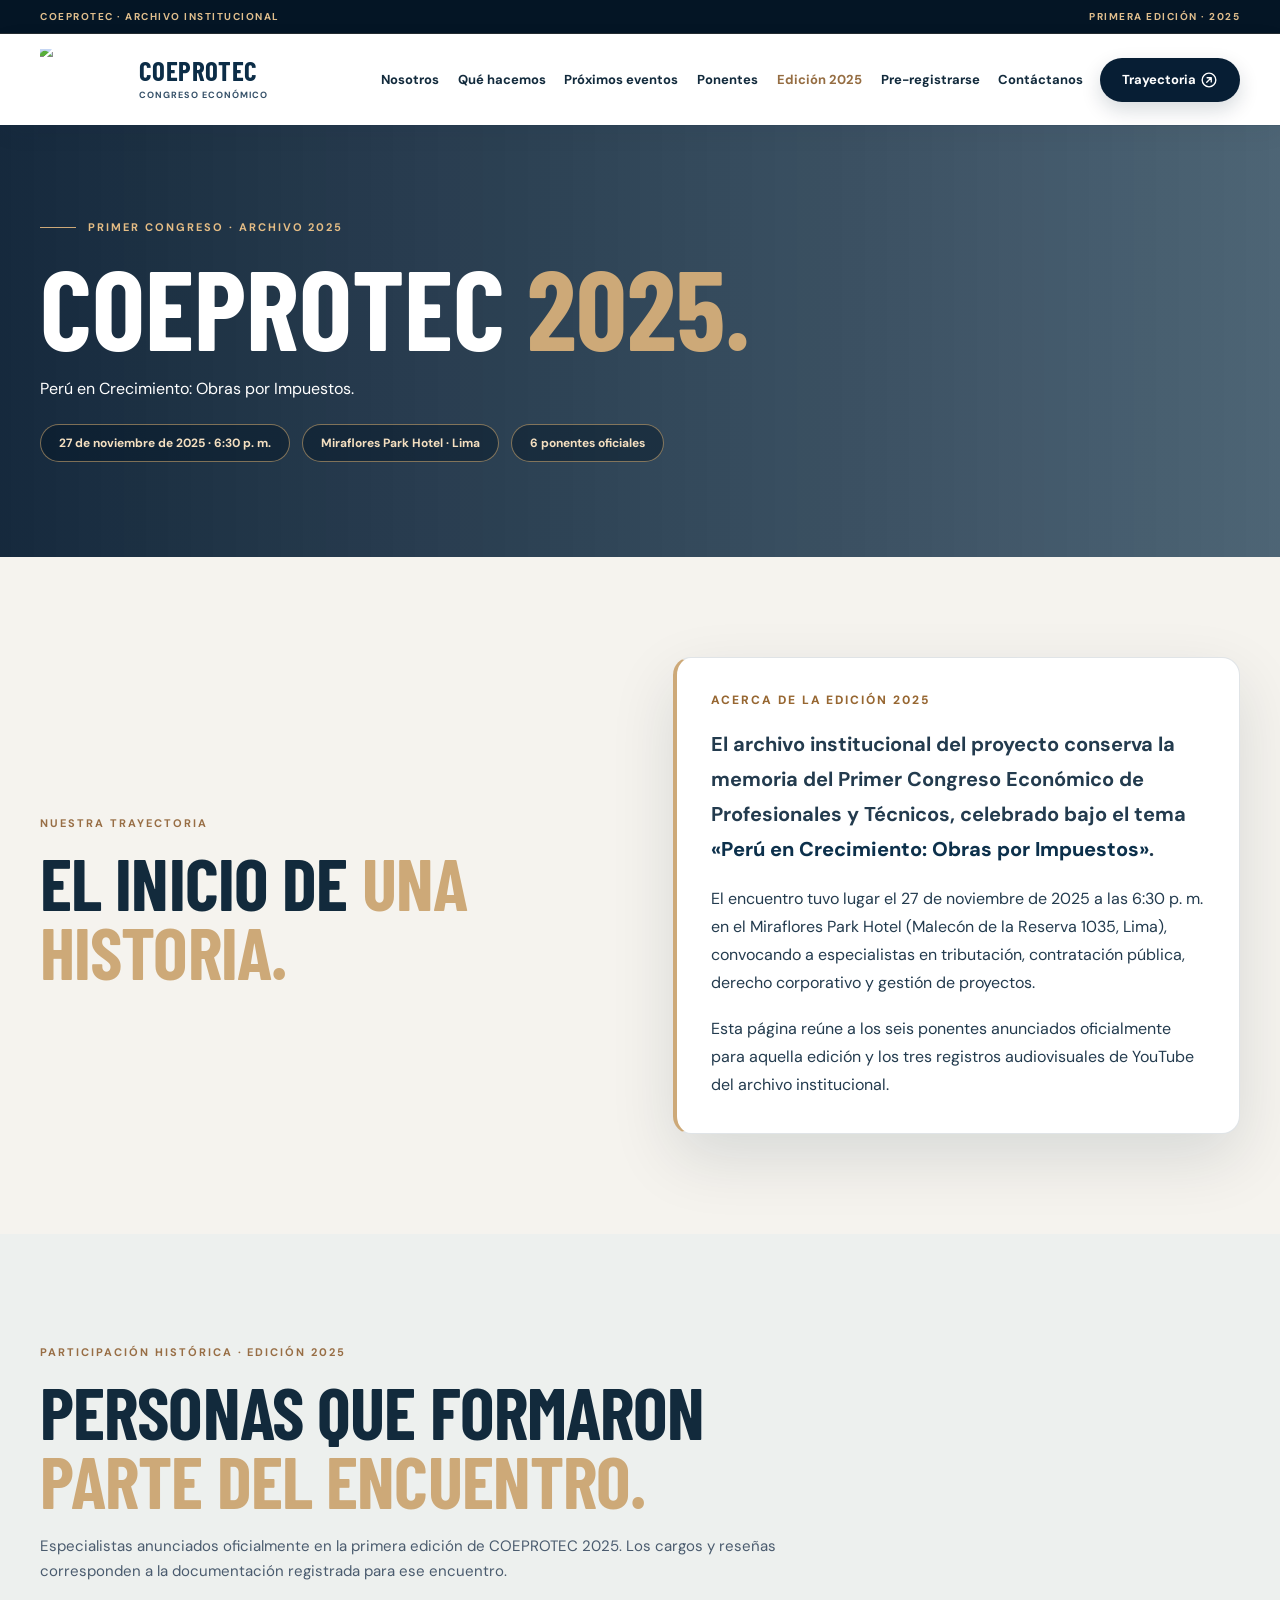
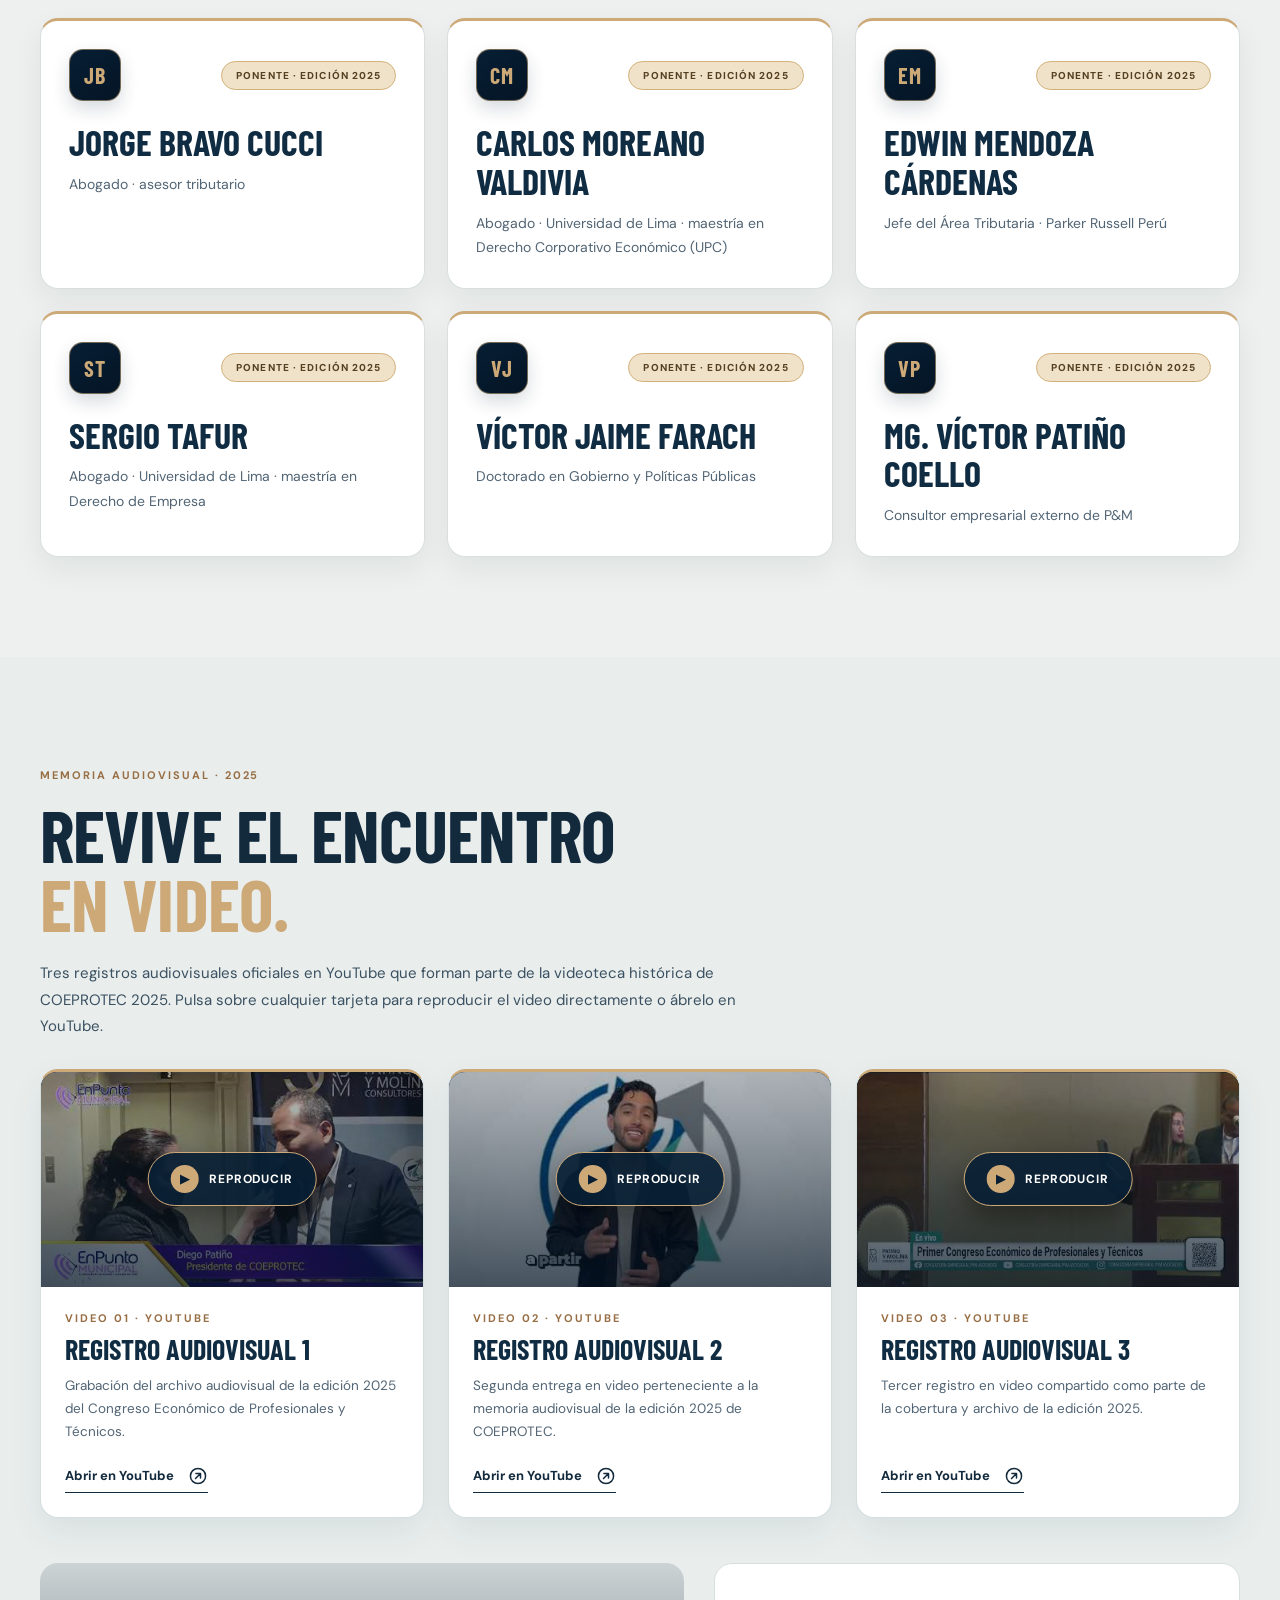
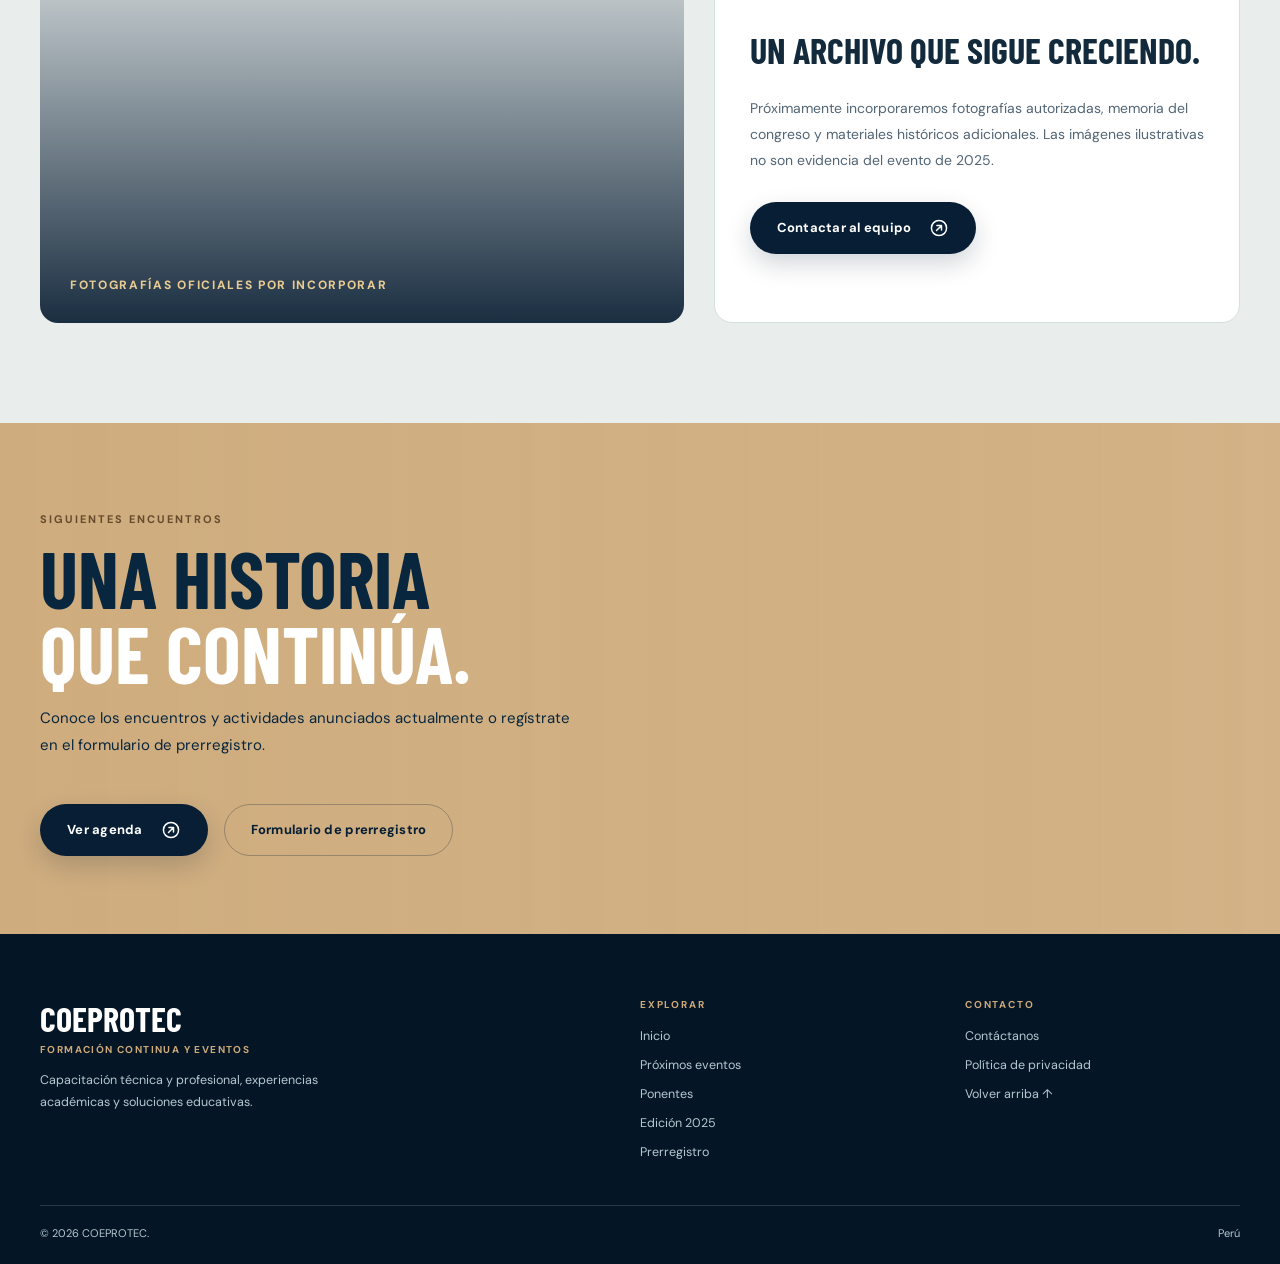
==== commit cdf3e7ce: "fix(ui): unificar Pre-registrarse con navegacion y mejorar control del video" ====
--- a/coeprotec-2025.html
+++ b/coeprotec-2025.html
@@ -55,7 +55,7 @@
         <a href="inscripciones.html">Próximos eventos</a>
         <a href="ponentes.html">Ponentes</a>
         <a href="coeprotec-2025.html" aria-current="page">Edición 2025</a>
-        <a class="nav-prereg-link" href="index.html#prerregistro">Prerregistro</a>
+        <a href="index.html#prerregistro">Pre-registrarse</a>
         <a href="contacto.html">Contáctanos</a>
         <a class="nav-cta" href="inscripciones.html#trayectoria">
           Trayectoria
--- a/css/event.css
+++ b/css/event.css
@@ -2680,3 +2680,35 @@
     scrollbar-color: auto;
   }
 }
+
+/* Restauración del arte de flechas original en el hero; sin tarjeta de evento */
+.hero-art{position:relative;width:330px;height:370px;border:1px solid #d9be8e48;display:grid;place-items:center;overflow:hidden;background:#ffffff08}.hero-art:before{content:'';position:absolute;inset:26px;border:1px solid #d9be8e2d}.orbit{position:absolute;border:1px solid #d9be8e75;border-radius:50%;width:270px;height:270px}.orbit-one{transform:translate(50px,50px)}.orbit-two{transform:translate(-72px,-68px);width:330px;height:330px;border-color:#6bada088}.art-arrow{position:relative;font:500 270px/.8 var(--display);color:#deb981;transform:rotate(-7deg);text-shadow:20px 19px 0 #5caaa06b}.hero-art span{position:absolute;bottom:25px;left:27px;color:#c2d1d8;font-size:10px;line-height:1.65;font-weight:700;letter-spacing:.16em}
+@media (max-width: 1100px) and (min-width: 761px) {
+  .hero-inner { grid-template-columns: minmax(0, 1fr) 260px; }
+  .hero-art { width: 260px; height: 320px; }
+  .art-arrow { font-size: 230px; }
+}
+@media (max-width: 760px) {
+  .hero-inner { grid-template-columns: 1fr; }
+  .hero-art { display: none; }
+}
+
+/* Registro integrado con la misma jerarquía visual de las demás secciones */
+.prereg-card { border-top: 1px solid var(--line, #d9e0e2); border-radius: 16px; box-shadow: 0 12px 32px rgba(7,30,52,.065); }
+.prereg-badge { background: transparent; border: 0; border-radius: 0; padding: 0; color: var(--navy); }
+.prereg-legal-meta { background: transparent; border: 0; box-shadow: none; padding: 0; }
+.prereg-legal-meta::before { display: none; }
+.prereg-legal-meta .text-link { color: var(--navy); }
+.privacy-dialog { width: min(720px, calc(100% - 24px)); max-height: min(85vh, 900px); border: 1px solid #d4dee2; border-radius: 18px; padding: 0; color: #071e34; box-shadow: 0 30px 85px rgba(3,15,27,.35); }
+.privacy-dialog::backdrop { background: rgba(2,13,25,.72); }
+.privacy-dialog-inner { display: flex; flex-direction: column; max-height: 85vh; }
+.privacy-dialog-header,.privacy-dialog-footer { flex-shrink: 0; display: flex; align-items: center; justify-content: space-between; gap: 14px; padding: 20px 24px; background: white; }
+.privacy-dialog-header { border-bottom: 1px solid #dce4e8; }
+.privacy-dialog-header h2 { margin: 0; font: 700 clamp(24px,3vw,34px)/1.1 var(--display); text-transform: uppercase; }
+.privacy-dialog-close { border: 0; background: #eff3f4; border-radius: 50%; font-size: 26px; width: 40px; height: 40px; cursor: pointer; }
+.privacy-dialog-body { overflow-y: auto; padding: 8px 24px 24px; line-height: 1.65; }
+.privacy-dialog-body h2 { font-size: 19px; margin: 24px 0 10px; }
+.privacy-dialog-body p,.privacy-dialog-body li { font-size: 14px; }
+.privacy-dialog-body .privacy-warning { padding: 13px; background: #fff5dd; border-left: 3px solid #cda978; }
+.privacy-dialog-footer { border-top: 1px solid #dce4e8; justify-content: flex-end; }
+.privacy-dialog-footer .button { cursor: pointer; }
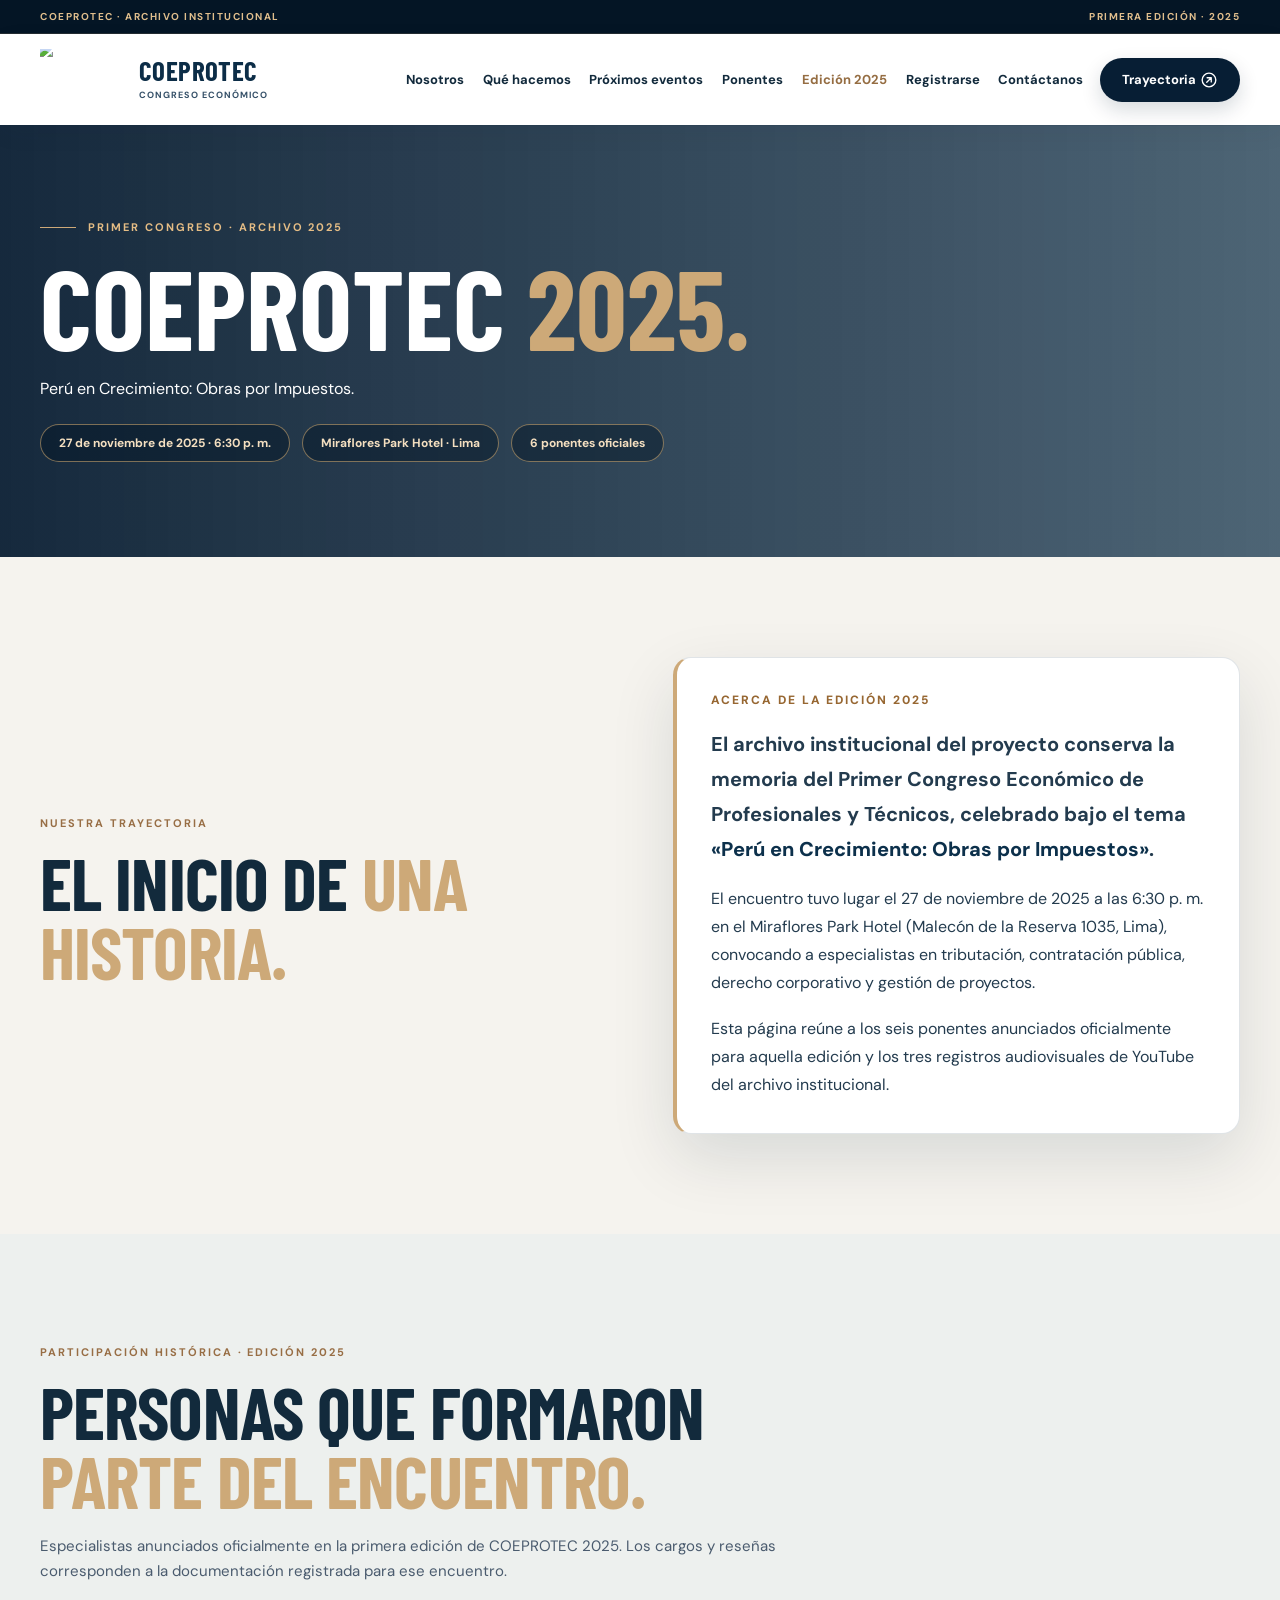
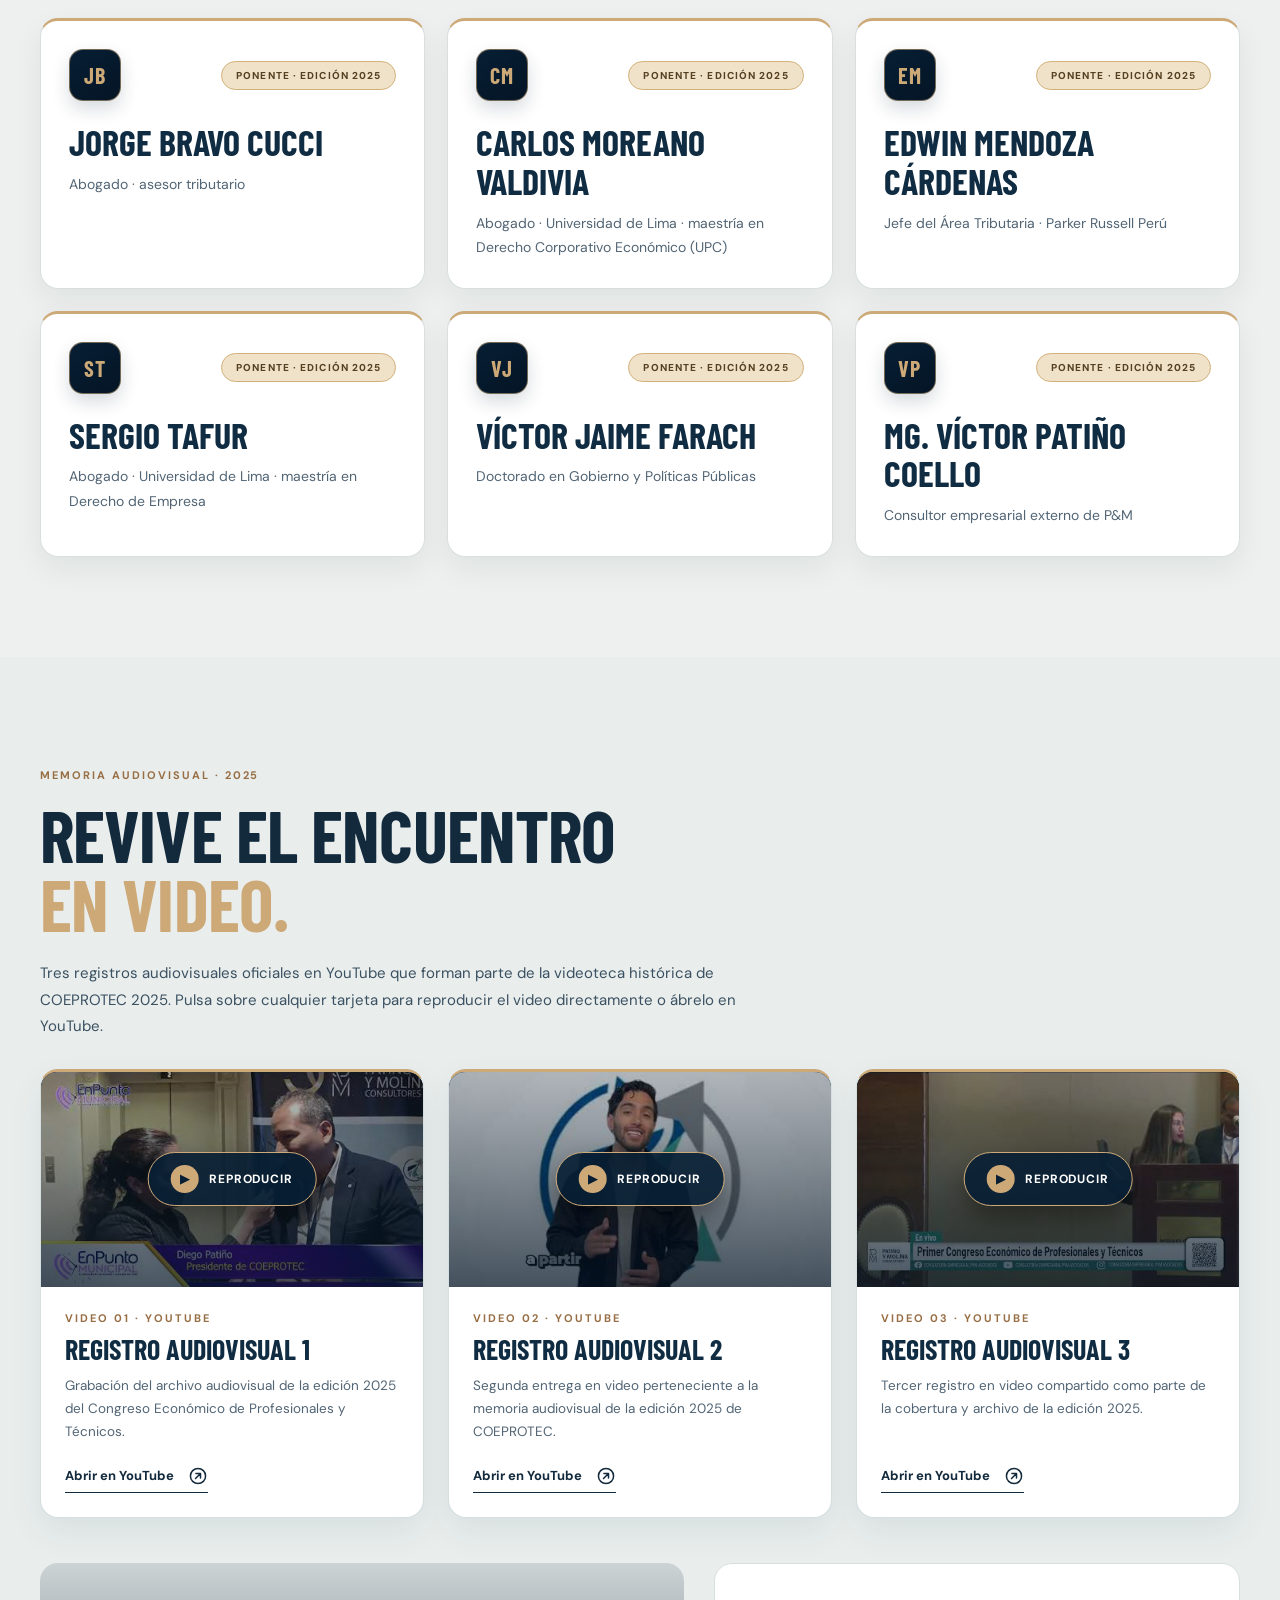
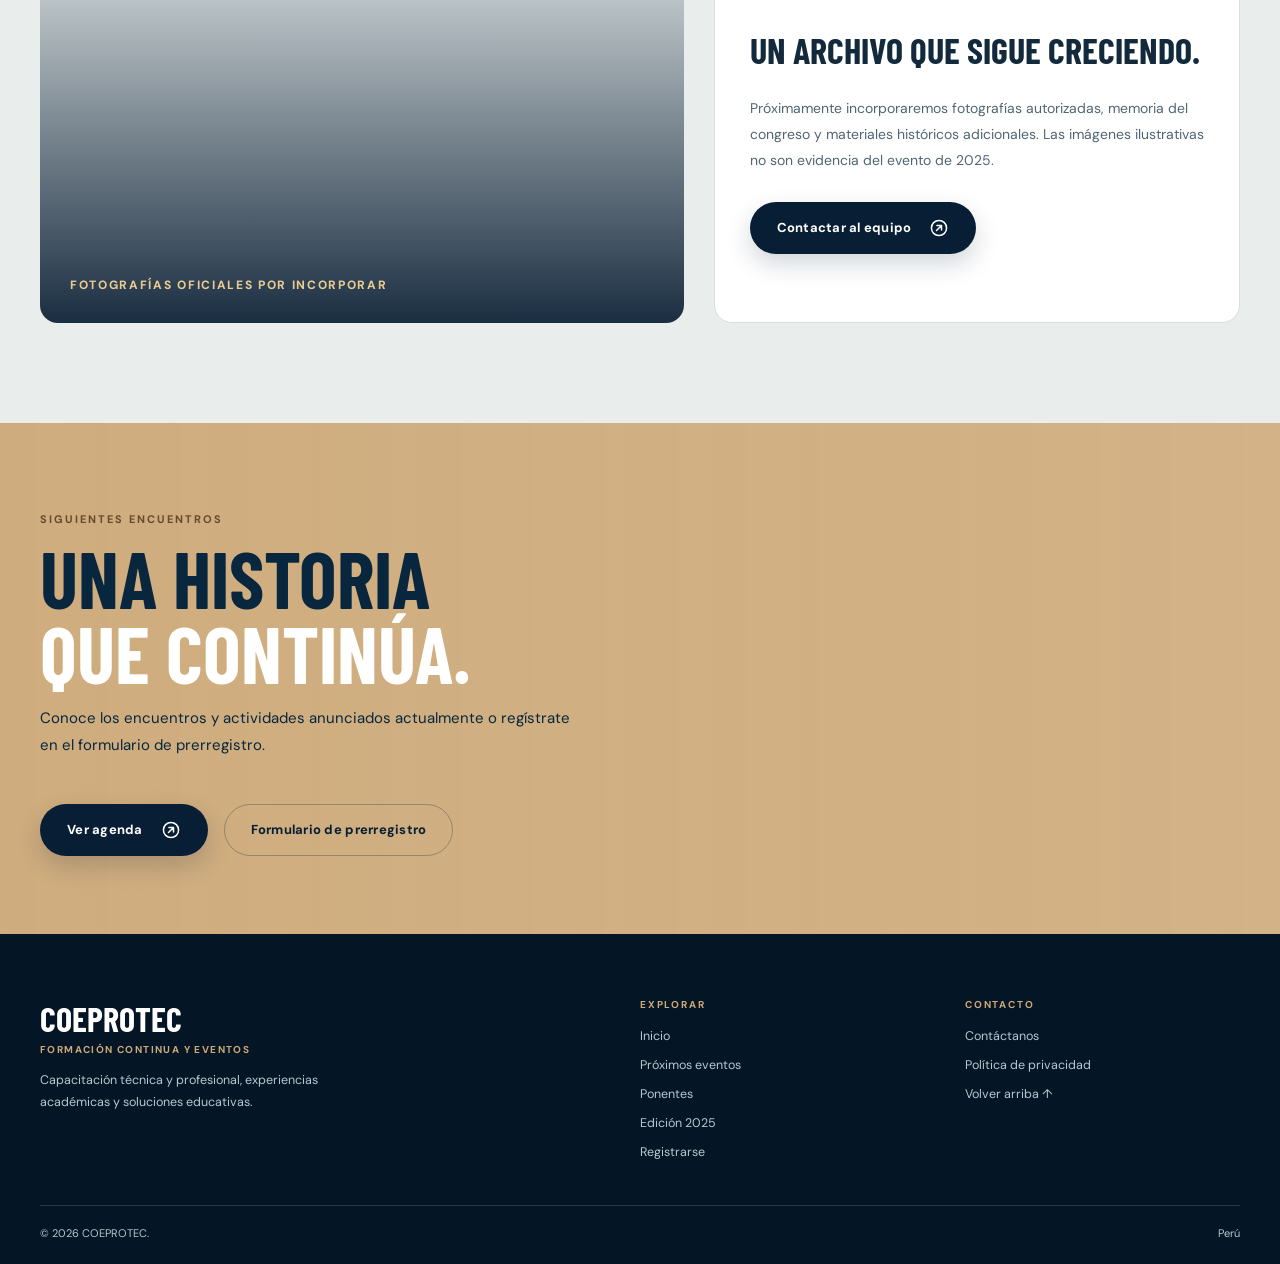
==== commit 365fc34b: "fix(ui): unificar el CTA Registrarse en navegacion y enlaces" ====
--- a/coeprotec-2025.html
+++ b/coeprotec-2025.html
@@ -55,7 +55,7 @@
         <a href="inscripciones.html">Próximos eventos</a>
         <a href="ponentes.html">Ponentes</a>
         <a href="coeprotec-2025.html" aria-current="page">Edición 2025</a>
-        <a href="index.html#prerregistro">Pre-registrarse</a>
+        <a href="index.html#prerregistro">Registrarse</a>
         <a href="contacto.html">Contáctanos</a>
         <a class="nav-cta" href="inscripciones.html#trayectoria">
           Trayectoria
@@ -271,7 +271,7 @@
         <a href="inscripciones.html">Próximos eventos</a>
         <a href="ponentes.html">Ponentes</a>
         <a href="coeprotec-2025.html">Edición 2025</a>
-        <a href="index.html#prerregistro">Prerregistro</a>
+        <a href="index.html#prerregistro">Registrarse</a>
       </div>
       <div>
         <span>CONTACTO</span>
--- a/css/event.css
+++ b/css/event.css
@@ -2712,3 +2712,20 @@
 .privacy-dialog-body .privacy-warning { padding: 13px; background: #fff5dd; border-left: 3px solid #cda978; }
 .privacy-dialog-footer { border-top: 1px solid #dce4e8; justify-content: flex-end; }
 .privacy-dialog-footer .button { cursor: pointer; }
+
+
+/* El enlace de registro usa exactamente el estilo de los demás enlaces del menú. */
+.main-nav a[href$="#prerregistro"]:not(.nav-cta) {
+  display: inline-flex;
+  align-items: center;
+  padding: 6px 2px;
+  border: 0;
+  border-radius: 0;
+  background: transparent;
+  box-shadow: none;
+  color: inherit;
+  font-size: inherit;
+  font-weight: inherit;
+}
+.main-nav a[href$="#prerregistro"]:not(.nav-cta):hover { color: #956d42; }
+.video-unmute-button { display: inline-flex; margin-top: 15px; cursor: pointer; }
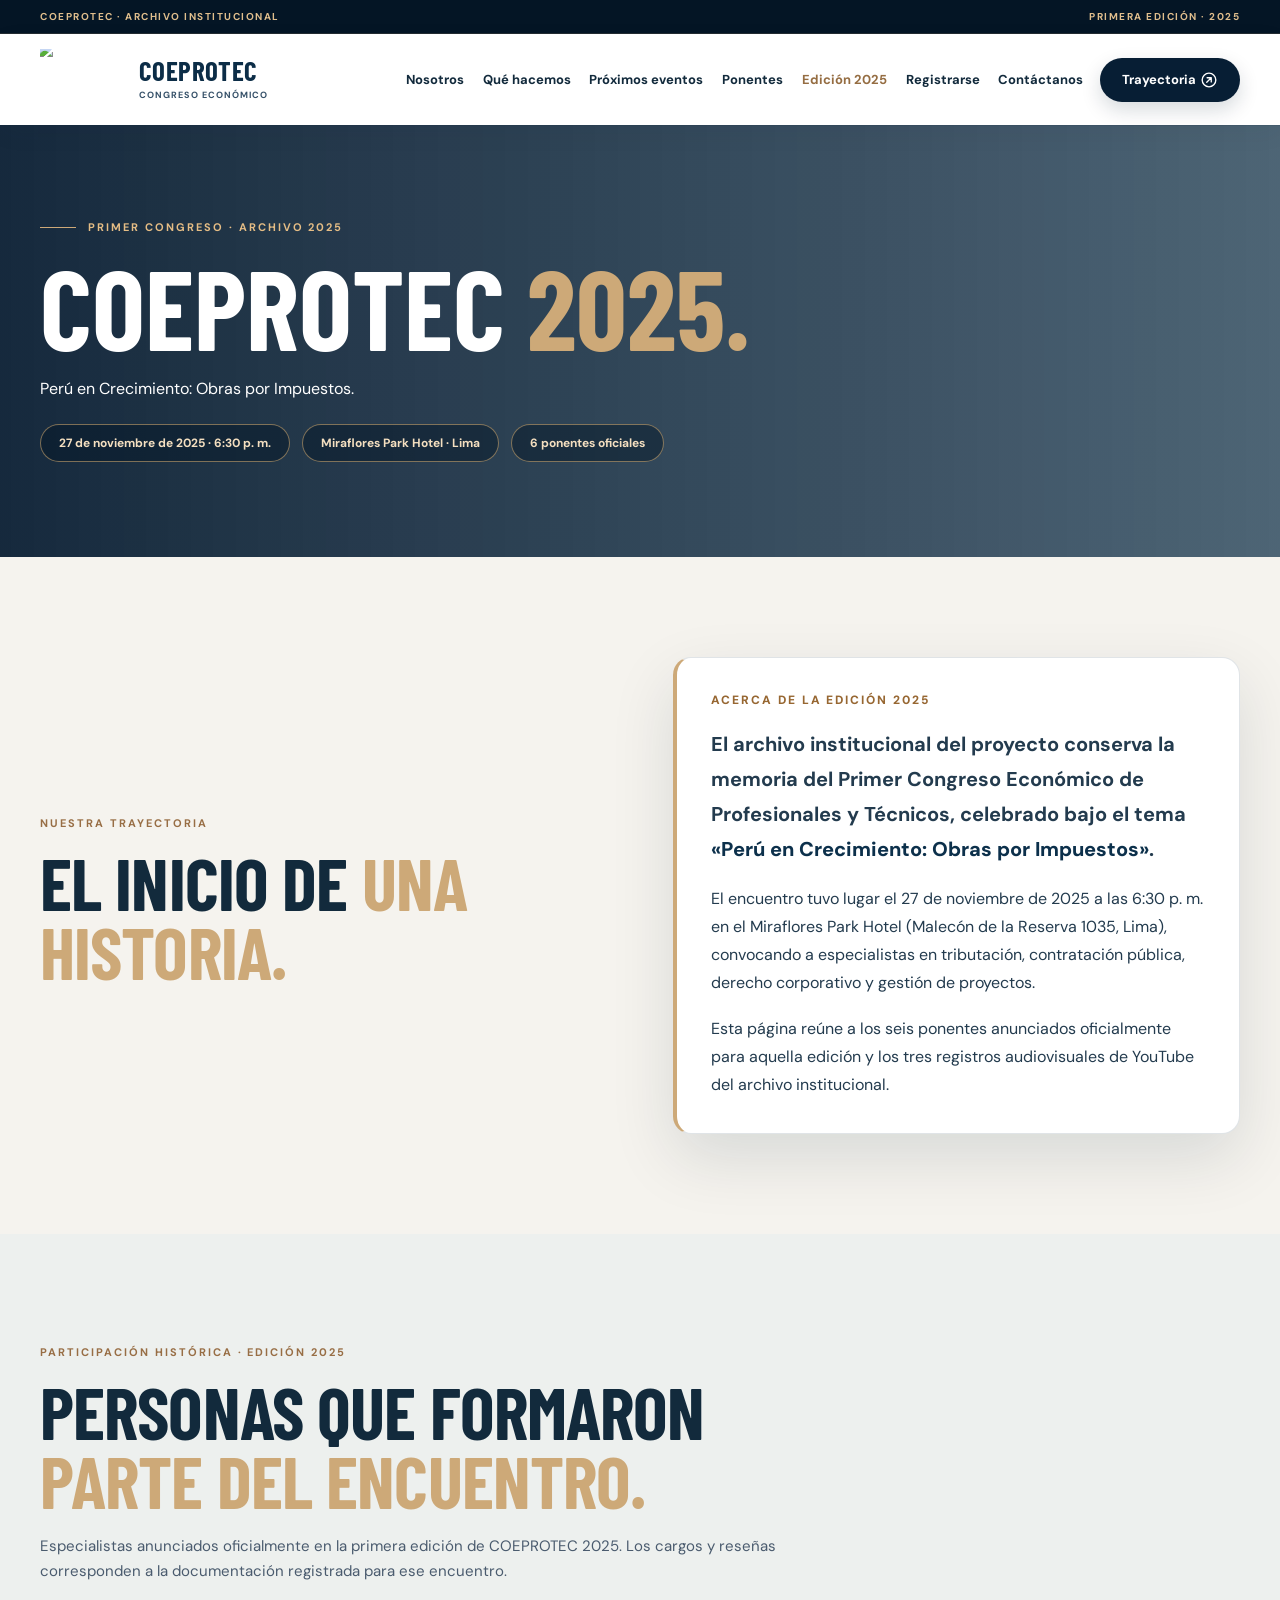
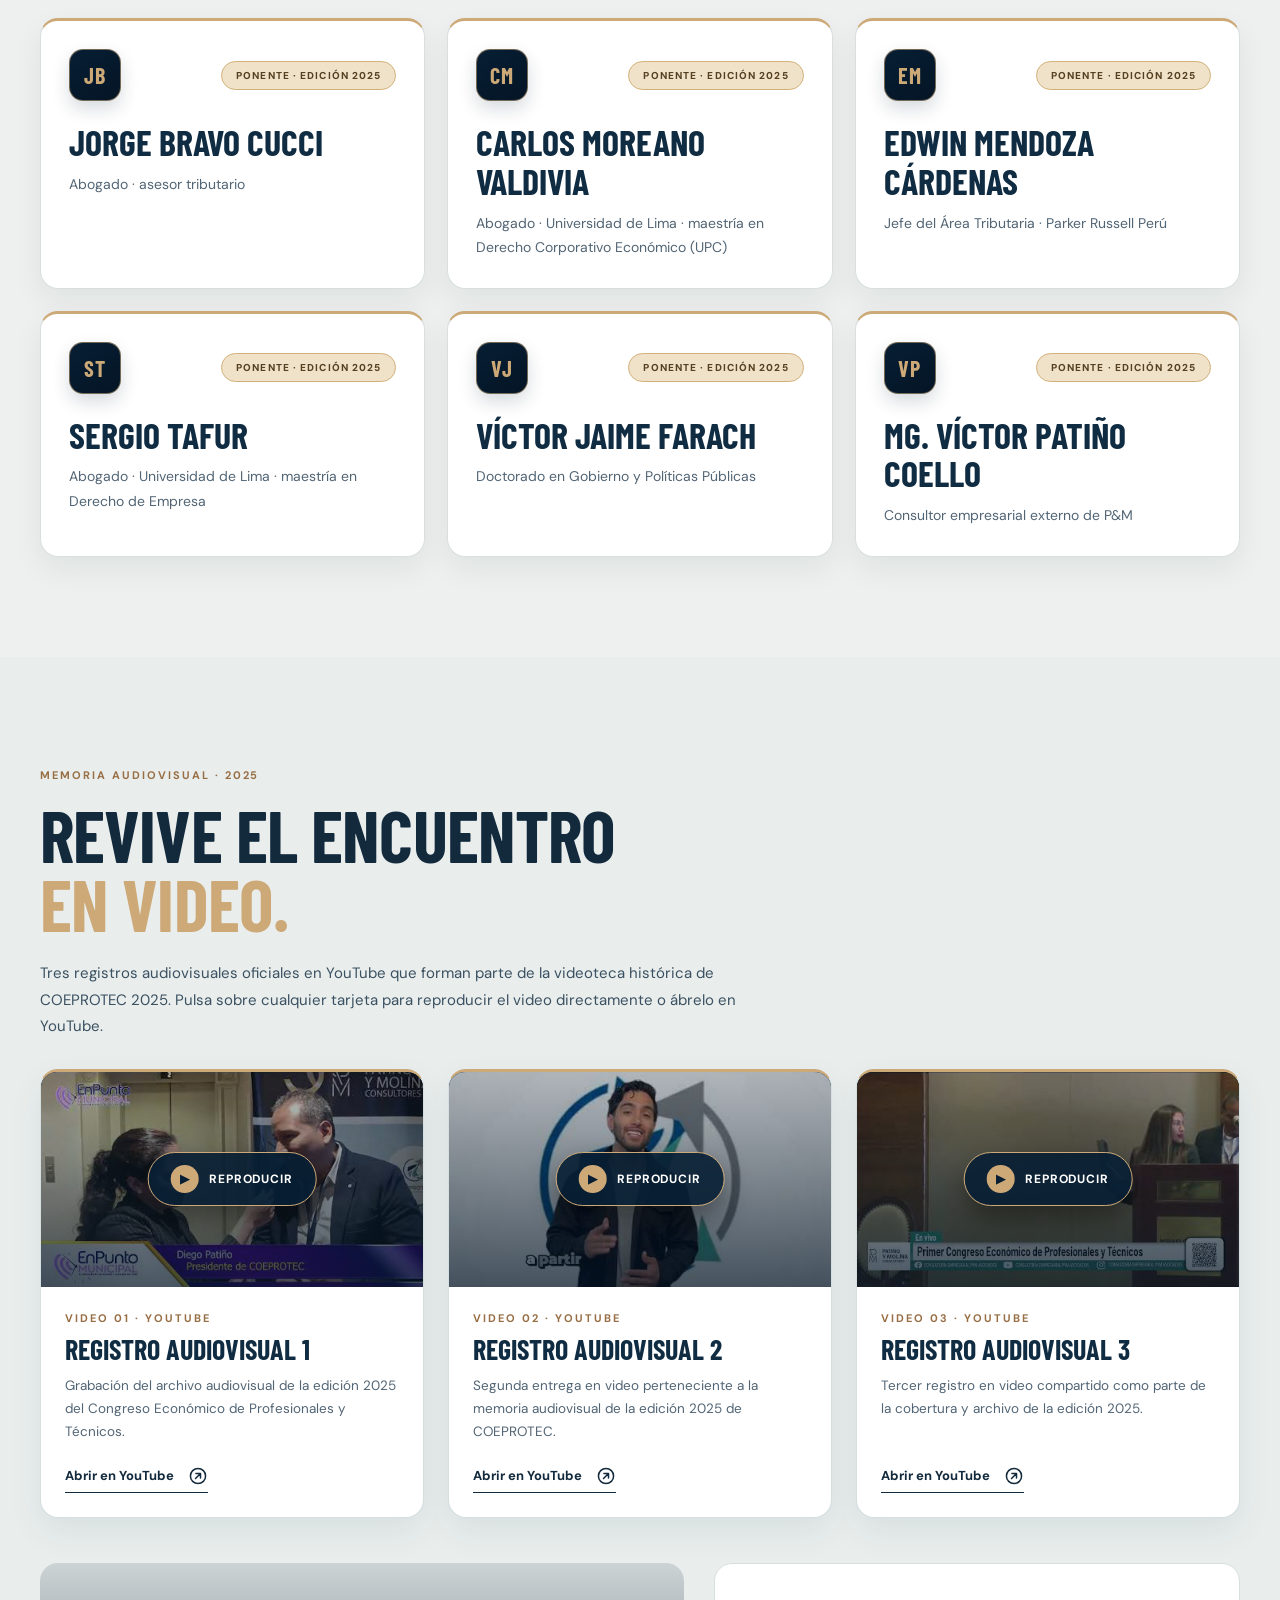
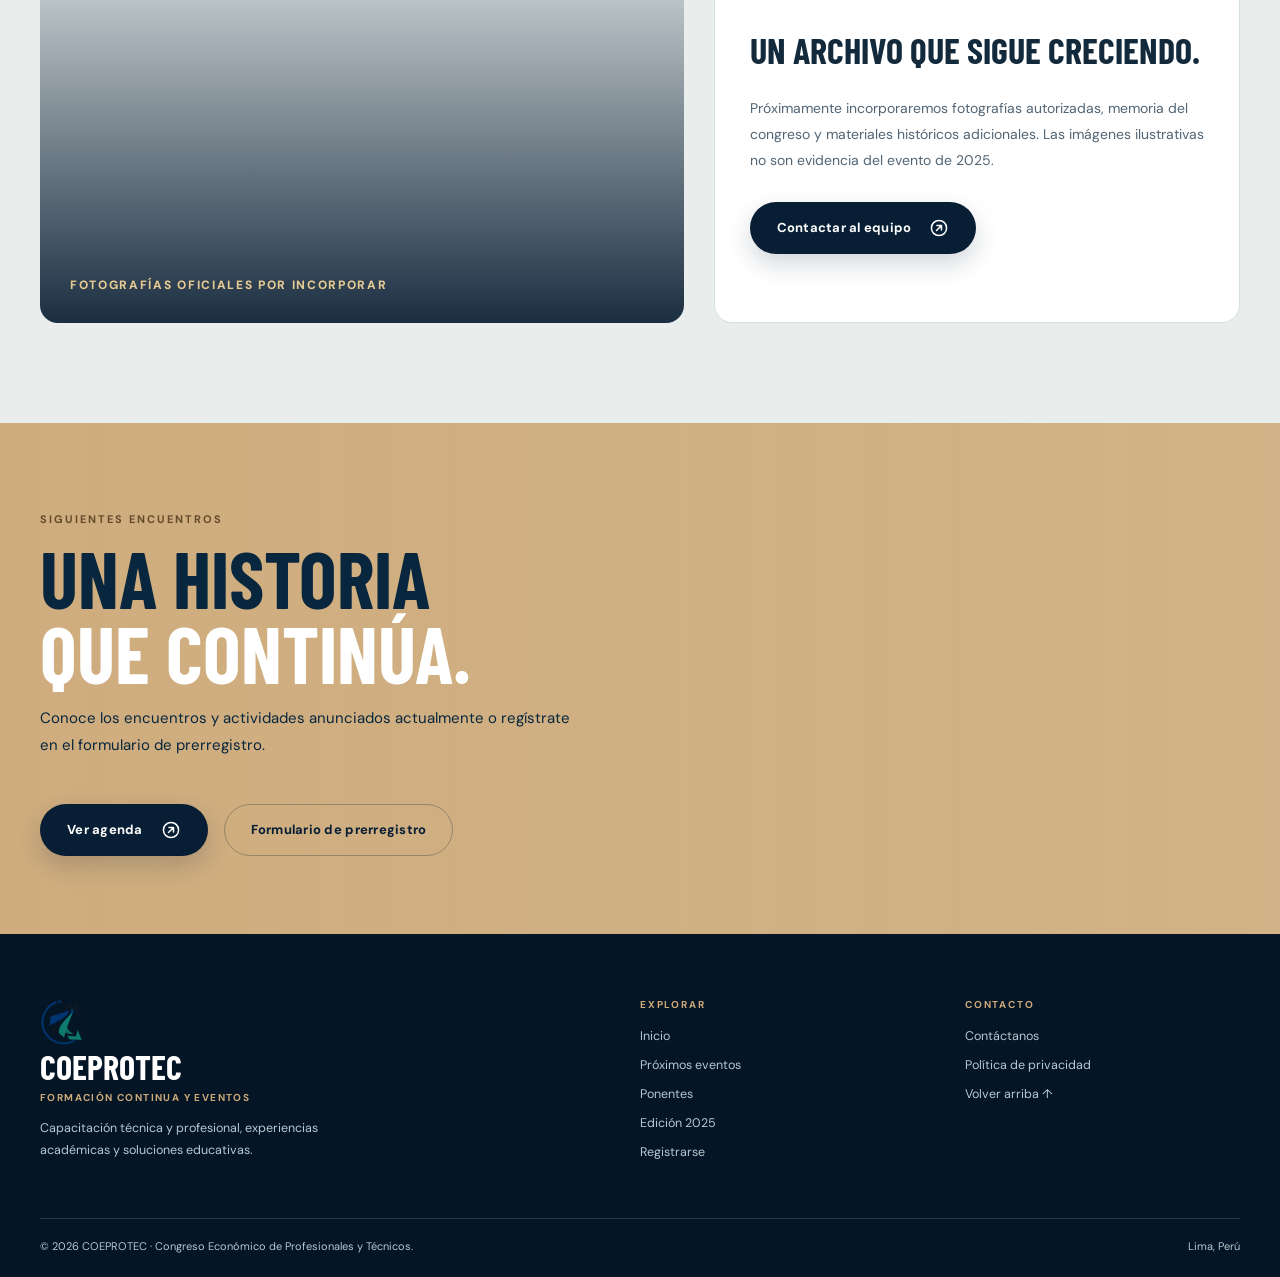
==== commit 9fc9ebb4: "feat(footer): recuperar identidad visual y logo del footer de Gemini" ====
--- a/coeprotec-2025.html
+++ b/coeprotec-2025.html
@@ -262,7 +262,7 @@
   <footer class="footer">
     <div class="container footer-grid">
       <div>
-        <span class="footer-brand">COEPROTEC<small>FORMACIÓN CONTINUA Y EVENTOS</small></span>
+        <span class="footer-brand"><img src="img/coeprotec-isotipo.png" alt="" width="48" height="48" loading="lazy" aria-hidden="true"><span>COEPROTEC<small>FORMACIÓN CONTINUA Y EVENTOS</small></span></span>
         <p>Capacitación técnica y profesional, experiencias académicas y soluciones educativas.</p>
       </div>
       <div>
@@ -281,8 +281,8 @@
       </div>
     </div>
     <div class="container footer-bottom">
-      <span>© 2026 COEPROTEC.</span>
-      <span>Perú</span>
+      <span>© 2026 COEPROTEC · Congreso Económico de Profesionales y Técnicos.</span>
+      <span>Lima, Perú</span>
     </div>
   </footer>
 </body>
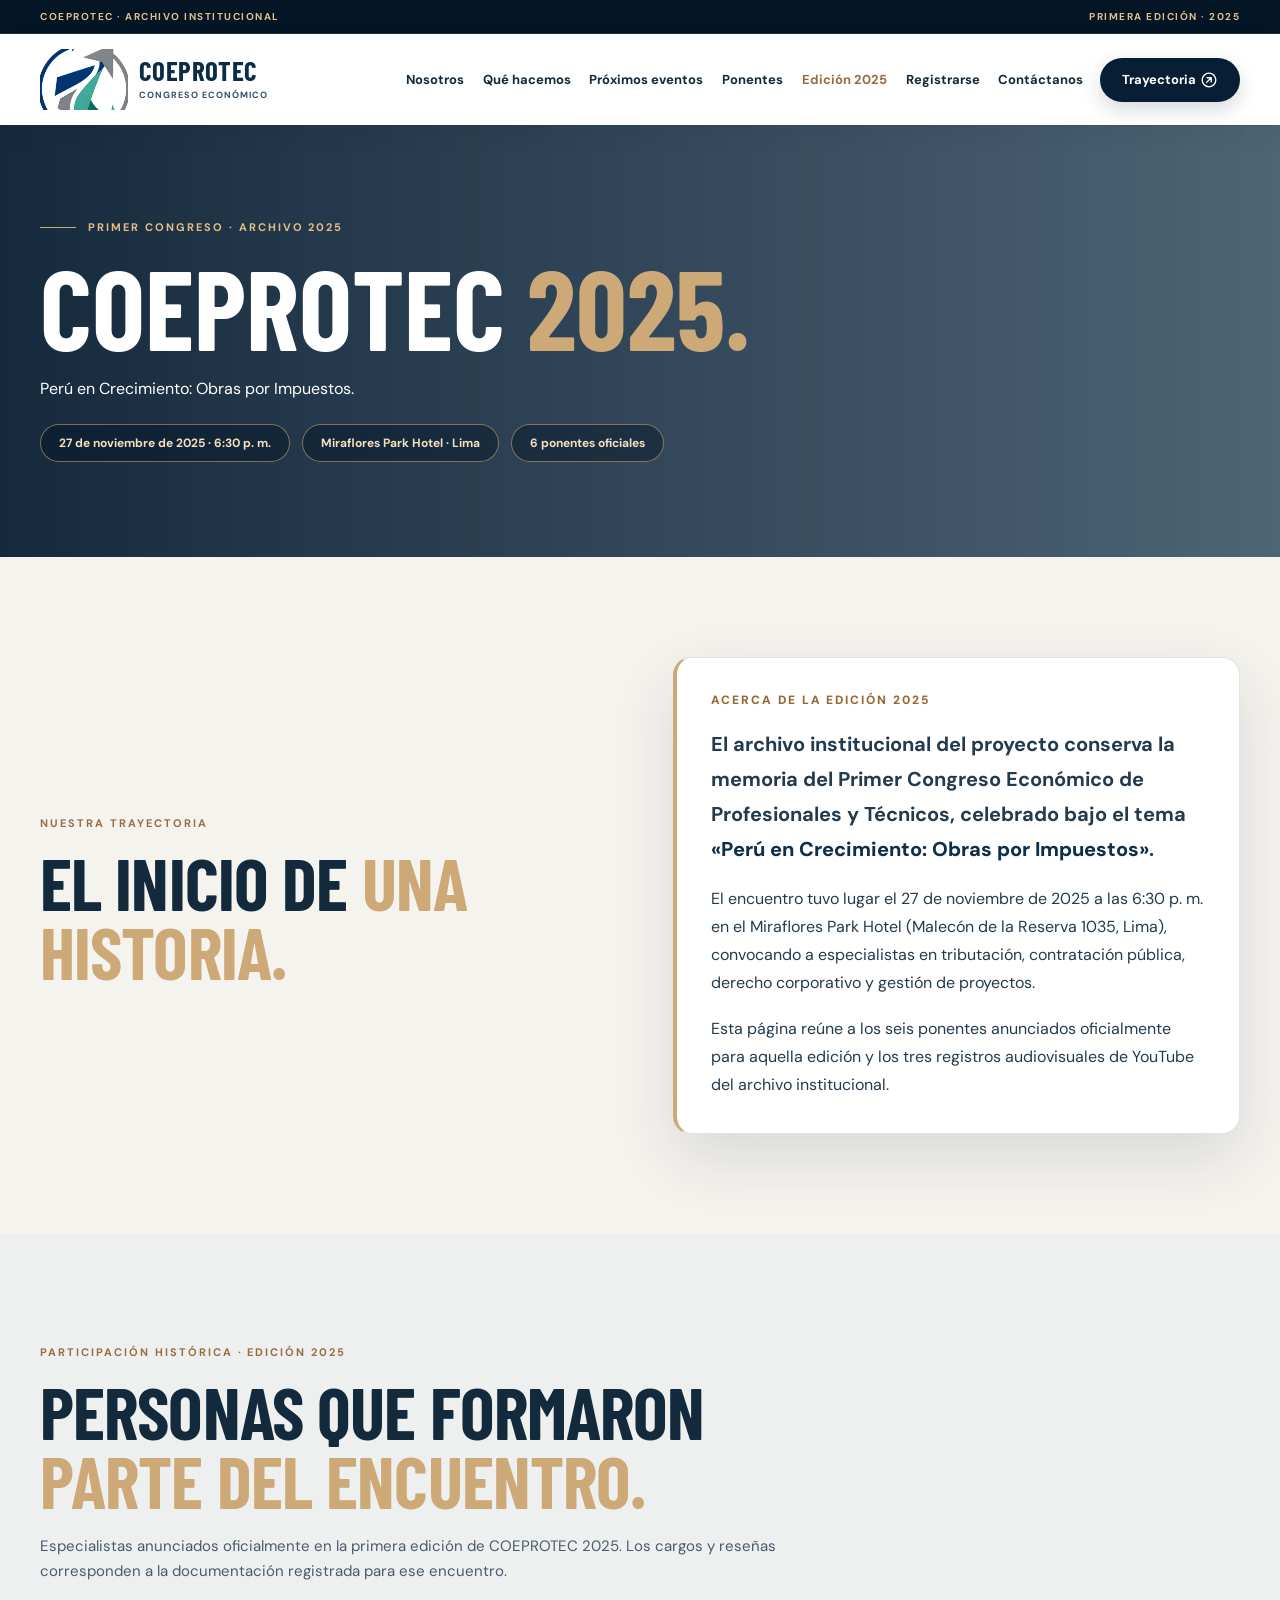
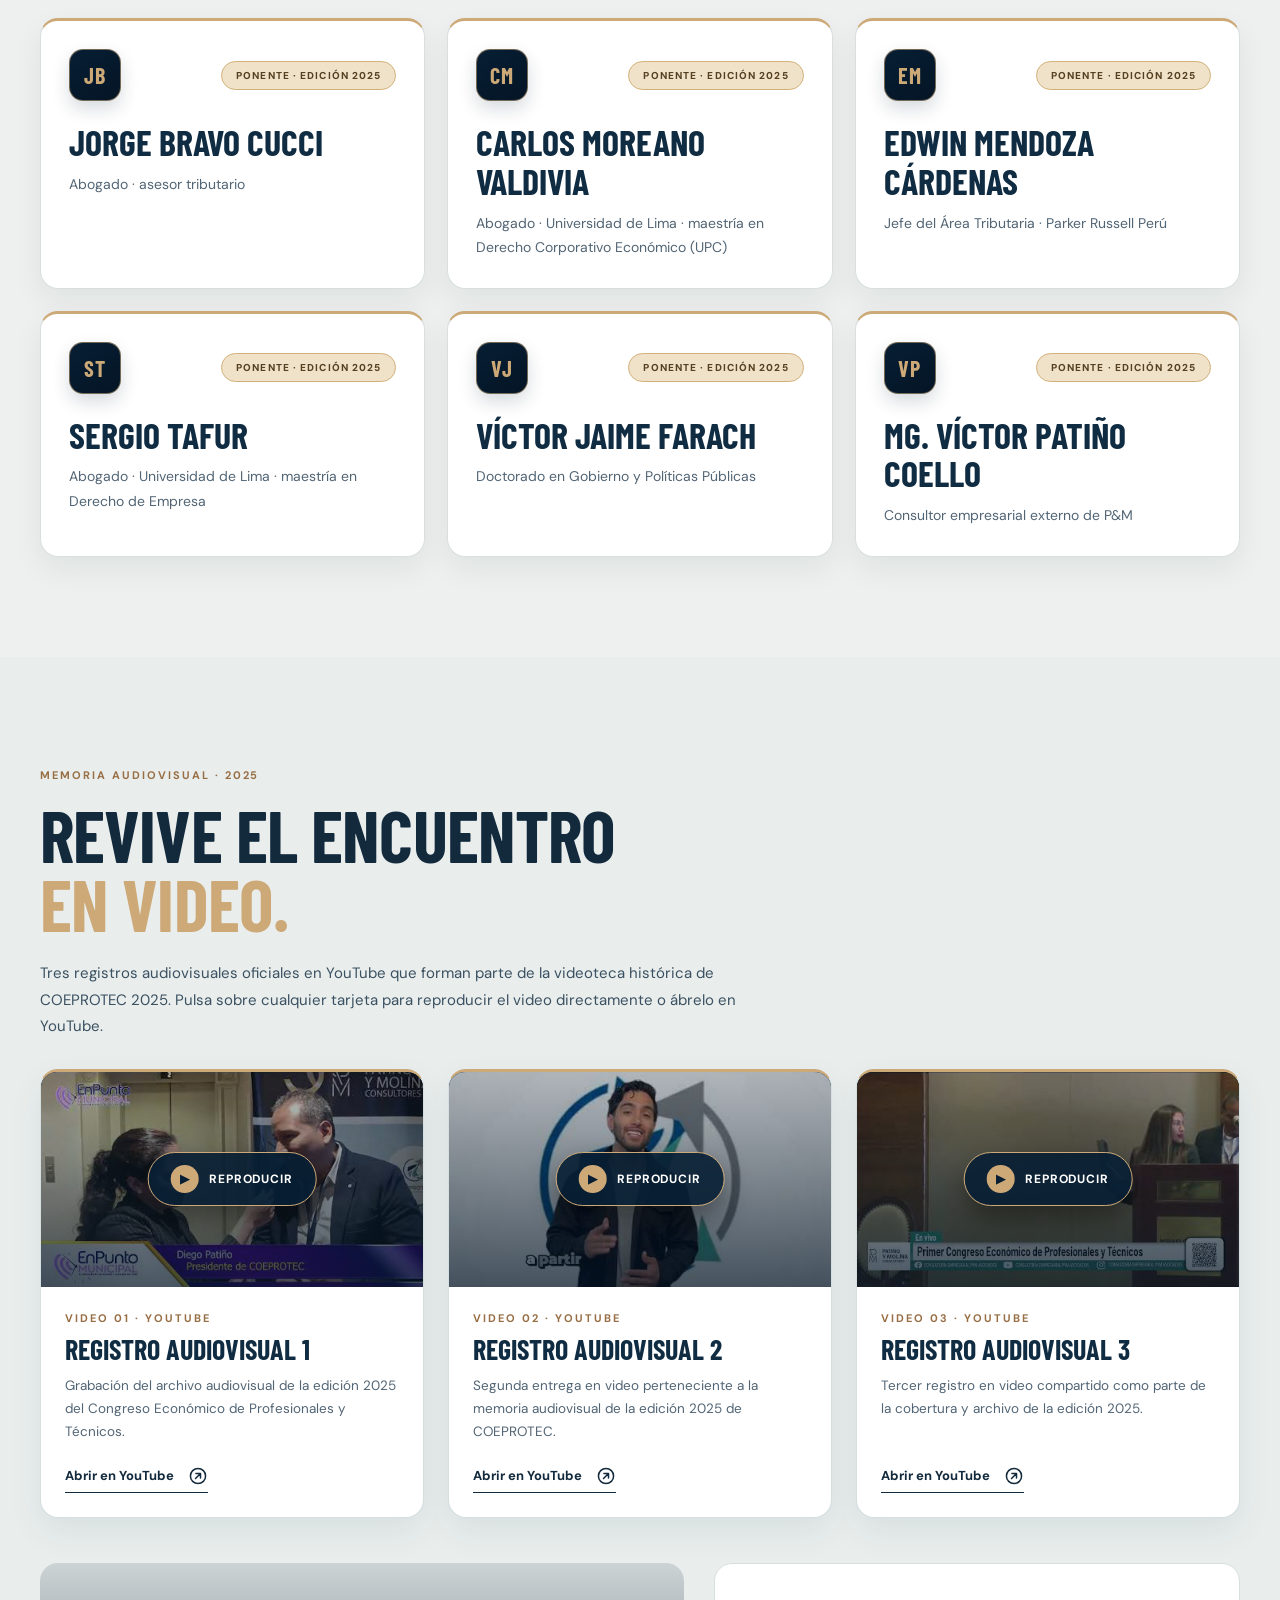
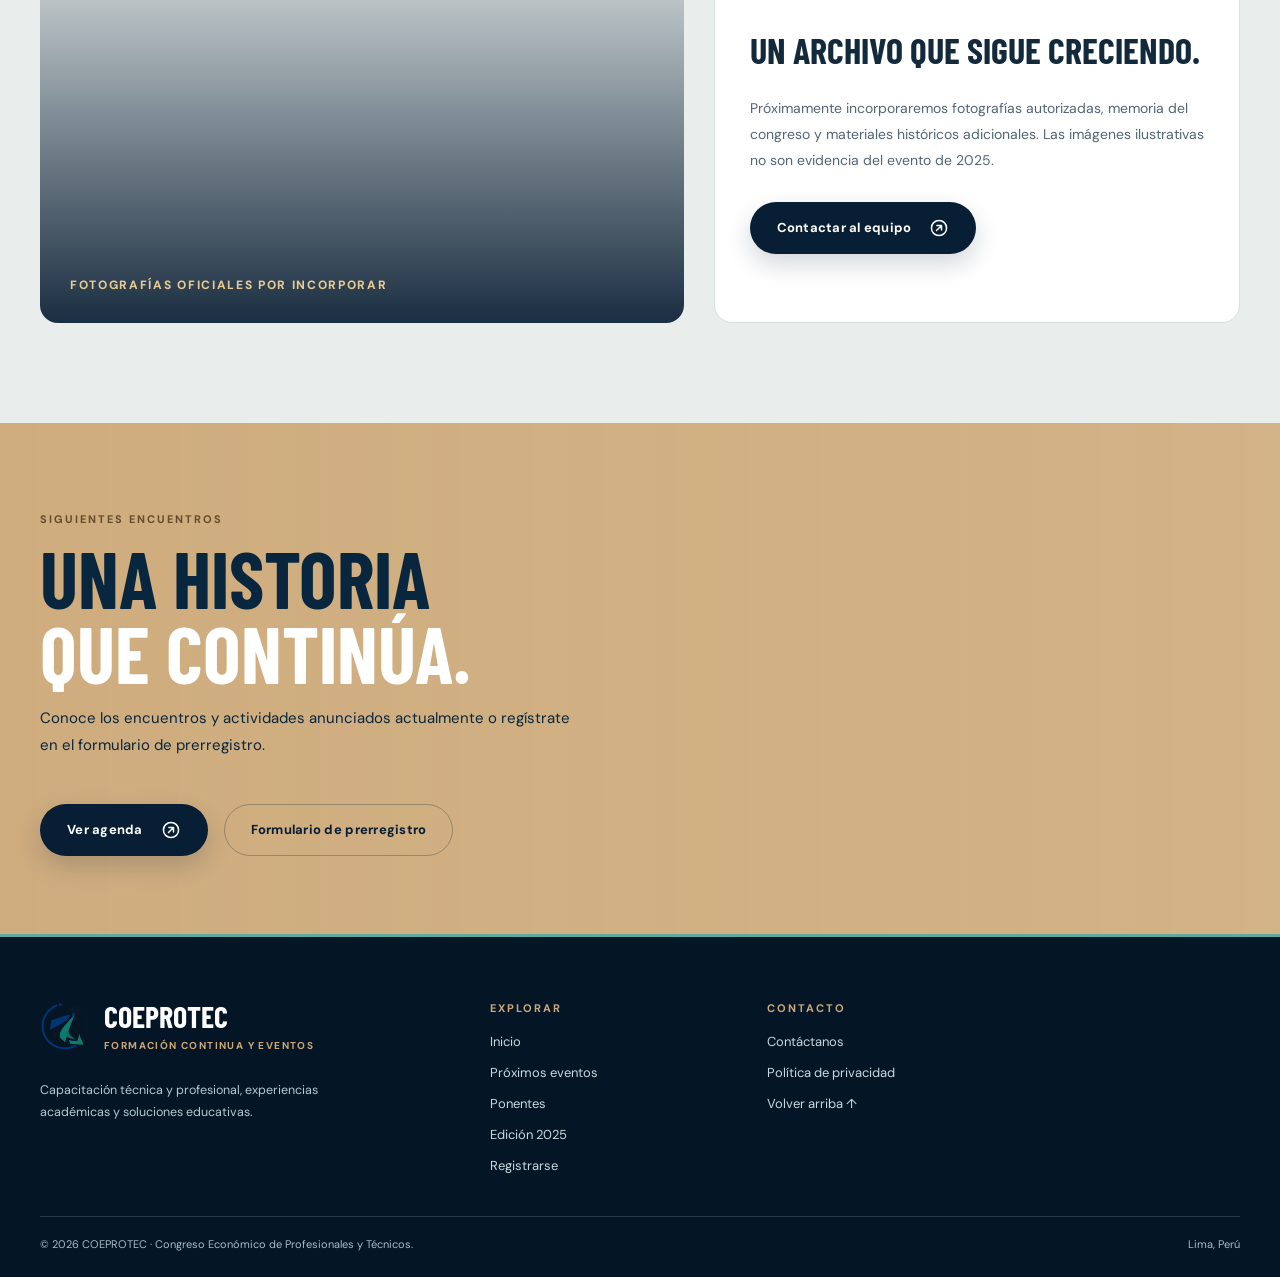
==== commit 2fa6ae04: "style(header): restaurar isotipo y tipografia de Gemini, priorizar favicon SVG" ====
--- a/coeprotec-2025.html
+++ b/coeprotec-2025.html
@@ -14,8 +14,8 @@
   <meta property="og:url" content="https://www.coeprotec.com/coeprotec-2025.html">
   <meta property="og:image" content="https://www.coeprotec.com/img/og-coeprotec.jpg">
   <meta name="twitter:card" content="summary_large_image">
+  <link rel="icon" type="image/svg+xml" href="/img/logo-mark.svg?v=2">
   <link rel="icon" href="/favicon.ico" sizes="any">
-  <link rel="icon" type="image/svg+xml" href="/img/logo-mark.svg">
   <link rel="icon" type="image/png" sizes="32x32" href="/img/favicon-32.png">
   <link rel="apple-touch-icon" href="/img/apple-touch-icon.png">
   <link rel="preload" href="fonts/barlow-condensed-latin-700.woff2" as="font" type="font/woff2" crossorigin>
@@ -42,9 +42,9 @@
     <div class="container nav-shell">
       <a class="brand" href="index.html" aria-label="COEPROTEC, ir al inicio">
         <span class="brand-symbol" aria-hidden="true">
-          <img src="img/coeprotec-logo-enhanced.png" alt="" width="150" height="67">
+          <img src="img/coeprotec-isotipo.png" alt="" width="40" height="40">
         </span>
-        <span>COEPROTEC<small>CONGRESO ECONÓMICO</small></span>
+        <span class="brand-text">COEPROTEC<small>CONGRESO ECONÓMICO</small></span>
       </a>
       <button class="menu-button" id="menu-button" type="button" onclick="toggleMenu()" aria-expanded="false" aria-controls="main-nav" aria-label="Abrir menú">
         <span></span><span></span><span></span>
--- a/css/event.css
+++ b/css/event.css
@@ -2729,3 +2729,61 @@
 }
 .main-nav a[href$="#prerregistro"]:not(.nav-cta):hover { color: #956d42; }
 .video-unmute-button { display: inline-flex; margin-top: 15px; cursor: pointer; }
+
+/* Footer institucional: composición del rediseño Gemini con la paleta original de COEPROTEC */
+.footer { border-top: 3px solid var(--teal); padding-top: 72px; }
+.footer-grid { grid-template-columns: minmax(280px, 1.7fr) minmax(160px, 1fr) minmax(180px, 1fr); gap: clamp(30px, 5vw, 76px); }
+.footer-brand { display: inline-flex; align-items: center; gap: 14px; font-size: 30px; line-height: 1; margin-bottom: 16px; }
+.footer-brand img { width: 50px; height: 50px; object-fit: contain; flex: 0 0 50px; }
+.footer-brand small { margin-top: 8px; }
+.footer-grid > div:not(:first-child) > span { font-size: 11px; }
+.footer-grid > div:not(:first-child) { gap: 14px; font-size: 13px; }
+.footer a { color: #cbd8dd; transition: color .2s ease; }
+.footer a:hover { color: var(--gold); }
+.footer-bottom { color: #a9bdc8; }
+@media (max-width: 850px) { .footer-grid { grid-template-columns: repeat(2, minmax(0, 1fr)); gap: 38px; } .footer-grid > div:first-child { grid-column: 1 / -1; } }
+@media (max-width: 560px) { .footer { padding-top: 54px; } .footer-grid { grid-template-columns: 1fr; gap: 30px; } .footer-grid > div:first-child { grid-column: auto; } .footer-bottom { flex-direction: column; gap: 8px; } }
+
+/* Footer definitivo: cuatro columnas equilibradas, redes integradas en una fila. */
+.footer { padding-block: 64px 26px; }
+.footer-grid {
+  display: grid;
+  grid-template-columns: minmax(265px, 1.75fr) minmax(145px, 1fr) minmax(165px, 1fr) minmax(135px, .85fr);
+  align-items: start;
+  column-gap: clamp(24px, 3.5vw, 54px);
+  row-gap: 30px;
+}
+.footer-grid > div:first-child { min-width: 0; }
+.footer-grid > .official-socials {
+  grid-column: auto;
+  display: flex;
+  flex-direction: column;
+  gap: 14px;
+  align-items: flex-start;
+  min-width: 0;
+  font-size: 13px;
+}
+.footer-grid > .official-socials > span {
+  color: var(--gold);
+  font-size: 11px;
+  letter-spacing: .18em;
+  font-weight: 700;
+  margin-bottom: 4px;
+}
+.footer-grid > .official-socials a { width: auto; }
+.footer-bottom { margin-top: 42px; }
+@media (max-width: 1050px) {
+  .footer-grid { grid-template-columns: repeat(3, minmax(0, 1fr)); }
+  .footer-grid > div:first-child { grid-column: 1 / -1; }
+  .footer-grid > .official-socials { grid-column: auto; }
+}
+@media (max-width: 680px) {
+  .footer { padding-block: 50px 24px; }
+  .footer-grid { grid-template-columns: repeat(2, minmax(0, 1fr)); gap: 34px 20px; }
+  .footer-grid > div:first-child { grid-column: 1 / -1; }
+  .footer-grid > .official-socials { grid-column: auto; }
+}
+@media (max-width: 420px) {
+  .footer-grid { grid-template-columns: 1fr; gap: 26px; }
+  .footer-grid > div:first-child { grid-column: auto; }
+}
